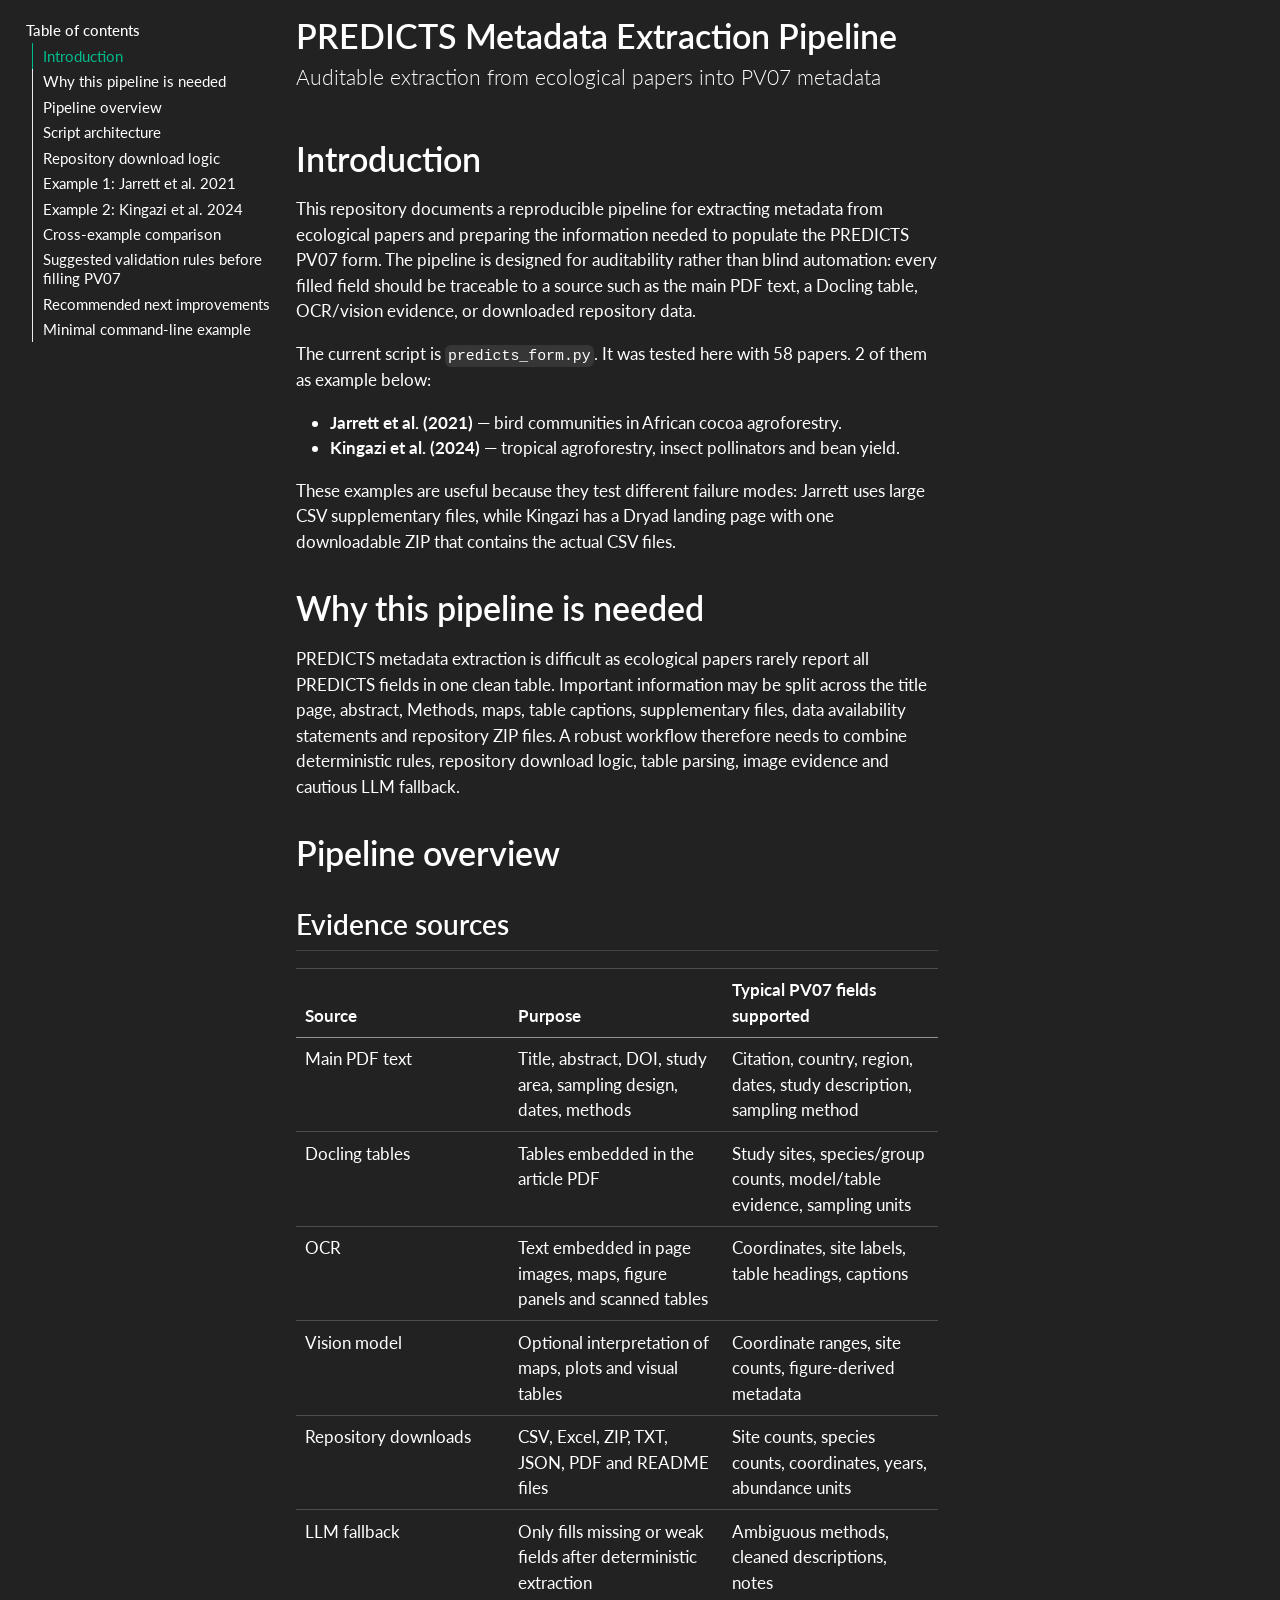
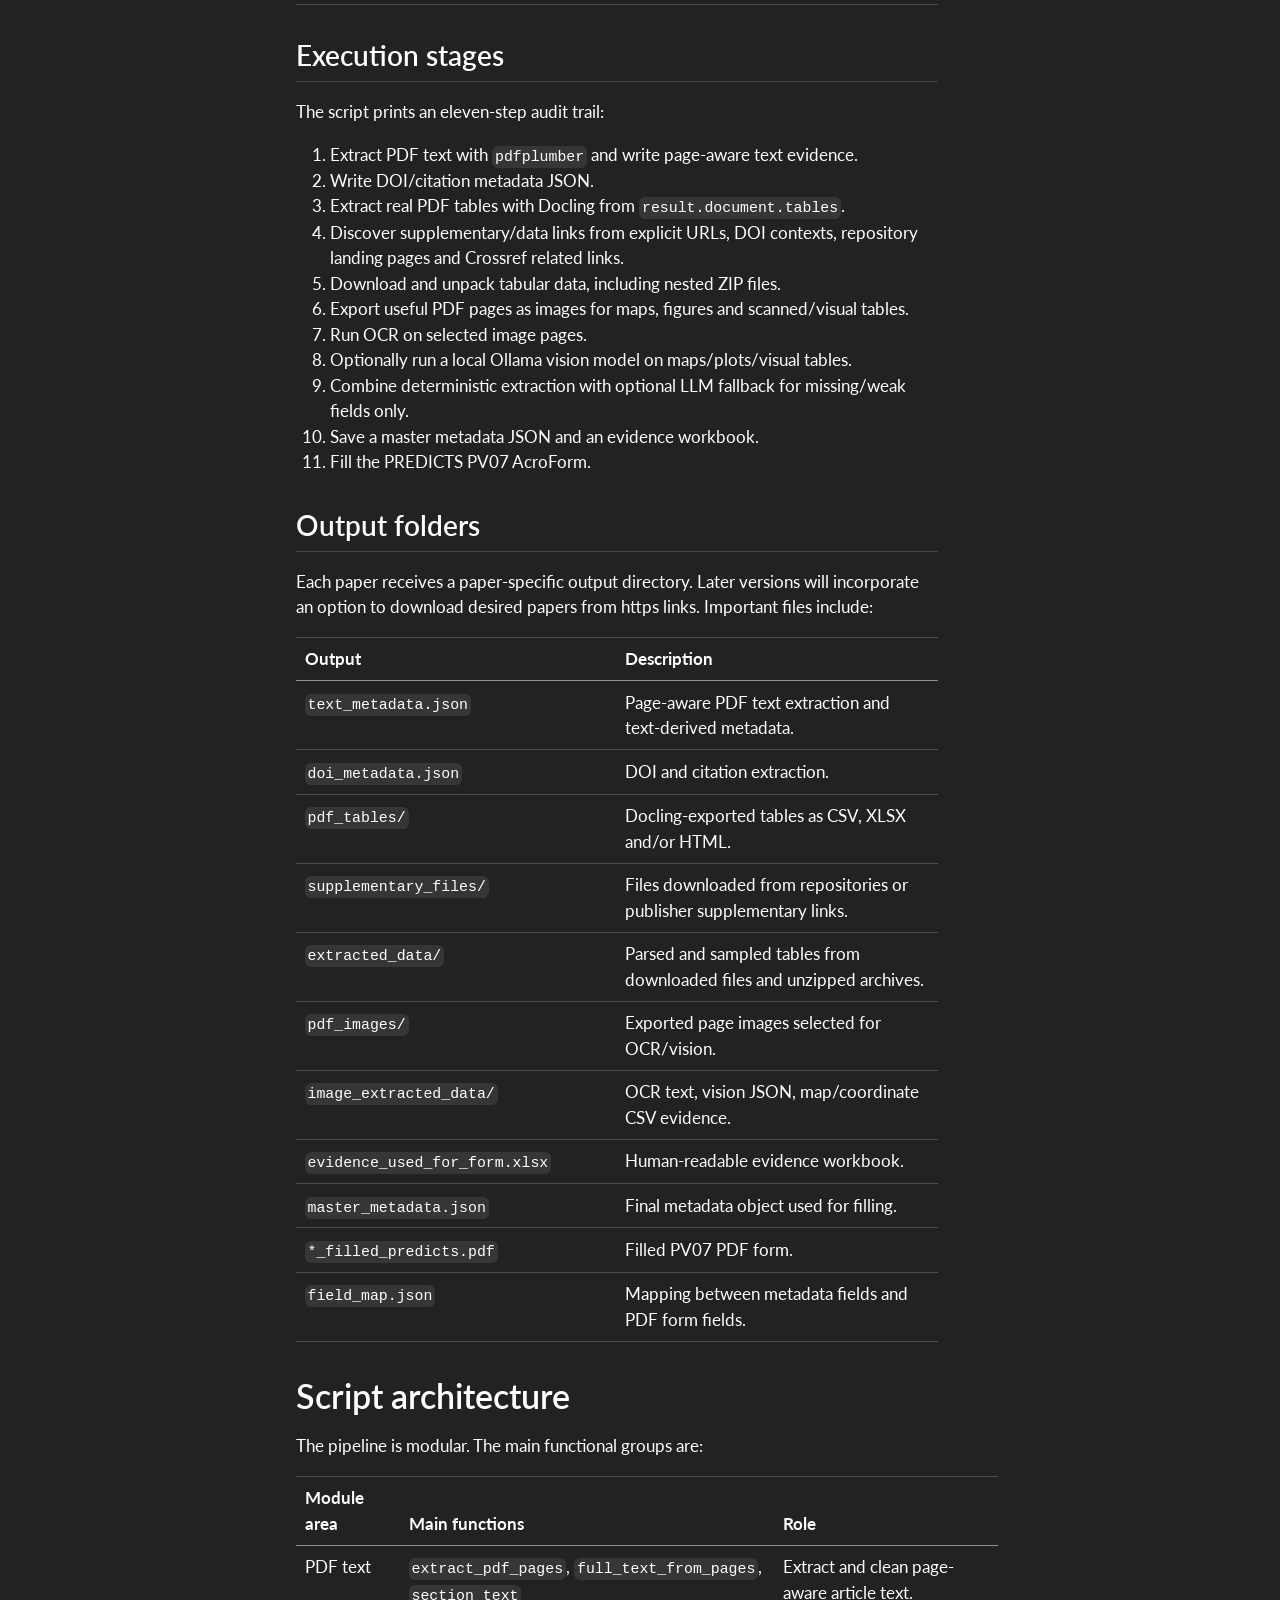
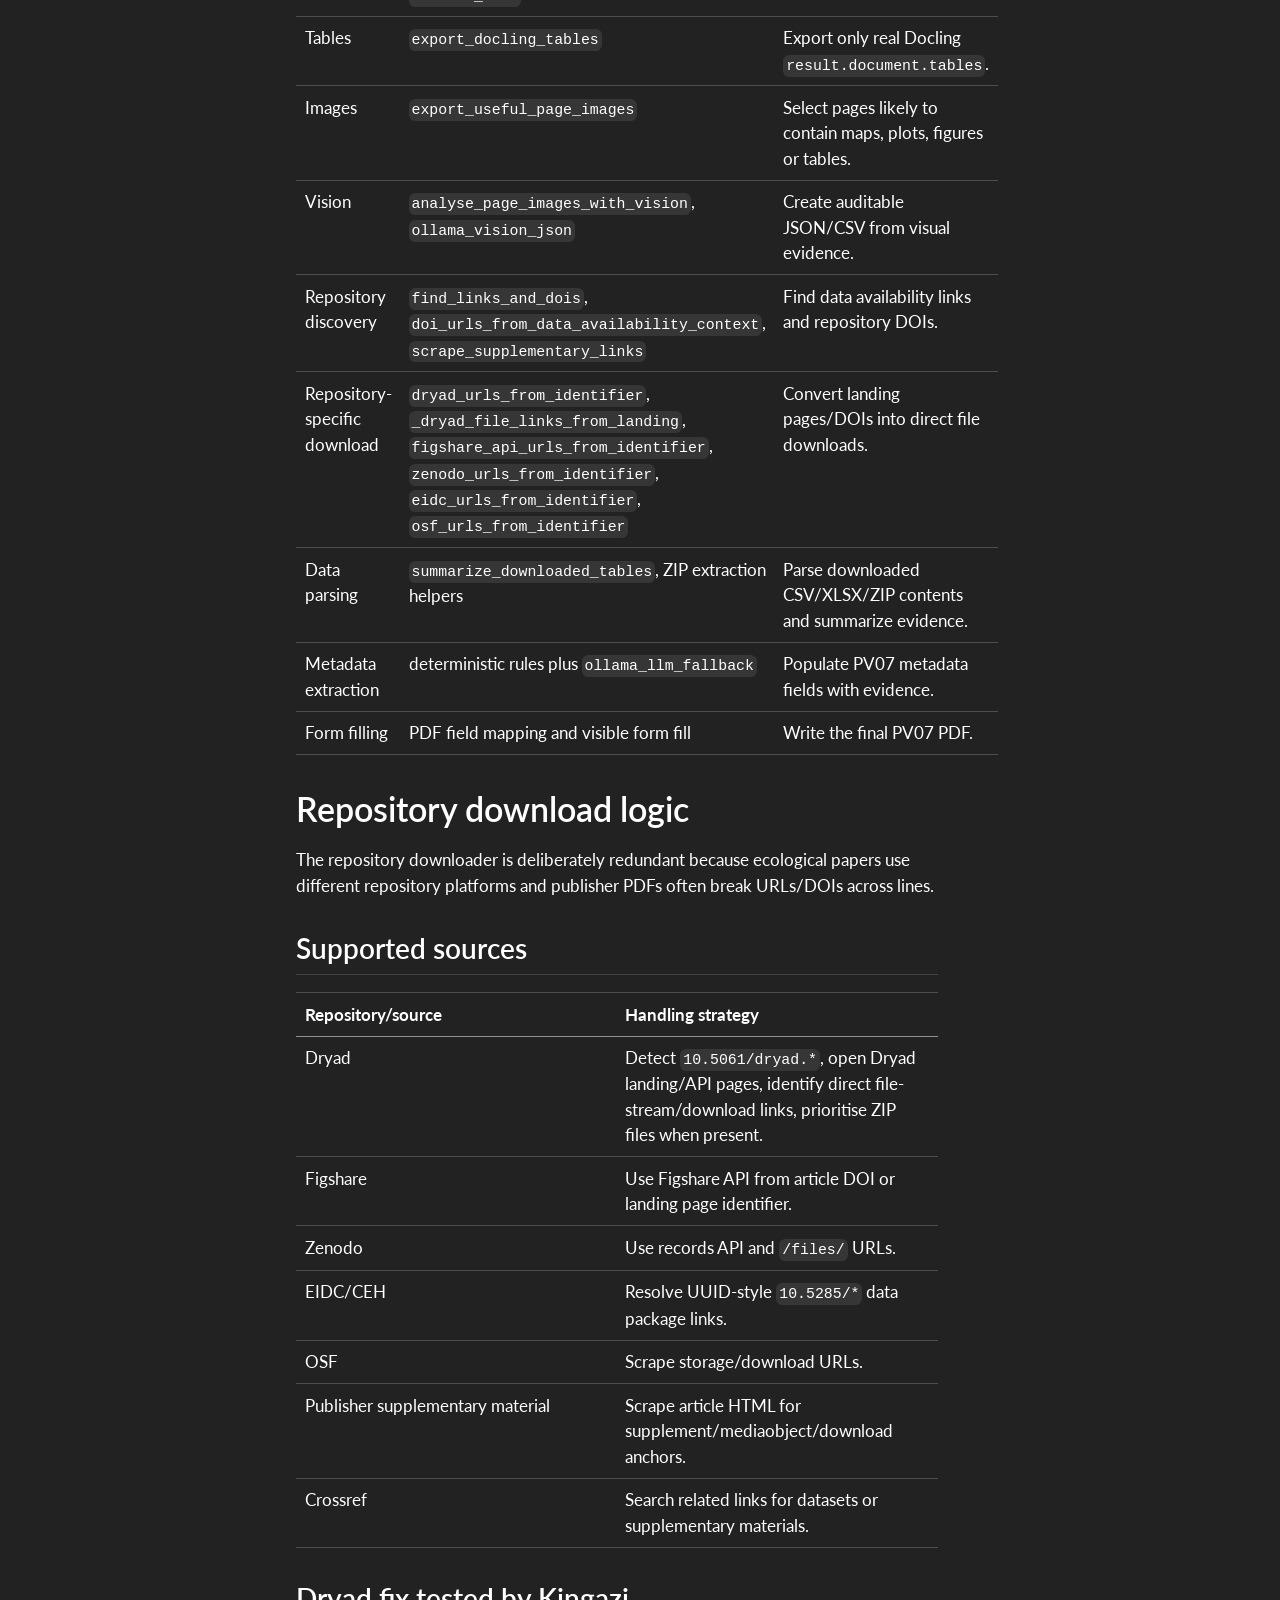
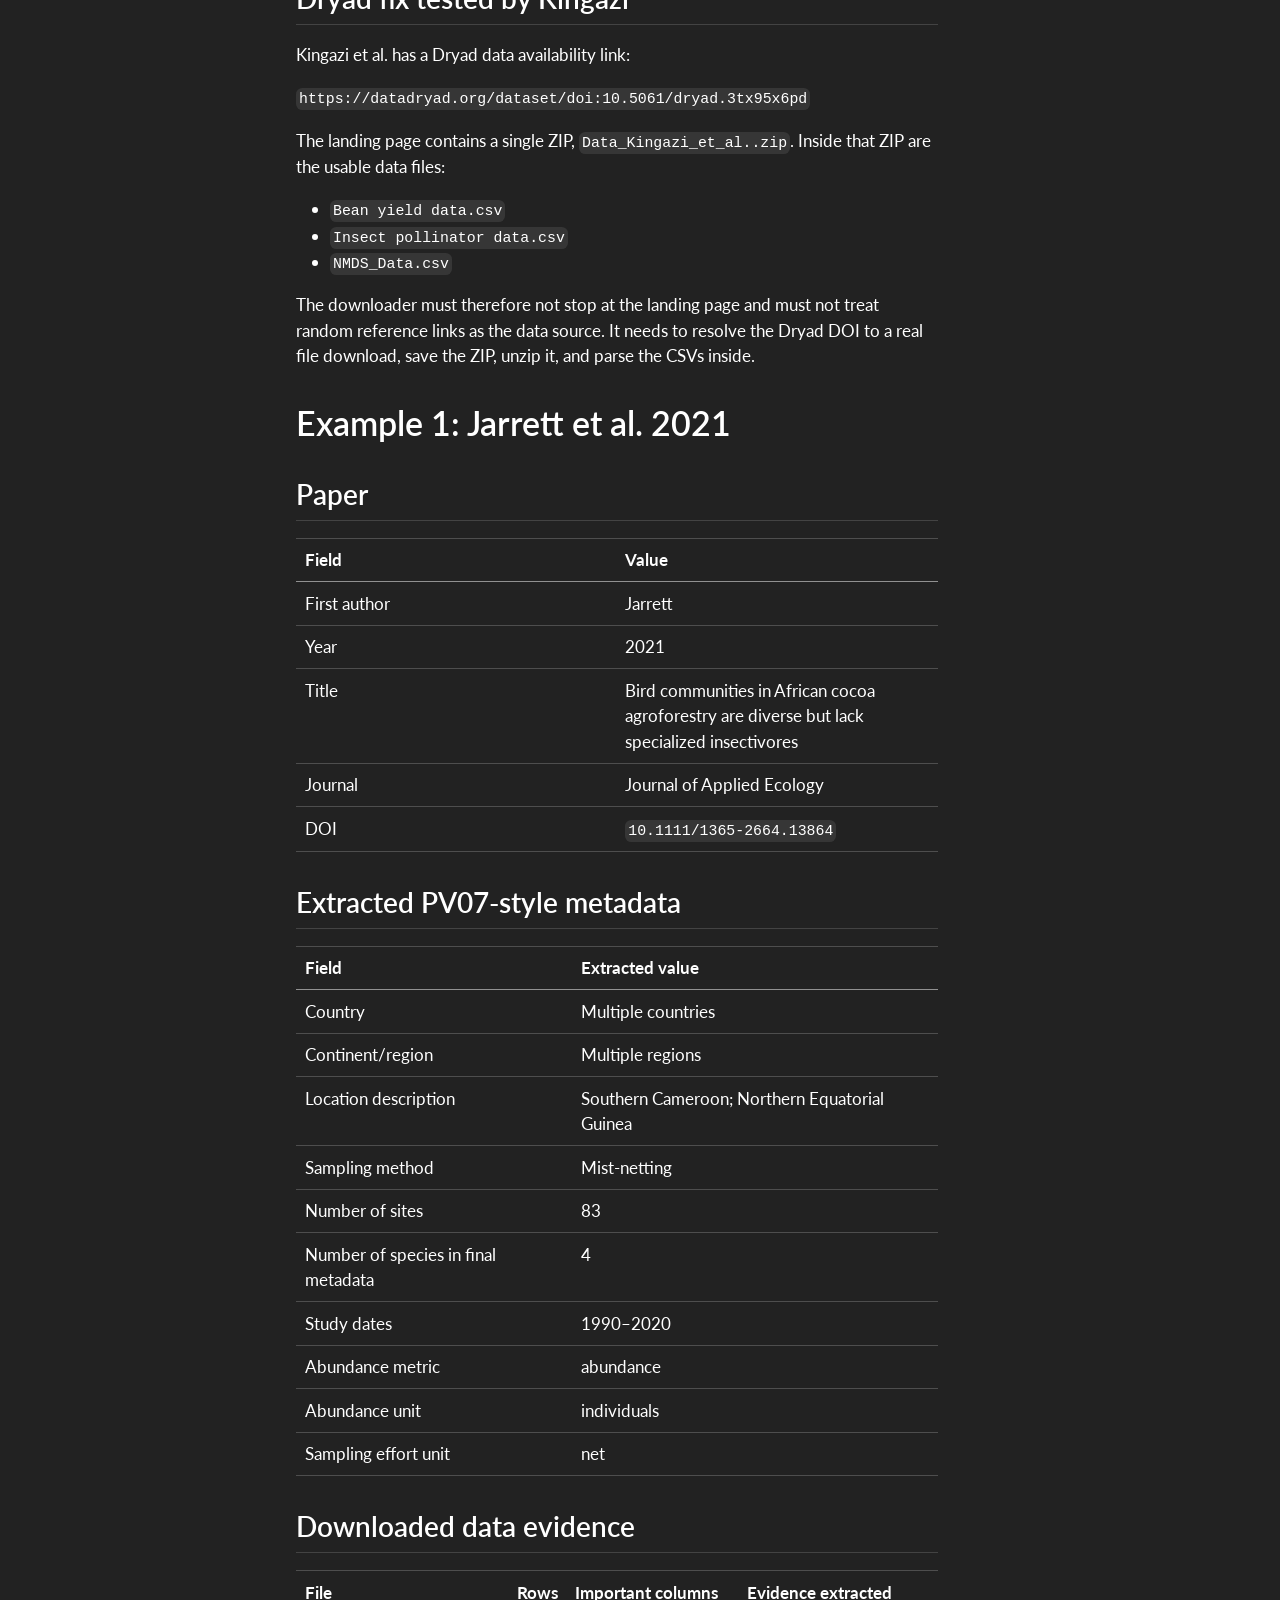
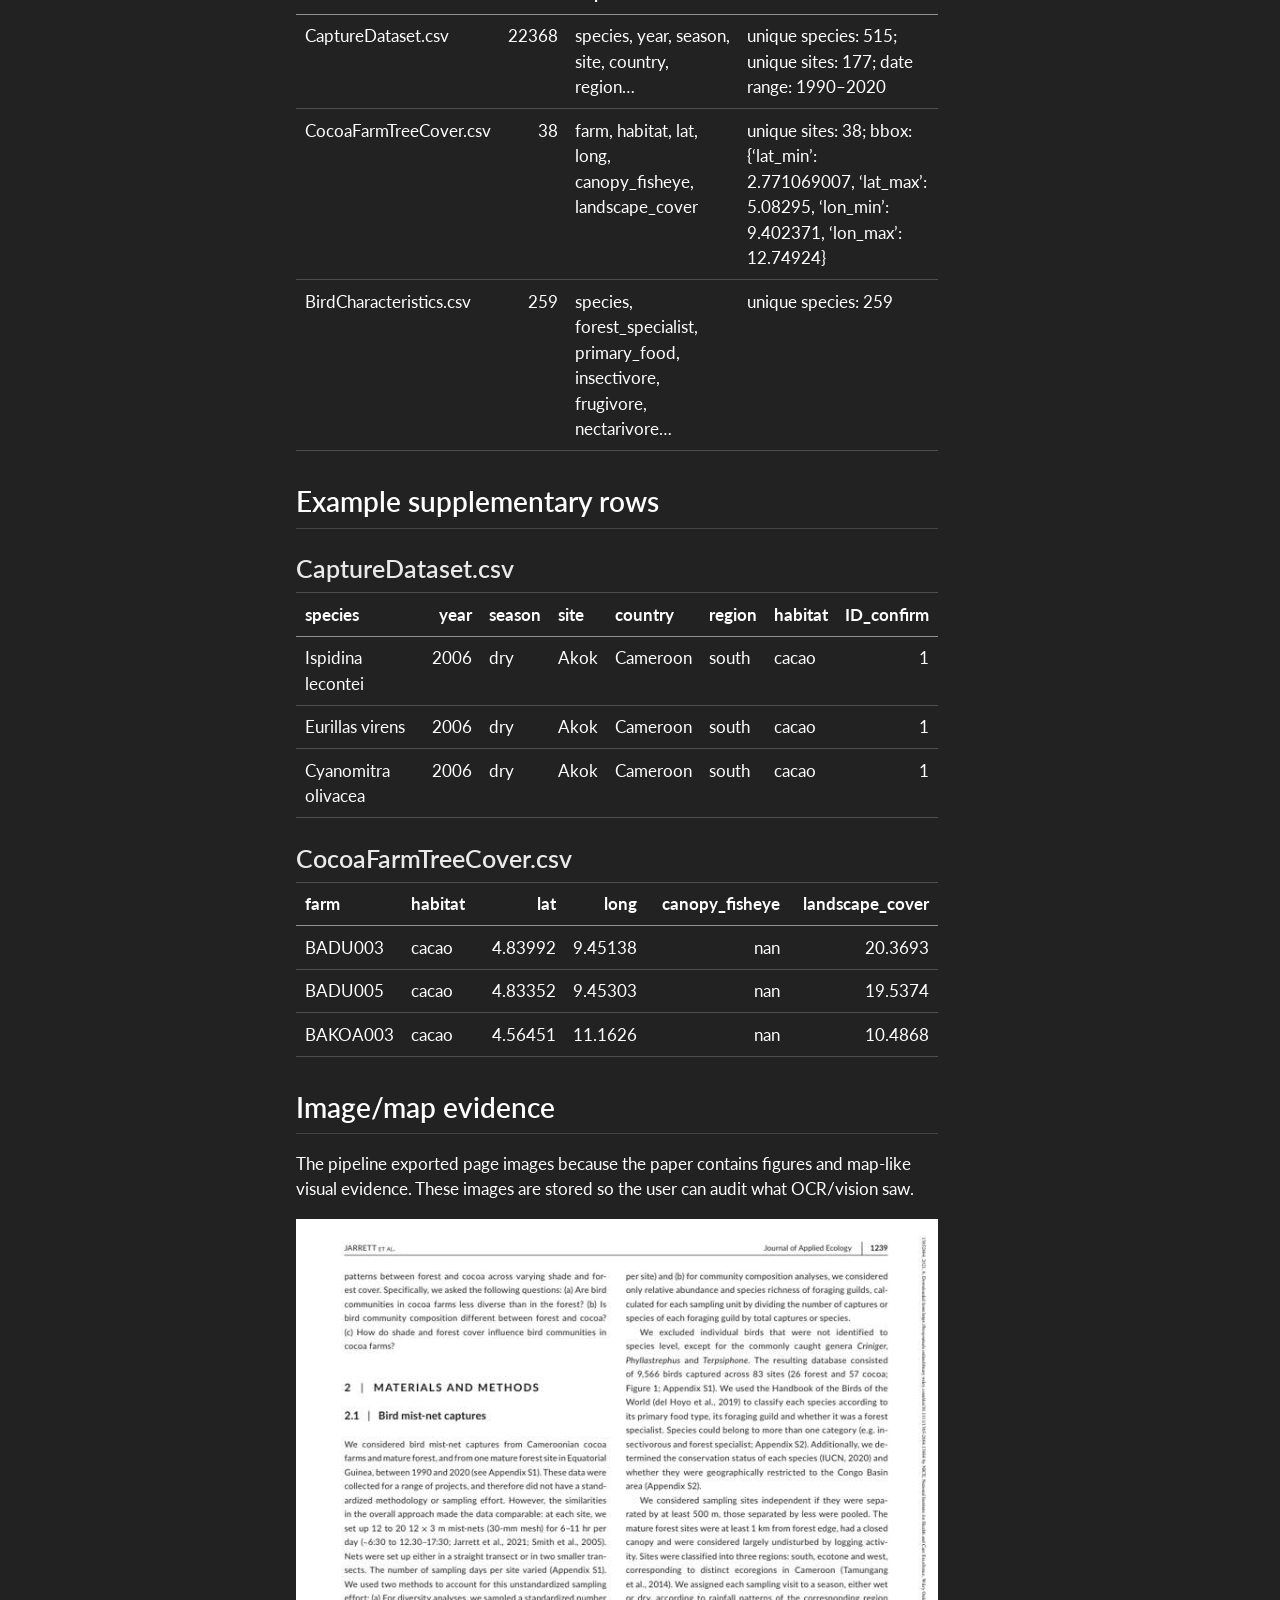
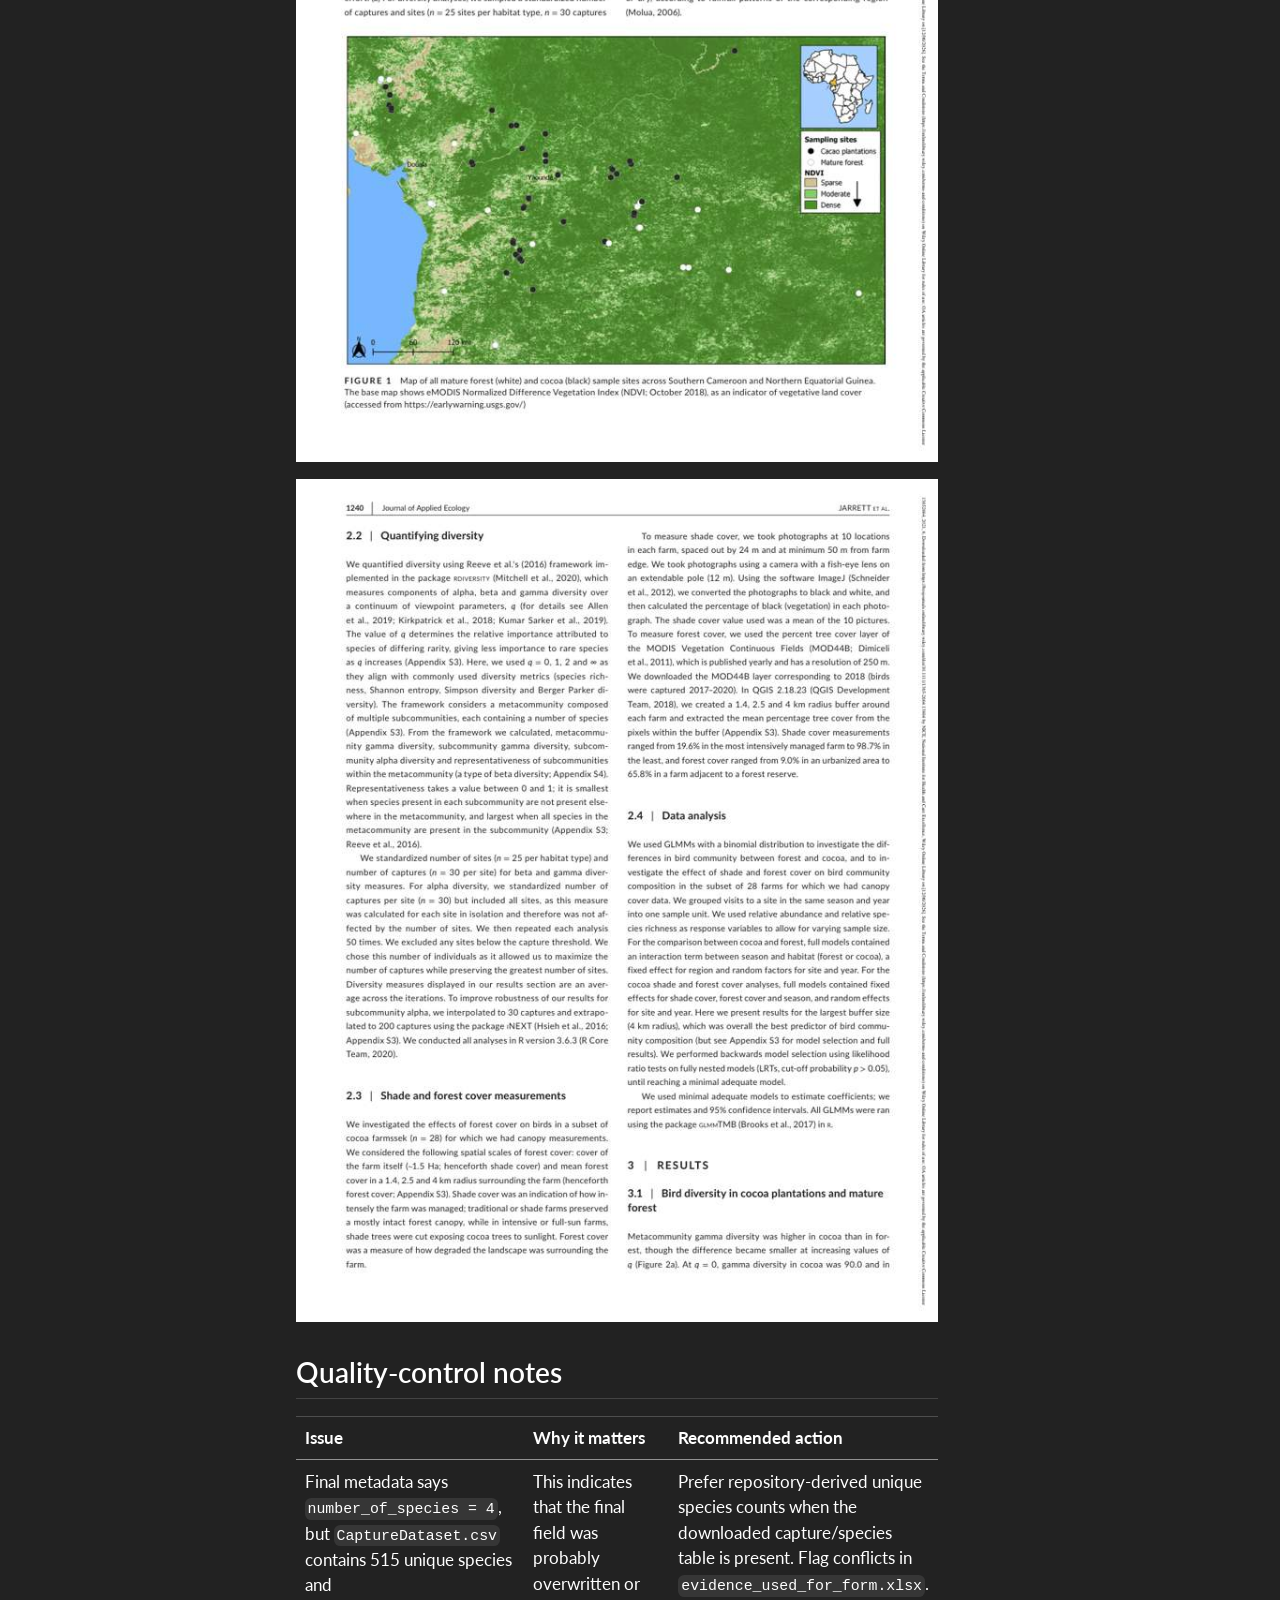
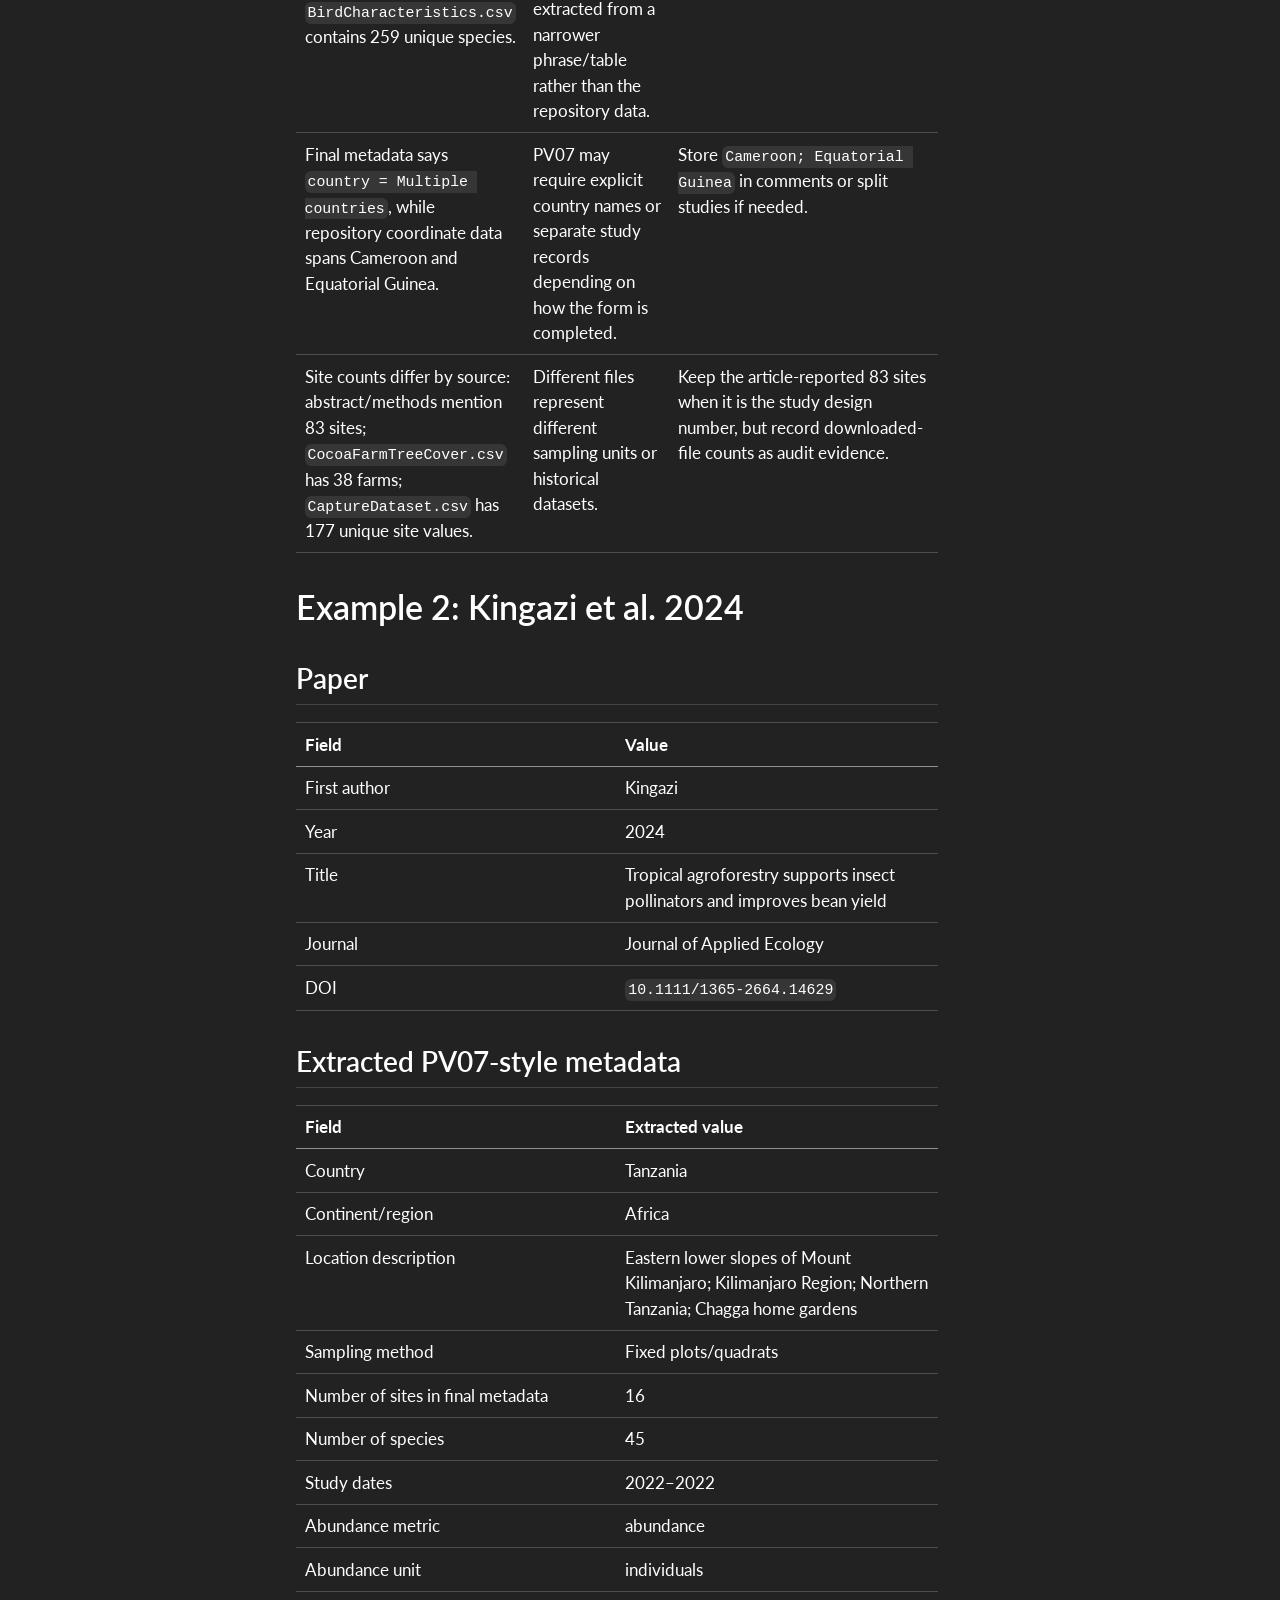
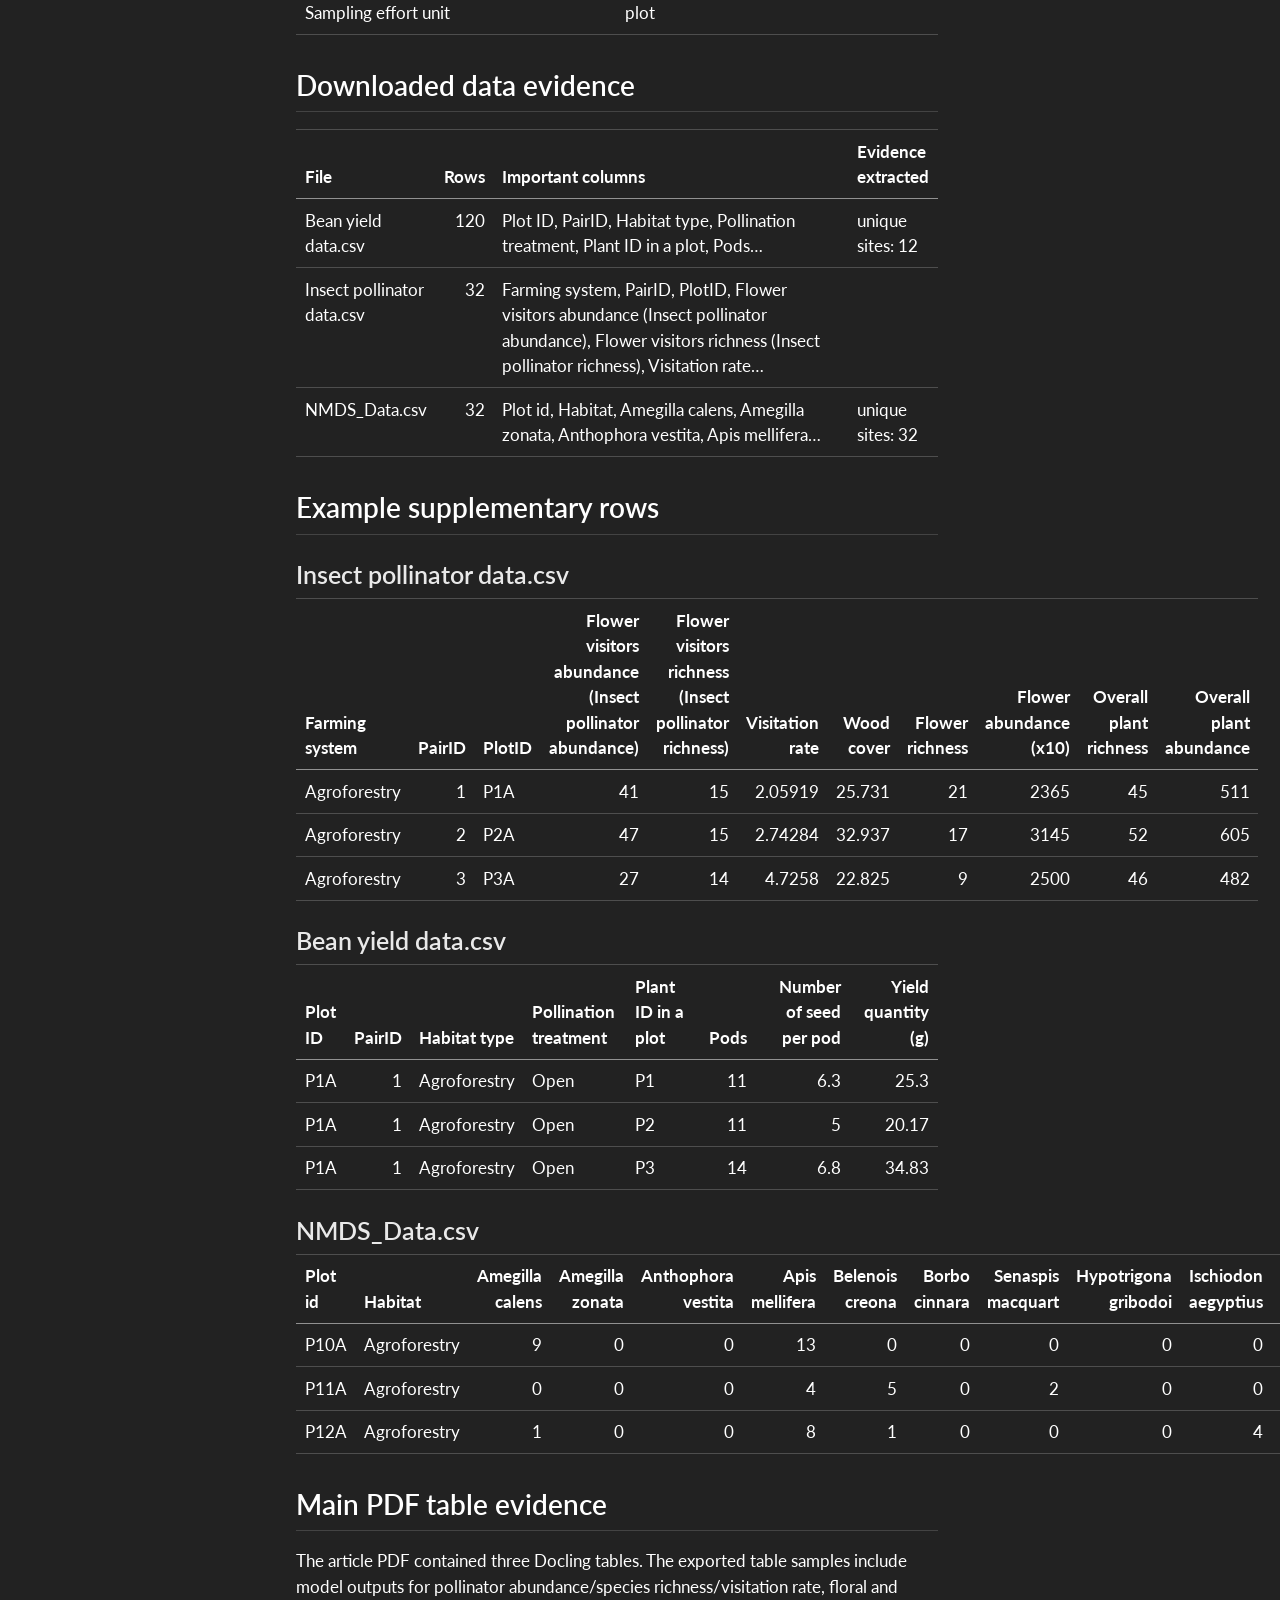
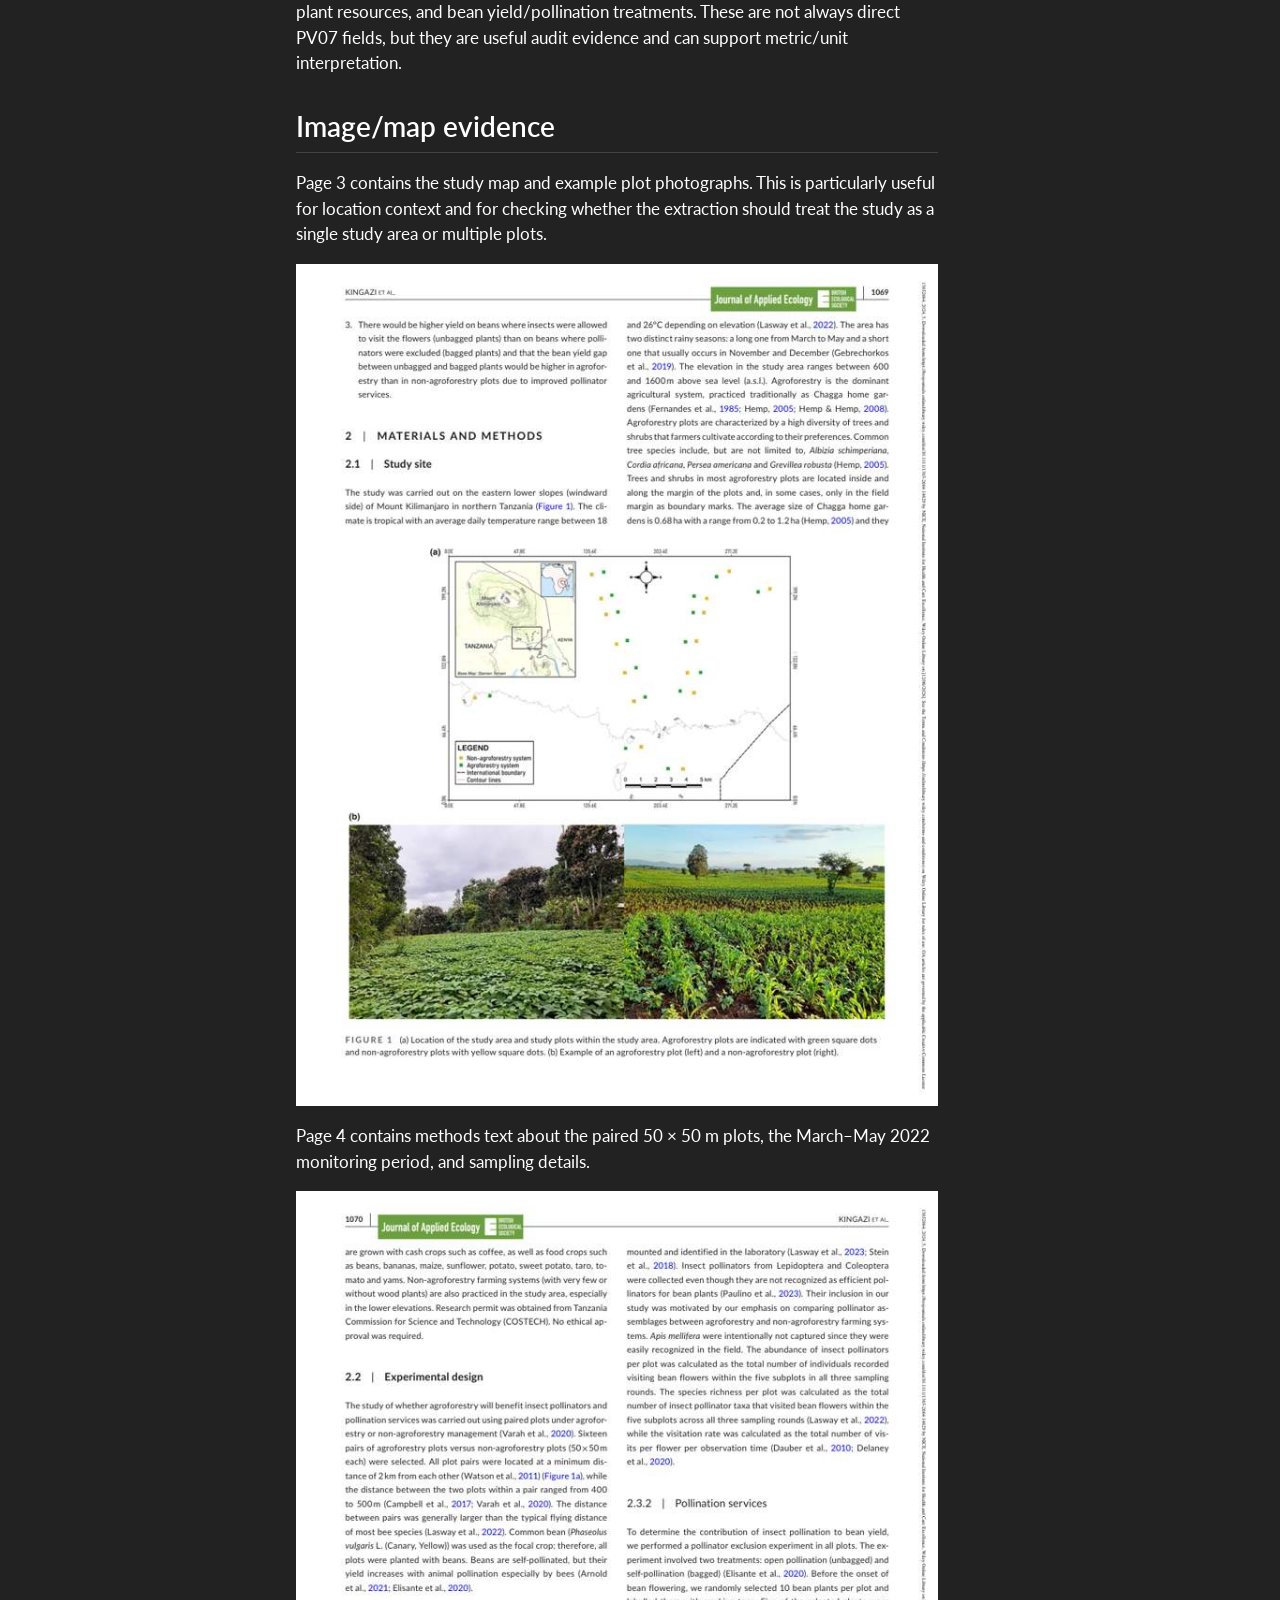
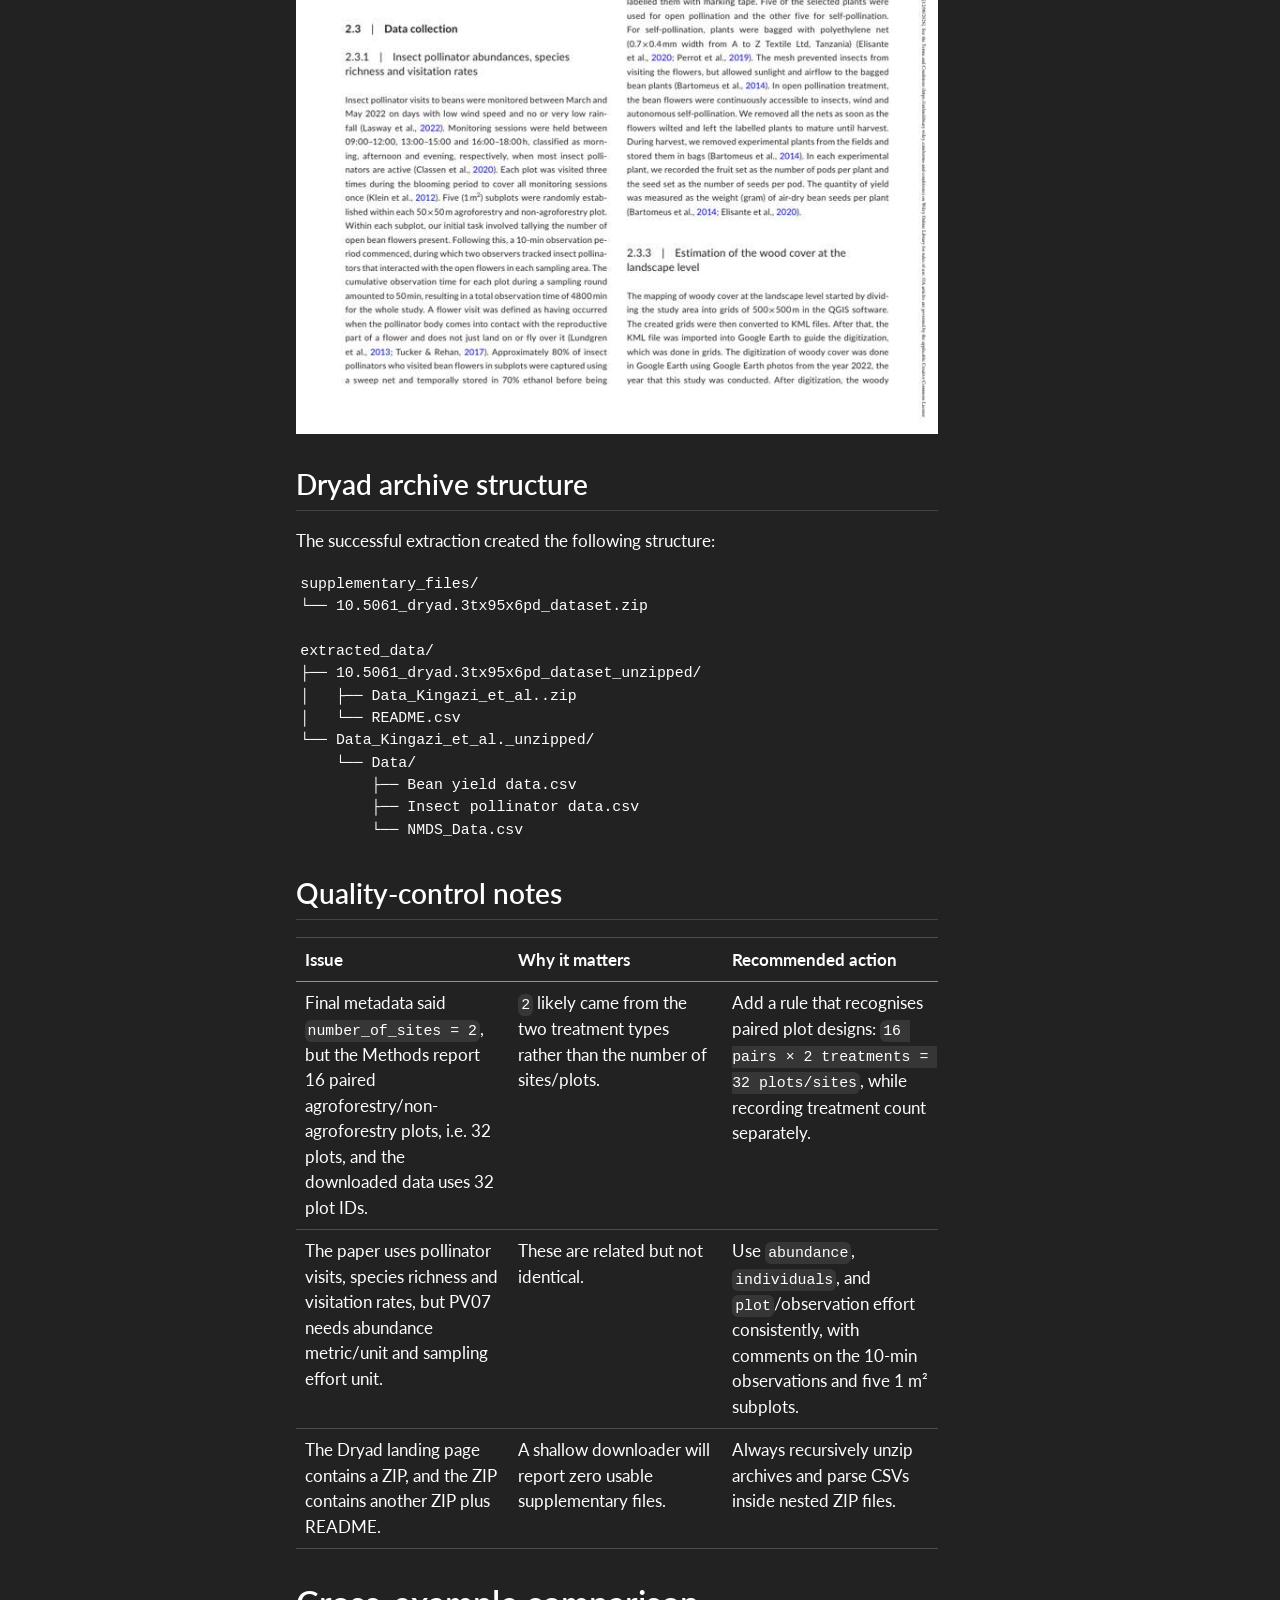
==== docs/index.html @ 6c3b9aca "Embed filled Kingazi PV07 form" ====
<!DOCTYPE html>
<html xmlns="http://www.w3.org/1999/xhtml" lang="en" xml:lang="en"><head>

<meta charset="utf-8">
<meta name="generator" content="quarto-1.9.38">

<meta name="viewport" content="width=device-width, initial-scale=1.0, user-scalable=yes">


<title>PREDICTS Metadata Extraction Pipeline</title>
<style>
/* Default styles provided by pandoc.
** See https://pandoc.org/MANUAL.html#variables-for-html for config info.
*/
code{white-space: pre-wrap;}
span.smallcaps{font-variant: small-caps;}
div.columns{display: flex; gap: min(4vw, 1.5em);}
div.column{flex: auto; overflow-x: auto;}
div.hanging-indent{margin-left: 1.5em; text-indent: -1.5em;}
ul.task-list{list-style: none;}
ul.task-list li input[type="checkbox"] {
  width: 0.8em;
  margin: 0 0.8em 0.2em -1em; /* quarto-specific, see https://github.com/quarto-dev/quarto-cli/issues/4556 */ 
  vertical-align: middle;
}
/* CSS for syntax highlighting */
html { -webkit-text-size-adjust: 100%; }
pre > code.sourceCode { white-space: pre; position: relative; }
pre > code.sourceCode > span { display: inline-block; line-height: 1.25; }
pre > code.sourceCode > span:empty { height: 1.2em; }
.sourceCode { overflow: visible; }
code.sourceCode > span { color: inherit; text-decoration: inherit; }
div.sourceCode { margin: 1em 0; }
pre.sourceCode { margin: 0; }
@media screen {
div.sourceCode { overflow: auto; }
}
@media print {
pre > code.sourceCode { white-space: pre-wrap; }
pre > code.sourceCode > span { text-indent: -5em; padding-left: 5em; }
}
pre.numberSource code
  { counter-reset: source-line 0; }
pre.numberSource code > span
  { position: relative; left: -4em; counter-increment: source-line; }
pre.numberSource code > span > a:first-child::before
  { content: counter(source-line);
    position: relative; left: -1em; text-align: right; vertical-align: baseline;
    border: none; display: inline-block;
    -webkit-touch-callout: none; -webkit-user-select: none;
    -khtml-user-select: none; -moz-user-select: none;
    -ms-user-select: none; user-select: none;
    padding: 0 4px; width: 4em;
  }
pre.numberSource { margin-left: 3em;  padding-left: 4px; }
div.sourceCode
  {   }
@media screen {
pre > code.sourceCode > span > a:first-child::before { text-decoration: underline; }
}
</style>


<script src="pipeline_files/libs/clipboard/clipboard.min.js"></script>
<script src="pipeline_files/libs/quarto-html/quarto.js" type="module"></script>
<script src="pipeline_files/libs/quarto-html/tabsets/tabsets.js" type="module"></script>
<script src="pipeline_files/libs/quarto-html/popper.min.js"></script>
<script src="pipeline_files/libs/quarto-html/tippy.umd.min.js"></script>
<script src="pipeline_files/libs/quarto-html/anchor.min.js"></script>
<link href="pipeline_files/libs/quarto-html/tippy.css" rel="stylesheet">
<link href="pipeline_files/libs/quarto-html/quarto-syntax-highlighting-dark-0a6b7249c26820e032cb0bd839ff02b1.css" rel="stylesheet" id="quarto-text-highlighting-styles">
<script src="pipeline_files/libs/bootstrap/bootstrap.min.js"></script>
<link href="pipeline_files/libs/bootstrap/bootstrap-icons.css" rel="stylesheet">
<link href="pipeline_files/libs/bootstrap/bootstrap-7520ffd05d4f72888efbdd741da2811d.min.css" rel="stylesheet" append-hash="true" id="quarto-bootstrap" data-mode="dark">
<style>html{ scroll-behavior: smooth; }</style>


</head>

<body class="quarto-light">

<div id="quarto-content" class="page-columns page-rows-contents page-layout-article toc-left">
<div id="quarto-sidebar-toc-left" class="sidebar toc-left">
  <nav id="TOC" role="doc-toc" class="toc-active">
    <h2 id="toc-title">Table of contents</h2>
   
  <ul>
  <li><a href="#introduction" id="toc-introduction" class="nav-link active" data-scroll-target="#introduction">Introduction</a></li>
  <li><a href="#why-this-pipeline-is-needed" id="toc-why-this-pipeline-is-needed" class="nav-link" data-scroll-target="#why-this-pipeline-is-needed">Why this pipeline is needed</a></li>
  <li><a href="#pipeline-overview" id="toc-pipeline-overview" class="nav-link" data-scroll-target="#pipeline-overview">Pipeline overview</a>
  <ul class="collapse">
  <li><a href="#evidence-sources" id="toc-evidence-sources" class="nav-link" data-scroll-target="#evidence-sources">Evidence sources</a></li>
  <li><a href="#execution-stages" id="toc-execution-stages" class="nav-link" data-scroll-target="#execution-stages">Execution stages</a></li>
  <li><a href="#output-folders" id="toc-output-folders" class="nav-link" data-scroll-target="#output-folders">Output folders</a></li>
  </ul></li>
  <li><a href="#script-architecture" id="toc-script-architecture" class="nav-link" data-scroll-target="#script-architecture">Script architecture</a></li>
  <li><a href="#repository-download-logic" id="toc-repository-download-logic" class="nav-link" data-scroll-target="#repository-download-logic">Repository download logic</a>
  <ul class="collapse">
  <li><a href="#supported-sources" id="toc-supported-sources" class="nav-link" data-scroll-target="#supported-sources">Supported sources</a></li>
  <li><a href="#dryad-fix-tested-by-kingazi" id="toc-dryad-fix-tested-by-kingazi" class="nav-link" data-scroll-target="#dryad-fix-tested-by-kingazi">Dryad fix tested by Kingazi</a></li>
  </ul></li>
  <li><a href="#example-1-jarrett-et-al.-2021" id="toc-example-1-jarrett-et-al.-2021" class="nav-link" data-scroll-target="#example-1-jarrett-et-al.-2021">Example 1: Jarrett et al.&nbsp;2021</a>
  <ul class="collapse">
  <li><a href="#paper" id="toc-paper" class="nav-link" data-scroll-target="#paper">Paper</a></li>
  <li><a href="#extracted-pv07-style-metadata" id="toc-extracted-pv07-style-metadata" class="nav-link" data-scroll-target="#extracted-pv07-style-metadata">Extracted PV07-style metadata</a></li>
  <li><a href="#downloaded-data-evidence" id="toc-downloaded-data-evidence" class="nav-link" data-scroll-target="#downloaded-data-evidence">Downloaded data evidence</a></li>
  <li><a href="#example-supplementary-rows" id="toc-example-supplementary-rows" class="nav-link" data-scroll-target="#example-supplementary-rows">Example supplementary rows</a>
  <ul class="collapse">
  <li><a href="#capturedataset.csv" id="toc-capturedataset.csv" class="nav-link" data-scroll-target="#capturedataset.csv">CaptureDataset.csv</a></li>
  <li><a href="#cocoafarmtreecover.csv" id="toc-cocoafarmtreecover.csv" class="nav-link" data-scroll-target="#cocoafarmtreecover.csv">CocoaFarmTreeCover.csv</a></li>
  </ul></li>
  <li><a href="#imagemap-evidence" id="toc-imagemap-evidence" class="nav-link" data-scroll-target="#imagemap-evidence">Image/map evidence</a></li>
  <li><a href="#quality-control-notes" id="toc-quality-control-notes" class="nav-link" data-scroll-target="#quality-control-notes">Quality-control notes</a></li>
  </ul></li>
  <li><a href="#example-2-kingazi-et-al.-2024" id="toc-example-2-kingazi-et-al.-2024" class="nav-link" data-scroll-target="#example-2-kingazi-et-al.-2024">Example 2: Kingazi et al.&nbsp;2024</a>
  <ul class="collapse">
  <li><a href="#paper-1" id="toc-paper-1" class="nav-link" data-scroll-target="#paper-1">Paper</a></li>
  <li><a href="#extracted-pv07-style-metadata-1" id="toc-extracted-pv07-style-metadata-1" class="nav-link" data-scroll-target="#extracted-pv07-style-metadata-1">Extracted PV07-style metadata</a></li>
  <li><a href="#downloaded-data-evidence-1" id="toc-downloaded-data-evidence-1" class="nav-link" data-scroll-target="#downloaded-data-evidence-1">Downloaded data evidence</a></li>
  <li><a href="#example-supplementary-rows-1" id="toc-example-supplementary-rows-1" class="nav-link" data-scroll-target="#example-supplementary-rows-1">Example supplementary rows</a>
  <ul class="collapse">
  <li><a href="#insect-pollinator-data.csv" id="toc-insect-pollinator-data.csv" class="nav-link" data-scroll-target="#insect-pollinator-data.csv">Insect pollinator data.csv</a></li>
  <li><a href="#bean-yield-data.csv" id="toc-bean-yield-data.csv" class="nav-link" data-scroll-target="#bean-yield-data.csv">Bean yield data.csv</a></li>
  <li><a href="#nmds_data.csv" id="toc-nmds_data.csv" class="nav-link" data-scroll-target="#nmds_data.csv">NMDS_Data.csv</a></li>
  </ul></li>
  <li><a href="#main-pdf-table-evidence" id="toc-main-pdf-table-evidence" class="nav-link" data-scroll-target="#main-pdf-table-evidence">Main PDF table evidence</a></li>
  <li><a href="#imagemap-evidence-1" id="toc-imagemap-evidence-1" class="nav-link" data-scroll-target="#imagemap-evidence-1">Image/map evidence</a></li>
  <li><a href="#dryad-archive-structure" id="toc-dryad-archive-structure" class="nav-link" data-scroll-target="#dryad-archive-structure">Dryad archive structure</a></li>
  <li><a href="#quality-control-notes-1" id="toc-quality-control-notes-1" class="nav-link" data-scroll-target="#quality-control-notes-1">Quality-control notes</a></li>
  </ul></li>
  <li><a href="#cross-example-comparison" id="toc-cross-example-comparison" class="nav-link" data-scroll-target="#cross-example-comparison">Cross-example comparison</a></li>
  <li><a href="#suggested-validation-rules-before-filling-pv07" id="toc-suggested-validation-rules-before-filling-pv07" class="nav-link" data-scroll-target="#suggested-validation-rules-before-filling-pv07">Suggested validation rules before filling PV07</a></li>
  <li><a href="#recommended-next-improvements" id="toc-recommended-next-improvements" class="nav-link" data-scroll-target="#recommended-next-improvements">Recommended next improvements</a></li>
  <li><a href="#minimal-command-line-example" id="toc-minimal-command-line-example" class="nav-link" data-scroll-target="#minimal-command-line-example">Minimal command-line example</a>
  <ul class="collapse">
  <li><a href="#filled-pv07-form-example" id="toc-filled-pv07-form-example" class="nav-link" data-scroll-target="#filled-pv07-form-example">Filled PV07 form example</a></li>
  </ul></li>
  </ul>
</nav>
</div>
<div id="quarto-margin-sidebar" class="sidebar margin-sidebar zindex-bottom">
</div>
<main class="content" id="quarto-document-content">

<header id="title-block-header" class="quarto-title-block default">
<div class="quarto-title">
<h1 class="title">PREDICTS Metadata Extraction Pipeline</h1>
<p class="subtitle lead">Auditable extraction from ecological papers into PV07 metadata</p>
</div>



<div class="quarto-title-meta">

    
  
    
  </div>
  


</header>


<section id="introduction" class="level1">
<h1>Introduction</h1>
<p>This repository documents a reproducible pipeline for extracting metadata from ecological papers and preparing the information needed to populate the PREDICTS PV07 form. The pipeline is designed for auditability rather than blind automation: every filled field should be traceable to a source such as the main PDF text, a Docling table, OCR/vision evidence, or downloaded repository data.</p>
<p>The current script is <code>predicts_form.py</code>. It was tested here with 58 papers. 2 of them as example below:</p>
<ul>
<li><strong>Jarrett et al.&nbsp;(2021)</strong> — bird communities in African cocoa agroforestry.</li>
<li><strong>Kingazi et al.&nbsp;(2024)</strong> — tropical agroforestry, insect pollinators and bean yield.</li>
</ul>
<p>These examples are useful because they test different failure modes: Jarrett uses large CSV supplementary files, while Kingazi has a Dryad landing page with one downloadable ZIP that contains the actual CSV files.</p>
</section>
<section id="why-this-pipeline-is-needed" class="level1">
<h1>Why this pipeline is needed</h1>
<p>PREDICTS metadata extraction is difficult as ecological papers rarely report all PREDICTS fields in one clean table. Important information may be split across the title page, abstract, Methods, maps, table captions, supplementary files, data availability statements and repository ZIP files. A robust workflow therefore needs to combine deterministic rules, repository download logic, table parsing, image evidence and cautious LLM fallback.</p>
</section>
<section id="pipeline-overview" class="level1">
<h1>Pipeline overview</h1>
<section id="evidence-sources" class="level2">
<h2 class="anchored" data-anchor-id="evidence-sources">Evidence sources</h2>
<table class="caption-top table">
<colgroup>
<col style="width: 33%">
<col style="width: 33%">
<col style="width: 33%">
</colgroup>
<thead>
<tr class="header">
<th>Source</th>
<th>Purpose</th>
<th>Typical PV07 fields supported</th>
</tr>
</thead>
<tbody>
<tr class="odd">
<td>Main PDF text</td>
<td>Title, abstract, DOI, study area, sampling design, dates, methods</td>
<td>Citation, country, region, dates, study description, sampling method</td>
</tr>
<tr class="even">
<td>Docling tables</td>
<td>Tables embedded in the article PDF</td>
<td>Study sites, species/group counts, model/table evidence, sampling units</td>
</tr>
<tr class="odd">
<td>OCR</td>
<td>Text embedded in page images, maps, figure panels and scanned tables</td>
<td>Coordinates, site labels, table headings, captions</td>
</tr>
<tr class="even">
<td>Vision model</td>
<td>Optional interpretation of maps, plots and visual tables</td>
<td>Coordinate ranges, site counts, figure-derived metadata</td>
</tr>
<tr class="odd">
<td>Repository downloads</td>
<td>CSV, Excel, ZIP, TXT, JSON, PDF and README files</td>
<td>Site counts, species counts, coordinates, years, abundance units</td>
</tr>
<tr class="even">
<td>LLM fallback</td>
<td>Only fills missing or weak fields after deterministic extraction</td>
<td>Ambiguous methods, cleaned descriptions, notes</td>
</tr>
</tbody>
</table>
</section>
<section id="execution-stages" class="level2">
<h2 class="anchored" data-anchor-id="execution-stages">Execution stages</h2>
<p>The script prints an eleven-step audit trail:</p>
<ol type="1">
<li>Extract PDF text with <code>pdfplumber</code> and write page-aware text evidence.</li>
<li>Write DOI/citation metadata JSON.</li>
<li>Extract real PDF tables with Docling from <code>result.document.tables</code>.</li>
<li>Discover supplementary/data links from explicit URLs, DOI contexts, repository landing pages and Crossref related links.</li>
<li>Download and unpack tabular data, including nested ZIP files.</li>
<li>Export useful PDF pages as images for maps, figures and scanned/visual tables.</li>
<li>Run OCR on selected image pages.</li>
<li>Optionally run a local Ollama vision model on maps/plots/visual tables.</li>
<li>Combine deterministic extraction with optional LLM fallback for missing/weak fields only.</li>
<li>Save a master metadata JSON and an evidence workbook.</li>
<li>Fill the PREDICTS PV07 AcroForm.</li>
</ol>
</section>
<section id="output-folders" class="level2">
<h2 class="anchored" data-anchor-id="output-folders">Output folders</h2>
<p>Each paper receives a paper-specific output directory. Later versions will incorporate an option to download desired papers from https links. Important files include:</p>
<table class="caption-top table">
<colgroup>
<col style="width: 50%">
<col style="width: 50%">
</colgroup>
<thead>
<tr class="header">
<th>Output</th>
<th>Description</th>
</tr>
</thead>
<tbody>
<tr class="odd">
<td><code>text_metadata.json</code></td>
<td>Page-aware PDF text extraction and text-derived metadata.</td>
</tr>
<tr class="even">
<td><code>doi_metadata.json</code></td>
<td>DOI and citation extraction.</td>
</tr>
<tr class="odd">
<td><code>pdf_tables/</code></td>
<td>Docling-exported tables as CSV, XLSX and/or HTML.</td>
</tr>
<tr class="even">
<td><code>supplementary_files/</code></td>
<td>Files downloaded from repositories or publisher supplementary links.</td>
</tr>
<tr class="odd">
<td><code>extracted_data/</code></td>
<td>Parsed and sampled tables from downloaded files and unzipped archives.</td>
</tr>
<tr class="even">
<td><code>pdf_images/</code></td>
<td>Exported page images selected for OCR/vision.</td>
</tr>
<tr class="odd">
<td><code>image_extracted_data/</code></td>
<td>OCR text, vision JSON, map/coordinate CSV evidence.</td>
</tr>
<tr class="even">
<td><code>evidence_used_for_form.xlsx</code></td>
<td>Human-readable evidence workbook.</td>
</tr>
<tr class="odd">
<td><code>master_metadata.json</code></td>
<td>Final metadata object used for filling.</td>
</tr>
<tr class="even">
<td><code>*_filled_predicts.pdf</code></td>
<td>Filled PV07 PDF form.</td>
</tr>
<tr class="odd">
<td><code>field_map.json</code></td>
<td>Mapping between metadata fields and PDF form fields.</td>
</tr>
</tbody>
</table>
</section>
</section>
<section id="script-architecture" class="level1">
<h1>Script architecture</h1>
<p>The pipeline is modular. The main functional groups are:</p>
<table class="caption-top table">
<colgroup>
<col style="width: 33%">
<col style="width: 33%">
<col style="width: 33%">
</colgroup>
<thead>
<tr class="header">
<th>Module area</th>
<th>Main functions</th>
<th>Role</th>
</tr>
</thead>
<tbody>
<tr class="odd">
<td>PDF text</td>
<td><code>extract_pdf_pages</code>, <code>full_text_from_pages</code>, <code>section_text</code></td>
<td>Extract and clean page-aware article text.</td>
</tr>
<tr class="even">
<td>Tables</td>
<td><code>export_docling_tables</code></td>
<td>Export only real Docling <code>result.document.tables</code>.</td>
</tr>
<tr class="odd">
<td>Images</td>
<td><code>export_useful_page_images</code></td>
<td>Select pages likely to contain maps, plots, figures or tables.</td>
</tr>
<tr class="even">
<td>Vision</td>
<td><code>analyse_page_images_with_vision</code>, <code>ollama_vision_json</code></td>
<td>Create auditable JSON/CSV from visual evidence.</td>
</tr>
<tr class="odd">
<td>Repository discovery</td>
<td><code>find_links_and_dois</code>, <code>doi_urls_from_data_availability_context</code>, <code>scrape_supplementary_links</code></td>
<td>Find data availability links and repository DOIs.</td>
</tr>
<tr class="even">
<td>Repository-specific download</td>
<td><code>dryad_urls_from_identifier</code>, <code>_dryad_file_links_from_landing</code>, <code>figshare_api_urls_from_identifier</code>, <code>zenodo_urls_from_identifier</code>, <code>eidc_urls_from_identifier</code>, <code>osf_urls_from_identifier</code></td>
<td>Convert landing pages/DOIs into direct file downloads.</td>
</tr>
<tr class="odd">
<td>Data parsing</td>
<td><code>summarize_downloaded_tables</code>, ZIP extraction helpers</td>
<td>Parse downloaded CSV/XLSX/ZIP contents and summarize evidence.</td>
</tr>
<tr class="even">
<td>Metadata extraction</td>
<td>deterministic rules plus <code>ollama_llm_fallback</code></td>
<td>Populate PV07 metadata fields with evidence.</td>
</tr>
<tr class="odd">
<td>Form filling</td>
<td>PDF field mapping and visible form fill</td>
<td>Write the final PV07 PDF.</td>
</tr>
</tbody>
</table>
</section>
<section id="repository-download-logic" class="level1">
<h1>Repository download logic</h1>
<p>The repository downloader is deliberately redundant because ecological papers use different repository platforms and publisher PDFs often break URLs/DOIs across lines.</p>
<section id="supported-sources" class="level2">
<h2 class="anchored" data-anchor-id="supported-sources">Supported sources</h2>
<table class="caption-top table">
<colgroup>
<col style="width: 50%">
<col style="width: 50%">
</colgroup>
<thead>
<tr class="header">
<th>Repository/source</th>
<th>Handling strategy</th>
</tr>
</thead>
<tbody>
<tr class="odd">
<td>Dryad</td>
<td>Detect <code>10.5061/dryad.*</code>, open Dryad landing/API pages, identify direct file-stream/download links, prioritise ZIP files when present.</td>
</tr>
<tr class="even">
<td>Figshare</td>
<td>Use Figshare API from article DOI or landing page identifier.</td>
</tr>
<tr class="odd">
<td>Zenodo</td>
<td>Use records API and <code>/files/</code> URLs.</td>
</tr>
<tr class="even">
<td>EIDC/CEH</td>
<td>Resolve UUID-style <code>10.5285/*</code> data package links.</td>
</tr>
<tr class="odd">
<td>OSF</td>
<td>Scrape storage/download URLs.</td>
</tr>
<tr class="even">
<td>Publisher supplementary material</td>
<td>Scrape article HTML for supplement/mediaobject/download anchors.</td>
</tr>
<tr class="odd">
<td>Crossref</td>
<td>Search related links for datasets or supplementary materials.</td>
</tr>
</tbody>
</table>
</section>
<section id="dryad-fix-tested-by-kingazi" class="level2">
<h2 class="anchored" data-anchor-id="dryad-fix-tested-by-kingazi">Dryad fix tested by Kingazi</h2>
<p>Kingazi et al.&nbsp;has a Dryad data availability link:</p>
<p><code>https://datadryad.org/dataset/doi:10.5061/dryad.3tx95x6pd</code></p>
<p>The landing page contains a single ZIP, <code>Data_Kingazi_et_al..zip</code>. Inside that ZIP are the usable data files:</p>
<ul>
<li><code>Bean yield data.csv</code></li>
<li><code>Insect pollinator data.csv</code></li>
<li><code>NMDS_Data.csv</code></li>
</ul>
<p>The downloader must therefore not stop at the landing page and must not treat random reference links as the data source. It needs to resolve the Dryad DOI to a real file download, save the ZIP, unzip it, and parse the CSVs inside.</p>
</section>
</section>
<section id="example-1-jarrett-et-al.-2021" class="level1">
<h1>Example 1: Jarrett et al.&nbsp;2021</h1>
<section id="paper" class="level2">
<h2 class="anchored" data-anchor-id="paper">Paper</h2>
<table class="caption-top table">
<colgroup>
<col style="width: 50%">
<col style="width: 50%">
</colgroup>
<thead>
<tr class="header">
<th>Field</th>
<th>Value</th>
</tr>
</thead>
<tbody>
<tr class="odd">
<td>First author</td>
<td>Jarrett</td>
</tr>
<tr class="even">
<td>Year</td>
<td>2021</td>
</tr>
<tr class="odd">
<td>Title</td>
<td>Bird communities in African cocoa agroforestry are diverse but lack specialized insectivores</td>
</tr>
<tr class="even">
<td>Journal</td>
<td>Journal of Applied Ecology</td>
</tr>
<tr class="odd">
<td>DOI</td>
<td><code>10.1111/1365-2664.13864</code></td>
</tr>
</tbody>
</table>
</section>
<section id="extracted-pv07-style-metadata" class="level2">
<h2 class="anchored" data-anchor-id="extracted-pv07-style-metadata">Extracted PV07-style metadata</h2>
<table class="caption-top table">
<thead>
<tr class="header">
<th>Field</th>
<th>Extracted value</th>
</tr>
</thead>
<tbody>
<tr class="odd">
<td>Country</td>
<td>Multiple countries</td>
</tr>
<tr class="even">
<td>Continent/region</td>
<td>Multiple regions</td>
</tr>
<tr class="odd">
<td>Location description</td>
<td>Southern Cameroon; Northern Equatorial Guinea</td>
</tr>
<tr class="even">
<td>Sampling method</td>
<td>Mist-netting</td>
</tr>
<tr class="odd">
<td>Number of sites</td>
<td>83</td>
</tr>
<tr class="even">
<td>Number of species in final metadata</td>
<td>4</td>
</tr>
<tr class="odd">
<td>Study dates</td>
<td>1990–2020</td>
</tr>
<tr class="even">
<td>Abundance metric</td>
<td>abundance</td>
</tr>
<tr class="odd">
<td>Abundance unit</td>
<td>individuals</td>
</tr>
<tr class="even">
<td>Sampling effort unit</td>
<td>net</td>
</tr>
</tbody>
</table>
</section>
<section id="downloaded-data-evidence" class="level2">
<h2 class="anchored" data-anchor-id="downloaded-data-evidence">Downloaded data evidence</h2>
<table class="caption-top table">
<colgroup>
<col style="width: 11%">
<col style="width: 3%">
<col style="width: 35%">
<col style="width: 49%">
</colgroup>
<thead>
<tr class="header">
<th style="text-align: left;">File</th>
<th style="text-align: right;">Rows</th>
<th style="text-align: left;">Important columns</th>
<th style="text-align: left;">Evidence extracted</th>
</tr>
</thead>
<tbody>
<tr class="odd">
<td style="text-align: left;">CaptureDataset.csv</td>
<td style="text-align: right;">22368</td>
<td style="text-align: left;">species, year, season, site, country, region…</td>
<td style="text-align: left;">unique species: 515; unique sites: 177; date range: 1990–2020</td>
</tr>
<tr class="even">
<td style="text-align: left;">CocoaFarmTreeCover.csv</td>
<td style="text-align: right;">38</td>
<td style="text-align: left;">farm, habitat, lat, long, canopy_fisheye, landscape_cover</td>
<td style="text-align: left;">unique sites: 38; bbox: {‘lat_min’: 2.771069007, ‘lat_max’: 5.08295, ‘lon_min’: 9.402371, ‘lon_max’: 12.74924}</td>
</tr>
<tr class="odd">
<td style="text-align: left;">BirdCharacteristics.csv</td>
<td style="text-align: right;">259</td>
<td style="text-align: left;">species, forest_specialist, primary_food, insectivore, frugivore, nectarivore…</td>
<td style="text-align: left;">unique species: 259</td>
</tr>
</tbody>
</table>
</section>
<section id="example-supplementary-rows" class="level2">
<h2 class="anchored" data-anchor-id="example-supplementary-rows">Example supplementary rows</h2>
<section id="capturedataset.csv" class="level3">
<h3 class="anchored" data-anchor-id="capturedataset.csv">CaptureDataset.csv</h3>
<table class="caption-top table">
<colgroup>
<col style="width: 22%">
<col style="width: 8%">
<col style="width: 10%">
<col style="width: 8%">
<col style="width: 11%">
<col style="width: 10%">
<col style="width: 11%">
<col style="width: 15%">
</colgroup>
<thead>
<tr class="header">
<th style="text-align: left;">species</th>
<th style="text-align: right;">year</th>
<th style="text-align: left;">season</th>
<th style="text-align: left;">site</th>
<th style="text-align: left;">country</th>
<th style="text-align: left;">region</th>
<th style="text-align: left;">habitat</th>
<th style="text-align: right;">ID_confirm</th>
</tr>
</thead>
<tbody>
<tr class="odd">
<td style="text-align: left;">Ispidina lecontei</td>
<td style="text-align: right;">2006</td>
<td style="text-align: left;">dry</td>
<td style="text-align: left;">Akok</td>
<td style="text-align: left;">Cameroon</td>
<td style="text-align: left;">south</td>
<td style="text-align: left;">cacao</td>
<td style="text-align: right;">1</td>
</tr>
<tr class="even">
<td style="text-align: left;">Eurillas virens</td>
<td style="text-align: right;">2006</td>
<td style="text-align: left;">dry</td>
<td style="text-align: left;">Akok</td>
<td style="text-align: left;">Cameroon</td>
<td style="text-align: left;">south</td>
<td style="text-align: left;">cacao</td>
<td style="text-align: right;">1</td>
</tr>
<tr class="odd">
<td style="text-align: left;">Cyanomitra olivacea</td>
<td style="text-align: right;">2006</td>
<td style="text-align: left;">dry</td>
<td style="text-align: left;">Akok</td>
<td style="text-align: left;">Cameroon</td>
<td style="text-align: left;">south</td>
<td style="text-align: left;">cacao</td>
<td style="text-align: right;">1</td>
</tr>
</tbody>
</table>
</section>
<section id="cocoafarmtreecover.csv" class="level3">
<h3 class="anchored" data-anchor-id="cocoafarmtreecover.csv">CocoaFarmTreeCover.csv</h3>
<table class="caption-top table">
<colgroup>
<col style="width: 12%">
<col style="width: 14%">
<col style="width: 11%">
<col style="width: 12%">
<col style="width: 23%">
<col style="width: 24%">
</colgroup>
<thead>
<tr class="header">
<th style="text-align: left;">farm</th>
<th style="text-align: left;">habitat</th>
<th style="text-align: right;">lat</th>
<th style="text-align: right;">long</th>
<th style="text-align: right;">canopy_fisheye</th>
<th style="text-align: right;">landscape_cover</th>
</tr>
</thead>
<tbody>
<tr class="odd">
<td style="text-align: left;">BADU003</td>
<td style="text-align: left;">cacao</td>
<td style="text-align: right;">4.83992</td>
<td style="text-align: right;">9.45138</td>
<td style="text-align: right;">nan</td>
<td style="text-align: right;">20.3693</td>
</tr>
<tr class="even">
<td style="text-align: left;">BADU005</td>
<td style="text-align: left;">cacao</td>
<td style="text-align: right;">4.83352</td>
<td style="text-align: right;">9.45303</td>
<td style="text-align: right;">nan</td>
<td style="text-align: right;">19.5374</td>
</tr>
<tr class="odd">
<td style="text-align: left;">BAKOA003</td>
<td style="text-align: left;">cacao</td>
<td style="text-align: right;">4.56451</td>
<td style="text-align: right;">11.1626</td>
<td style="text-align: right;">nan</td>
<td style="text-align: right;">10.4868</td>
</tr>
</tbody>
</table>
</section>
</section>
<section id="imagemap-evidence" class="level2">
<h2 class="anchored" data-anchor-id="imagemap-evidence">Image/map evidence</h2>
<p>The pipeline exported page images because the paper contains figures and map-like visual evidence. These images are stored so the user can audit what OCR/vision saw.</p>
<p><img src="assets/jarrett_page3.jpg" class="img-fluid" alt="Exported page image from Jarrett et al. showing the study context and figure evidence."></p>
<p><img src="assets/jarrett_page4.jpg" class="img-fluid" alt="Exported page image from Jarrett et al. used as visual/OCR evidence."></p>
</section>
<section id="quality-control-notes" class="level2">
<h2 class="anchored" data-anchor-id="quality-control-notes">Quality-control notes</h2>
<table class="caption-top table">
<colgroup>
<col style="width: 33%">
<col style="width: 33%">
<col style="width: 33%">
</colgroup>
<thead>
<tr class="header">
<th>Issue</th>
<th>Why it matters</th>
<th>Recommended action</th>
</tr>
</thead>
<tbody>
<tr class="odd">
<td>Final metadata says <code>number_of_species = 4</code>, but <code>CaptureDataset.csv</code> contains 515 unique species and <code>BirdCharacteristics.csv</code> contains 259 unique species.</td>
<td>This indicates that the final field was probably overwritten or extracted from a narrower phrase/table rather than the repository data.</td>
<td>Prefer repository-derived unique species counts when the downloaded capture/species table is present. Flag conflicts in <code>evidence_used_for_form.xlsx</code>.</td>
</tr>
<tr class="even">
<td>Final metadata says <code>country = Multiple countries</code>, while repository coordinate data spans Cameroon and Equatorial Guinea.</td>
<td>PV07 may require explicit country names or separate study records depending on how the form is completed.</td>
<td>Store <code>Cameroon; Equatorial Guinea</code> in comments or split studies if needed.</td>
</tr>
<tr class="odd">
<td>Site counts differ by source: abstract/methods mention 83 sites; <code>CocoaFarmTreeCover.csv</code> has 38 farms; <code>CaptureDataset.csv</code> has 177 unique site values.</td>
<td>Different files represent different sampling units or historical datasets.</td>
<td>Keep the article-reported 83 sites when it is the study design number, but record downloaded-file counts as audit evidence.</td>
</tr>
</tbody>
</table>
</section>
</section>
<section id="example-2-kingazi-et-al.-2024" class="level1">
<h1>Example 2: Kingazi et al.&nbsp;2024</h1>
<section id="paper-1" class="level2">
<h2 class="anchored" data-anchor-id="paper-1">Paper</h2>
<table class="caption-top table">
<colgroup>
<col style="width: 50%">
<col style="width: 50%">
</colgroup>
<thead>
<tr class="header">
<th>Field</th>
<th>Value</th>
</tr>
</thead>
<tbody>
<tr class="odd">
<td>First author</td>
<td>Kingazi</td>
</tr>
<tr class="even">
<td>Year</td>
<td>2024</td>
</tr>
<tr class="odd">
<td>Title</td>
<td>Tropical agroforestry supports insect pollinators and improves bean yield</td>
</tr>
<tr class="even">
<td>Journal</td>
<td>Journal of Applied Ecology</td>
</tr>
<tr class="odd">
<td>DOI</td>
<td><code>10.1111/1365-2664.14629</code></td>
</tr>
</tbody>
</table>
</section>
<section id="extracted-pv07-style-metadata-1" class="level2">
<h2 class="anchored" data-anchor-id="extracted-pv07-style-metadata-1">Extracted PV07-style metadata</h2>
<table class="caption-top table">
<colgroup>
<col style="width: 50%">
<col style="width: 50%">
</colgroup>
<thead>
<tr class="header">
<th>Field</th>
<th>Extracted value</th>
</tr>
</thead>
<tbody>
<tr class="odd">
<td>Country</td>
<td>Tanzania</td>
</tr>
<tr class="even">
<td>Continent/region</td>
<td>Africa</td>
</tr>
<tr class="odd">
<td>Location description</td>
<td>Eastern lower slopes of Mount Kilimanjaro; Kilimanjaro Region; Northern Tanzania; Chagga home gardens</td>
</tr>
<tr class="even">
<td>Sampling method</td>
<td>Fixed plots/quadrats</td>
</tr>
<tr class="odd">
<td>Number of sites in final metadata</td>
<td>16</td>
</tr>
<tr class="even">
<td>Number of species</td>
<td>45</td>
</tr>
<tr class="odd">
<td>Study dates</td>
<td>2022–2022</td>
</tr>
<tr class="even">
<td>Abundance metric</td>
<td>abundance</td>
</tr>
<tr class="odd">
<td>Abundance unit</td>
<td>individuals</td>
</tr>
<tr class="even">
<td>Sampling effort unit</td>
<td>plot</td>
</tr>
</tbody>
</table>
</section>
<section id="downloaded-data-evidence-1" class="level2">
<h2 class="anchored" data-anchor-id="downloaded-data-evidence-1">Downloaded data evidence</h2>
<table class="caption-top table">
<colgroup>
<col style="width: 12%">
<col style="width: 3%">
<col style="width: 73%">
<col style="width: 10%">
</colgroup>
<thead>
<tr class="header">
<th style="text-align: left;">File</th>
<th style="text-align: right;">Rows</th>
<th style="text-align: left;">Important columns</th>
<th style="text-align: left;">Evidence extracted</th>
</tr>
</thead>
<tbody>
<tr class="odd">
<td style="text-align: left;">Bean yield data.csv</td>
<td style="text-align: right;">120</td>
<td style="text-align: left;">Plot ID, PairID, Habitat type, Pollination treatment, Plant ID in a plot, Pods…</td>
<td style="text-align: left;">unique sites: 12</td>
</tr>
<tr class="even">
<td style="text-align: left;">Insect pollinator data.csv</td>
<td style="text-align: right;">32</td>
<td style="text-align: left;">Farming system, PairID, PlotID, Flower visitors abundance (Insect pollinator abundance), Flower visitors richness (Insect pollinator richness), Visitation rate…</td>
<td style="text-align: left;"></td>
</tr>
<tr class="odd">
<td style="text-align: left;">NMDS_Data.csv</td>
<td style="text-align: right;">32</td>
<td style="text-align: left;">Plot id, Habitat, Amegilla calens, Amegilla zonata, Anthophora vestita, Apis mellifera…</td>
<td style="text-align: left;">unique sites: 32</td>
</tr>
</tbody>
</table>
</section>
<section id="example-supplementary-rows-1" class="level2">
<h2 class="anchored" data-anchor-id="example-supplementary-rows-1">Example supplementary rows</h2>
<section id="insect-pollinator-data.csv" class="level3">
<h3 class="anchored" data-anchor-id="insect-pollinator-data.csv">Insect pollinator data.csv</h3>
<table class="caption-top table">
<colgroup>
<col style="width: 6%">
<col style="width: 3%">
<col style="width: 3%">
<col style="width: 20%">
<col style="width: 19%">
<col style="width: 6%">
<col style="width: 4%">
<col style="width: 6%">
<col style="width: 9%">
<col style="width: 9%">
<col style="width: 9%">
</colgroup>
<thead>
<tr class="header">
<th style="text-align: left;">Farming system</th>
<th style="text-align: right;">PairID</th>
<th style="text-align: left;">PlotID</th>
<th style="text-align: right;">Flower visitors abundance (Insect pollinator abundance)</th>
<th style="text-align: right;">Flower visitors richness (Insect pollinator richness)</th>
<th style="text-align: right;">Visitation rate</th>
<th style="text-align: right;">Wood cover</th>
<th style="text-align: right;">Flower richness</th>
<th style="text-align: right;">Flower abundance (x10)</th>
<th style="text-align: right;">Overall plant richness</th>
<th style="text-align: right;">Overall plant abundance</th>
</tr>
</thead>
<tbody>
<tr class="odd">
<td style="text-align: left;">Agroforestry</td>
<td style="text-align: right;">1</td>
<td style="text-align: left;">P1A</td>
<td style="text-align: right;">41</td>
<td style="text-align: right;">15</td>
<td style="text-align: right;">2.05919</td>
<td style="text-align: right;">25.731</td>
<td style="text-align: right;">21</td>
<td style="text-align: right;">2365</td>
<td style="text-align: right;">45</td>
<td style="text-align: right;">511</td>
</tr>
<tr class="even">
<td style="text-align: left;">Agroforestry</td>
<td style="text-align: right;">2</td>
<td style="text-align: left;">P2A</td>
<td style="text-align: right;">47</td>
<td style="text-align: right;">15</td>
<td style="text-align: right;">2.74284</td>
<td style="text-align: right;">32.937</td>
<td style="text-align: right;">17</td>
<td style="text-align: right;">3145</td>
<td style="text-align: right;">52</td>
<td style="text-align: right;">605</td>
</tr>
<tr class="odd">
<td style="text-align: left;">Agroforestry</td>
<td style="text-align: right;">3</td>
<td style="text-align: left;">P3A</td>
<td style="text-align: right;">27</td>
<td style="text-align: right;">14</td>
<td style="text-align: right;">4.7258</td>
<td style="text-align: right;">22.825</td>
<td style="text-align: right;">9</td>
<td style="text-align: right;">2500</td>
<td style="text-align: right;">46</td>
<td style="text-align: right;">482</td>
</tr>
</tbody>
</table>
</section>
<section id="bean-yield-data.csv" class="level3">
<h3 class="anchored" data-anchor-id="bean-yield-data.csv">Bean yield data.csv</h3>
<table class="caption-top table">
<colgroup>
<col style="width: 7%">
<col style="width: 7%">
<col style="width: 11%">
<col style="width: 17%">
<col style="width: 15%">
<col style="width: 5%">
<col style="width: 18%">
<col style="width: 15%">
</colgroup>
<thead>
<tr class="header">
<th style="text-align: left;">Plot ID</th>
<th style="text-align: right;">PairID</th>
<th style="text-align: left;">Habitat type</th>
<th style="text-align: left;">Pollination treatment</th>
<th style="text-align: left;">Plant ID in a plot</th>
<th style="text-align: right;">Pods</th>
<th style="text-align: right;">Number of seed per pod</th>
<th style="text-align: right;">Yield quantity (g)</th>
</tr>
</thead>
<tbody>
<tr class="odd">
<td style="text-align: left;">P1A</td>
<td style="text-align: right;">1</td>
<td style="text-align: left;">Agroforestry</td>
<td style="text-align: left;">Open</td>
<td style="text-align: left;">P1</td>
<td style="text-align: right;">11</td>
<td style="text-align: right;">6.3</td>
<td style="text-align: right;">25.3</td>
</tr>
<tr class="even">
<td style="text-align: left;">P1A</td>
<td style="text-align: right;">1</td>
<td style="text-align: left;">Agroforestry</td>
<td style="text-align: left;">Open</td>
<td style="text-align: left;">P2</td>
<td style="text-align: right;">11</td>
<td style="text-align: right;">5</td>
<td style="text-align: right;">20.17</td>
</tr>
<tr class="odd">
<td style="text-align: left;">P1A</td>
<td style="text-align: right;">1</td>
<td style="text-align: left;">Agroforestry</td>
<td style="text-align: left;">Open</td>
<td style="text-align: left;">P3</td>
<td style="text-align: right;">14</td>
<td style="text-align: right;">6.8</td>
<td style="text-align: right;">34.83</td>
</tr>
</tbody>
</table>
</section>
<section id="nmds_data.csv" class="level3">
<h3 class="anchored" data-anchor-id="nmds_data.csv">NMDS_Data.csv</h3>
<table class="caption-top table">
<colgroup>
<col style="width: 2%">
<col style="width: 3%">
<col style="width: 4%">
<col style="width: 4%">
<col style="width: 4%">
<col style="width: 3%">
<col style="width: 4%">
<col style="width: 3%">
<col style="width: 4%">
<col style="width: 5%">
<col style="width: 4%">
<col style="width: 4%">
<col style="width: 5%">
<col style="width: 4%">
<col style="width: 4%">
<col style="width: 4%">
<col style="width: 4%">
<col style="width: 4%">
<col style="width: 4%">
<col style="width: 4%">
<col style="width: 4%">
<col style="width: 4%">
<col style="width: 4%">
</colgroup>
<thead>
<tr class="header">
<th style="text-align: left;">Plot id</th>
<th style="text-align: left;">Habitat</th>
<th style="text-align: right;">Amegilla calens</th>
<th style="text-align: right;">Amegilla zonata</th>
<th style="text-align: right;">Anthophora vestita</th>
<th style="text-align: right;">Apis mellifera</th>
<th style="text-align: right;">Belenois creona</th>
<th style="text-align: right;">Borbo cinnara</th>
<th style="text-align: right;">Senaspis macquart</th>
<th style="text-align: right;">Hypotrigona gribodoi</th>
<th style="text-align: right;">Ischiodon aegyptius</th>
<th style="text-align: right;">Lithurgus pullatus</th>
<th style="text-align: right;">Meliponula ferruginea</th>
<th style="text-align: right;">Pachymelus festivus</th>
<th style="text-align: right;">Phytomia varians</th>
<th style="text-align: right;">Synagris analis</th>
<th style="text-align: right;">Xylocopa caffra</th>
<th style="text-align: right;">Xylocopa calens</th>
<th style="text-align: right;">Xylocopa erythrina</th>
<th style="text-align: right;">Xylocopa flavorufa</th>
<th style="text-align: right;">Xylocopa lugubris</th>
<th style="text-align: right;">Xylocopa nigrita</th>
<th style="text-align: right;">Xylocopa scioensis</th>
</tr>
</thead>
<tbody>
<tr class="odd">
<td style="text-align: left;">P10A</td>
<td style="text-align: left;">Agroforestry</td>
<td style="text-align: right;">9</td>
<td style="text-align: right;">0</td>
<td style="text-align: right;">0</td>
<td style="text-align: right;">13</td>
<td style="text-align: right;">0</td>
<td style="text-align: right;">0</td>
<td style="text-align: right;">0</td>
<td style="text-align: right;">0</td>
<td style="text-align: right;">0</td>
<td style="text-align: right;">0</td>
<td style="text-align: right;">1</td>
<td style="text-align: right;">0</td>
<td style="text-align: right;">0</td>
<td style="text-align: right;">2</td>
<td style="text-align: right;">4</td>
<td style="text-align: right;">2</td>
<td style="text-align: right;">0</td>
<td style="text-align: right;">1</td>
<td style="text-align: right;">0</td>
<td style="text-align: right;">1</td>
<td style="text-align: right;">0</td>
</tr>
<tr class="even">
<td style="text-align: left;">P11A</td>
<td style="text-align: left;">Agroforestry</td>
<td style="text-align: right;">0</td>
<td style="text-align: right;">0</td>
<td style="text-align: right;">0</td>
<td style="text-align: right;">4</td>
<td style="text-align: right;">5</td>
<td style="text-align: right;">0</td>
<td style="text-align: right;">2</td>
<td style="text-align: right;">0</td>
<td style="text-align: right;">0</td>
<td style="text-align: right;">0</td>
<td style="text-align: right;">0</td>
<td style="text-align: right;">0</td>
<td style="text-align: right;">0</td>
<td style="text-align: right;">0</td>
<td style="text-align: right;">8</td>
<td style="text-align: right;">0</td>
<td style="text-align: right;">0</td>
<td style="text-align: right;">6</td>
<td style="text-align: right;">0</td>
<td style="text-align: right;">1</td>
<td style="text-align: right;">0</td>
</tr>
<tr class="odd">
<td style="text-align: left;">P12A</td>
<td style="text-align: left;">Agroforestry</td>
<td style="text-align: right;">1</td>
<td style="text-align: right;">0</td>
<td style="text-align: right;">0</td>
<td style="text-align: right;">8</td>
<td style="text-align: right;">1</td>
<td style="text-align: right;">0</td>
<td style="text-align: right;">0</td>
<td style="text-align: right;">0</td>
<td style="text-align: right;">4</td>
<td style="text-align: right;">0</td>
<td style="text-align: right;">0</td>
<td style="text-align: right;">0</td>
<td style="text-align: right;">0</td>
<td style="text-align: right;">0</td>
<td style="text-align: right;">9</td>
<td style="text-align: right;">1</td>
<td style="text-align: right;">1</td>
<td style="text-align: right;">3</td>
<td style="text-align: right;">0</td>
<td style="text-align: right;">2</td>
<td style="text-align: right;">0</td>
</tr>
</tbody>
</table>
</section>
</section>
<section id="main-pdf-table-evidence" class="level2">
<h2 class="anchored" data-anchor-id="main-pdf-table-evidence">Main PDF table evidence</h2>
<p>The article PDF contained three Docling tables. The exported table samples include model outputs for pollinator abundance/species richness/visitation rate, floral and plant resources, and bean yield/pollination treatments. These are not always direct PV07 fields, but they are useful audit evidence and can support metric/unit interpretation.</p>
</section>
<section id="imagemap-evidence-1" class="level2">
<h2 class="anchored" data-anchor-id="imagemap-evidence-1">Image/map evidence</h2>
<p>Page 3 contains the study map and example plot photographs. This is particularly useful for location context and for checking whether the extraction should treat the study as a single study area or multiple plots.</p>
<p><img src="assets/kingazi_page3.jpg" class="img-fluid" alt="Kingazi et al. page 3 with study map and example agroforestry/non-agroforestry plots."></p>
<p>Page 4 contains methods text about the paired 50 × 50 m plots, the March–May 2022 monitoring period, and sampling details.</p>
<p><img src="assets/kingazi_page4.jpg" class="img-fluid" alt="Kingazi et al. page 4 with experimental design and pollinator sampling methods."></p>
</section>
<section id="dryad-archive-structure" class="level2">
<h2 class="anchored" data-anchor-id="dryad-archive-structure">Dryad archive structure</h2>
<p>The successful extraction created the following structure:</p>
<pre class="text"><code>supplementary_files/
└── 10.5061_dryad.3tx95x6pd_dataset.zip

extracted_data/
├── 10.5061_dryad.3tx95x6pd_dataset_unzipped/
│   ├── Data_Kingazi_et_al..zip
│   └── README.csv
└── Data_Kingazi_et_al._unzipped/
    └── Data/
        ├── Bean yield data.csv
        ├── Insect pollinator data.csv
        └── NMDS_Data.csv</code></pre>
</section>
<section id="quality-control-notes-1" class="level2">
<h2 class="anchored" data-anchor-id="quality-control-notes-1">Quality-control notes</h2>
<table class="caption-top table">
<colgroup>
<col style="width: 33%">
<col style="width: 33%">
<col style="width: 33%">
</colgroup>
<thead>
<tr class="header">
<th>Issue</th>
<th>Why it matters</th>
<th>Recommended action</th>
</tr>
</thead>
<tbody>
<tr class="odd">
<td>Final metadata said <code>number_of_sites = 2</code>, but the Methods report 16 paired agroforestry/non-agroforestry plots, i.e.&nbsp;32 plots, and the downloaded data uses 32 plot IDs.</td>
<td><code>2</code> likely came from the two treatment types rather than the number of sites/plots.</td>
<td>Add a rule that recognises paired plot designs: <code>16 pairs × 2 treatments = 32 plots/sites</code>, while recording treatment count separately.</td>
</tr>
<tr class="even">
<td>The paper uses pollinator visits, species richness and visitation rates, but PV07 needs abundance metric/unit and sampling effort unit.</td>
<td>These are related but not identical.</td>
<td>Use <code>abundance</code>, <code>individuals</code>, and <code>plot</code>/observation effort consistently, with comments on the 10-min observations and five 1 m² subplots.</td>
</tr>
<tr class="odd">
<td>The Dryad landing page contains a ZIP, and the ZIP contains another ZIP plus README.</td>
<td>A shallow downloader will report zero usable supplementary files.</td>
<td>Always recursively unzip archives and parse CSVs inside nested ZIP files.</td>
</tr>
</tbody>
</table>
</section>
</section>
<section id="cross-example-comparison" class="level1">
<h1>Cross-example comparison</h1>
<table class="caption-top table">
<colgroup>
<col style="width: 33%">
<col style="width: 33%">
<col style="width: 33%">
</colgroup>
<thead>
<tr class="header">
<th>Feature</th>
<th>Jarrett et al.&nbsp;2021</th>
<th>Kingazi et al.&nbsp;2024</th>
</tr>
</thead>
<tbody>
<tr class="odd">
<td>Taxon/group</td>
<td>Birds</td>
<td>Insect pollinators and bean yield</td>
</tr>
<tr class="even">
<td>Study system</td>
<td>Cocoa agroforestry</td>
<td>Chagga home gardens / bean plots</td>
</tr>
<tr class="odd">
<td>Countries</td>
<td>Cameroon; Equatorial Guinea</td>
<td>Tanzania</td>
</tr>
<tr class="even">
<td>Main repository/data challenge</td>
<td>Multiple large CSV files; counts differ by file purpose</td>
<td>Dryad DOI points to one ZIP; CSVs are inside nested archive</td>
</tr>
<tr class="odd">
<td>Strongest evidence for dates</td>
<td>Repository table year column: 1990–2020</td>
<td>Methods and data files: 2022</td>
</tr>
<tr class="even">
<td>Strongest evidence for sites</td>
<td>Article text: 83 sites, plus downloaded site columns</td>
<td>Methods: 16 paired plots = 32 plots; downloaded PlotID column</td>
</tr>
<tr class="odd">
<td>Strongest evidence for coordinates</td>
<td><code>CocoaFarmTreeCover.csv</code> latitude/longitude columns</td>
<td>Map/page evidence and plot-level data; no direct lat/lon columns in the parsed CSV samples</td>
</tr>
<tr class="even">
<td>Main QC risk</td>
<td>Species/site counts from different tables conflict</td>
<td>Treatment count mistaken for site count</td>
</tr>
</tbody>
</table>
</section>
<section id="suggested-validation-rules-before-filling-pv07" class="level1">
<h1>Suggested validation rules before filling PV07</h1>
<table class="caption-top table">
<colgroup>
<col style="width: 50%">
<col style="width: 50%">
</colgroup>
<thead>
<tr class="header">
<th>Rule</th>
<th>Rationale</th>
</tr>
</thead>
<tbody>
<tr class="odd">
<td>Prefer explicit Methods design counts over generic counts found in result tables.</td>
<td>Model tables often contain treatment levels, not sites.</td>
</tr>
<tr class="even">
<td>Prefer downloaded repository coordinates over map OCR when coordinate columns exist.</td>
<td>Repository CSV coordinates are usually more precise and machine-readable.</td>
</tr>
<tr class="odd">
<td>Do not overwrite article-reported site count with unique values from unrelated supplementary tables unless the table is clearly the sampling-unit table.</td>
<td>Unique site IDs can represent visits, farms, mist-net stations, species records, or historical datasets.</td>
</tr>
<tr class="even">
<td>Keep a conflict log when PDF text, Docling tables and repository data disagree.</td>
<td>Human review is essential for PREDICTS.</td>
</tr>
<tr class="odd">
<td>Recursively unzip archives and parse nested CSV/XLSX files.</td>
<td>Many repositories package data in nested folders or ZIPs.</td>
</tr>
<tr class="even">
<td>Treat LLM output as fallback only and validate against PV07 allowed options.</td>
<td>Prevents hallucinated fields and invalid dropdown values.</td>
</tr>
<tr class="odd">
<td>Store both the final field value and the evidence source used.</td>
<td>Makes the filled PDF auditable.</td>
</tr>
</tbody>
</table>
</section>
<section id="recommended-next-improvements" class="level1">
<h1>Recommended next improvements</h1>
<ol type="1">
<li>Add a <code>qc_flags</code> section to <code>master_metadata.json</code> for conflicts such as species count, site count and country naming.</li>
<li>Add a <code>site_count_source</code> field so the final number can be traced to Methods, repository data, or map evidence.</li>
<li>Add a <code>species_count_source</code> field and prioritise repository species columns when available.</li>
<li>Add treatment-aware logic for paired designs so that two treatments are not misread as two sites.</li>
<li>Add a small HTML summary page per paper with the final metadata table, downloaded files table, extracted evidence images and QC flags.</li>
<li>Add unit tests for repository download functions using known URLs: Dryad, Figshare, Zenodo, EIDC and OSF.</li>
</ol>
</section>
<section id="minimal-command-line-example" class="level1">
<h1>Minimal command-line example</h1>
<div class="code-copy-outer-scaffold"><div class="sourceCode" id="cb2"><pre class="sourceCode bash code-with-copy"><code class="sourceCode bash"><span id="cb2-1"><a href="#cb2-1" aria-hidden="true" tabindex="-1"></a><span class="fu">find</span> ../Papers2Test <span class="at">-iname</span> <span class="st">"*.pdf"</span> <span class="kw">|</span> <span class="cf">while</span> <span class="bu">read</span> <span class="va">paper</span><span class="kw">;</span> <span class="cf">do</span></span>
<span id="cb2-2"><a href="#cb2-2" aria-hidden="true" tabindex="-1"></a>  <span class="ex">python</span> predicts_form_fixed_dryad.py     <span class="at">--paper</span> <span class="st">"</span><span class="va">$paper</span><span class="st">"</span>     <span class="at">--form</span> PREDICTS_Form_v07.pdf     <span class="at">--compiler-first</span> Joana     <span class="at">--compiler-last</span> Medeiros     <span class="at">--compiler-id</span> JM1     <span class="at">--compiler-email</span> j.medeiros@pgr.reading.ac.uk     <span class="at">--download-dir</span> ./downloaded_data     <span class="at">--model</span> gemma3:4b     <span class="at">--vision-model</span> moondream     <span class="at">--vision-max-pages</span> 15     <span class="at">--max-ocr-pages</span> 15</span>
<span id="cb2-3"><a href="#cb2-3" aria-hidden="true" tabindex="-1"></a> <span class="cf">done</span></span></code></pre></div><button title="Copy to Clipboard" class="code-copy-button"><i class="bi"></i></button></div>
<section id="filled-pv07-form-example" class="level2">
<h2 class="anchored" data-anchor-id="filled-pv07-form-example">Filled PV07 form example</h2>
<p><a href="examples/JM1_2024__Kingazi/JM1_2024__Kingazi_filled_predicts.pdf">Open the filled Kingazi PV07 PDF</a></p>
<iframe src="examples/JM1_2024__Kingazi/JM1_2024__Kingazi_filled_predicts.pdf" width="100%" height="800px">
</iframe>
</section>
</section>

</main>
<!-- /main column -->
<script id="quarto-html-after-body" type="application/javascript">
  window.document.addEventListener("DOMContentLoaded", function (event) {
    const icon = "";
    const anchorJS = new window.AnchorJS();
    anchorJS.options = {
      placement: 'right',
      icon: icon
    };
    anchorJS.add('.anchored');
    const isCodeAnnotation = (el) => {
      for (const clz of el.classList) {
        if (clz.startsWith('code-annotation-')) {                     
          return true;
        }
      }
      return false;
    }
    const onCopySuccess = function(e) {
      // button target
      const button = e.trigger;
      // don't keep focus
      button.blur();
      // flash "checked"
      button.classList.add('code-copy-button-checked');
      var currentTitle = button.getAttribute("title");
      button.setAttribute("title", "Copied!");
      let tooltip;
      if (window.bootstrap) {
        button.setAttribute("data-bs-toggle", "tooltip");
        button.setAttribute("data-bs-placement", "left");
        button.setAttribute("data-bs-title", "Copied!");
        tooltip = new bootstrap.Tooltip(button, 
          { trigger: "manual", 
            customClass: "code-copy-button-tooltip",
            offset: [0, -8]});
        tooltip.show();    
      }
      setTimeout(function() {
        if (tooltip) {
          tooltip.hide();
          button.removeAttribute("data-bs-title");
          button.removeAttribute("data-bs-toggle");
          button.removeAttribute("data-bs-placement");
        }
        button.setAttribute("title", currentTitle);
        button.classList.remove('code-copy-button-checked');
      }, 1000);
      // clear code selection
      e.clearSelection();
    }
    const getTextToCopy = function(trigger) {
      const outerScaffold = trigger.parentElement.cloneNode(true);
      const codeEl = outerScaffold.querySelector('code');
      for (const childEl of codeEl.children) {
        if (isCodeAnnotation(childEl)) {
          childEl.remove();
        }
      }
      return codeEl.innerText;
    }
    const clipboard = new window.ClipboardJS('.code-copy-button:not([data-in-quarto-modal])', {
      text: getTextToCopy
    });
    clipboard.on('success', onCopySuccess);
    if (window.document.getElementById('quarto-embedded-source-code-modal')) {
      const clipboardModal = new window.ClipboardJS('.code-copy-button[data-in-quarto-modal]', {
        text: getTextToCopy,
        container: window.document.getElementById('quarto-embedded-source-code-modal')
      });
      clipboardModal.on('success', onCopySuccess);
    }
      var localhostRegex = new RegExp(/^(?:http|https):\/\/localhost\:?[0-9]*\//);
      var mailtoRegex = new RegExp(/^mailto:/);
        var filterRegex = new RegExp('/' + window.location.host + '/');
      var isInternal = (href) => {
          return filterRegex.test(href) || localhostRegex.test(href) || mailtoRegex.test(href);
      }
      // Inspect non-navigation links and adorn them if external
     var links = window.document.querySelectorAll('a[href]:not(.nav-link):not(.navbar-brand):not(.toc-action):not(.sidebar-link):not(.sidebar-item-toggle):not(.pagination-link):not(.no-external):not([aria-hidden]):not(.dropdown-item):not(.quarto-navigation-tool):not(.about-link)');
      for (var i=0; i<links.length; i++) {
        const link = links[i];
        if (!isInternal(link.href)) {
          // undo the damage that might have been done by quarto-nav.js in the case of
          // links that we want to consider external
          if (link.dataset.originalHref !== undefined) {
            link.href = link.dataset.originalHref;
          }
        }
      }
    function tippyHover(el, contentFn, onTriggerFn, onUntriggerFn) {
      const config = {
        allowHTML: true,
        maxWidth: 500,
        delay: 100,
        arrow: false,
        appendTo: function(el) {
            return el.parentElement;
        },
        interactive: true,
        interactiveBorder: 10,
        theme: 'quarto',
        placement: 'bottom-start',
      };
      if (contentFn) {
        config.content = contentFn;
      }
      if (onTriggerFn) {
        config.onTrigger = onTriggerFn;
      }
      if (onUntriggerFn) {
        config.onUntrigger = onUntriggerFn;
      }
      window.tippy(el, config); 
    }
    const noterefs = window.document.querySelectorAll('a[role="doc-noteref"]');
    for (var i=0; i<noterefs.length; i++) {
      const ref = noterefs[i];
      tippyHover(ref, function() {
        // use id or data attribute instead here
        let href = ref.getAttribute('data-footnote-href') || ref.getAttribute('href');
        try { href = new URL(href).hash; } catch {}
        const id = href.replace(/^#\/?/, "");
        const note = window.document.getElementById(id);
        if (note) {
          return note.innerHTML;
        } else {
          return "";
        }
      });
    }
    const xrefs = window.document.querySelectorAll('a.quarto-xref');
    const processXRef = (id, note) => {
      // Strip column container classes
      const stripColumnClz = (el) => {
        el.classList.remove("page-full", "page-columns");
        if (el.children) {
          for (const child of el.children) {
            stripColumnClz(child);
          }
        }
      }
      stripColumnClz(note)
      if (id === null || id.startsWith('sec-')) {
        // Special case sections, only their first couple elements
        const container = document.createElement("div");
        if (note.children && note.children.length > 2) {
          container.appendChild(note.children[0].cloneNode(true));
          for (let i = 1; i < note.children.length; i++) {
            const child = note.children[i];
            if (child.tagName === "P" && child.innerText === "") {
              continue;
            } else {
              container.appendChild(child.cloneNode(true));
              break;
            }
          }
          if (window.Quarto?.typesetMath) {
            window.Quarto.typesetMath(container);
          }
          return container.innerHTML
        } else {
          if (window.Quarto?.typesetMath) {
            window.Quarto.typesetMath(note);
          }
          return note.innerHTML;
        }
      } else {
        // Remove any anchor links if they are present
        const anchorLink = note.querySelector('a.anchorjs-link');
        if (anchorLink) {
          anchorLink.remove();
        }
        if (window.Quarto?.typesetMath) {
          window.Quarto.typesetMath(note);
        }
        if (note.classList.contains("callout")) {
          return note.outerHTML;
        } else {
          return note.innerHTML;
        }
      }
    }
    for (var i=0; i<xrefs.length; i++) {
      const xref = xrefs[i];
      tippyHover(xref, undefined, function(instance) {
        instance.disable();
        let url = xref.getAttribute('href');
        let hash = undefined; 
        if (url.startsWith('#')) {
          hash = url;
        } else {
          try { hash = new URL(url).hash; } catch {}
        }
        if (hash) {
          const id = hash.replace(/^#\/?/, "");
          const note = window.document.getElementById(id);
          if (note !== null) {
            try {
              const html = processXRef(id, note.cloneNode(true));
              instance.setContent(html);
            } finally {
              instance.enable();
              instance.show();
            }
          } else {
            // See if we can fetch this
            fetch(url.split('#')[0])
            .then(res => res.text())
            .then(html => {
              const parser = new DOMParser();
              const htmlDoc = parser.parseFromString(html, "text/html");
              const note = htmlDoc.getElementById(id);
              if (note !== null) {
                const html = processXRef(id, note);
                instance.setContent(html);
              } 
            }).finally(() => {
              instance.enable();
              instance.show();
            });
          }
        } else {
          // See if we can fetch a full url (with no hash to target)
          // This is a special case and we should probably do some content thinning / targeting
          fetch(url)
          .then(res => res.text())
          .then(html => {
            const parser = new DOMParser();
            const htmlDoc = parser.parseFromString(html, "text/html");
            const note = htmlDoc.querySelector('main.content');
            if (note !== null) {
              // This should only happen for chapter cross references
              // (since there is no id in the URL)
              // remove the first header
              if (note.children.length > 0 && note.children[0].tagName === "HEADER") {
                note.children[0].remove();
              }
              const html = processXRef(null, note);
              instance.setContent(html);
            } 
          }).finally(() => {
            instance.enable();
            instance.show();
          });
        }
      }, function(instance) {
      });
    }
        let selectedAnnoteEl;
        const selectorForAnnotation = ( cell, annotation) => {
          let cellAttr = 'data-code-cell="' + cell + '"';
          let lineAttr = 'data-code-annotation="' +  annotation + '"';
          const selector = 'span[' + cellAttr + '][' + lineAttr + ']';
          return selector;
        }
        const selectCodeLines = (annoteEl) => {
          const doc = window.document;
          const targetCell = annoteEl.getAttribute("data-target-cell");
          const targetAnnotation = annoteEl.getAttribute("data-target-annotation");
          const annoteSpan = window.document.querySelector(selectorForAnnotation(targetCell, targetAnnotation));
          const lines = annoteSpan.getAttribute("data-code-lines").split(",");
          const lineIds = lines.map((line) => {
            return targetCell + "-" + line;
          })
          let top = null;
          let height = null;
          let parent = null;
          if (lineIds.length > 0) {
              //compute the position of the single el (top and bottom and make a div)
              const el = window.document.getElementById(lineIds[0]);
              top = el.offsetTop;
              height = el.offsetHeight;
              parent = el.parentElement.parentElement;
            if (lineIds.length > 1) {
              const lastEl = window.document.getElementById(lineIds[lineIds.length - 1]);
              const bottom = lastEl.offsetTop + lastEl.offsetHeight;
              height = bottom - top;
            }
            if (top !== null && height !== null && parent !== null) {
              // cook up a div (if necessary) and position it 
              let div = window.document.getElementById("code-annotation-line-highlight");
              if (div === null) {
                div = window.document.createElement("div");
                div.setAttribute("id", "code-annotation-line-highlight");
                div.style.position = 'absolute';
                parent.appendChild(div);
              }
              div.style.top = top - 2 + "px";
              div.style.height = height + 4 + "px";
              div.style.left = 0;
              let gutterDiv = window.document.getElementById("code-annotation-line-highlight-gutter");
              if (gutterDiv === null) {
                gutterDiv = window.document.createElement("div");
                gutterDiv.setAttribute("id", "code-annotation-line-highlight-gutter");
                gutterDiv.style.position = 'absolute';
                const codeCell = window.document.getElementById(targetCell);
                const gutter = codeCell.querySelector('.code-annotation-gutter');
                gutter.appendChild(gutterDiv);
              }
              gutterDiv.style.top = top - 2 + "px";
              gutterDiv.style.height = height + 4 + "px";
            }
            selectedAnnoteEl = annoteEl;
          }
        };
        const unselectCodeLines = () => {
          const elementsIds = ["code-annotation-line-highlight", "code-annotation-line-highlight-gutter"];
          elementsIds.forEach((elId) => {
            const div = window.document.getElementById(elId);
            if (div) {
              div.remove();
            }
          });
          selectedAnnoteEl = undefined;
        };
          // Handle positioning of the toggle
      window.addEventListener(
        "resize",
        throttle(() => {
          elRect = undefined;
          if (selectedAnnoteEl) {
            selectCodeLines(selectedAnnoteEl);
          }
        }, 10)
      );
      function throttle(fn, ms) {
      let throttle = false;
      let timer;
        return (...args) => {
          if(!throttle) { // first call gets through
              fn.apply(this, args);
              throttle = true;
          } else { // all the others get throttled
              if(timer) clearTimeout(timer); // cancel #2
              timer = setTimeout(() => {
                fn.apply(this, args);
                timer = throttle = false;
              }, ms);
          }
        };
      }
        // Attach click handler to the DT
        const annoteDls = window.document.querySelectorAll('dt[data-target-cell]');
        for (const annoteDlNode of annoteDls) {
          annoteDlNode.addEventListener('click', (event) => {
            const clickedEl = event.target;
            if (clickedEl !== selectedAnnoteEl) {
              unselectCodeLines();
              const activeEl = window.document.querySelector('dt[data-target-cell].code-annotation-active');
              if (activeEl) {
                activeEl.classList.remove('code-annotation-active');
              }
              selectCodeLines(clickedEl);
              clickedEl.classList.add('code-annotation-active');
            } else {
              // Unselect the line
              unselectCodeLines();
              clickedEl.classList.remove('code-annotation-active');
            }
          });
        }
    const findCites = (el) => {
      const parentEl = el.parentElement;
      if (parentEl) {
        const cites = parentEl.dataset.cites;
        if (cites) {
          return {
            el,
            cites: cites.split(' ')
          };
        } else {
          return findCites(el.parentElement)
        }
      } else {
        return undefined;
      }
    };
    var bibliorefs = window.document.querySelectorAll('a[role="doc-biblioref"]');
    for (var i=0; i<bibliorefs.length; i++) {
      const ref = bibliorefs[i];
      const citeInfo = findCites(ref);
      if (citeInfo) {
        tippyHover(citeInfo.el, function() {
          var popup = window.document.createElement('div');
          citeInfo.cites.forEach(function(cite) {
            var citeDiv = window.document.createElement('div');
            citeDiv.classList.add('hanging-indent');
            citeDiv.classList.add('csl-entry');
            var biblioDiv = window.document.getElementById('ref-' + cite);
            if (biblioDiv) {
              citeDiv.innerHTML = biblioDiv.innerHTML;
            }
            popup.appendChild(citeDiv);
          });
          return popup.innerHTML;
        });
      }
    }
  });
  </script>
</div> <!-- /content -->




<script src="pipeline_files/libs/quarto-html/zenscroll-min.js"></script>
</body></html>
---- docs/pipeline_files/libs/quarto-html/tippy.css ----
.tippy-box[data-animation=fade][data-state=hidden]{opacity:0}[data-tippy-root]{max-width:calc(100vw - 10px)}.tippy-box{position:relative;background-color:#333;color:#fff;border-radius:4px;font-size:14px;line-height:1.4;white-space:normal;outline:0;transition-property:transform,visibility,opacity}.tippy-box[data-placement^=top]>.tippy-arrow{bottom:0}.tippy-box[data-placement^=top]>.tippy-arrow:before{bottom:-7px;left:0;border-width:8px 8px 0;border-top-color:initial;transform-origin:center top}.tippy-box[data-placement^=bottom]>.tippy-arrow{top:0}.tippy-box[data-placement^=bottom]>.tippy-arrow:before{top:-7px;left:0;border-width:0 8px 8px;border-bottom-color:initial;transform-origin:center bottom}.tippy-box[data-placement^=left]>.tippy-arrow{right:0}.tippy-box[data-placement^=left]>.tippy-arrow:before{border-width:8px 0 8px 8px;border-left-color:initial;right:-7px;transform-origin:center left}.tippy-box[data-placement^=right]>.tippy-arrow{left:0}.tippy-box[data-placement^=right]>.tippy-arrow:before{left:-7px;border-width:8px 8px 8px 0;border-right-color:initial;transform-origin:center right}.tippy-box[data-inertia][data-state=visible]{transition-timing-function:cubic-bezier(.54,1.5,.38,1.11)}.tippy-arrow{width:16px;height:16px;color:#333}.tippy-arrow:before{content:"";position:absolute;border-color:transparent;border-style:solid}.tippy-content{position:relative;padding:5px 9px;z-index:1}
---- docs/pipeline_files/libs/quarto-html/quarto-syntax-highlighting-dark-0a6b7249c26820e032cb0bd839ff02b1.css ----
/* quarto syntax highlight colors */
:root {
  --quarto-hl-al-color: #f07178;
  --quarto-hl-an-color: #d4d0ab;
  --quarto-hl-at-color: #00e0e0;
  --quarto-hl-bn-color: #d4d0ab;
  --quarto-hl-bu-color: #abe338;
  --quarto-hl-ch-color: #abe338;
  --quarto-hl-co-color: #f8f8f2;
  --quarto-hl-cv-color: #ffd700;
  --quarto-hl-cn-color: #ffd700;
  --quarto-hl-cf-color: #ffa07a;
  --quarto-hl-dt-color: #ffa07a;
  --quarto-hl-dv-color: #d4d0ab;
  --quarto-hl-do-color: #f8f8f2;
  --quarto-hl-er-color: #f07178;
  --quarto-hl-ex-color: #00e0e0;
  --quarto-hl-fl-color: #d4d0ab;
  --quarto-hl-fu-color: #ffa07a;
  --quarto-hl-im-color: #abe338;
  --quarto-hl-in-color: #d4d0ab;
  --quarto-hl-kw-color: #ffa07a;
  --quarto-hl-op-color: #ffa07a;
  --quarto-hl-ot-color: #00e0e0;
  --quarto-hl-pp-color: #dcc6e0;
  --quarto-hl-re-color: #00e0e0;
  --quarto-hl-sc-color: #abe338;
  --quarto-hl-ss-color: #abe338;
  --quarto-hl-st-color: #abe338;
  --quarto-hl-va-color: #00e0e0;
  --quarto-hl-vs-color: #abe338;
  --quarto-hl-wa-color: #dcc6e0;
}

/* other quarto variables */
:root {
  --quarto-font-monospace: SFMono-Regular, Menlo, Monaco, Consolas, "Liberation Mono", "Courier New", monospace;
}

/* syntax highlight based on Pandoc's rules */
pre > code.sourceCode > span {
  color: #f8f8f2;
}

code.sourceCode > span {
  color: #f8f8f2;
}

div.sourceCode,
div.sourceCode pre.sourceCode {
  color: #f8f8f2;
}

/* Normal */
code span {
  color: #f8f8f2;
}

/* Alert */
code span.al {
  color: #f07178;
}

/* Annotation */
code span.an {
  color: #d4d0ab;
}

/* Attribute */
code span.at {
  color: #00e0e0;
}

/* BaseN */
code span.bn {
  color: #d4d0ab;
}

/* BuiltIn */
code span.bu {
  color: #abe338;
}

/* ControlFlow */
code span.cf {
  font-weight: bold;
  color: #ffa07a;
}

/* Char */
code span.ch {
  color: #abe338;
}

/* Constant */
code span.cn {
  color: #ffd700;
}

/* Comment */
code span.co {
  font-style: italic;
  color: #f8f8f2;
}

/* CommentVar */
code span.cv {
  color: #ffd700;
}

/* Documentation */
code span.do {
  color: #f8f8f2;
}

/* DataType */
code span.dt {
  color: #ffa07a;
}

/* DecVal */
code span.dv {
  color: #d4d0ab;
}

/* Error */
code span.er {
  color: #f07178;
  text-decoration: underline;
}

/* Extension */
code span.ex {
  font-weight: bold;
  color: #00e0e0;
}

/* Float */
code span.fl {
  color: #d4d0ab;
}

/* Function */
code span.fu {
  color: #ffa07a;
}

/* Import */
code span.im {
  color: #abe338;
}

/* Information */
code span.in {
  color: #d4d0ab;
}

/* Keyword */
code span.kw {
  font-weight: bold;
  color: #ffa07a;
}

/* Operator */
code span.op {
  color: #ffa07a;
}

/* Other */
code span.ot {
  color: #00e0e0;
}

/* Preprocessor */
code span.pp {
  color: #dcc6e0;
}

/* RegionMarker */
code span.re {
  background-color: #f8f8f2;
  color: #00e0e0;
}

/* SpecialChar */
code span.sc {
  color: #abe338;
}

/* SpecialString */
code span.ss {
  color: #abe338;
}

/* String */
code span.st {
  color: #abe338;
}

/* Variable */
code span.va {
  color: #00e0e0;
}

/* VerbatimString */
code span.vs {
  color: #abe338;
}

/* Warning */
code span.wa {
  color: #dcc6e0;
}

.prevent-inlining {
  content: "</";
}

/*# sourceMappingURL=175367c052bafc98bd680af3479823f0.css.map */
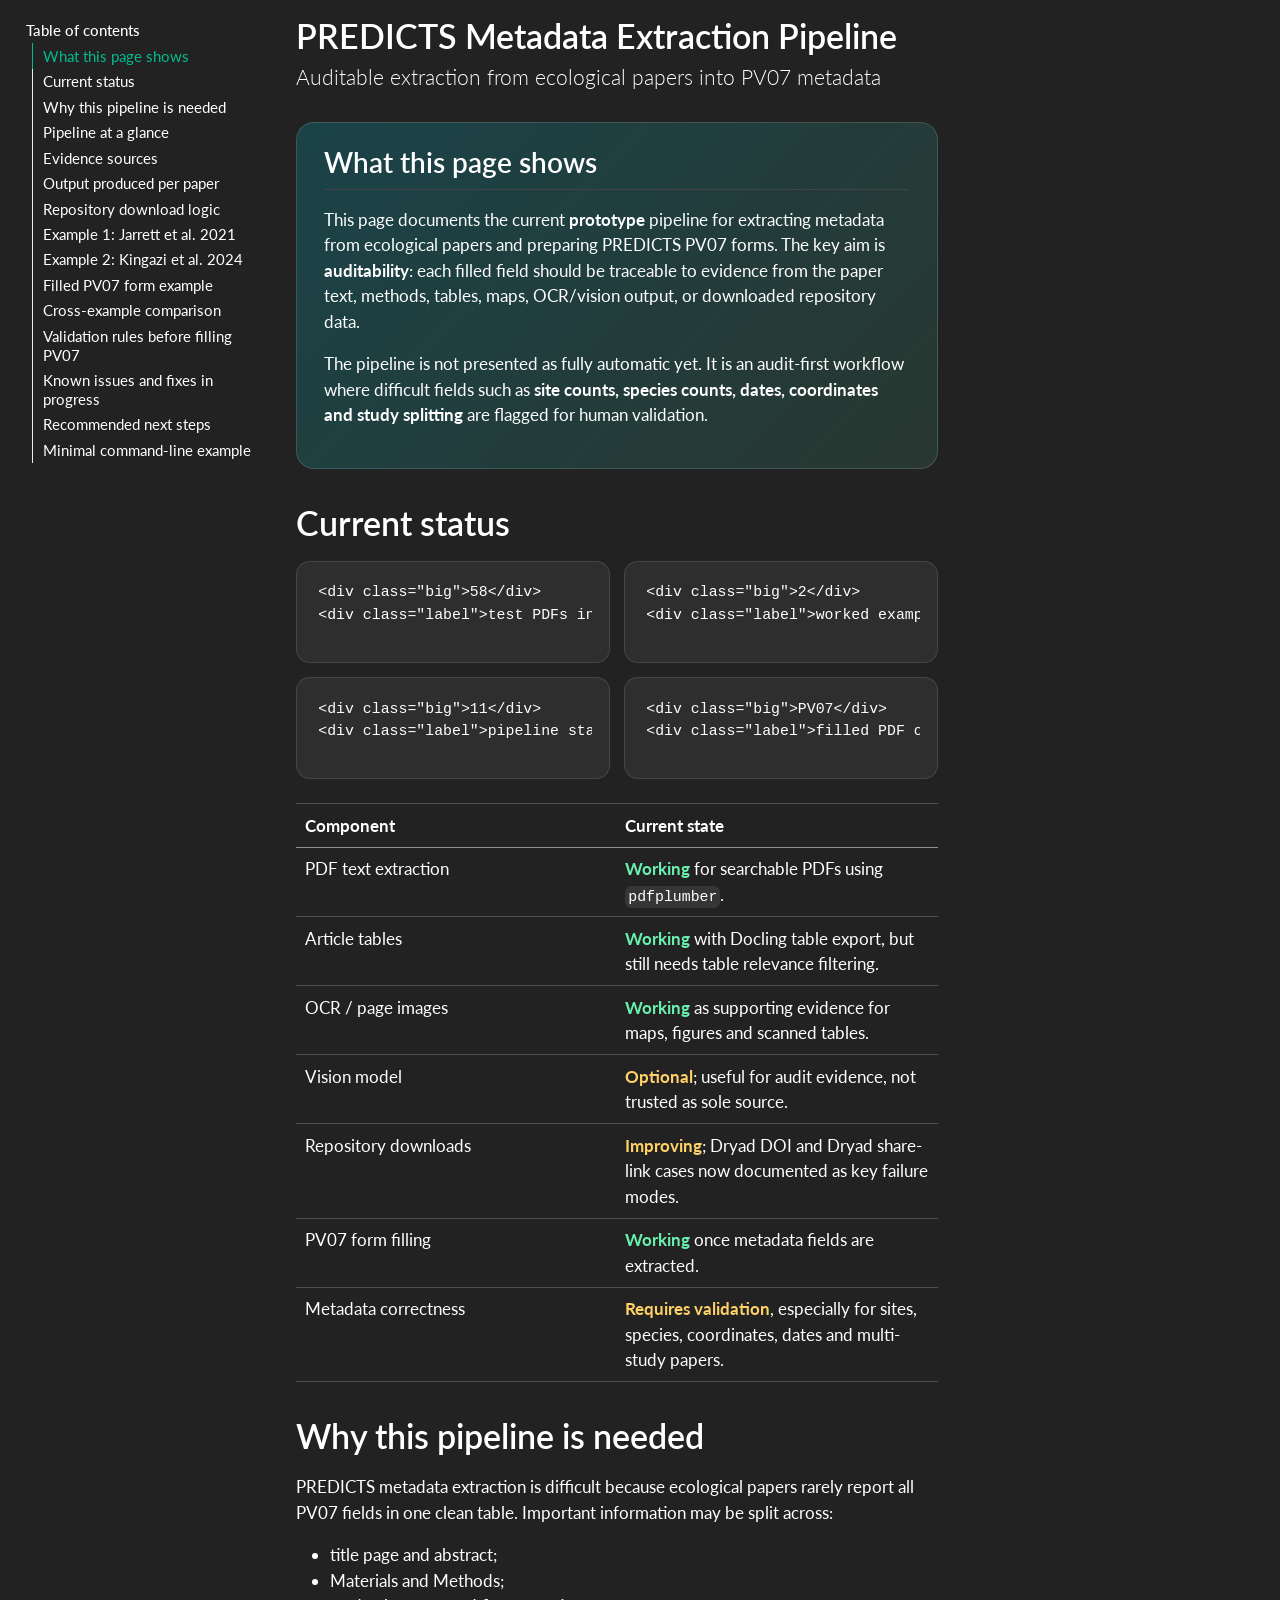
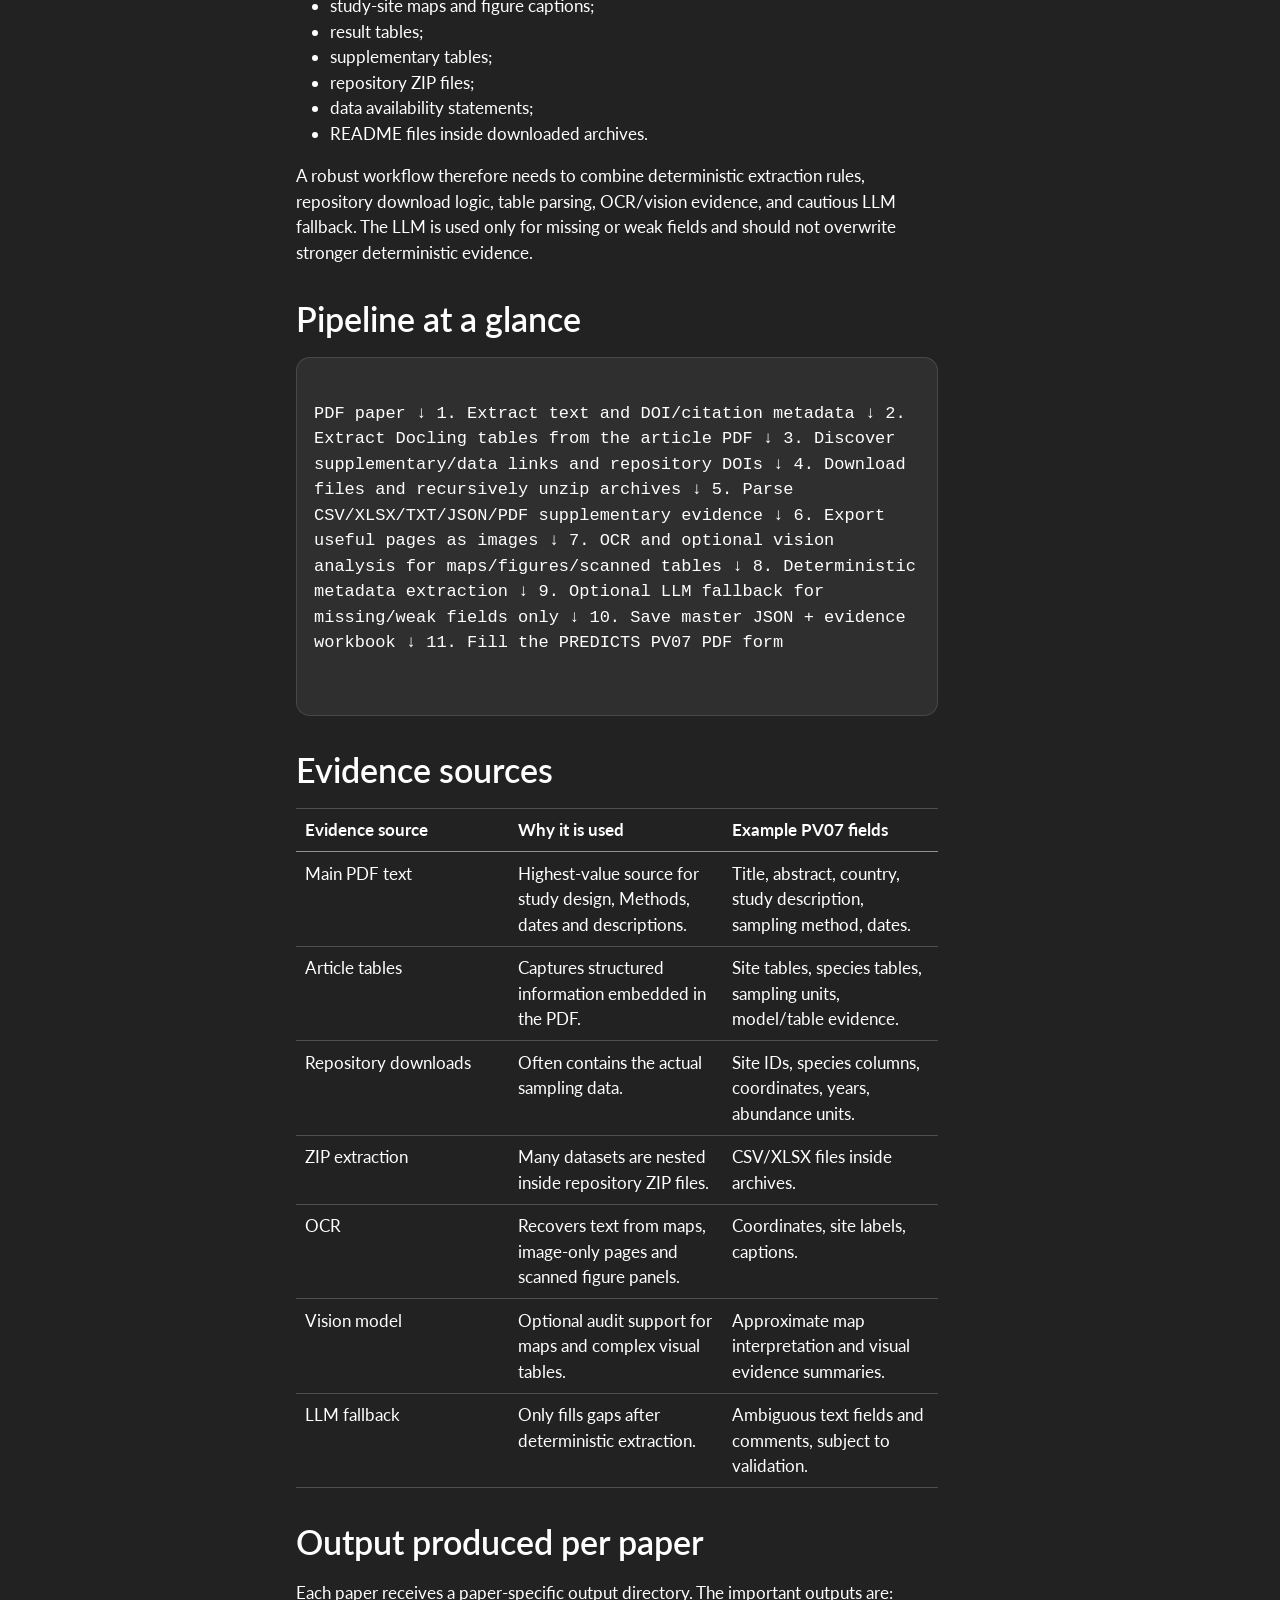
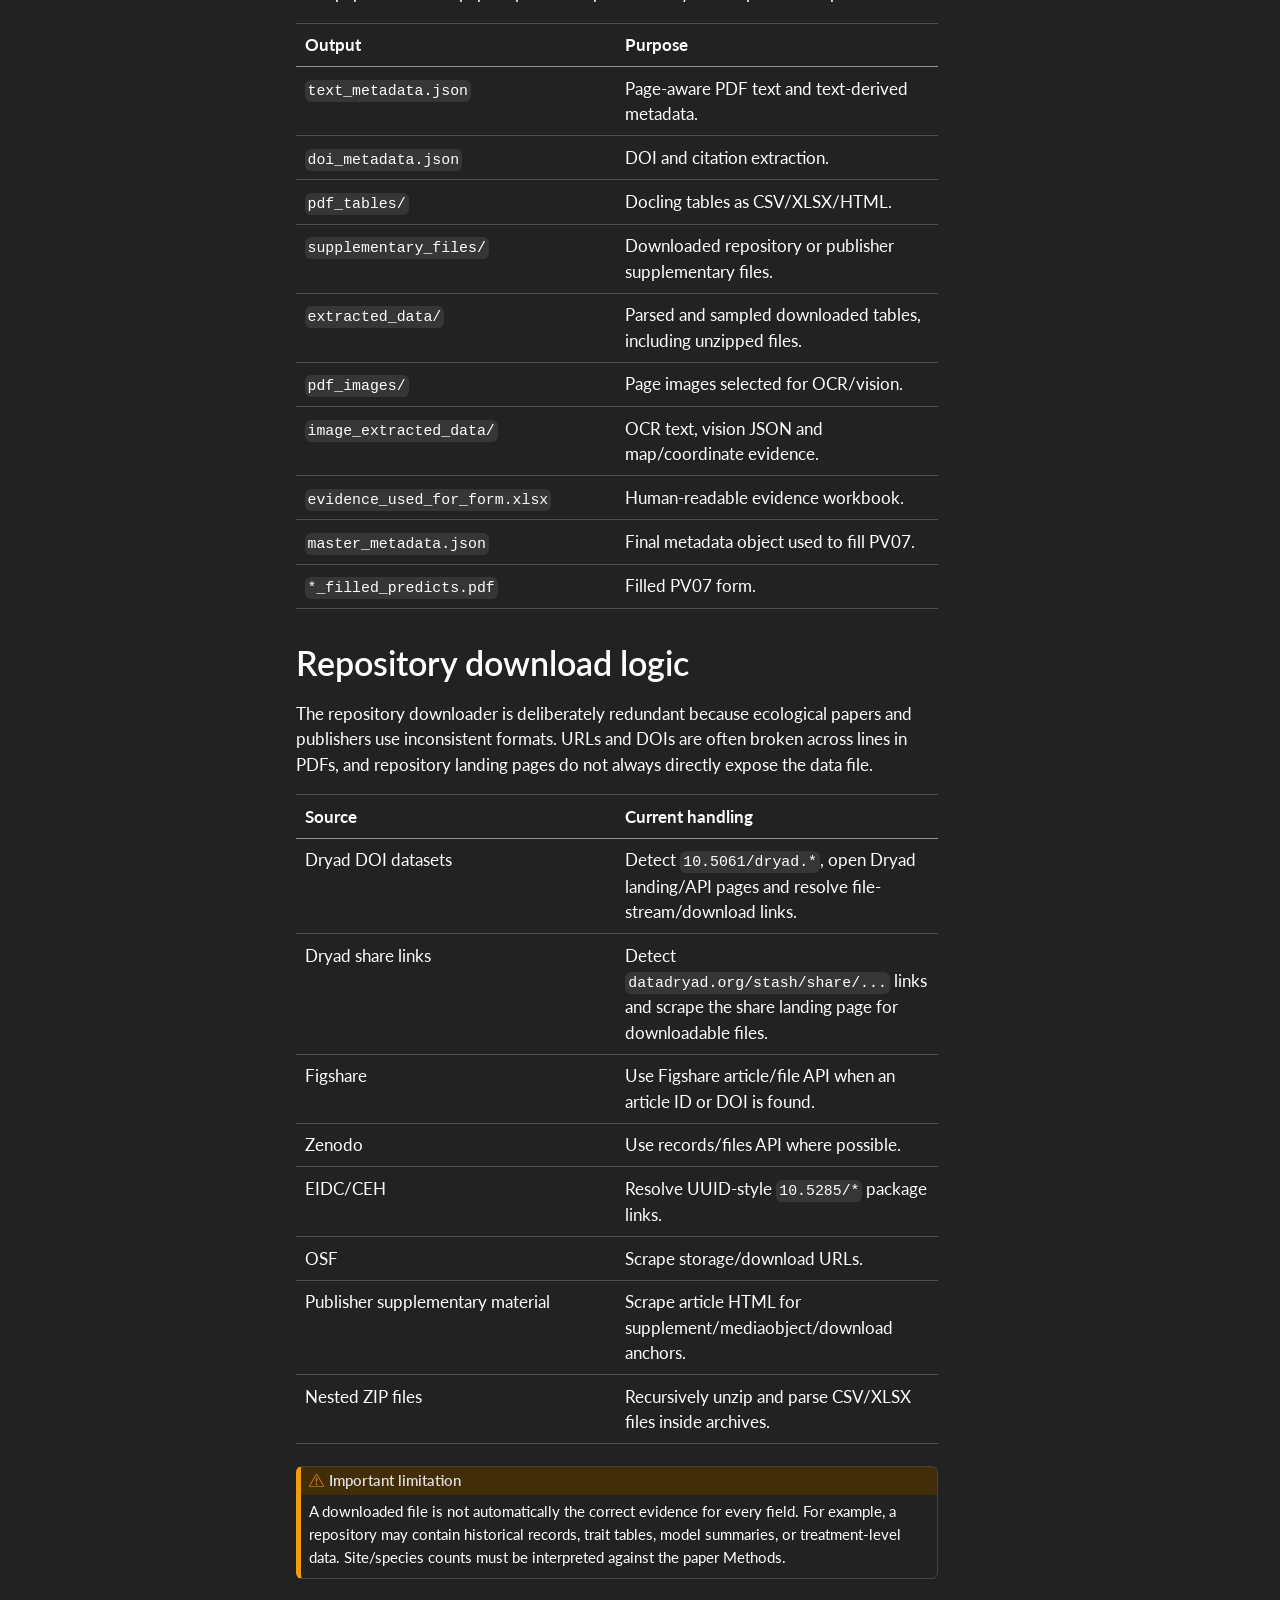
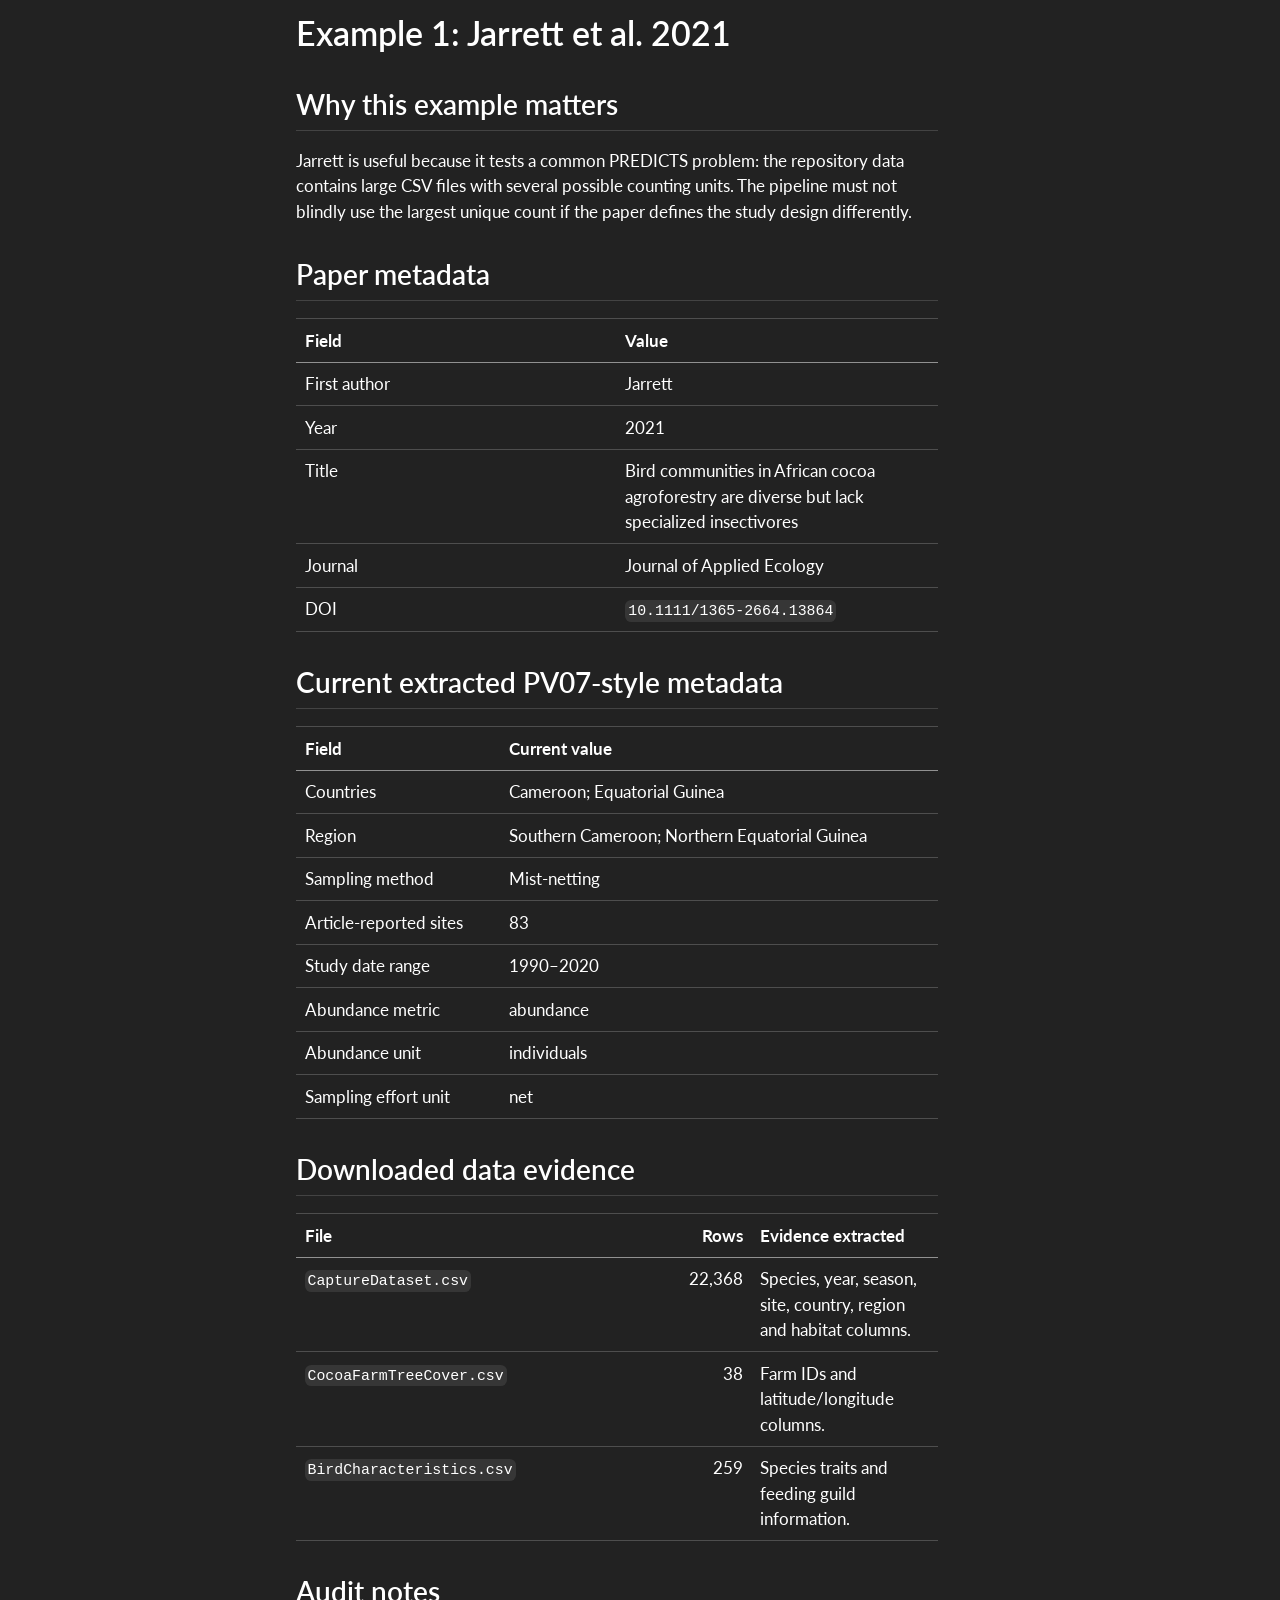
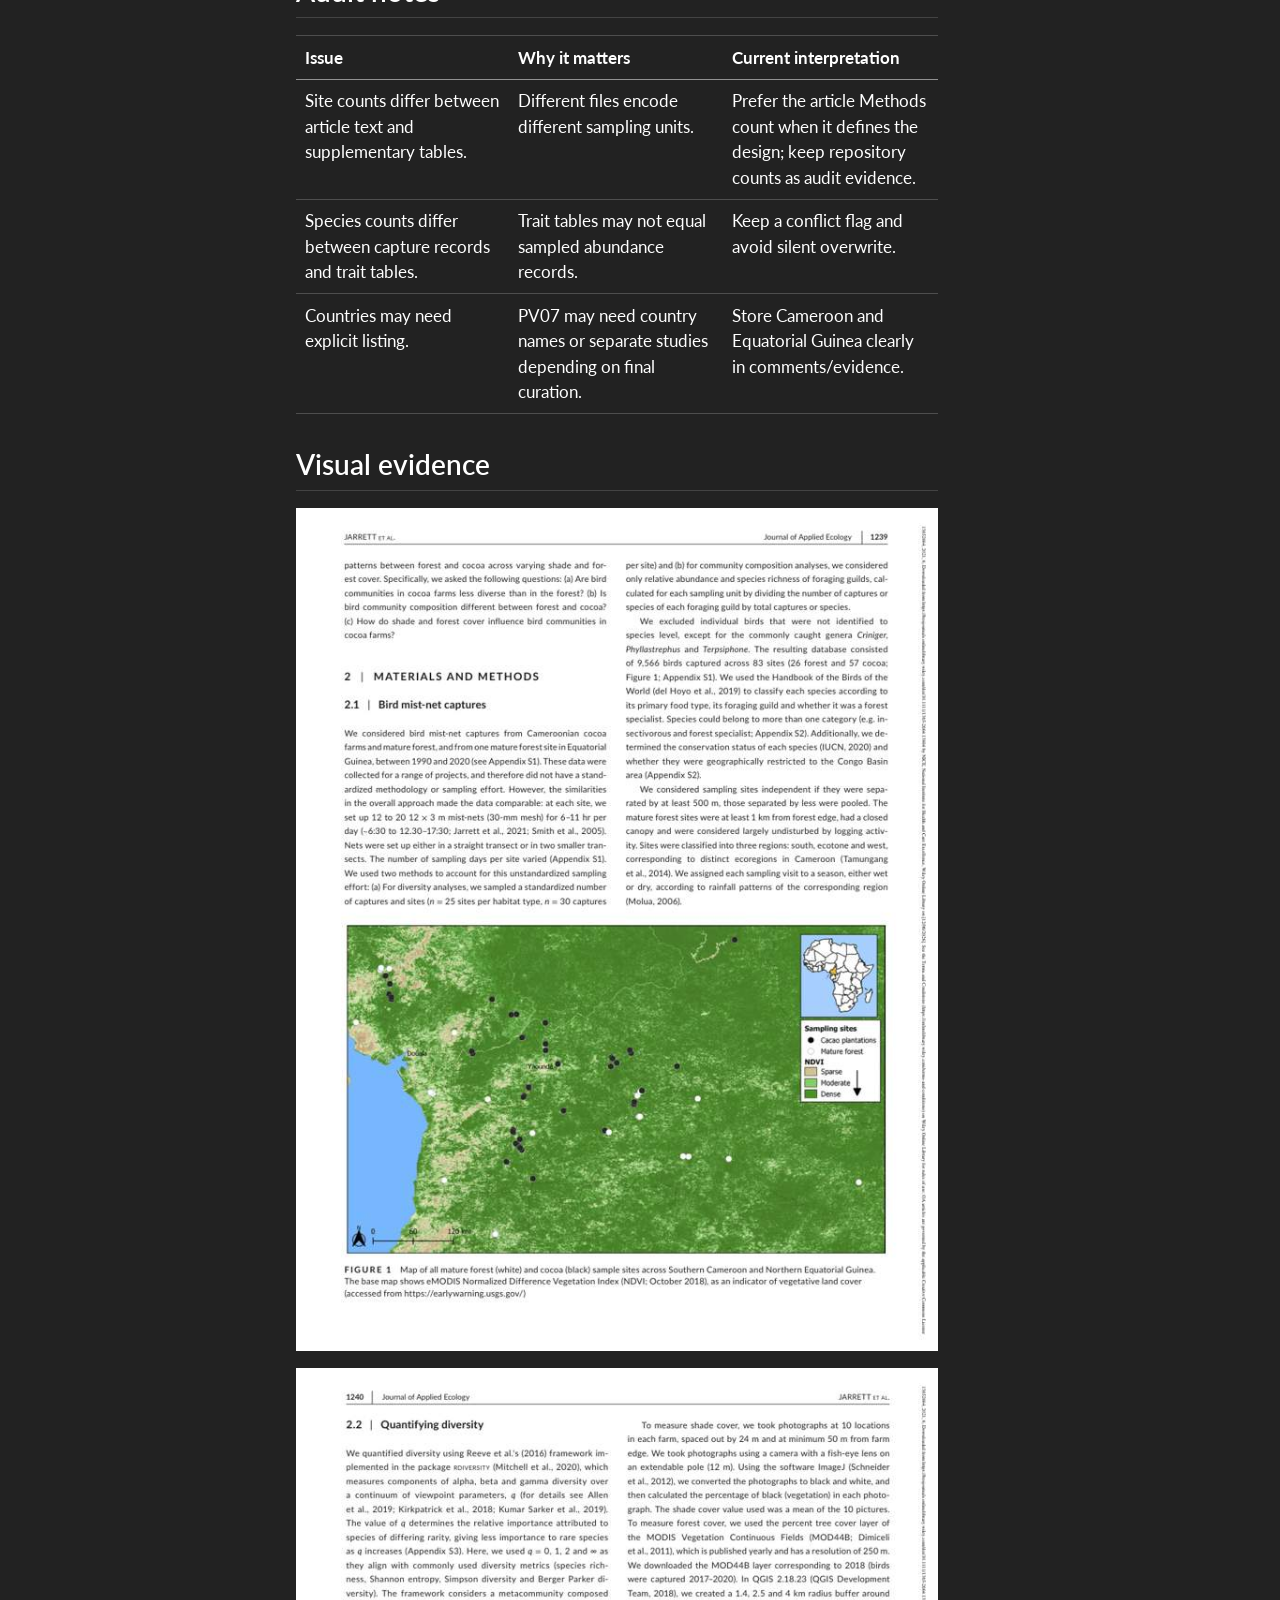
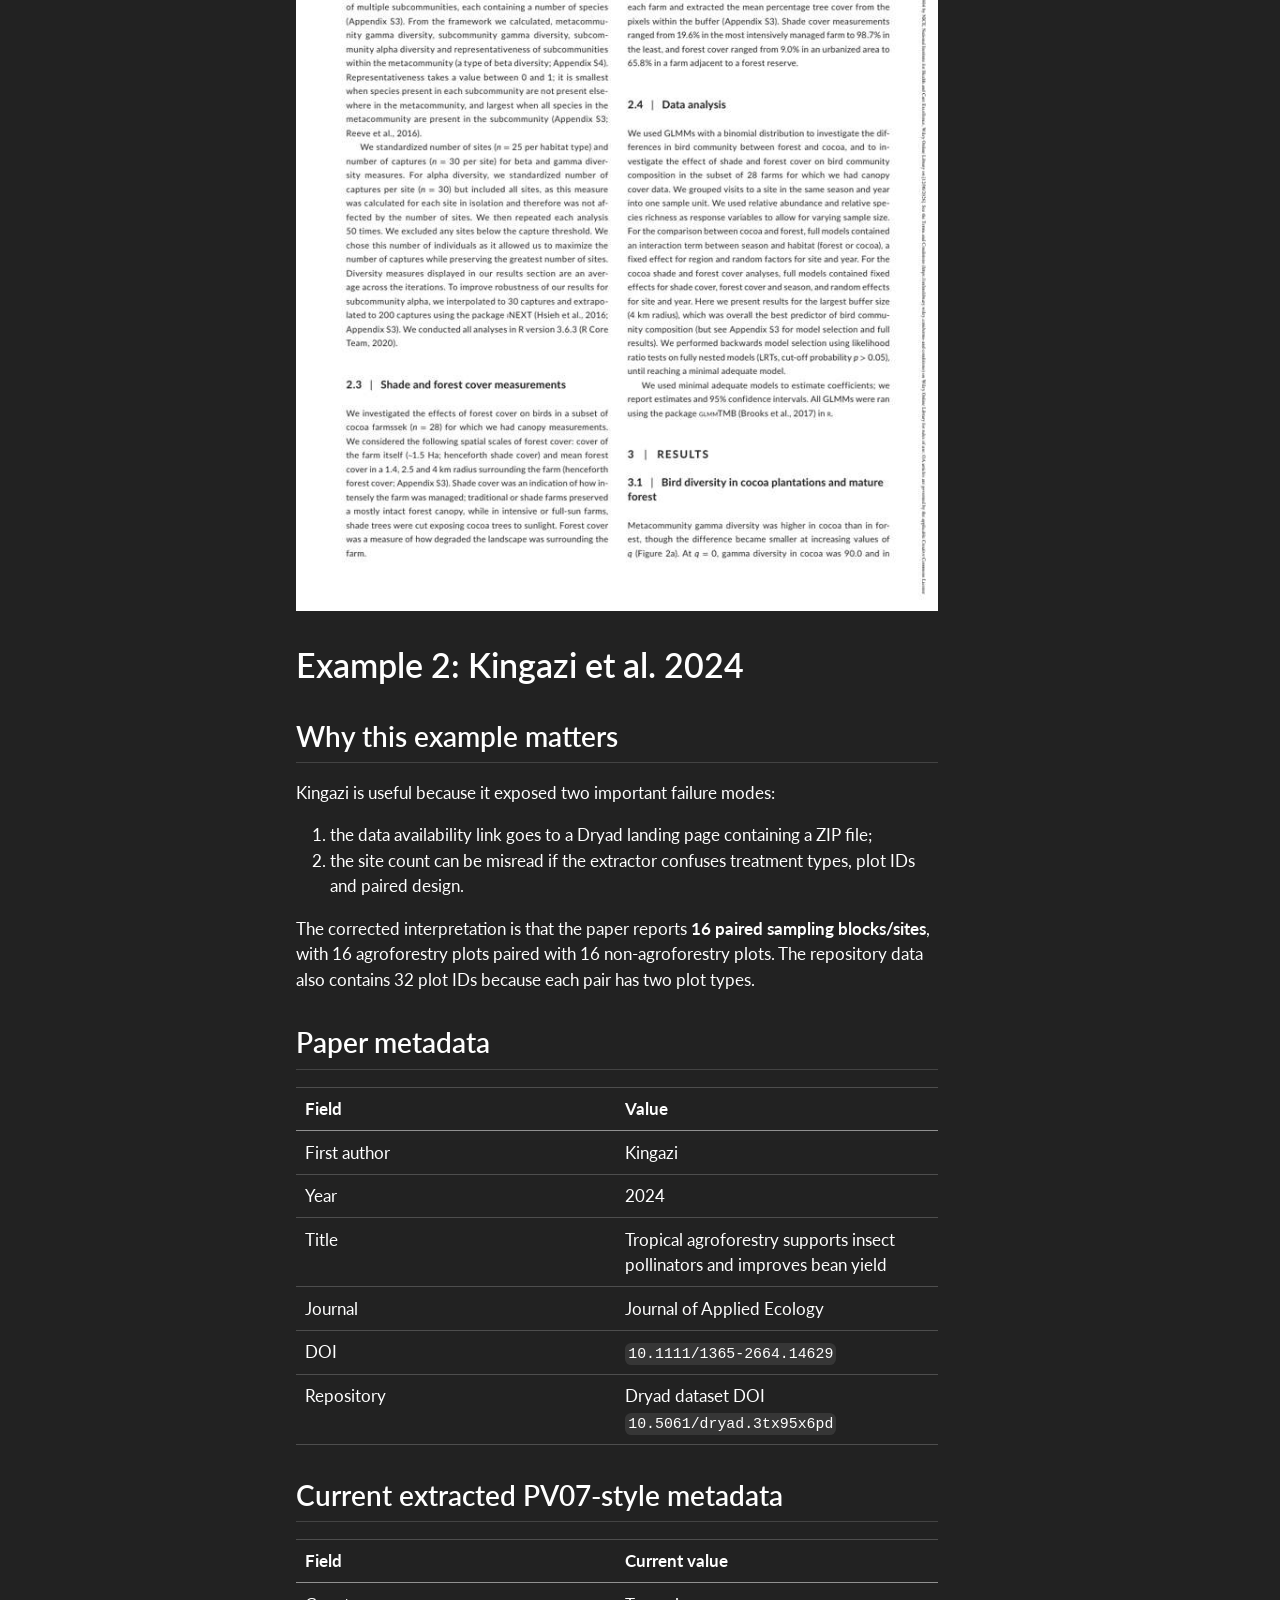
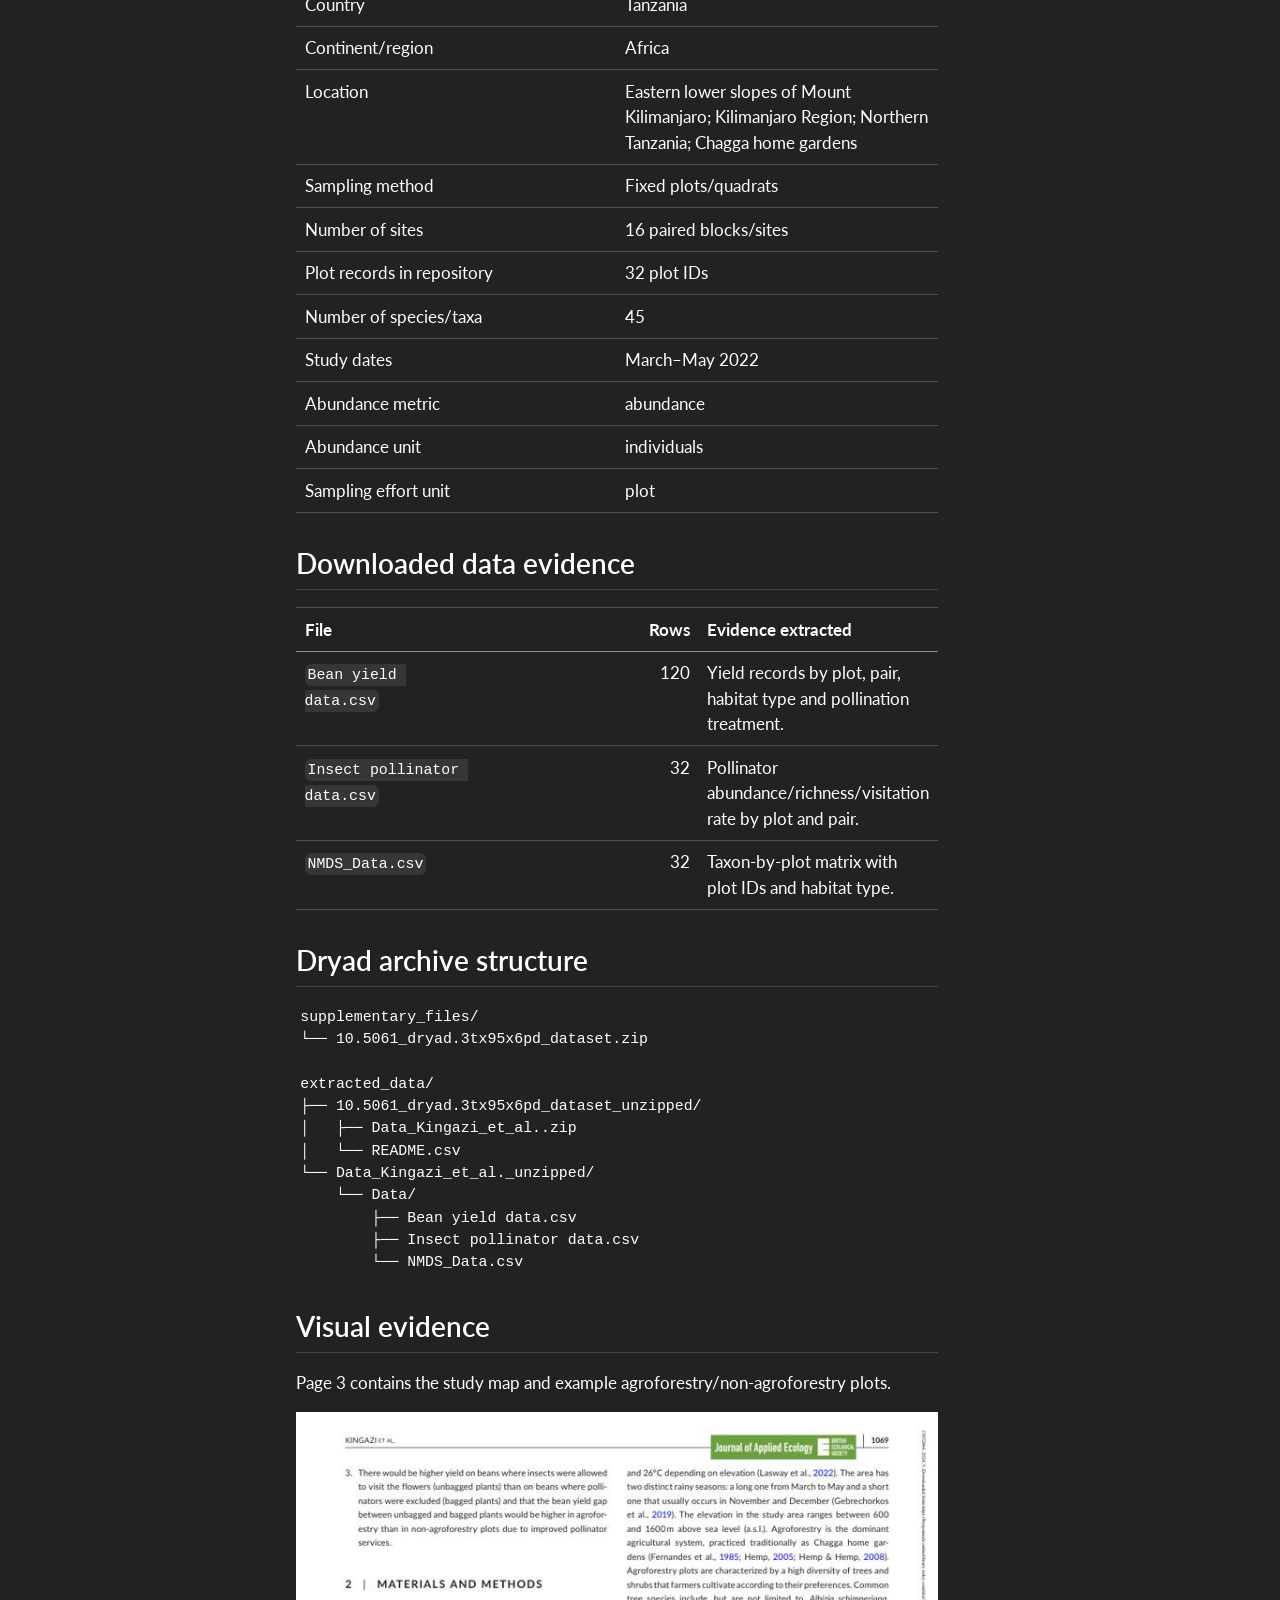
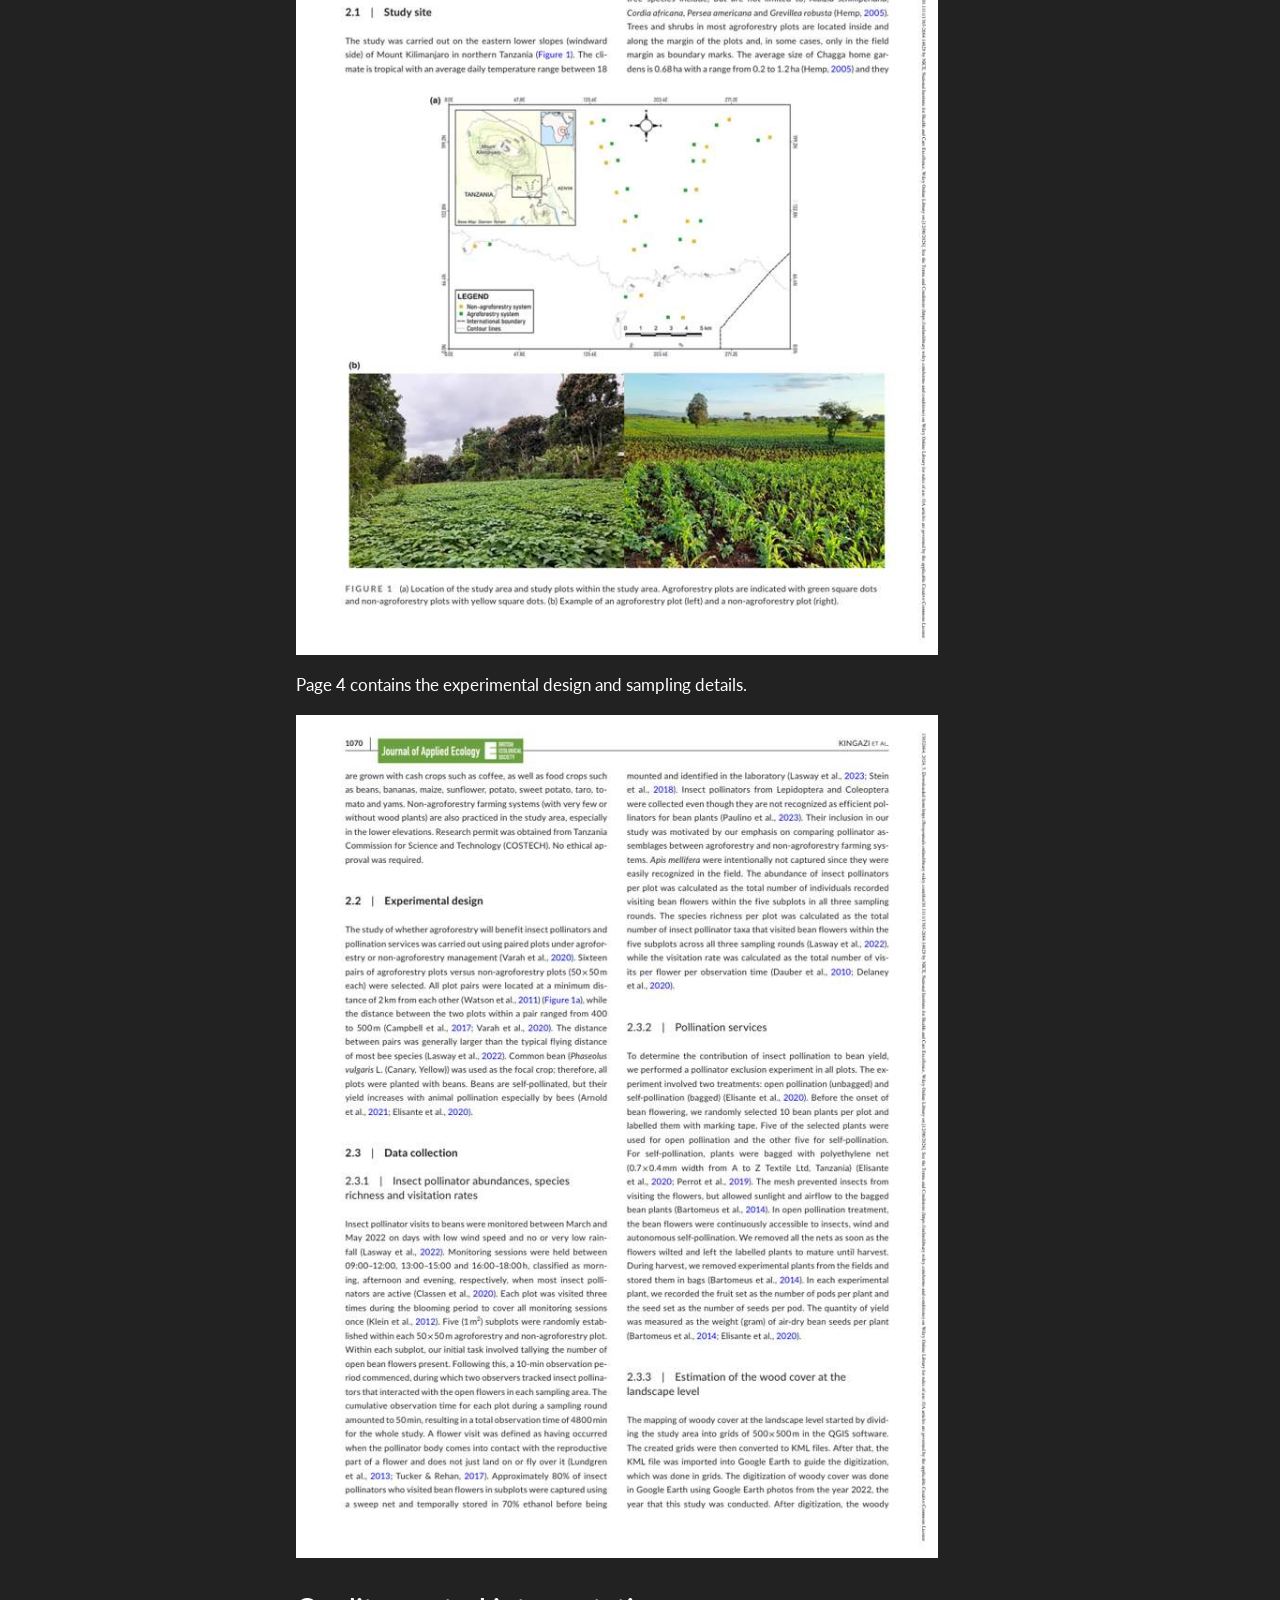
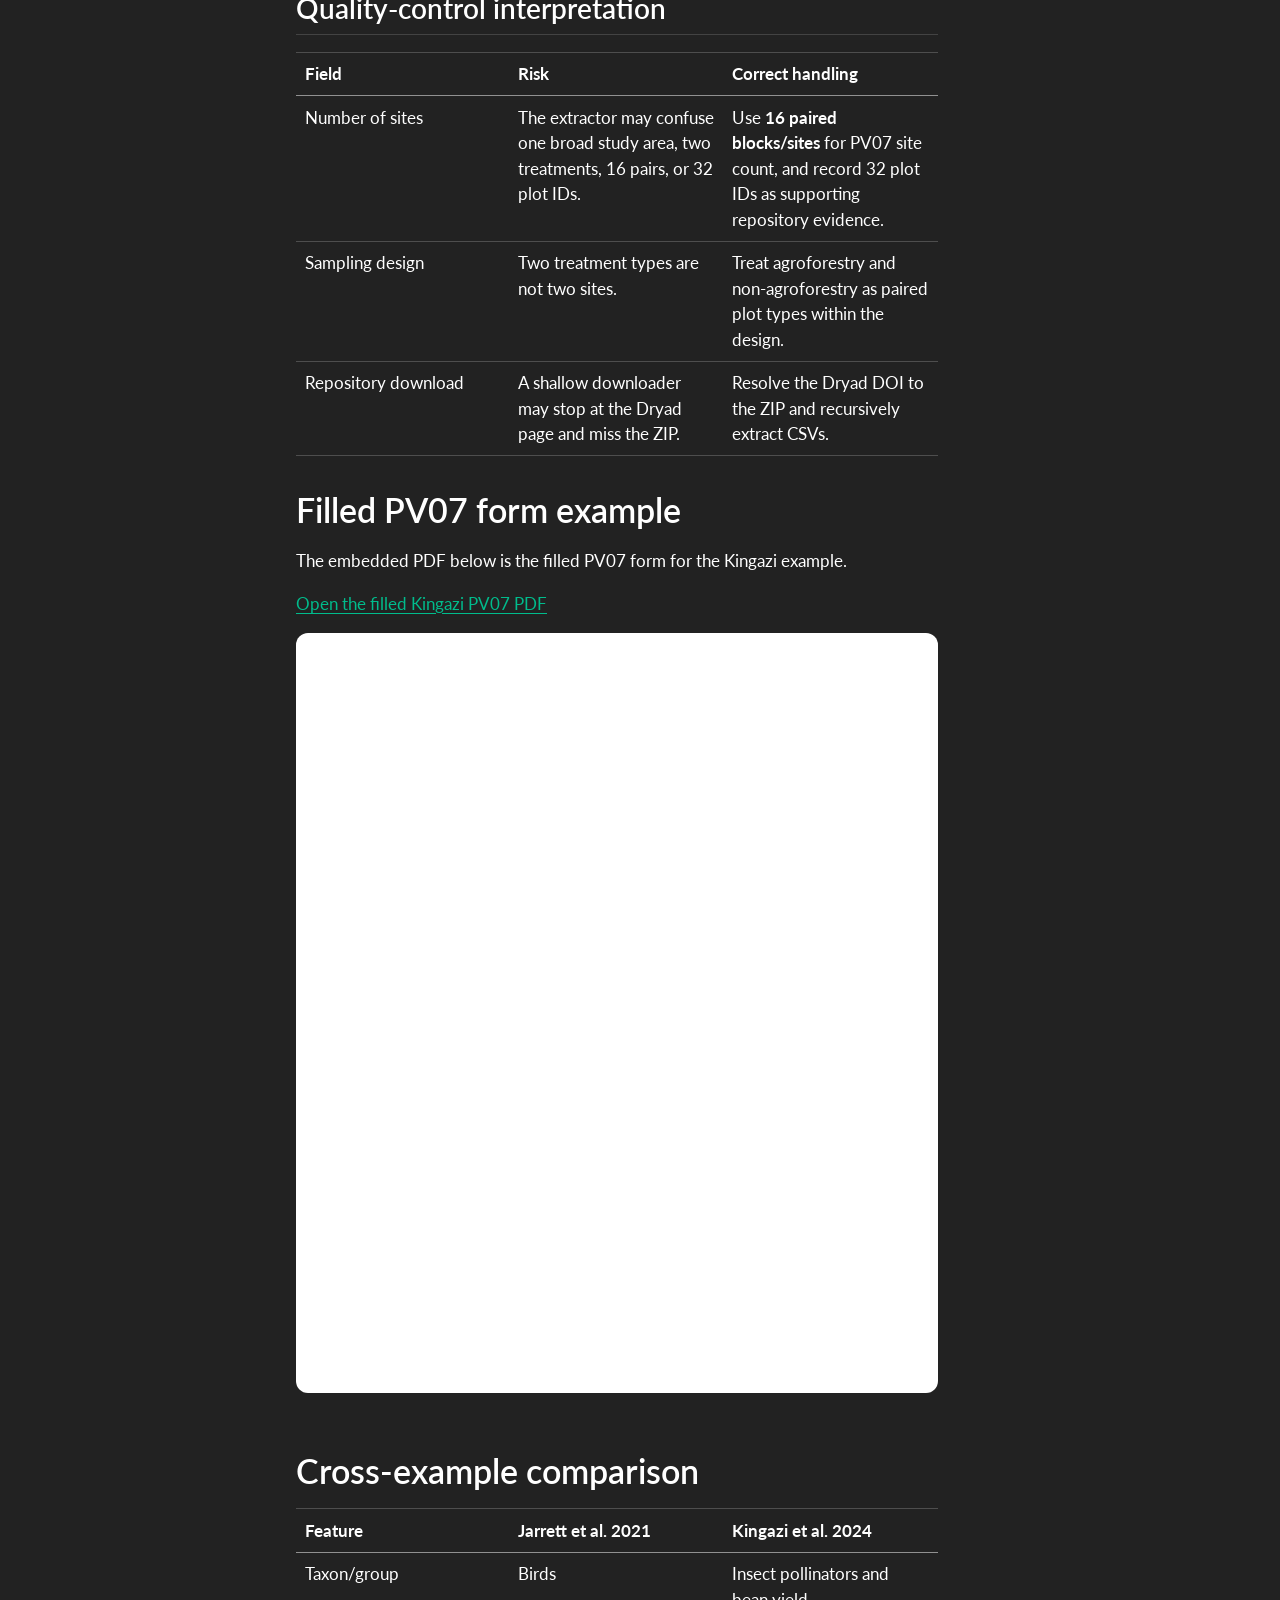
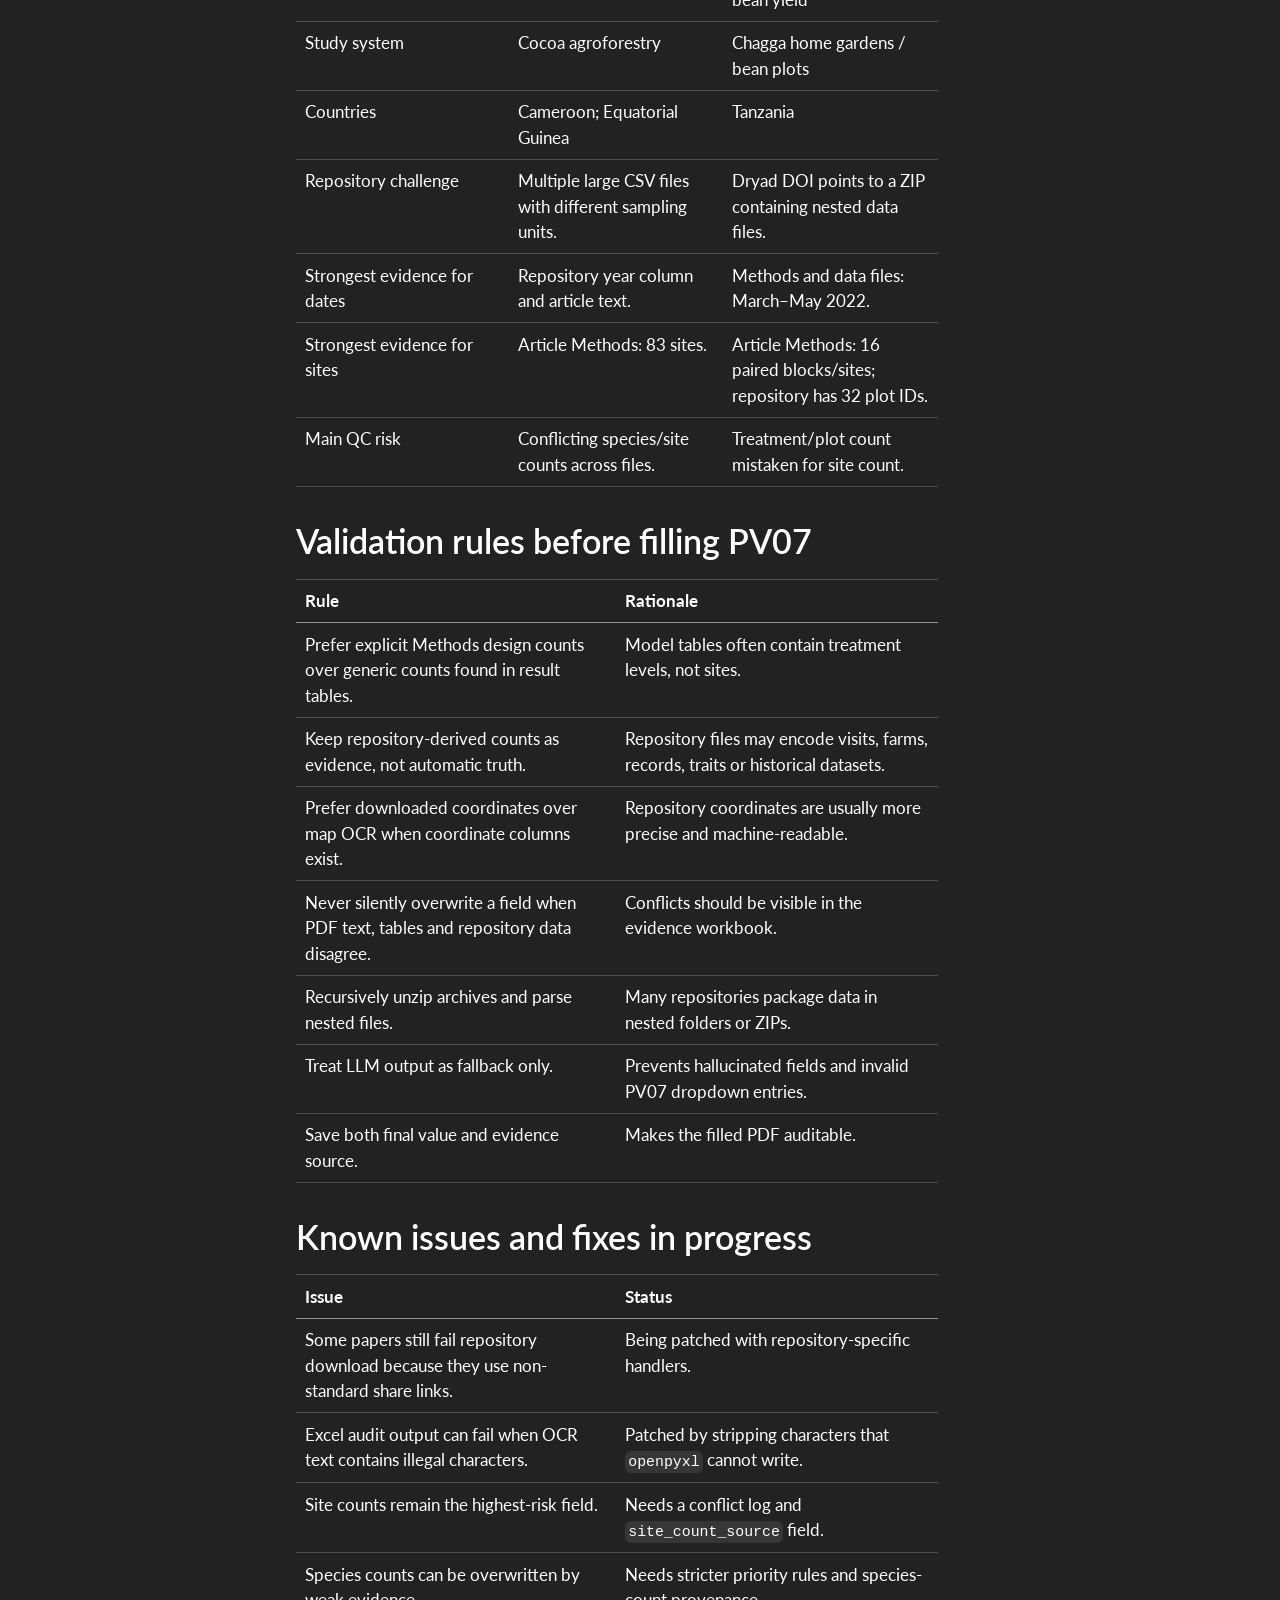
==== commit 29033ee2: "Polish PREDICTS pipeline page for NHM" ====
--- a/docs/index.html
+++ b/docs/index.html
@@ -85,56 +85,38 @@
     <h2 id="toc-title">Table of contents</h2>
    
   <ul>
-  <li><a href="#introduction" id="toc-introduction" class="nav-link active" data-scroll-target="#introduction">Introduction</a></li>
+  <li><a href="#what-this-page-shows" id="toc-what-this-page-shows" class="nav-link active" data-scroll-target="#what-this-page-shows">What this page shows</a></li>
+  <li><a href="#current-status" id="toc-current-status" class="nav-link" data-scroll-target="#current-status">Current status</a></li>
   <li><a href="#why-this-pipeline-is-needed" id="toc-why-this-pipeline-is-needed" class="nav-link" data-scroll-target="#why-this-pipeline-is-needed">Why this pipeline is needed</a></li>
-  <li><a href="#pipeline-overview" id="toc-pipeline-overview" class="nav-link" data-scroll-target="#pipeline-overview">Pipeline overview</a>
-  <ul class="collapse">
+  <li><a href="#pipeline-at-a-glance" id="toc-pipeline-at-a-glance" class="nav-link" data-scroll-target="#pipeline-at-a-glance">Pipeline at a glance</a></li>
   <li><a href="#evidence-sources" id="toc-evidence-sources" class="nav-link" data-scroll-target="#evidence-sources">Evidence sources</a></li>
-  <li><a href="#execution-stages" id="toc-execution-stages" class="nav-link" data-scroll-target="#execution-stages">Execution stages</a></li>
-  <li><a href="#output-folders" id="toc-output-folders" class="nav-link" data-scroll-target="#output-folders">Output folders</a></li>
-  </ul></li>
-  <li><a href="#script-architecture" id="toc-script-architecture" class="nav-link" data-scroll-target="#script-architecture">Script architecture</a></li>
-  <li><a href="#repository-download-logic" id="toc-repository-download-logic" class="nav-link" data-scroll-target="#repository-download-logic">Repository download logic</a>
-  <ul class="collapse">
-  <li><a href="#supported-sources" id="toc-supported-sources" class="nav-link" data-scroll-target="#supported-sources">Supported sources</a></li>
-  <li><a href="#dryad-fix-tested-by-kingazi" id="toc-dryad-fix-tested-by-kingazi" class="nav-link" data-scroll-target="#dryad-fix-tested-by-kingazi">Dryad fix tested by Kingazi</a></li>
-  </ul></li>
+  <li><a href="#output-produced-per-paper" id="toc-output-produced-per-paper" class="nav-link" data-scroll-target="#output-produced-per-paper">Output produced per paper</a></li>
+  <li><a href="#repository-download-logic" id="toc-repository-download-logic" class="nav-link" data-scroll-target="#repository-download-logic">Repository download logic</a></li>
   <li><a href="#example-1-jarrett-et-al.-2021" id="toc-example-1-jarrett-et-al.-2021" class="nav-link" data-scroll-target="#example-1-jarrett-et-al.-2021">Example 1: Jarrett et al.&nbsp;2021</a>
   <ul class="collapse">
-  <li><a href="#paper" id="toc-paper" class="nav-link" data-scroll-target="#paper">Paper</a></li>
-  <li><a href="#extracted-pv07-style-metadata" id="toc-extracted-pv07-style-metadata" class="nav-link" data-scroll-target="#extracted-pv07-style-metadata">Extracted PV07-style metadata</a></li>
+  <li><a href="#why-this-example-matters" id="toc-why-this-example-matters" class="nav-link" data-scroll-target="#why-this-example-matters">Why this example matters</a></li>
+  <li><a href="#paper-metadata" id="toc-paper-metadata" class="nav-link" data-scroll-target="#paper-metadata">Paper metadata</a></li>
+  <li><a href="#current-extracted-pv07-style-metadata" id="toc-current-extracted-pv07-style-metadata" class="nav-link" data-scroll-target="#current-extracted-pv07-style-metadata">Current extracted PV07-style metadata</a></li>
   <li><a href="#downloaded-data-evidence" id="toc-downloaded-data-evidence" class="nav-link" data-scroll-target="#downloaded-data-evidence">Downloaded data evidence</a></li>
-  <li><a href="#example-supplementary-rows" id="toc-example-supplementary-rows" class="nav-link" data-scroll-target="#example-supplementary-rows">Example supplementary rows</a>
-  <ul class="collapse">
-  <li><a href="#capturedataset.csv" id="toc-capturedataset.csv" class="nav-link" data-scroll-target="#capturedataset.csv">CaptureDataset.csv</a></li>
-  <li><a href="#cocoafarmtreecover.csv" id="toc-cocoafarmtreecover.csv" class="nav-link" data-scroll-target="#cocoafarmtreecover.csv">CocoaFarmTreeCover.csv</a></li>
-  </ul></li>
-  <li><a href="#imagemap-evidence" id="toc-imagemap-evidence" class="nav-link" data-scroll-target="#imagemap-evidence">Image/map evidence</a></li>
-  <li><a href="#quality-control-notes" id="toc-quality-control-notes" class="nav-link" data-scroll-target="#quality-control-notes">Quality-control notes</a></li>
+  <li><a href="#audit-notes" id="toc-audit-notes" class="nav-link" data-scroll-target="#audit-notes">Audit notes</a></li>
+  <li><a href="#visual-evidence" id="toc-visual-evidence" class="nav-link" data-scroll-target="#visual-evidence">Visual evidence</a></li>
   </ul></li>
   <li><a href="#example-2-kingazi-et-al.-2024" id="toc-example-2-kingazi-et-al.-2024" class="nav-link" data-scroll-target="#example-2-kingazi-et-al.-2024">Example 2: Kingazi et al.&nbsp;2024</a>
   <ul class="collapse">
-  <li><a href="#paper-1" id="toc-paper-1" class="nav-link" data-scroll-target="#paper-1">Paper</a></li>
-  <li><a href="#extracted-pv07-style-metadata-1" id="toc-extracted-pv07-style-metadata-1" class="nav-link" data-scroll-target="#extracted-pv07-style-metadata-1">Extracted PV07-style metadata</a></li>
+  <li><a href="#why-this-example-matters-1" id="toc-why-this-example-matters-1" class="nav-link" data-scroll-target="#why-this-example-matters-1">Why this example matters</a></li>
+  <li><a href="#paper-metadata-1" id="toc-paper-metadata-1" class="nav-link" data-scroll-target="#paper-metadata-1">Paper metadata</a></li>
+  <li><a href="#current-extracted-pv07-style-metadata-1" id="toc-current-extracted-pv07-style-metadata-1" class="nav-link" data-scroll-target="#current-extracted-pv07-style-metadata-1">Current extracted PV07-style metadata</a></li>
   <li><a href="#downloaded-data-evidence-1" id="toc-downloaded-data-evidence-1" class="nav-link" data-scroll-target="#downloaded-data-evidence-1">Downloaded data evidence</a></li>
-  <li><a href="#example-supplementary-rows-1" id="toc-example-supplementary-rows-1" class="nav-link" data-scroll-target="#example-supplementary-rows-1">Example supplementary rows</a>
-  <ul class="collapse">
-  <li><a href="#insect-pollinator-data.csv" id="toc-insect-pollinator-data.csv" class="nav-link" data-scroll-target="#insect-pollinator-data.csv">Insect pollinator data.csv</a></li>
-  <li><a href="#bean-yield-data.csv" id="toc-bean-yield-data.csv" class="nav-link" data-scroll-target="#bean-yield-data.csv">Bean yield data.csv</a></li>
-  <li><a href="#nmds_data.csv" id="toc-nmds_data.csv" class="nav-link" data-scroll-target="#nmds_data.csv">NMDS_Data.csv</a></li>
+  <li><a href="#dryad-archive-structure" id="toc-dryad-archive-structure" class="nav-link" data-scroll-target="#dryad-archive-structure">Dryad archive structure</a></li>
+  <li><a href="#visual-evidence-1" id="toc-visual-evidence-1" class="nav-link" data-scroll-target="#visual-evidence-1">Visual evidence</a></li>
+  <li><a href="#quality-control-interpretation" id="toc-quality-control-interpretation" class="nav-link" data-scroll-target="#quality-control-interpretation">Quality-control interpretation</a></li>
   </ul></li>
-  <li><a href="#main-pdf-table-evidence" id="toc-main-pdf-table-evidence" class="nav-link" data-scroll-target="#main-pdf-table-evidence">Main PDF table evidence</a></li>
-  <li><a href="#imagemap-evidence-1" id="toc-imagemap-evidence-1" class="nav-link" data-scroll-target="#imagemap-evidence-1">Image/map evidence</a></li>
-  <li><a href="#dryad-archive-structure" id="toc-dryad-archive-structure" class="nav-link" data-scroll-target="#dryad-archive-structure">Dryad archive structure</a></li>
-  <li><a href="#quality-control-notes-1" id="toc-quality-control-notes-1" class="nav-link" data-scroll-target="#quality-control-notes-1">Quality-control notes</a></li>
-  </ul></li>
+  <li><a href="#filled-pv07-form-example" id="toc-filled-pv07-form-example" class="nav-link" data-scroll-target="#filled-pv07-form-example">Filled PV07 form example</a></li>
   <li><a href="#cross-example-comparison" id="toc-cross-example-comparison" class="nav-link" data-scroll-target="#cross-example-comparison">Cross-example comparison</a></li>
-  <li><a href="#suggested-validation-rules-before-filling-pv07" id="toc-suggested-validation-rules-before-filling-pv07" class="nav-link" data-scroll-target="#suggested-validation-rules-before-filling-pv07">Suggested validation rules before filling PV07</a></li>
-  <li><a href="#recommended-next-improvements" id="toc-recommended-next-improvements" class="nav-link" data-scroll-target="#recommended-next-improvements">Recommended next improvements</a></li>
-  <li><a href="#minimal-command-line-example" id="toc-minimal-command-line-example" class="nav-link" data-scroll-target="#minimal-command-line-example">Minimal command-line example</a>
-  <ul class="collapse">
-  <li><a href="#filled-pv07-form-example" id="toc-filled-pv07-form-example" class="nav-link" data-scroll-target="#filled-pv07-form-example">Filled PV07 form example</a></li>
-  </ul></li>
+  <li><a href="#validation-rules-before-filling-pv07" id="toc-validation-rules-before-filling-pv07" class="nav-link" data-scroll-target="#validation-rules-before-filling-pv07">Validation rules before filling PV07</a></li>
+  <li><a href="#known-issues-and-fixes-in-progress" id="toc-known-issues-and-fixes-in-progress" class="nav-link" data-scroll-target="#known-issues-and-fixes-in-progress">Known issues and fixes in progress</a></li>
+  <li><a href="#recommended-next-steps" id="toc-recommended-next-steps" class="nav-link" data-scroll-target="#recommended-next-steps">Recommended next steps</a></li>
+  <li><a href="#minimal-command-line-example" id="toc-minimal-command-line-example" class="nav-link" data-scroll-target="#minimal-command-line-example">Minimal command-line example</a></li>
   </ul>
 </nav>
 </div>
@@ -162,24 +144,147 @@
 </header>
 
 
-<section id="introduction" class="level1">
-<h1>Introduction</h1>
-<p>This repository documents a reproducible pipeline for extracting metadata from ecological papers and preparing the information needed to populate the PREDICTS PV07 form. The pipeline is designed for auditability rather than blind automation: every filled field should be traceable to a source such as the main PDF text, a Docling table, OCR/vision evidence, or downloaded repository data.</p>
-<p>The current script is <code>predicts_form.py</code>. It was tested here with 58 papers. 2 of them as example below:</p>
-<ul>
-<li><strong>Jarrett et al.&nbsp;(2021)</strong> — bird communities in African cocoa agroforestry.</li>
-<li><strong>Kingazi et al.&nbsp;(2024)</strong> — tropical agroforestry, insect pollinators and bean yield.</li>
-</ul>
-<p>These examples are useful because they test different failure modes: Jarrett uses large CSV supplementary files, while Kingazi has a Dryad landing page with one downloadable ZIP that contains the actual CSV files.</p>
+<style>
+.hero {
+  padding: 1.4rem 1.6rem;
+  border-radius: 18px;
+  background: linear-gradient(135deg, rgba(0,188,212,.22), rgba(105,240,174,.10));
+  border: 1px solid rgba(255,255,255,.14);
+  margin-bottom: 1.6rem;
+}
+.hero h1, .hero h2, .hero h3 { margin-top: 0; }
+.grid-cards {
+  display: grid;
+  grid-template-columns: repeat(auto-fit, minmax(210px, 1fr));
+  gap: .85rem;
+  margin: 1rem 0 1.4rem 0;
+}
+.card {
+  padding: 1rem;
+  border-radius: 14px;
+  background: rgba(255,255,255,.055);
+  border: 1px solid rgba(255,255,255,.12);
+}
+.card .big {
+  font-size: 1.9rem;
+  font-weight: 750;
+  line-height: 1;
+}
+.card .label {
+  opacity: .82;
+  margin-top: .35rem;
+}
+.good { color: #69f0ae; font-weight: 700; }
+.warn { color: #ffd166; font-weight: 700; }
+.bad { color: #ff8a80; font-weight: 700; }
+.small { font-size: .92rem; opacity: .9; }
+.pdf-frame {
+  width: 100%;
+  height: 760px;
+  border: 1px solid rgba(255,255,255,.18);
+  border-radius: 12px;
+  background: white;
+}
+.workflow {
+  font-family: ui-monospace, SFMono-Regular, Menlo, Monaco, Consolas, "Liberation Mono", monospace;
+  background: rgba(255,255,255,.06);
+  border: 1px solid rgba(255,255,255,.12);
+  border-radius: 14px;
+  padding: 1rem;
+  white-space: pre-wrap;
+}
+</style>
+<section id="what-this-page-shows" class="level2 hero">
+<h2 class="anchored" data-anchor-id="what-this-page-shows">What this page shows</h2>
+<p>This page documents the current <strong>prototype</strong> pipeline for extracting metadata from ecological papers and preparing PREDICTS PV07 forms. The key aim is <strong>auditability</strong>: each filled field should be traceable to evidence from the paper text, methods, tables, maps, OCR/vision output, or downloaded repository data.</p>
+<p>The pipeline is not presented as fully automatic yet. It is an audit-first workflow where difficult fields such as <strong>site counts, species counts, dates, coordinates and study splitting</strong> are flagged for human validation.</p>
+</section>
+<section id="current-status" class="level1">
+<h1>Current status</h1>
+<div class="grid-cards">
+<div class="card">
+<pre><code>&lt;div class="big"&gt;58&lt;/div&gt;
+&lt;div class="label"&gt;test PDFs in the working batch&lt;/div&gt;</code></pre>
+</div>
+<div class="card">
+<pre><code>&lt;div class="big"&gt;2&lt;/div&gt;
+&lt;div class="label"&gt;worked examples documented here&lt;/div&gt;</code></pre>
+</div>
+<div class="card">
+<pre><code>&lt;div class="big"&gt;11&lt;/div&gt;
+&lt;div class="label"&gt;pipeline stages with saved evidence&lt;/div&gt;</code></pre>
+</div>
+<div class="card">
+<pre><code>&lt;div class="big"&gt;PV07&lt;/div&gt;
+&lt;div class="label"&gt;filled PDF output target&lt;/div&gt;</code></pre>
+</div>
+</div>
+<table class="caption-top table">
+<colgroup>
+<col style="width: 50%">
+<col style="width: 50%">
+</colgroup>
+<thead>
+<tr class="header">
+<th>Component</th>
+<th>Current state</th>
+</tr>
+</thead>
+<tbody>
+<tr class="odd">
+<td>PDF text extraction</td>
+<td><span class="good">Working</span> for searchable PDFs using <code>pdfplumber</code>.</td>
+</tr>
+<tr class="even">
+<td>Article tables</td>
+<td><span class="good">Working</span> with Docling table export, but still needs table relevance filtering.</td>
+</tr>
+<tr class="odd">
+<td>OCR / page images</td>
+<td><span class="good">Working</span> as supporting evidence for maps, figures and scanned tables.</td>
+</tr>
+<tr class="even">
+<td>Vision model</td>
+<td><span class="warn">Optional</span>; useful for audit evidence, not trusted as sole source.</td>
+</tr>
+<tr class="odd">
+<td>Repository downloads</td>
+<td><span class="warn">Improving</span>; Dryad DOI and Dryad share-link cases now documented as key failure modes.</td>
+</tr>
+<tr class="even">
+<td>PV07 form filling</td>
+<td><span class="good">Working</span> once metadata fields are extracted.</td>
+</tr>
+<tr class="odd">
+<td>Metadata correctness</td>
+<td><span class="warn">Requires validation</span>, especially for sites, species, coordinates, dates and multi-study papers.</td>
+</tr>
+</tbody>
+</table>
 </section>
 <section id="why-this-pipeline-is-needed" class="level1">
 <h1>Why this pipeline is needed</h1>
-<p>PREDICTS metadata extraction is difficult as ecological papers rarely report all PREDICTS fields in one clean table. Important information may be split across the title page, abstract, Methods, maps, table captions, supplementary files, data availability statements and repository ZIP files. A robust workflow therefore needs to combine deterministic rules, repository download logic, table parsing, image evidence and cautious LLM fallback.</p>
-</section>
-<section id="pipeline-overview" class="level1">
-<h1>Pipeline overview</h1>
-<section id="evidence-sources" class="level2">
-<h2 class="anchored" data-anchor-id="evidence-sources">Evidence sources</h2>
+<p>PREDICTS metadata extraction is difficult because ecological papers rarely report all PV07 fields in one clean table. Important information may be split across:</p>
+<ul>
+<li>title page and abstract;</li>
+<li>Materials and Methods;</li>
+<li>study-site maps and figure captions;</li>
+<li>result tables;</li>
+<li>supplementary tables;</li>
+<li>repository ZIP files;</li>
+<li>data availability statements;</li>
+<li>README files inside downloaded archives.</li>
+</ul>
+<p>A robust workflow therefore needs to combine deterministic extraction rules, repository download logic, table parsing, OCR/vision evidence, and cautious LLM fallback. The LLM is used only for missing or weak fields and should not overwrite stronger deterministic evidence.</p>
+</section>
+<section id="pipeline-at-a-glance" class="level1">
+<h1>Pipeline at a glance</h1>
+<div class="workflow">
+<p>PDF paper ↓ 1. Extract text and DOI/citation metadata ↓ 2. Extract Docling tables from the article PDF ↓ 3. Discover supplementary/data links and repository DOIs ↓ 4. Download files and recursively unzip archives ↓ 5. Parse CSV/XLSX/TXT/JSON/PDF supplementary evidence ↓ 6. Export useful pages as images ↓ 7. OCR and optional vision analysis for maps/figures/scanned tables ↓ 8. Deterministic metadata extraction ↓ 9. Optional LLM fallback for missing/weak fields only ↓ 10. Save master JSON + evidence workbook ↓ 11. Fill the PREDICTS PV07 PDF form</p>
+</div>
+</section>
+<section id="evidence-sources" class="level1">
+<h1>Evidence sources</h1>
 <table class="caption-top table">
 <colgroup>
 <col style="width: 33%">
@@ -188,65 +293,53 @@
 </colgroup>
 <thead>
 <tr class="header">
-<th>Source</th>
-<th>Purpose</th>
-<th>Typical PV07 fields supported</th>
+<th>Evidence source</th>
+<th>Why it is used</th>
+<th>Example PV07 fields</th>
 </tr>
 </thead>
 <tbody>
 <tr class="odd">
 <td>Main PDF text</td>
-<td>Title, abstract, DOI, study area, sampling design, dates, methods</td>
-<td>Citation, country, region, dates, study description, sampling method</td>
-</tr>
-<tr class="even">
-<td>Docling tables</td>
-<td>Tables embedded in the article PDF</td>
-<td>Study sites, species/group counts, model/table evidence, sampling units</td>
+<td>Highest-value source for study design, Methods, dates and descriptions.</td>
+<td>Title, abstract, country, study description, sampling method, dates.</td>
+</tr>
+<tr class="even">
+<td>Article tables</td>
+<td>Captures structured information embedded in the PDF.</td>
+<td>Site tables, species tables, sampling units, model/table evidence.</td>
+</tr>
+<tr class="odd">
+<td>Repository downloads</td>
+<td>Often contains the actual sampling data.</td>
+<td>Site IDs, species columns, coordinates, years, abundance units.</td>
+</tr>
+<tr class="even">
+<td>ZIP extraction</td>
+<td>Many datasets are nested inside repository ZIP files.</td>
+<td>CSV/XLSX files inside archives.</td>
 </tr>
 <tr class="odd">
 <td>OCR</td>
-<td>Text embedded in page images, maps, figure panels and scanned tables</td>
-<td>Coordinates, site labels, table headings, captions</td>
+<td>Recovers text from maps, image-only pages and scanned figure panels.</td>
+<td>Coordinates, site labels, captions.</td>
 </tr>
 <tr class="even">
 <td>Vision model</td>
-<td>Optional interpretation of maps, plots and visual tables</td>
-<td>Coordinate ranges, site counts, figure-derived metadata</td>
-</tr>
-<tr class="odd">
-<td>Repository downloads</td>
-<td>CSV, Excel, ZIP, TXT, JSON, PDF and README files</td>
-<td>Site counts, species counts, coordinates, years, abundance units</td>
-</tr>
-<tr class="even">
+<td>Optional audit support for maps and complex visual tables.</td>
+<td>Approximate map interpretation and visual evidence summaries.</td>
+</tr>
+<tr class="odd">
 <td>LLM fallback</td>
-<td>Only fills missing or weak fields after deterministic extraction</td>
-<td>Ambiguous methods, cleaned descriptions, notes</td>
+<td>Only fills gaps after deterministic extraction.</td>
+<td>Ambiguous text fields and comments, subject to validation.</td>
 </tr>
 </tbody>
 </table>
 </section>
-<section id="execution-stages" class="level2">
-<h2 class="anchored" data-anchor-id="execution-stages">Execution stages</h2>
-<p>The script prints an eleven-step audit trail:</p>
-<ol type="1">
-<li>Extract PDF text with <code>pdfplumber</code> and write page-aware text evidence.</li>
-<li>Write DOI/citation metadata JSON.</li>
-<li>Extract real PDF tables with Docling from <code>result.document.tables</code>.</li>
-<li>Discover supplementary/data links from explicit URLs, DOI contexts, repository landing pages and Crossref related links.</li>
-<li>Download and unpack tabular data, including nested ZIP files.</li>
-<li>Export useful PDF pages as images for maps, figures and scanned/visual tables.</li>
-<li>Run OCR on selected image pages.</li>
-<li>Optionally run a local Ollama vision model on maps/plots/visual tables.</li>
-<li>Combine deterministic extraction with optional LLM fallback for missing/weak fields only.</li>
-<li>Save a master metadata JSON and an evidence workbook.</li>
-<li>Fill the PREDICTS PV07 AcroForm.</li>
-</ol>
-</section>
-<section id="output-folders" class="level2">
-<h2 class="anchored" data-anchor-id="output-folders">Output folders</h2>
-<p>Each paper receives a paper-specific output directory. Later versions will incorporate an option to download desired papers from https links. Important files include:</p>
+<section id="output-produced-per-paper" class="level1">
+<h1>Output produced per paper</h1>
+<p>Each paper receives a paper-specific output directory. The important outputs are:</p>
 <table class="caption-top table">
 <colgroup>
 <col style="width: 50%">
@@ -255,13 +348,13 @@
 <thead>
 <tr class="header">
 <th>Output</th>
-<th>Description</th>
+<th>Purpose</th>
 </tr>
 </thead>
 <tbody>
 <tr class="odd">
 <td><code>text_metadata.json</code></td>
-<td>Page-aware PDF text extraction and text-derived metadata.</td>
+<td>Page-aware PDF text and text-derived metadata.</td>
 </tr>
 <tr class="even">
 <td><code>doi_metadata.json</code></td>
@@ -269,23 +362,23 @@
 </tr>
 <tr class="odd">
 <td><code>pdf_tables/</code></td>
-<td>Docling-exported tables as CSV, XLSX and/or HTML.</td>
+<td>Docling tables as CSV/XLSX/HTML.</td>
 </tr>
 <tr class="even">
 <td><code>supplementary_files/</code></td>
-<td>Files downloaded from repositories or publisher supplementary links.</td>
+<td>Downloaded repository or publisher supplementary files.</td>
 </tr>
 <tr class="odd">
 <td><code>extracted_data/</code></td>
-<td>Parsed and sampled tables from downloaded files and unzipped archives.</td>
+<td>Parsed and sampled downloaded tables, including unzipped files.</td>
 </tr>
 <tr class="even">
 <td><code>pdf_images/</code></td>
-<td>Exported page images selected for OCR/vision.</td>
+<td>Page images selected for OCR/vision.</td>
 </tr>
 <tr class="odd">
 <td><code>image_extracted_data/</code></td>
-<td>OCR text, vision JSON, map/coordinate CSV evidence.</td>
+<td>OCR text, vision JSON and map/coordinate evidence.</td>
 </tr>
 <tr class="even">
 <td><code>evidence_used_for_form.xlsx</code></td>
@@ -293,150 +386,86 @@
 </tr>
 <tr class="odd">
 <td><code>master_metadata.json</code></td>
-<td>Final metadata object used for filling.</td>
+<td>Final metadata object used to fill PV07.</td>
 </tr>
 <tr class="even">
 <td><code>*_filled_predicts.pdf</code></td>
-<td>Filled PV07 PDF form.</td>
-</tr>
-<tr class="odd">
-<td><code>field_map.json</code></td>
-<td>Mapping between metadata fields and PDF form fields.</td>
+<td>Filled PV07 form.</td>
 </tr>
 </tbody>
 </table>
 </section>
-</section>
-<section id="script-architecture" class="level1">
-<h1>Script architecture</h1>
-<p>The pipeline is modular. The main functional groups are:</p>
+<section id="repository-download-logic" class="level1">
+<h1>Repository download logic</h1>
+<p>The repository downloader is deliberately redundant because ecological papers and publishers use inconsistent formats. URLs and DOIs are often broken across lines in PDFs, and repository landing pages do not always directly expose the data file.</p>
 <table class="caption-top table">
 <colgroup>
-<col style="width: 33%">
-<col style="width: 33%">
-<col style="width: 33%">
+<col style="width: 50%">
+<col style="width: 50%">
 </colgroup>
 <thead>
 <tr class="header">
-<th>Module area</th>
-<th>Main functions</th>
-<th>Role</th>
+<th>Source</th>
+<th>Current handling</th>
 </tr>
 </thead>
 <tbody>
 <tr class="odd">
-<td>PDF text</td>
-<td><code>extract_pdf_pages</code>, <code>full_text_from_pages</code>, <code>section_text</code></td>
-<td>Extract and clean page-aware article text.</td>
-</tr>
-<tr class="even">
-<td>Tables</td>
-<td><code>export_docling_tables</code></td>
-<td>Export only real Docling <code>result.document.tables</code>.</td>
-</tr>
-<tr class="odd">
-<td>Images</td>
-<td><code>export_useful_page_images</code></td>
-<td>Select pages likely to contain maps, plots, figures or tables.</td>
-</tr>
-<tr class="even">
-<td>Vision</td>
-<td><code>analyse_page_images_with_vision</code>, <code>ollama_vision_json</code></td>
-<td>Create auditable JSON/CSV from visual evidence.</td>
-</tr>
-<tr class="odd">
-<td>Repository discovery</td>
-<td><code>find_links_and_dois</code>, <code>doi_urls_from_data_availability_context</code>, <code>scrape_supplementary_links</code></td>
-<td>Find data availability links and repository DOIs.</td>
-</tr>
-<tr class="even">
-<td>Repository-specific download</td>
-<td><code>dryad_urls_from_identifier</code>, <code>_dryad_file_links_from_landing</code>, <code>figshare_api_urls_from_identifier</code>, <code>zenodo_urls_from_identifier</code>, <code>eidc_urls_from_identifier</code>, <code>osf_urls_from_identifier</code></td>
-<td>Convert landing pages/DOIs into direct file downloads.</td>
-</tr>
-<tr class="odd">
-<td>Data parsing</td>
-<td><code>summarize_downloaded_tables</code>, ZIP extraction helpers</td>
-<td>Parse downloaded CSV/XLSX/ZIP contents and summarize evidence.</td>
-</tr>
-<tr class="even">
-<td>Metadata extraction</td>
-<td>deterministic rules plus <code>ollama_llm_fallback</code></td>
-<td>Populate PV07 metadata fields with evidence.</td>
-</tr>
-<tr class="odd">
-<td>Form filling</td>
-<td>PDF field mapping and visible form fill</td>
-<td>Write the final PV07 PDF.</td>
+<td>Dryad DOI datasets</td>
+<td>Detect <code>10.5061/dryad.*</code>, open Dryad landing/API pages and resolve file-stream/download links.</td>
+</tr>
+<tr class="even">
+<td>Dryad share links</td>
+<td>Detect <code>datadryad.org/stash/share/...</code> links and scrape the share landing page for downloadable files.</td>
+</tr>
+<tr class="odd">
+<td>Figshare</td>
+<td>Use Figshare article/file API when an article ID or DOI is found.</td>
+</tr>
+<tr class="even">
+<td>Zenodo</td>
+<td>Use records/files API where possible.</td>
+</tr>
+<tr class="odd">
+<td>EIDC/CEH</td>
+<td>Resolve UUID-style <code>10.5285/*</code> package links.</td>
+</tr>
+<tr class="even">
+<td>OSF</td>
+<td>Scrape storage/download URLs.</td>
+</tr>
+<tr class="odd">
+<td>Publisher supplementary material</td>
+<td>Scrape article HTML for supplement/mediaobject/download anchors.</td>
+</tr>
+<tr class="even">
+<td>Nested ZIP files</td>
+<td>Recursively unzip and parse CSV/XLSX files inside archives.</td>
 </tr>
 </tbody>
 </table>
-</section>
-<section id="repository-download-logic" class="level1">
-<h1>Repository download logic</h1>
-<p>The repository downloader is deliberately redundant because ecological papers use different repository platforms and publisher PDFs often break URLs/DOIs across lines.</p>
-<section id="supported-sources" class="level2">
-<h2 class="anchored" data-anchor-id="supported-sources">Supported sources</h2>
-<table class="caption-top table">
-<colgroup>
-<col style="width: 50%">
-<col style="width: 50%">
-</colgroup>
-<thead>
-<tr class="header">
-<th>Repository/source</th>
-<th>Handling strategy</th>
-</tr>
-</thead>
-<tbody>
-<tr class="odd">
-<td>Dryad</td>
-<td>Detect <code>10.5061/dryad.*</code>, open Dryad landing/API pages, identify direct file-stream/download links, prioritise ZIP files when present.</td>
-</tr>
-<tr class="even">
-<td>Figshare</td>
-<td>Use Figshare API from article DOI or landing page identifier.</td>
-</tr>
-<tr class="odd">
-<td>Zenodo</td>
-<td>Use records API and <code>/files/</code> URLs.</td>
-</tr>
-<tr class="even">
-<td>EIDC/CEH</td>
-<td>Resolve UUID-style <code>10.5285/*</code> data package links.</td>
-</tr>
-<tr class="odd">
-<td>OSF</td>
-<td>Scrape storage/download URLs.</td>
-</tr>
-<tr class="even">
-<td>Publisher supplementary material</td>
-<td>Scrape article HTML for supplement/mediaobject/download anchors.</td>
-</tr>
-<tr class="odd">
-<td>Crossref</td>
-<td>Search related links for datasets or supplementary materials.</td>
-</tr>
-</tbody>
-</table>
-</section>
-<section id="dryad-fix-tested-by-kingazi" class="level2">
-<h2 class="anchored" data-anchor-id="dryad-fix-tested-by-kingazi">Dryad fix tested by Kingazi</h2>
-<p>Kingazi et al.&nbsp;has a Dryad data availability link:</p>
-<p><code>https://datadryad.org/dataset/doi:10.5061/dryad.3tx95x6pd</code></p>
-<p>The landing page contains a single ZIP, <code>Data_Kingazi_et_al..zip</code>. Inside that ZIP are the usable data files:</p>
-<ul>
-<li><code>Bean yield data.csv</code></li>
-<li><code>Insect pollinator data.csv</code></li>
-<li><code>NMDS_Data.csv</code></li>
-</ul>
-<p>The downloader must therefore not stop at the landing page and must not treat random reference links as the data source. It needs to resolve the Dryad DOI to a real file download, save the ZIP, unzip it, and parse the CSVs inside.</p>
-</section>
+<div class="callout callout-style-default callout-warning callout-titled">
+<div class="callout-header d-flex align-content-center">
+<div class="callout-icon-container">
+<i class="callout-icon"></i>
+</div>
+<div class="callout-title-container flex-fill">
+<span class="screen-reader-only">Warning</span>Important limitation
+</div>
+</div>
+<div class="callout-body-container callout-body">
+<p>A downloaded file is not automatically the correct evidence for every field. For example, a repository may contain historical records, trait tables, model summaries, or treatment-level data. Site/species counts must be interpreted against the paper Methods.</p>
+</div>
+</div>
 </section>
 <section id="example-1-jarrett-et-al.-2021" class="level1">
 <h1>Example 1: Jarrett et al.&nbsp;2021</h1>
-<section id="paper" class="level2">
-<h2 class="anchored" data-anchor-id="paper">Paper</h2>
+<section id="why-this-example-matters" class="level2">
+<h2 class="anchored" data-anchor-id="why-this-example-matters">Why this example matters</h2>
+<p>Jarrett is useful because it tests a common PREDICTS problem: the repository data contains large CSV files with several possible counting units. The pipeline must not blindly use the largest unique count if the paper defines the study design differently.</p>
+</section>
+<section id="paper-metadata" class="level2">
+<h2 class="anchored" data-anchor-id="paper-metadata">Paper metadata</h2>
 <table class="caption-top table">
 <colgroup>
 <col style="width: 50%">
@@ -472,42 +501,34 @@
 </tbody>
 </table>
 </section>
-<section id="extracted-pv07-style-metadata" class="level2">
-<h2 class="anchored" data-anchor-id="extracted-pv07-style-metadata">Extracted PV07-style metadata</h2>
+<section id="current-extracted-pv07-style-metadata" class="level2">
+<h2 class="anchored" data-anchor-id="current-extracted-pv07-style-metadata">Current extracted PV07-style metadata</h2>
 <table class="caption-top table">
 <thead>
 <tr class="header">
 <th>Field</th>
-<th>Extracted value</th>
+<th>Current value</th>
 </tr>
 </thead>
 <tbody>
 <tr class="odd">
-<td>Country</td>
-<td>Multiple countries</td>
-</tr>
-<tr class="even">
-<td>Continent/region</td>
-<td>Multiple regions</td>
-</tr>
-<tr class="odd">
-<td>Location description</td>
+<td>Countries</td>
+<td>Cameroon; Equatorial Guinea</td>
+</tr>
+<tr class="even">
+<td>Region</td>
 <td>Southern Cameroon; Northern Equatorial Guinea</td>
 </tr>
-<tr class="even">
+<tr class="odd">
 <td>Sampling method</td>
 <td>Mist-netting</td>
 </tr>
-<tr class="odd">
-<td>Number of sites</td>
+<tr class="even">
+<td>Article-reported sites</td>
 <td>83</td>
 </tr>
-<tr class="even">
-<td>Number of species in final metadata</td>
-<td>4</td>
-</tr>
-<tr class="odd">
-<td>Study dates</td>
+<tr class="odd">
+<td>Study date range</td>
 <td>1990–2020</td>
 </tr>
 <tr class="even">
@@ -529,160 +550,38 @@
 <h2 class="anchored" data-anchor-id="downloaded-data-evidence">Downloaded data evidence</h2>
 <table class="caption-top table">
 <colgroup>
-<col style="width: 11%">
-<col style="width: 3%">
-<col style="width: 35%">
-<col style="width: 49%">
+<col style="width: 30%">
+<col style="width: 40%">
+<col style="width: 30%">
 </colgroup>
 <thead>
 <tr class="header">
-<th style="text-align: left;">File</th>
+<th>File</th>
 <th style="text-align: right;">Rows</th>
-<th style="text-align: left;">Important columns</th>
-<th style="text-align: left;">Evidence extracted</th>
+<th>Evidence extracted</th>
 </tr>
 </thead>
 <tbody>
 <tr class="odd">
-<td style="text-align: left;">CaptureDataset.csv</td>
-<td style="text-align: right;">22368</td>
-<td style="text-align: left;">species, year, season, site, country, region…</td>
-<td style="text-align: left;">unique species: 515; unique sites: 177; date range: 1990–2020</td>
-</tr>
-<tr class="even">
-<td style="text-align: left;">CocoaFarmTreeCover.csv</td>
+<td><code>CaptureDataset.csv</code></td>
+<td style="text-align: right;">22,368</td>
+<td>Species, year, season, site, country, region and habitat columns.</td>
+</tr>
+<tr class="even">
+<td><code>CocoaFarmTreeCover.csv</code></td>
 <td style="text-align: right;">38</td>
-<td style="text-align: left;">farm, habitat, lat, long, canopy_fisheye, landscape_cover</td>
-<td style="text-align: left;">unique sites: 38; bbox: {‘lat_min’: 2.771069007, ‘lat_max’: 5.08295, ‘lon_min’: 9.402371, ‘lon_max’: 12.74924}</td>
-</tr>
-<tr class="odd">
-<td style="text-align: left;">BirdCharacteristics.csv</td>
+<td>Farm IDs and latitude/longitude columns.</td>
+</tr>
+<tr class="odd">
+<td><code>BirdCharacteristics.csv</code></td>
 <td style="text-align: right;">259</td>
-<td style="text-align: left;">species, forest_specialist, primary_food, insectivore, frugivore, nectarivore…</td>
-<td style="text-align: left;">unique species: 259</td>
+<td>Species traits and feeding guild information.</td>
 </tr>
 </tbody>
 </table>
 </section>
-<section id="example-supplementary-rows" class="level2">
-<h2 class="anchored" data-anchor-id="example-supplementary-rows">Example supplementary rows</h2>
-<section id="capturedataset.csv" class="level3">
-<h3 class="anchored" data-anchor-id="capturedataset.csv">CaptureDataset.csv</h3>
-<table class="caption-top table">
-<colgroup>
-<col style="width: 22%">
-<col style="width: 8%">
-<col style="width: 10%">
-<col style="width: 8%">
-<col style="width: 11%">
-<col style="width: 10%">
-<col style="width: 11%">
-<col style="width: 15%">
-</colgroup>
-<thead>
-<tr class="header">
-<th style="text-align: left;">species</th>
-<th style="text-align: right;">year</th>
-<th style="text-align: left;">season</th>
-<th style="text-align: left;">site</th>
-<th style="text-align: left;">country</th>
-<th style="text-align: left;">region</th>
-<th style="text-align: left;">habitat</th>
-<th style="text-align: right;">ID_confirm</th>
-</tr>
-</thead>
-<tbody>
-<tr class="odd">
-<td style="text-align: left;">Ispidina lecontei</td>
-<td style="text-align: right;">2006</td>
-<td style="text-align: left;">dry</td>
-<td style="text-align: left;">Akok</td>
-<td style="text-align: left;">Cameroon</td>
-<td style="text-align: left;">south</td>
-<td style="text-align: left;">cacao</td>
-<td style="text-align: right;">1</td>
-</tr>
-<tr class="even">
-<td style="text-align: left;">Eurillas virens</td>
-<td style="text-align: right;">2006</td>
-<td style="text-align: left;">dry</td>
-<td style="text-align: left;">Akok</td>
-<td style="text-align: left;">Cameroon</td>
-<td style="text-align: left;">south</td>
-<td style="text-align: left;">cacao</td>
-<td style="text-align: right;">1</td>
-</tr>
-<tr class="odd">
-<td style="text-align: left;">Cyanomitra olivacea</td>
-<td style="text-align: right;">2006</td>
-<td style="text-align: left;">dry</td>
-<td style="text-align: left;">Akok</td>
-<td style="text-align: left;">Cameroon</td>
-<td style="text-align: left;">south</td>
-<td style="text-align: left;">cacao</td>
-<td style="text-align: right;">1</td>
-</tr>
-</tbody>
-</table>
-</section>
-<section id="cocoafarmtreecover.csv" class="level3">
-<h3 class="anchored" data-anchor-id="cocoafarmtreecover.csv">CocoaFarmTreeCover.csv</h3>
-<table class="caption-top table">
-<colgroup>
-<col style="width: 12%">
-<col style="width: 14%">
-<col style="width: 11%">
-<col style="width: 12%">
-<col style="width: 23%">
-<col style="width: 24%">
-</colgroup>
-<thead>
-<tr class="header">
-<th style="text-align: left;">farm</th>
-<th style="text-align: left;">habitat</th>
-<th style="text-align: right;">lat</th>
-<th style="text-align: right;">long</th>
-<th style="text-align: right;">canopy_fisheye</th>
-<th style="text-align: right;">landscape_cover</th>
-</tr>
-</thead>
-<tbody>
-<tr class="odd">
-<td style="text-align: left;">BADU003</td>
-<td style="text-align: left;">cacao</td>
-<td style="text-align: right;">4.83992</td>
-<td style="text-align: right;">9.45138</td>
-<td style="text-align: right;">nan</td>
-<td style="text-align: right;">20.3693</td>
-</tr>
-<tr class="even">
-<td style="text-align: left;">BADU005</td>
-<td style="text-align: left;">cacao</td>
-<td style="text-align: right;">4.83352</td>
-<td style="text-align: right;">9.45303</td>
-<td style="text-align: right;">nan</td>
-<td style="text-align: right;">19.5374</td>
-</tr>
-<tr class="odd">
-<td style="text-align: left;">BAKOA003</td>
-<td style="text-align: left;">cacao</td>
-<td style="text-align: right;">4.56451</td>
-<td style="text-align: right;">11.1626</td>
-<td style="text-align: right;">nan</td>
-<td style="text-align: right;">10.4868</td>
-</tr>
-</tbody>
-</table>
-</section>
-</section>
-<section id="imagemap-evidence" class="level2">
-<h2 class="anchored" data-anchor-id="imagemap-evidence">Image/map evidence</h2>
-<p>The pipeline exported page images because the paper contains figures and map-like visual evidence. These images are stored so the user can audit what OCR/vision saw.</p>
-<p><img src="assets/jarrett_page3.jpg" class="img-fluid" alt="Exported page image from Jarrett et al. showing the study context and figure evidence."></p>
-<p><img src="assets/jarrett_page4.jpg" class="img-fluid" alt="Exported page image from Jarrett et al. used as visual/OCR evidence."></p>
-</section>
-<section id="quality-control-notes" class="level2">
-<h2 class="anchored" data-anchor-id="quality-control-notes">Quality-control notes</h2>
+<section id="audit-notes" class="level2">
+<h2 class="anchored" data-anchor-id="audit-notes">Audit notes</h2>
 <table class="caption-top table">
 <colgroup>
 <col style="width: 33%">
@@ -693,33 +592,47 @@
 <tr class="header">
 <th>Issue</th>
 <th>Why it matters</th>
-<th>Recommended action</th>
+<th>Current interpretation</th>
 </tr>
 </thead>
 <tbody>
 <tr class="odd">
-<td>Final metadata says <code>number_of_species = 4</code>, but <code>CaptureDataset.csv</code> contains 515 unique species and <code>BirdCharacteristics.csv</code> contains 259 unique species.</td>
-<td>This indicates that the final field was probably overwritten or extracted from a narrower phrase/table rather than the repository data.</td>
-<td>Prefer repository-derived unique species counts when the downloaded capture/species table is present. Flag conflicts in <code>evidence_used_for_form.xlsx</code>.</td>
-</tr>
-<tr class="even">
-<td>Final metadata says <code>country = Multiple countries</code>, while repository coordinate data spans Cameroon and Equatorial Guinea.</td>
-<td>PV07 may require explicit country names or separate study records depending on how the form is completed.</td>
-<td>Store <code>Cameroon; Equatorial Guinea</code> in comments or split studies if needed.</td>
-</tr>
-<tr class="odd">
-<td>Site counts differ by source: abstract/methods mention 83 sites; <code>CocoaFarmTreeCover.csv</code> has 38 farms; <code>CaptureDataset.csv</code> has 177 unique site values.</td>
-<td>Different files represent different sampling units or historical datasets.</td>
-<td>Keep the article-reported 83 sites when it is the study design number, but record downloaded-file counts as audit evidence.</td>
+<td>Site counts differ between article text and supplementary tables.</td>
+<td>Different files encode different sampling units.</td>
+<td>Prefer the article Methods count when it defines the design; keep repository counts as audit evidence.</td>
+</tr>
+<tr class="even">
+<td>Species counts differ between capture records and trait tables.</td>
+<td>Trait tables may not equal sampled abundance records.</td>
+<td>Keep a conflict flag and avoid silent overwrite.</td>
+</tr>
+<tr class="odd">
+<td>Countries may need explicit listing.</td>
+<td>PV07 may need country names or separate studies depending on final curation.</td>
+<td>Store Cameroon and Equatorial Guinea clearly in comments/evidence.</td>
 </tr>
 </tbody>
 </table>
 </section>
+<section id="visual-evidence" class="level2">
+<h2 class="anchored" data-anchor-id="visual-evidence">Visual evidence</h2>
+<p><img src="assets/jarrett_page3.jpg" class="img-fluid" alt="Exported page image from Jarrett et al. used as audit evidence."></p>
+<p><img src="assets/jarrett_page4.jpg" class="img-fluid" alt="Exported page image from Jarrett et al. used as OCR or visual evidence."></p>
+</section>
 </section>
 <section id="example-2-kingazi-et-al.-2024" class="level1">
 <h1>Example 2: Kingazi et al.&nbsp;2024</h1>
-<section id="paper-1" class="level2">
-<h2 class="anchored" data-anchor-id="paper-1">Paper</h2>
+<section id="why-this-example-matters-1" class="level2">
+<h2 class="anchored" data-anchor-id="why-this-example-matters-1">Why this example matters</h2>
+<p>Kingazi is useful because it exposed two important failure modes:</p>
+<ol type="1">
+<li>the data availability link goes to a Dryad landing page containing a ZIP file;</li>
+<li>the site count can be misread if the extractor confuses treatment types, plot IDs and paired design.</li>
+</ol>
+<p>The corrected interpretation is that the paper reports <strong>16 paired sampling blocks/sites</strong>, with 16 agroforestry plots paired with 16 non-agroforestry plots. The repository data also contains 32 plot IDs because each pair has two plot types.</p>
+</section>
+<section id="paper-metadata-1" class="level2">
+<h2 class="anchored" data-anchor-id="paper-metadata-1">Paper metadata</h2>
 <table class="caption-top table">
 <colgroup>
 <col style="width: 50%">
@@ -752,11 +665,15 @@
 <td>DOI</td>
 <td><code>10.1111/1365-2664.14629</code></td>
 </tr>
+<tr class="even">
+<td>Repository</td>
+<td>Dryad dataset DOI <code>10.5061/dryad.3tx95x6pd</code></td>
+</tr>
 </tbody>
 </table>
 </section>
-<section id="extracted-pv07-style-metadata-1" class="level2">
-<h2 class="anchored" data-anchor-id="extracted-pv07-style-metadata-1">Extracted PV07-style metadata</h2>
+<section id="current-extracted-pv07-style-metadata-1" class="level2">
+<h2 class="anchored" data-anchor-id="current-extracted-pv07-style-metadata-1">Current extracted PV07-style metadata</h2>
 <table class="caption-top table">
 <colgroup>
 <col style="width: 50%">
@@ -765,7 +682,7 @@
 <thead>
 <tr class="header">
 <th>Field</th>
-<th>Extracted value</th>
+<th>Current value</th>
 </tr>
 </thead>
 <tbody>
@@ -778,7 +695,7 @@
 <td>Africa</td>
 </tr>
 <tr class="odd">
-<td>Location description</td>
+<td>Location</td>
 <td>Eastern lower slopes of Mount Kilimanjaro; Kilimanjaro Region; Northern Tanzania; Chagga home gardens</td>
 </tr>
 <tr class="even">
@@ -786,26 +703,30 @@
 <td>Fixed plots/quadrats</td>
 </tr>
 <tr class="odd">
-<td>Number of sites in final metadata</td>
-<td>16</td>
-</tr>
-<tr class="even">
-<td>Number of species</td>
+<td>Number of sites</td>
+<td>16 paired blocks/sites</td>
+</tr>
+<tr class="even">
+<td>Plot records in repository</td>
+<td>32 plot IDs</td>
+</tr>
+<tr class="odd">
+<td>Number of species/taxa</td>
 <td>45</td>
 </tr>
-<tr class="odd">
+<tr class="even">
 <td>Study dates</td>
-<td>2022–2022</td>
-</tr>
-<tr class="even">
+<td>March–May 2022</td>
+</tr>
+<tr class="odd">
 <td>Abundance metric</td>
 <td>abundance</td>
 </tr>
-<tr class="odd">
+<tr class="even">
 <td>Abundance unit</td>
 <td>individuals</td>
 </tr>
-<tr class="even">
+<tr class="odd">
 <td>Sampling effort unit</td>
 <td>plot</td>
 </tr>
@@ -816,325 +737,38 @@
 <h2 class="anchored" data-anchor-id="downloaded-data-evidence-1">Downloaded data evidence</h2>
 <table class="caption-top table">
 <colgroup>
-<col style="width: 12%">
-<col style="width: 3%">
-<col style="width: 73%">
-<col style="width: 10%">
+<col style="width: 30%">
+<col style="width: 40%">
+<col style="width: 30%">
 </colgroup>
 <thead>
 <tr class="header">
-<th style="text-align: left;">File</th>
+<th>File</th>
 <th style="text-align: right;">Rows</th>
-<th style="text-align: left;">Important columns</th>
-<th style="text-align: left;">Evidence extracted</th>
+<th>Evidence extracted</th>
 </tr>
 </thead>
 <tbody>
 <tr class="odd">
-<td style="text-align: left;">Bean yield data.csv</td>
+<td><code>Bean yield data.csv</code></td>
 <td style="text-align: right;">120</td>
-<td style="text-align: left;">Plot ID, PairID, Habitat type, Pollination treatment, Plant ID in a plot, Pods…</td>
-<td style="text-align: left;">unique sites: 12</td>
-</tr>
-<tr class="even">
-<td style="text-align: left;">Insect pollinator data.csv</td>
+<td>Yield records by plot, pair, habitat type and pollination treatment.</td>
+</tr>
+<tr class="even">
+<td><code>Insect pollinator data.csv</code></td>
 <td style="text-align: right;">32</td>
-<td style="text-align: left;">Farming system, PairID, PlotID, Flower visitors abundance (Insect pollinator abundance), Flower visitors richness (Insect pollinator richness), Visitation rate…</td>
-<td style="text-align: left;"></td>
-</tr>
-<tr class="odd">
-<td style="text-align: left;">NMDS_Data.csv</td>
+<td>Pollinator abundance/richness/visitation rate by plot and pair.</td>
+</tr>
+<tr class="odd">
+<td><code>NMDS_Data.csv</code></td>
 <td style="text-align: right;">32</td>
-<td style="text-align: left;">Plot id, Habitat, Amegilla calens, Amegilla zonata, Anthophora vestita, Apis mellifera…</td>
-<td style="text-align: left;">unique sites: 32</td>
+<td>Taxon-by-plot matrix with plot IDs and habitat type.</td>
 </tr>
 </tbody>
 </table>
 </section>
-<section id="example-supplementary-rows-1" class="level2">
-<h2 class="anchored" data-anchor-id="example-supplementary-rows-1">Example supplementary rows</h2>
-<section id="insect-pollinator-data.csv" class="level3">
-<h3 class="anchored" data-anchor-id="insect-pollinator-data.csv">Insect pollinator data.csv</h3>
-<table class="caption-top table">
-<colgroup>
-<col style="width: 6%">
-<col style="width: 3%">
-<col style="width: 3%">
-<col style="width: 20%">
-<col style="width: 19%">
-<col style="width: 6%">
-<col style="width: 4%">
-<col style="width: 6%">
-<col style="width: 9%">
-<col style="width: 9%">
-<col style="width: 9%">
-</colgroup>
-<thead>
-<tr class="header">
-<th style="text-align: left;">Farming system</th>
-<th style="text-align: right;">PairID</th>
-<th style="text-align: left;">PlotID</th>
-<th style="text-align: right;">Flower visitors abundance (Insect pollinator abundance)</th>
-<th style="text-align: right;">Flower visitors richness (Insect pollinator richness)</th>
-<th style="text-align: right;">Visitation rate</th>
-<th style="text-align: right;">Wood cover</th>
-<th style="text-align: right;">Flower richness</th>
-<th style="text-align: right;">Flower abundance (x10)</th>
-<th style="text-align: right;">Overall plant richness</th>
-<th style="text-align: right;">Overall plant abundance</th>
-</tr>
-</thead>
-<tbody>
-<tr class="odd">
-<td style="text-align: left;">Agroforestry</td>
-<td style="text-align: right;">1</td>
-<td style="text-align: left;">P1A</td>
-<td style="text-align: right;">41</td>
-<td style="text-align: right;">15</td>
-<td style="text-align: right;">2.05919</td>
-<td style="text-align: right;">25.731</td>
-<td style="text-align: right;">21</td>
-<td style="text-align: right;">2365</td>
-<td style="text-align: right;">45</td>
-<td style="text-align: right;">511</td>
-</tr>
-<tr class="even">
-<td style="text-align: left;">Agroforestry</td>
-<td style="text-align: right;">2</td>
-<td style="text-align: left;">P2A</td>
-<td style="text-align: right;">47</td>
-<td style="text-align: right;">15</td>
-<td style="text-align: right;">2.74284</td>
-<td style="text-align: right;">32.937</td>
-<td style="text-align: right;">17</td>
-<td style="text-align: right;">3145</td>
-<td style="text-align: right;">52</td>
-<td style="text-align: right;">605</td>
-</tr>
-<tr class="odd">
-<td style="text-align: left;">Agroforestry</td>
-<td style="text-align: right;">3</td>
-<td style="text-align: left;">P3A</td>
-<td style="text-align: right;">27</td>
-<td style="text-align: right;">14</td>
-<td style="text-align: right;">4.7258</td>
-<td style="text-align: right;">22.825</td>
-<td style="text-align: right;">9</td>
-<td style="text-align: right;">2500</td>
-<td style="text-align: right;">46</td>
-<td style="text-align: right;">482</td>
-</tr>
-</tbody>
-</table>
-</section>
-<section id="bean-yield-data.csv" class="level3">
-<h3 class="anchored" data-anchor-id="bean-yield-data.csv">Bean yield data.csv</h3>
-<table class="caption-top table">
-<colgroup>
-<col style="width: 7%">
-<col style="width: 7%">
-<col style="width: 11%">
-<col style="width: 17%">
-<col style="width: 15%">
-<col style="width: 5%">
-<col style="width: 18%">
-<col style="width: 15%">
-</colgroup>
-<thead>
-<tr class="header">
-<th style="text-align: left;">Plot ID</th>
-<th style="text-align: right;">PairID</th>
-<th style="text-align: left;">Habitat type</th>
-<th style="text-align: left;">Pollination treatment</th>
-<th style="text-align: left;">Plant ID in a plot</th>
-<th style="text-align: right;">Pods</th>
-<th style="text-align: right;">Number of seed per pod</th>
-<th style="text-align: right;">Yield quantity (g)</th>
-</tr>
-</thead>
-<tbody>
-<tr class="odd">
-<td style="text-align: left;">P1A</td>
-<td style="text-align: right;">1</td>
-<td style="text-align: left;">Agroforestry</td>
-<td style="text-align: left;">Open</td>
-<td style="text-align: left;">P1</td>
-<td style="text-align: right;">11</td>
-<td style="text-align: right;">6.3</td>
-<td style="text-align: right;">25.3</td>
-</tr>
-<tr class="even">
-<td style="text-align: left;">P1A</td>
-<td style="text-align: right;">1</td>
-<td style="text-align: left;">Agroforestry</td>
-<td style="text-align: left;">Open</td>
-<td style="text-align: left;">P2</td>
-<td style="text-align: right;">11</td>
-<td style="text-align: right;">5</td>
-<td style="text-align: right;">20.17</td>
-</tr>
-<tr class="odd">
-<td style="text-align: left;">P1A</td>
-<td style="text-align: right;">1</td>
-<td style="text-align: left;">Agroforestry</td>
-<td style="text-align: left;">Open</td>
-<td style="text-align: left;">P3</td>
-<td style="text-align: right;">14</td>
-<td style="text-align: right;">6.8</td>
-<td style="text-align: right;">34.83</td>
-</tr>
-</tbody>
-</table>
-</section>
-<section id="nmds_data.csv" class="level3">
-<h3 class="anchored" data-anchor-id="nmds_data.csv">NMDS_Data.csv</h3>
-<table class="caption-top table">
-<colgroup>
-<col style="width: 2%">
-<col style="width: 3%">
-<col style="width: 4%">
-<col style="width: 4%">
-<col style="width: 4%">
-<col style="width: 3%">
-<col style="width: 4%">
-<col style="width: 3%">
-<col style="width: 4%">
-<col style="width: 5%">
-<col style="width: 4%">
-<col style="width: 4%">
-<col style="width: 5%">
-<col style="width: 4%">
-<col style="width: 4%">
-<col style="width: 4%">
-<col style="width: 4%">
-<col style="width: 4%">
-<col style="width: 4%">
-<col style="width: 4%">
-<col style="width: 4%">
-<col style="width: 4%">
-<col style="width: 4%">
-</colgroup>
-<thead>
-<tr class="header">
-<th style="text-align: left;">Plot id</th>
-<th style="text-align: left;">Habitat</th>
-<th style="text-align: right;">Amegilla calens</th>
-<th style="text-align: right;">Amegilla zonata</th>
-<th style="text-align: right;">Anthophora vestita</th>
-<th style="text-align: right;">Apis mellifera</th>
-<th style="text-align: right;">Belenois creona</th>
-<th style="text-align: right;">Borbo cinnara</th>
-<th style="text-align: right;">Senaspis macquart</th>
-<th style="text-align: right;">Hypotrigona gribodoi</th>
-<th style="text-align: right;">Ischiodon aegyptius</th>
-<th style="text-align: right;">Lithurgus pullatus</th>
-<th style="text-align: right;">Meliponula ferruginea</th>
-<th style="text-align: right;">Pachymelus festivus</th>
-<th style="text-align: right;">Phytomia varians</th>
-<th style="text-align: right;">Synagris analis</th>
-<th style="text-align: right;">Xylocopa caffra</th>
-<th style="text-align: right;">Xylocopa calens</th>
-<th style="text-align: right;">Xylocopa erythrina</th>
-<th style="text-align: right;">Xylocopa flavorufa</th>
-<th style="text-align: right;">Xylocopa lugubris</th>
-<th style="text-align: right;">Xylocopa nigrita</th>
-<th style="text-align: right;">Xylocopa scioensis</th>
-</tr>
-</thead>
-<tbody>
-<tr class="odd">
-<td style="text-align: left;">P10A</td>
-<td style="text-align: left;">Agroforestry</td>
-<td style="text-align: right;">9</td>
-<td style="text-align: right;">0</td>
-<td style="text-align: right;">0</td>
-<td style="text-align: right;">13</td>
-<td style="text-align: right;">0</td>
-<td style="text-align: right;">0</td>
-<td style="text-align: right;">0</td>
-<td style="text-align: right;">0</td>
-<td style="text-align: right;">0</td>
-<td style="text-align: right;">0</td>
-<td style="text-align: right;">1</td>
-<td style="text-align: right;">0</td>
-<td style="text-align: right;">0</td>
-<td style="text-align: right;">2</td>
-<td style="text-align: right;">4</td>
-<td style="text-align: right;">2</td>
-<td style="text-align: right;">0</td>
-<td style="text-align: right;">1</td>
-<td style="text-align: right;">0</td>
-<td style="text-align: right;">1</td>
-<td style="text-align: right;">0</td>
-</tr>
-<tr class="even">
-<td style="text-align: left;">P11A</td>
-<td style="text-align: left;">Agroforestry</td>
-<td style="text-align: right;">0</td>
-<td style="text-align: right;">0</td>
-<td style="text-align: right;">0</td>
-<td style="text-align: right;">4</td>
-<td style="text-align: right;">5</td>
-<td style="text-align: right;">0</td>
-<td style="text-align: right;">2</td>
-<td style="text-align: right;">0</td>
-<td style="text-align: right;">0</td>
-<td style="text-align: right;">0</td>
-<td style="text-align: right;">0</td>
-<td style="text-align: right;">0</td>
-<td style="text-align: right;">0</td>
-<td style="text-align: right;">0</td>
-<td style="text-align: right;">8</td>
-<td style="text-align: right;">0</td>
-<td style="text-align: right;">0</td>
-<td style="text-align: right;">6</td>
-<td style="text-align: right;">0</td>
-<td style="text-align: right;">1</td>
-<td style="text-align: right;">0</td>
-</tr>
-<tr class="odd">
-<td style="text-align: left;">P12A</td>
-<td style="text-align: left;">Agroforestry</td>
-<td style="text-align: right;">1</td>
-<td style="text-align: right;">0</td>
-<td style="text-align: right;">0</td>
-<td style="text-align: right;">8</td>
-<td style="text-align: right;">1</td>
-<td style="text-align: right;">0</td>
-<td style="text-align: right;">0</td>
-<td style="text-align: right;">0</td>
-<td style="text-align: right;">4</td>
-<td style="text-align: right;">0</td>
-<td style="text-align: right;">0</td>
-<td style="text-align: right;">0</td>
-<td style="text-align: right;">0</td>
-<td style="text-align: right;">0</td>
-<td style="text-align: right;">9</td>
-<td style="text-align: right;">1</td>
-<td style="text-align: right;">1</td>
-<td style="text-align: right;">3</td>
-<td style="text-align: right;">0</td>
-<td style="text-align: right;">2</td>
-<td style="text-align: right;">0</td>
-</tr>
-</tbody>
-</table>
-</section>
-</section>
-<section id="main-pdf-table-evidence" class="level2">
-<h2 class="anchored" data-anchor-id="main-pdf-table-evidence">Main PDF table evidence</h2>
-<p>The article PDF contained three Docling tables. The exported table samples include model outputs for pollinator abundance/species richness/visitation rate, floral and plant resources, and bean yield/pollination treatments. These are not always direct PV07 fields, but they are useful audit evidence and can support metric/unit interpretation.</p>
-</section>
-<section id="imagemap-evidence-1" class="level2">
-<h2 class="anchored" data-anchor-id="imagemap-evidence-1">Image/map evidence</h2>
-<p>Page 3 contains the study map and example plot photographs. This is particularly useful for location context and for checking whether the extraction should treat the study as a single study area or multiple plots.</p>
-<p><img src="assets/kingazi_page3.jpg" class="img-fluid" alt="Kingazi et al. page 3 with study map and example agroforestry/non-agroforestry plots."></p>
-<p>Page 4 contains methods text about the paired 50 × 50 m plots, the March–May 2022 monitoring period, and sampling details.</p>
-<p><img src="assets/kingazi_page4.jpg" class="img-fluid" alt="Kingazi et al. page 4 with experimental design and pollinator sampling methods."></p>
-</section>
 <section id="dryad-archive-structure" class="level2">
 <h2 class="anchored" data-anchor-id="dryad-archive-structure">Dryad archive structure</h2>
-<p>The successful extraction created the following structure:</p>
 <pre class="text"><code>supplementary_files/
 └── 10.5061_dryad.3tx95x6pd_dataset.zip
 
@@ -1148,8 +782,15 @@
         ├── Insect pollinator data.csv
         └── NMDS_Data.csv</code></pre>
 </section>
-<section id="quality-control-notes-1" class="level2">
-<h2 class="anchored" data-anchor-id="quality-control-notes-1">Quality-control notes</h2>
+<section id="visual-evidence-1" class="level2">
+<h2 class="anchored" data-anchor-id="visual-evidence-1">Visual evidence</h2>
+<p>Page 3 contains the study map and example agroforestry/non-agroforestry plots.</p>
+<p><img src="assets/kingazi_page3.jpg" class="img-fluid" alt="Kingazi et al. page 3 with study map and example agroforestry/non-agroforestry plots."></p>
+<p>Page 4 contains the experimental design and sampling details.</p>
+<p><img src="assets/kingazi_page4.jpg" class="img-fluid" alt="Kingazi et al. page 4 with experimental design and pollinator sampling methods."></p>
+</section>
+<section id="quality-control-interpretation" class="level2">
+<h2 class="anchored" data-anchor-id="quality-control-interpretation">Quality-control interpretation</h2>
 <table class="caption-top table">
 <colgroup>
 <col style="width: 33%">
@@ -1158,30 +799,37 @@
 </colgroup>
 <thead>
 <tr class="header">
-<th>Issue</th>
-<th>Why it matters</th>
-<th>Recommended action</th>
+<th>Field</th>
+<th>Risk</th>
+<th>Correct handling</th>
 </tr>
 </thead>
 <tbody>
 <tr class="odd">
-<td>Final metadata said <code>number_of_sites = 2</code>, but the Methods report 16 paired agroforestry/non-agroforestry plots, i.e.&nbsp;32 plots, and the downloaded data uses 32 plot IDs.</td>
-<td><code>2</code> likely came from the two treatment types rather than the number of sites/plots.</td>
-<td>Add a rule that recognises paired plot designs: <code>16 pairs × 2 treatments = 32 plots/sites</code>, while recording treatment count separately.</td>
-</tr>
-<tr class="even">
-<td>The paper uses pollinator visits, species richness and visitation rates, but PV07 needs abundance metric/unit and sampling effort unit.</td>
-<td>These are related but not identical.</td>
-<td>Use <code>abundance</code>, <code>individuals</code>, and <code>plot</code>/observation effort consistently, with comments on the 10-min observations and five 1 m² subplots.</td>
-</tr>
-<tr class="odd">
-<td>The Dryad landing page contains a ZIP, and the ZIP contains another ZIP plus README.</td>
-<td>A shallow downloader will report zero usable supplementary files.</td>
-<td>Always recursively unzip archives and parse CSVs inside nested ZIP files.</td>
+<td>Number of sites</td>
+<td>The extractor may confuse one broad study area, two treatments, 16 pairs, or 32 plot IDs.</td>
+<td>Use <strong>16 paired blocks/sites</strong> for PV07 site count, and record 32 plot IDs as supporting repository evidence.</td>
+</tr>
+<tr class="even">
+<td>Sampling design</td>
+<td>Two treatment types are not two sites.</td>
+<td>Treat agroforestry and non-agroforestry as paired plot types within the design.</td>
+</tr>
+<tr class="odd">
+<td>Repository download</td>
+<td>A shallow downloader may stop at the Dryad page and miss the ZIP.</td>
+<td>Resolve the Dryad DOI to the ZIP and recursively extract CSVs.</td>
 </tr>
 </tbody>
 </table>
 </section>
+</section>
+<section id="filled-pv07-form-example" class="level1">
+<h1>Filled PV07 form example</h1>
+<p>The embedded PDF below is the filled PV07 form for the Kingazi example.</p>
+<p><a href="examples/JM1_2024__Kingazi/JM1_2024__Kingazi_filled_predicts.pdf">Open the filled Kingazi PV07 PDF</a></p>
+<iframe class="pdf-frame" src="examples/JM1_2024__Kingazi/JM1_2024__Kingazi_filled_predicts.pdf">
+</iframe>
 </section>
 <section id="cross-example-comparison" class="level1">
 <h1>Cross-example comparison</h1>
@@ -1215,35 +863,30 @@
 <td>Tanzania</td>
 </tr>
 <tr class="even">
-<td>Main repository/data challenge</td>
-<td>Multiple large CSV files; counts differ by file purpose</td>
-<td>Dryad DOI points to one ZIP; CSVs are inside nested archive</td>
+<td>Repository challenge</td>
+<td>Multiple large CSV files with different sampling units.</td>
+<td>Dryad DOI points to a ZIP containing nested data files.</td>
 </tr>
 <tr class="odd">
 <td>Strongest evidence for dates</td>
-<td>Repository table year column: 1990–2020</td>
-<td>Methods and data files: 2022</td>
+<td>Repository year column and article text.</td>
+<td>Methods and data files: March–May 2022.</td>
 </tr>
 <tr class="even">
 <td>Strongest evidence for sites</td>
-<td>Article text: 83 sites, plus downloaded site columns</td>
-<td>Methods: 16 paired plots = 32 plots; downloaded PlotID column</td>
-</tr>
-<tr class="odd">
-<td>Strongest evidence for coordinates</td>
-<td><code>CocoaFarmTreeCover.csv</code> latitude/longitude columns</td>
-<td>Map/page evidence and plot-level data; no direct lat/lon columns in the parsed CSV samples</td>
-</tr>
-<tr class="even">
+<td>Article Methods: 83 sites.</td>
+<td>Article Methods: 16 paired blocks/sites; repository has 32 plot IDs.</td>
+</tr>
+<tr class="odd">
 <td>Main QC risk</td>
-<td>Species/site counts from different tables conflict</td>
-<td>Treatment count mistaken for site count</td>
+<td>Conflicting species/site counts across files.</td>
+<td>Treatment/plot count mistaken for site count.</td>
 </tr>
 </tbody>
 </table>
 </section>
-<section id="suggested-validation-rules-before-filling-pv07" class="level1">
-<h1>Suggested validation rules before filling PV07</h1>
+<section id="validation-rules-before-filling-pv07" class="level1">
+<h1>Validation rules before filling PV07</h1>
 <table class="caption-top table">
 <colgroup>
 <col style="width: 50%">
@@ -1261,54 +904,111 @@
 <td>Model tables often contain treatment levels, not sites.</td>
 </tr>
 <tr class="even">
-<td>Prefer downloaded repository coordinates over map OCR when coordinate columns exist.</td>
-<td>Repository CSV coordinates are usually more precise and machine-readable.</td>
-</tr>
-<tr class="odd">
-<td>Do not overwrite article-reported site count with unique values from unrelated supplementary tables unless the table is clearly the sampling-unit table.</td>
-<td>Unique site IDs can represent visits, farms, mist-net stations, species records, or historical datasets.</td>
-</tr>
-<tr class="even">
-<td>Keep a conflict log when PDF text, Docling tables and repository data disagree.</td>
-<td>Human review is essential for PREDICTS.</td>
-</tr>
-<tr class="odd">
-<td>Recursively unzip archives and parse nested CSV/XLSX files.</td>
+<td>Keep repository-derived counts as evidence, not automatic truth.</td>
+<td>Repository files may encode visits, farms, records, traits or historical datasets.</td>
+</tr>
+<tr class="odd">
+<td>Prefer downloaded coordinates over map OCR when coordinate columns exist.</td>
+<td>Repository coordinates are usually more precise and machine-readable.</td>
+</tr>
+<tr class="even">
+<td>Never silently overwrite a field when PDF text, tables and repository data disagree.</td>
+<td>Conflicts should be visible in the evidence workbook.</td>
+</tr>
+<tr class="odd">
+<td>Recursively unzip archives and parse nested files.</td>
 <td>Many repositories package data in nested folders or ZIPs.</td>
 </tr>
 <tr class="even">
-<td>Treat LLM output as fallback only and validate against PV07 allowed options.</td>
-<td>Prevents hallucinated fields and invalid dropdown values.</td>
-</tr>
-<tr class="odd">
-<td>Store both the final field value and the evidence source used.</td>
+<td>Treat LLM output as fallback only.</td>
+<td>Prevents hallucinated fields and invalid PV07 dropdown entries.</td>
+</tr>
+<tr class="odd">
+<td>Save both final value and evidence source.</td>
 <td>Makes the filled PDF auditable.</td>
 </tr>
 </tbody>
 </table>
 </section>
-<section id="recommended-next-improvements" class="level1">
-<h1>Recommended next improvements</h1>
+<section id="known-issues-and-fixes-in-progress" class="level1">
+<h1>Known issues and fixes in progress</h1>
+<table class="caption-top table">
+<colgroup>
+<col style="width: 50%">
+<col style="width: 50%">
+</colgroup>
+<thead>
+<tr class="header">
+<th>Issue</th>
+<th>Status</th>
+</tr>
+</thead>
+<tbody>
+<tr class="odd">
+<td>Some papers still fail repository download because they use non-standard share links.</td>
+<td>Being patched with repository-specific handlers.</td>
+</tr>
+<tr class="even">
+<td>Excel audit output can fail when OCR text contains illegal characters.</td>
+<td>Patched by stripping characters that <code>openpyxl</code> cannot write.</td>
+</tr>
+<tr class="odd">
+<td>Site counts remain the highest-risk field.</td>
+<td>Needs a conflict log and <code>site_count_source</code> field.</td>
+</tr>
+<tr class="even">
+<td>Species counts can be overwritten by weak evidence.</td>
+<td>Needs stricter priority rules and species-count provenance.</td>
+</tr>
+<tr class="odd">
+<td>Some visual/OCR evidence is noisy.</td>
+<td>Keep it as supporting evidence, not as primary evidence when text/repository data are stronger.</td>
+</tr>
+</tbody>
+</table>
+</section>
+<section id="recommended-next-steps" class="level1">
+<h1>Recommended next steps</h1>
 <ol type="1">
-<li>Add a <code>qc_flags</code> section to <code>master_metadata.json</code> for conflicts such as species count, site count and country naming.</li>
-<li>Add a <code>site_count_source</code> field so the final number can be traced to Methods, repository data, or map evidence.</li>
-<li>Add a <code>species_count_source</code> field and prioritise repository species columns when available.</li>
-<li>Add treatment-aware logic for paired designs so that two treatments are not misread as two sites.</li>
-<li>Add a small HTML summary page per paper with the final metadata table, downloaded files table, extracted evidence images and QC flags.</li>
-<li>Add unit tests for repository download functions using known URLs: Dryad, Figshare, Zenodo, EIDC and OSF.</li>
+<li>Add <code>qc_flags</code> to <code>master_metadata.json</code>.</li>
+<li>Add <code>site_count_source</code>, <code>species_count_source</code>, <code>date_source</code> and <code>coordinate_source</code>.</li>
+<li>Produce a one-page HTML audit summary per paper.</li>
+<li>Add regression tests for known examples: Kingazi, Jarrett, Klinkovská, Guenat, Geldenhuys and Betemariyam.</li>
+<li>Add unit tests for Dryad DOI, Dryad share-link, Figshare, Zenodo, EIDC and OSF download functions.</li>
+<li>Decide with the PREDICTS team how paired designs should be represented consistently in PV07.</li>
 </ol>
 </section>
 <section id="minimal-command-line-example" class="level1">
 <h1>Minimal command-line example</h1>
-<div class="code-copy-outer-scaffold"><div class="sourceCode" id="cb2"><pre class="sourceCode bash code-with-copy"><code class="sourceCode bash"><span id="cb2-1"><a href="#cb2-1" aria-hidden="true" tabindex="-1"></a><span class="fu">find</span> ../Papers2Test <span class="at">-iname</span> <span class="st">"*.pdf"</span> <span class="kw">|</span> <span class="cf">while</span> <span class="bu">read</span> <span class="va">paper</span><span class="kw">;</span> <span class="cf">do</span></span>
-<span id="cb2-2"><a href="#cb2-2" aria-hidden="true" tabindex="-1"></a>  <span class="ex">python</span> predicts_form_fixed_dryad.py     <span class="at">--paper</span> <span class="st">"</span><span class="va">$paper</span><span class="st">"</span>     <span class="at">--form</span> PREDICTS_Form_v07.pdf     <span class="at">--compiler-first</span> Joana     <span class="at">--compiler-last</span> Medeiros     <span class="at">--compiler-id</span> JM1     <span class="at">--compiler-email</span> j.medeiros@pgr.reading.ac.uk     <span class="at">--download-dir</span> ./downloaded_data     <span class="at">--model</span> gemma3:4b     <span class="at">--vision-model</span> moondream     <span class="at">--vision-max-pages</span> 15     <span class="at">--max-ocr-pages</span> 15</span>
-<span id="cb2-3"><a href="#cb2-3" aria-hidden="true" tabindex="-1"></a> <span class="cf">done</span></span></code></pre></div><button title="Copy to Clipboard" class="code-copy-button"><i class="bi"></i></button></div>
-<section id="filled-pv07-form-example" class="level2">
-<h2 class="anchored" data-anchor-id="filled-pv07-form-example">Filled PV07 form example</h2>
-<p><a href="examples/JM1_2024__Kingazi/JM1_2024__Kingazi_filled_predicts.pdf">Open the filled Kingazi PV07 PDF</a></p>
-<iframe src="examples/JM1_2024__Kingazi/JM1_2024__Kingazi_filled_predicts.pdf" width="100%" height="800px">
-</iframe>
-</section>
+<div class="callout callout-style-default callout-note callout-titled">
+<div class="callout-header d-flex align-content-center collapsed" data-bs-toggle="collapse" data-bs-target=".callout-2-contents" aria-controls="callout-2" aria-expanded="false" aria-label="Toggle callout">
+<div class="callout-icon-container">
+<i class="callout-icon"></i>
+</div>
+<div class="callout-title-container flex-fill">
+<span class="screen-reader-only">Note</span>Batch command used for the test set
+</div>
+<div class="callout-btn-toggle d-inline-block border-0 py-1 ps-1 pe-0 float-end"><i class="callout-toggle"></i></div>
+</div>
+<div id="callout-2" class="callout-2-contents callout-collapse collapse">
+<div class="callout-body-container callout-body">
+<div class="code-copy-outer-scaffold"><div class="sourceCode" id="cb6"><pre class="sourceCode bash code-with-copy"><code class="sourceCode bash"><span id="cb6-1"><a href="#cb6-1" aria-hidden="true" tabindex="-1"></a><span class="fu">find</span> ../Papers2Test <span class="at">-iname</span> <span class="st">"*.pdf"</span> <span class="kw">|</span> <span class="cf">while</span> <span class="bu">read</span> <span class="va">paper</span><span class="kw">;</span> <span class="cf">do</span></span>
+<span id="cb6-2"><a href="#cb6-2" aria-hidden="true" tabindex="-1"></a>  <span class="ex">python</span> predicts_form.py <span class="dt">\</span></span>
+<span id="cb6-3"><a href="#cb6-3" aria-hidden="true" tabindex="-1"></a>    <span class="at">--paper</span> <span class="st">"</span><span class="va">$paper</span><span class="st">"</span> <span class="dt">\</span></span>
+<span id="cb6-4"><a href="#cb6-4" aria-hidden="true" tabindex="-1"></a>    <span class="at">--form</span> PREDICTS_Form_v07.pdf <span class="dt">\</span></span>
+<span id="cb6-5"><a href="#cb6-5" aria-hidden="true" tabindex="-1"></a>    <span class="at">--compiler-first</span> Joana <span class="dt">\</span></span>
+<span id="cb6-6"><a href="#cb6-6" aria-hidden="true" tabindex="-1"></a>    <span class="at">--compiler-last</span> Medeiros <span class="dt">\</span></span>
+<span id="cb6-7"><a href="#cb6-7" aria-hidden="true" tabindex="-1"></a>    <span class="at">--compiler-id</span> JM1 <span class="dt">\</span></span>
+<span id="cb6-8"><a href="#cb6-8" aria-hidden="true" tabindex="-1"></a>    <span class="at">--compiler-email</span> j.medeiros@pgr.reading.ac.uk <span class="dt">\</span></span>
+<span id="cb6-9"><a href="#cb6-9" aria-hidden="true" tabindex="-1"></a>    <span class="at">--download-dir</span> ./downloaded_data <span class="dt">\</span></span>
+<span id="cb6-10"><a href="#cb6-10" aria-hidden="true" tabindex="-1"></a>    <span class="at">--model</span> gemma3:4b <span class="dt">\</span></span>
+<span id="cb6-11"><a href="#cb6-11" aria-hidden="true" tabindex="-1"></a>    <span class="at">--vision-model</span> moondream <span class="dt">\</span></span>
+<span id="cb6-12"><a href="#cb6-12" aria-hidden="true" tabindex="-1"></a>    <span class="at">--vision-max-pages</span> 15 <span class="dt">\</span></span>
+<span id="cb6-13"><a href="#cb6-13" aria-hidden="true" tabindex="-1"></a>    <span class="at">--max-ocr-pages</span> 15</span>
+<span id="cb6-14"><a href="#cb6-14" aria-hidden="true" tabindex="-1"></a><span class="cf">done</span></span></code></pre></div><button title="Copy to Clipboard" class="code-copy-button"><i class="bi"></i></button></div>
+</div>
+</div>
+</div>
 </section>
 
 </main>
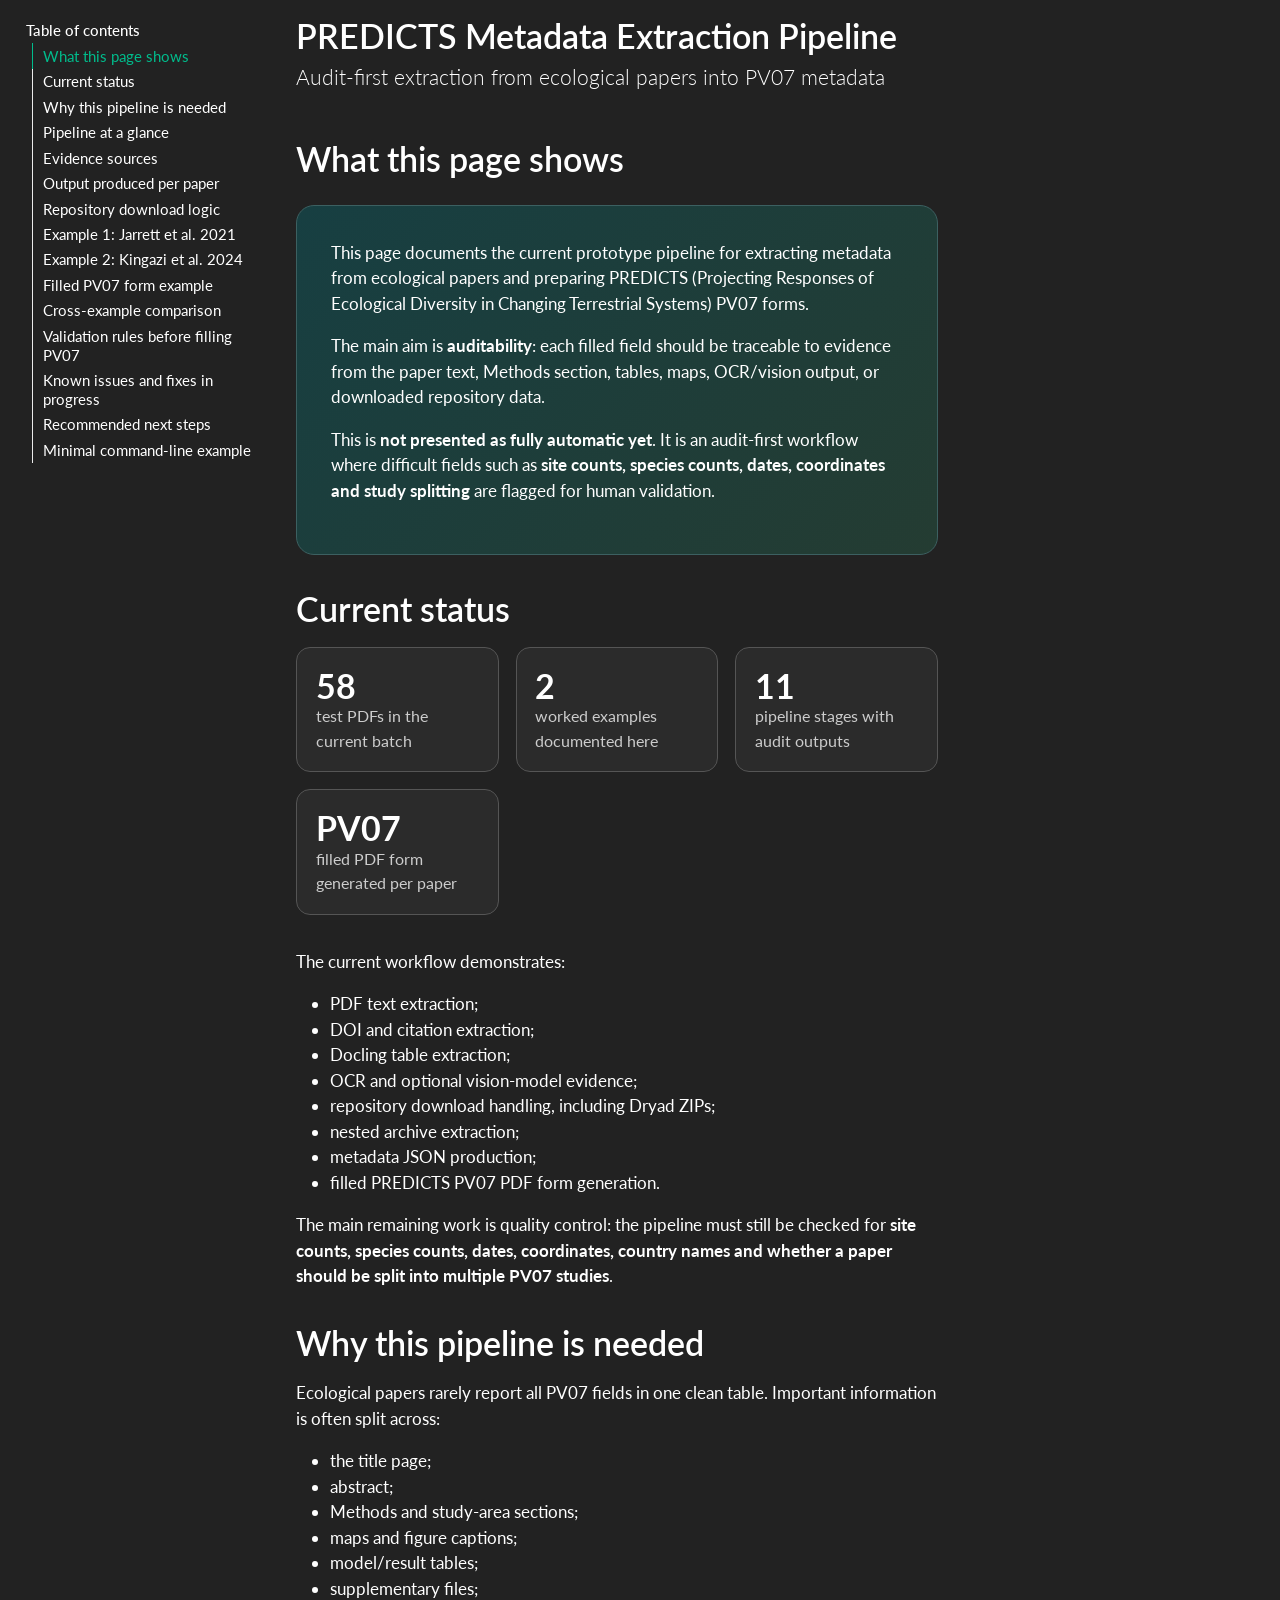
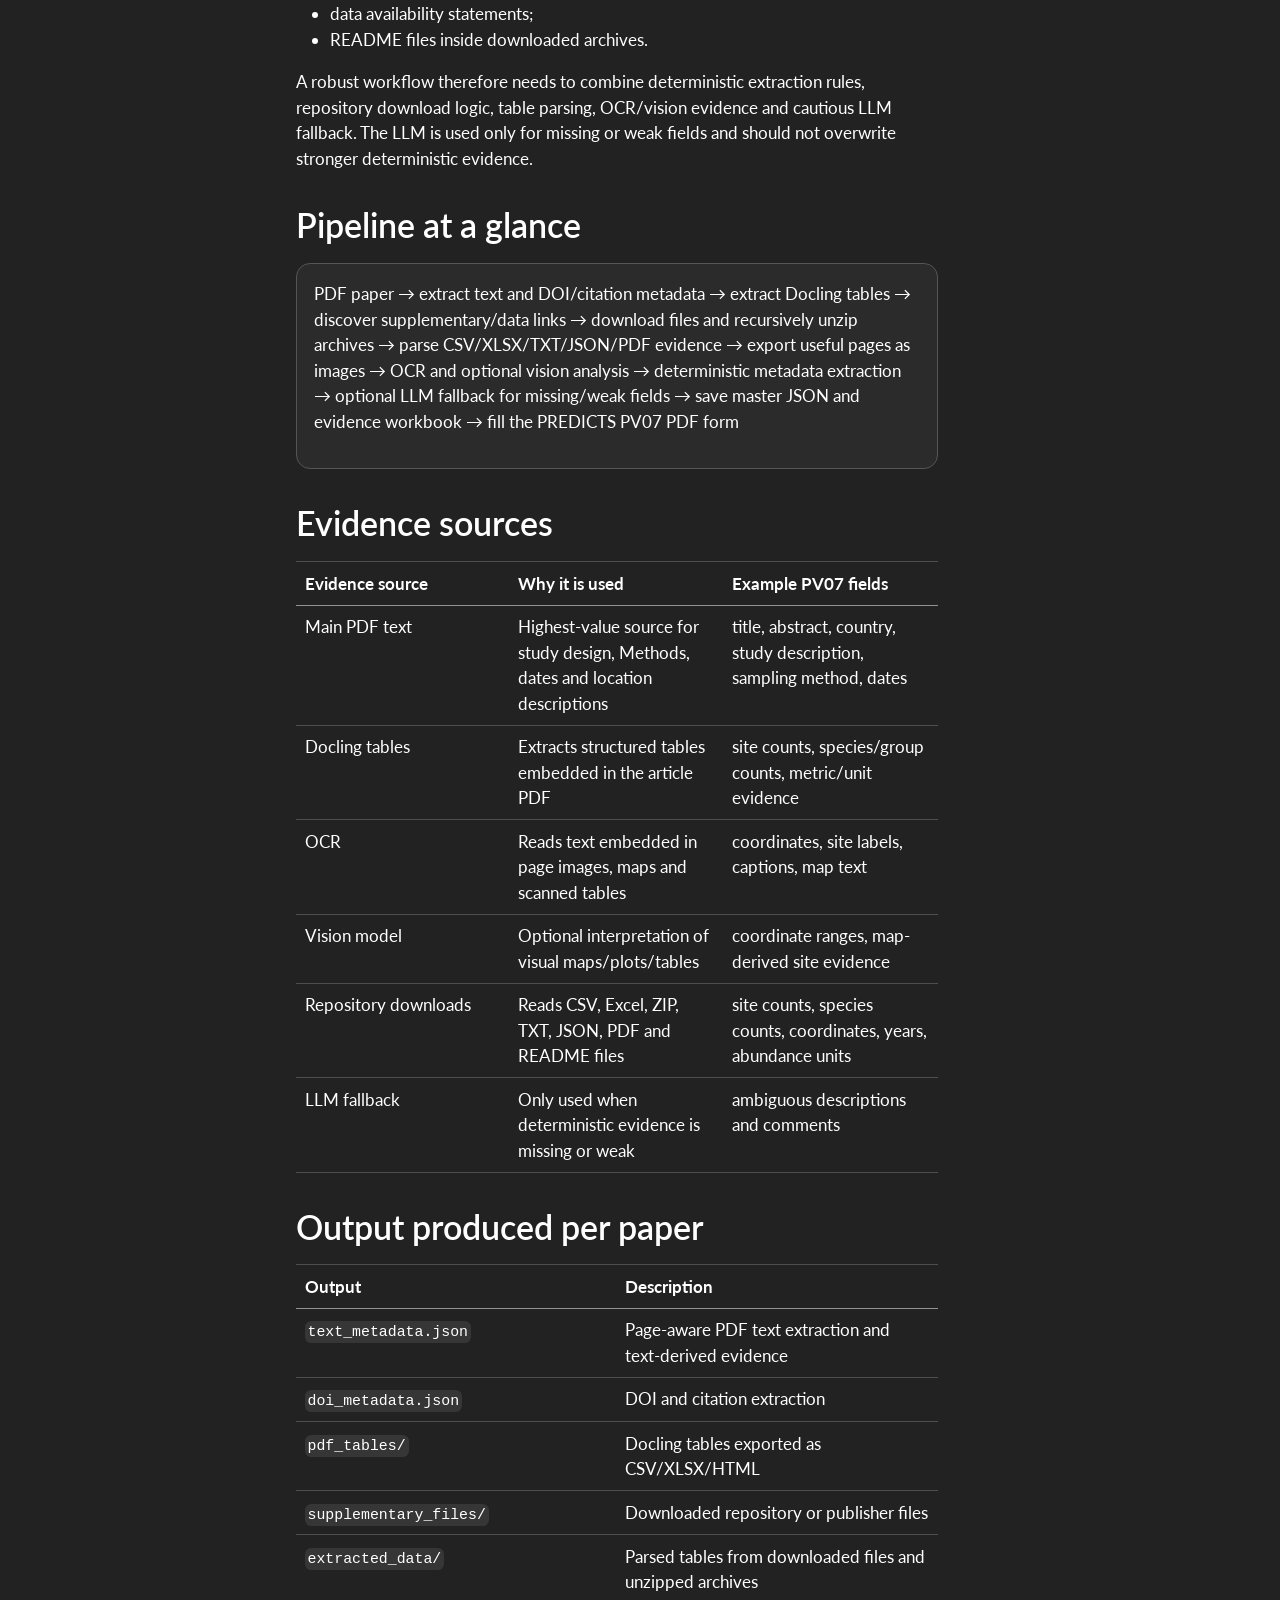
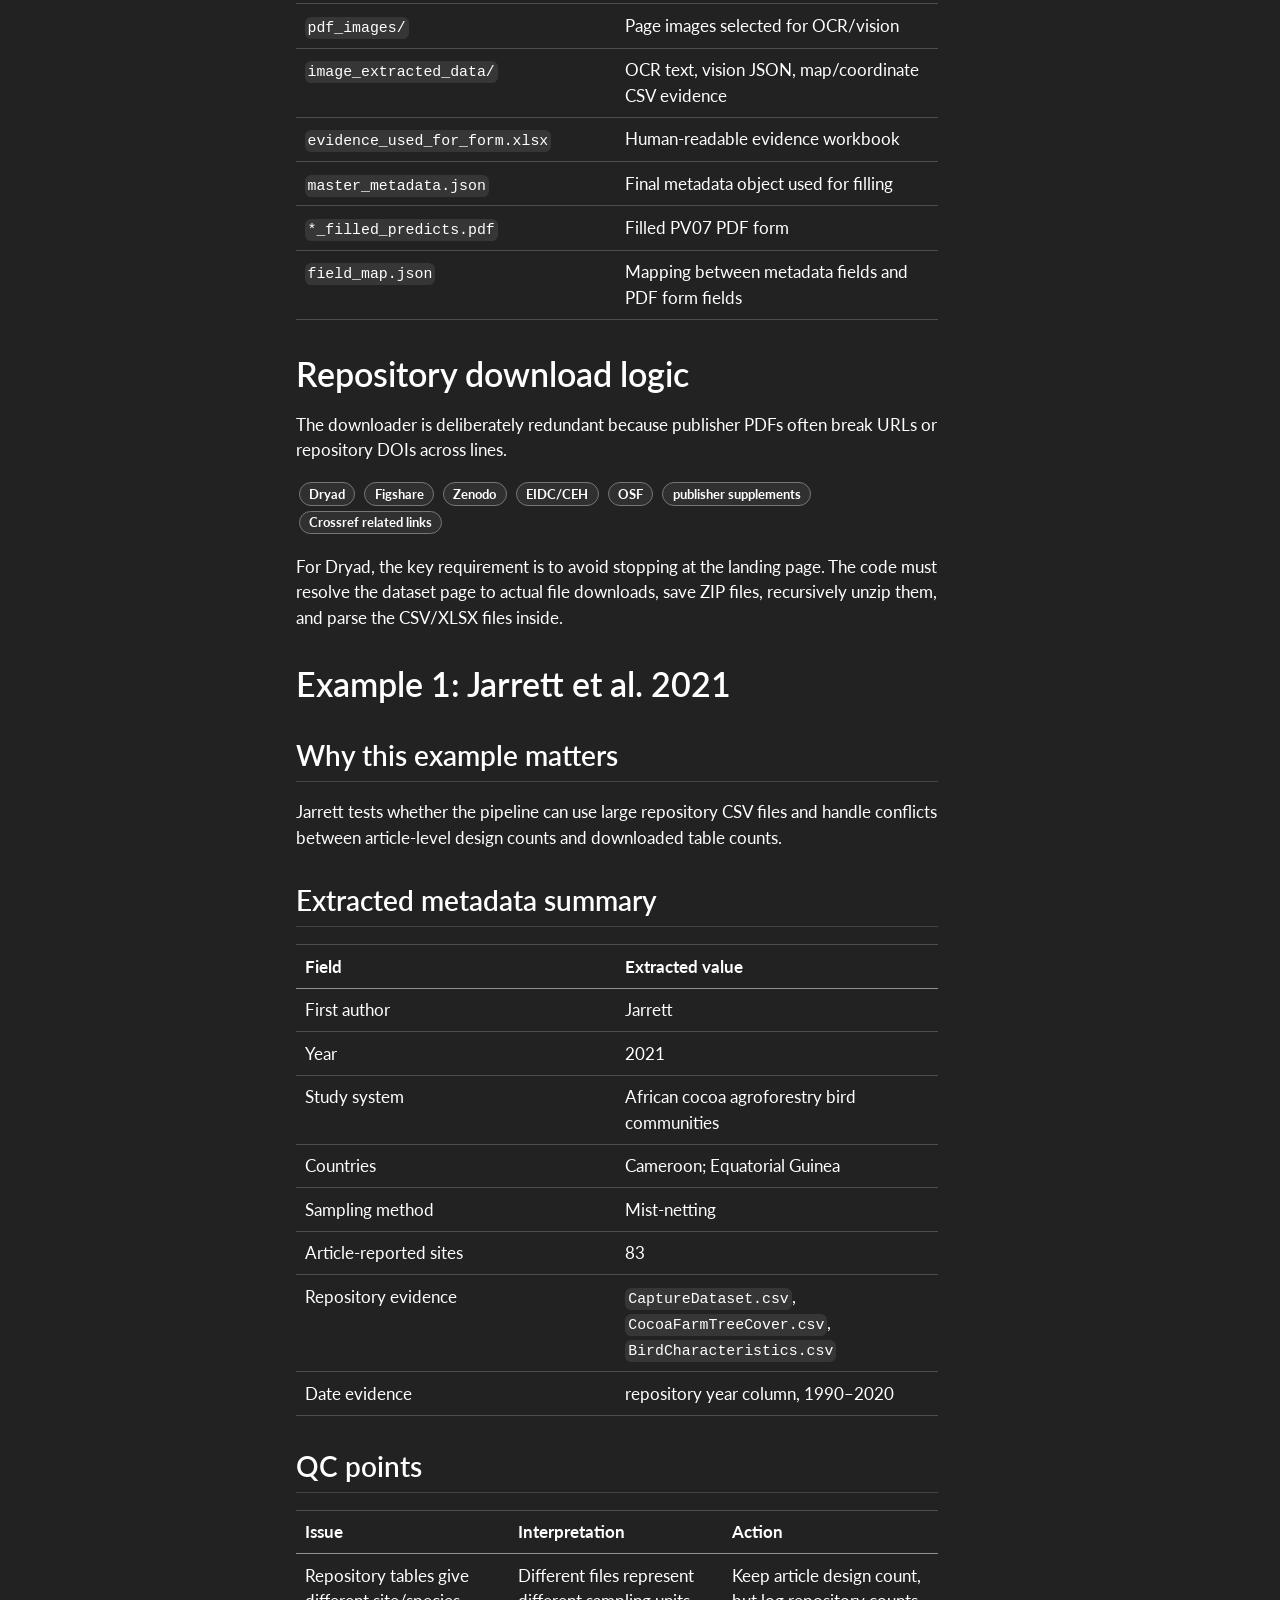
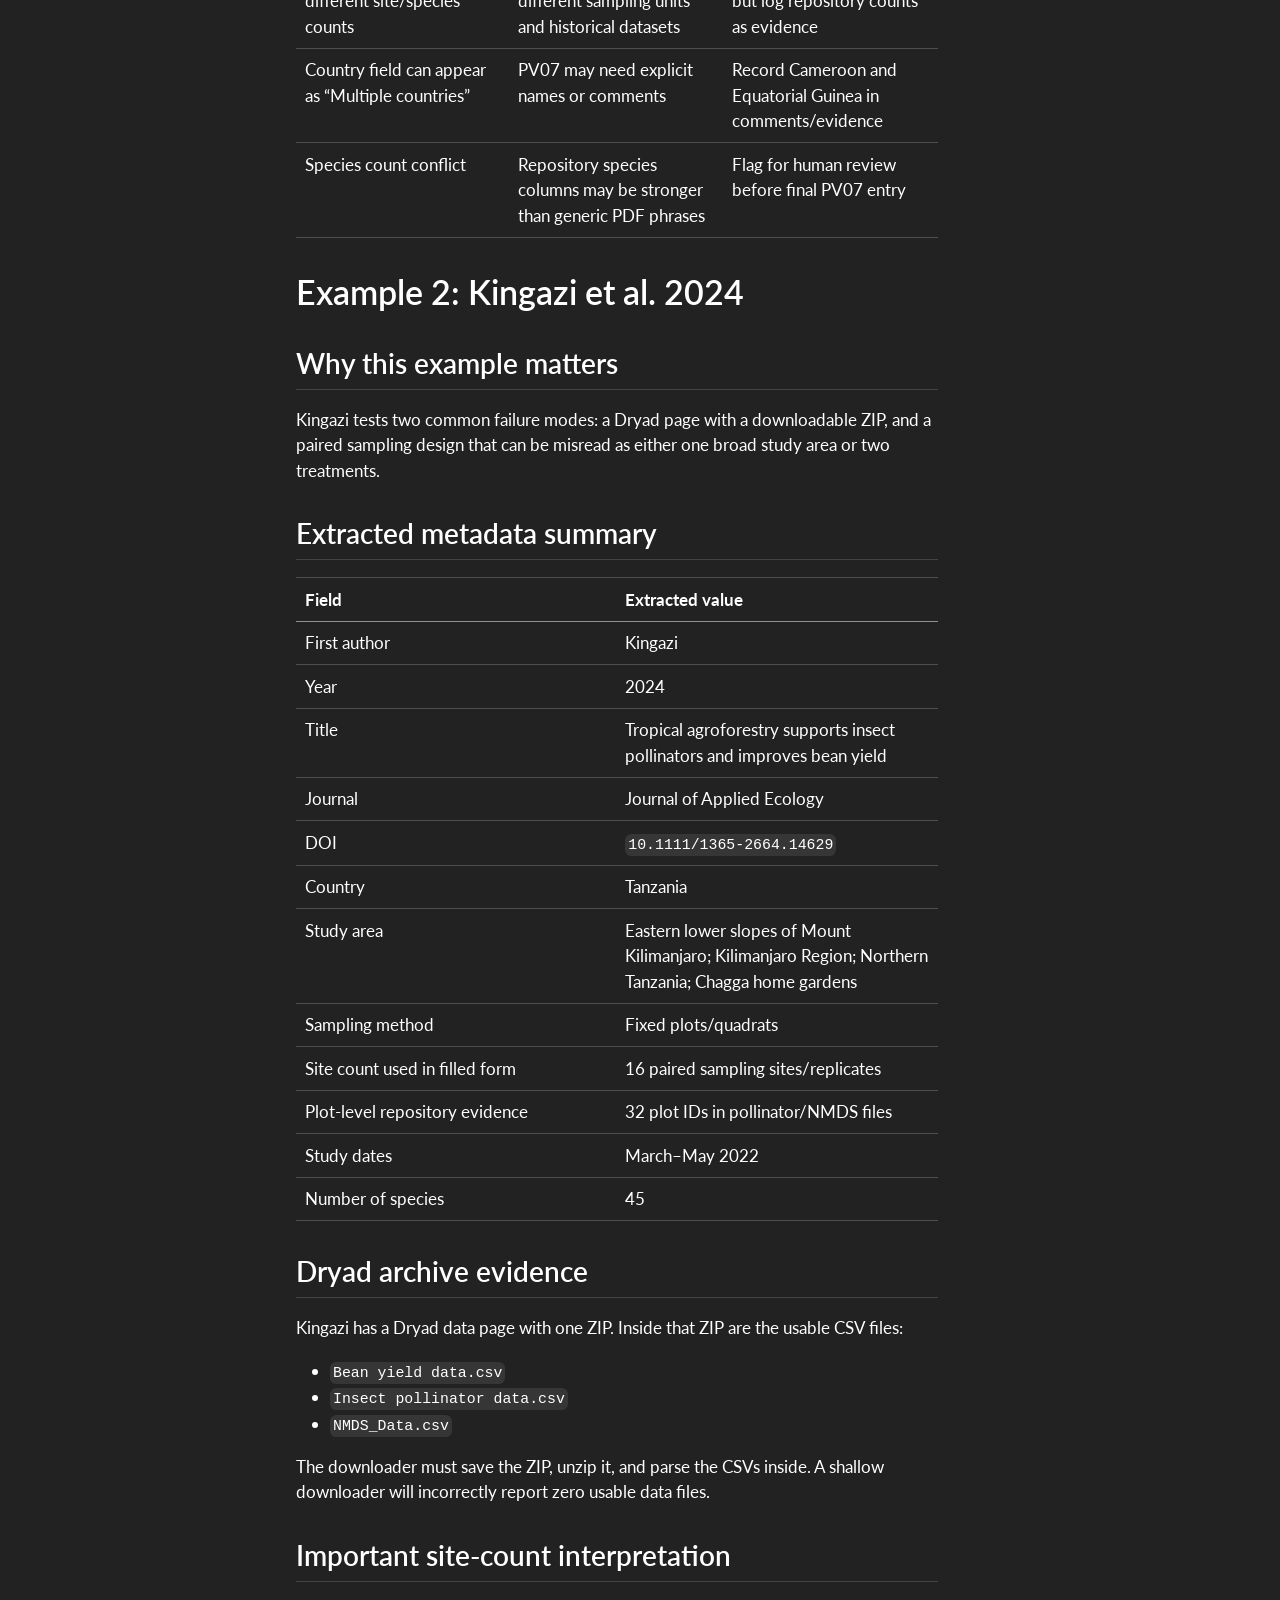
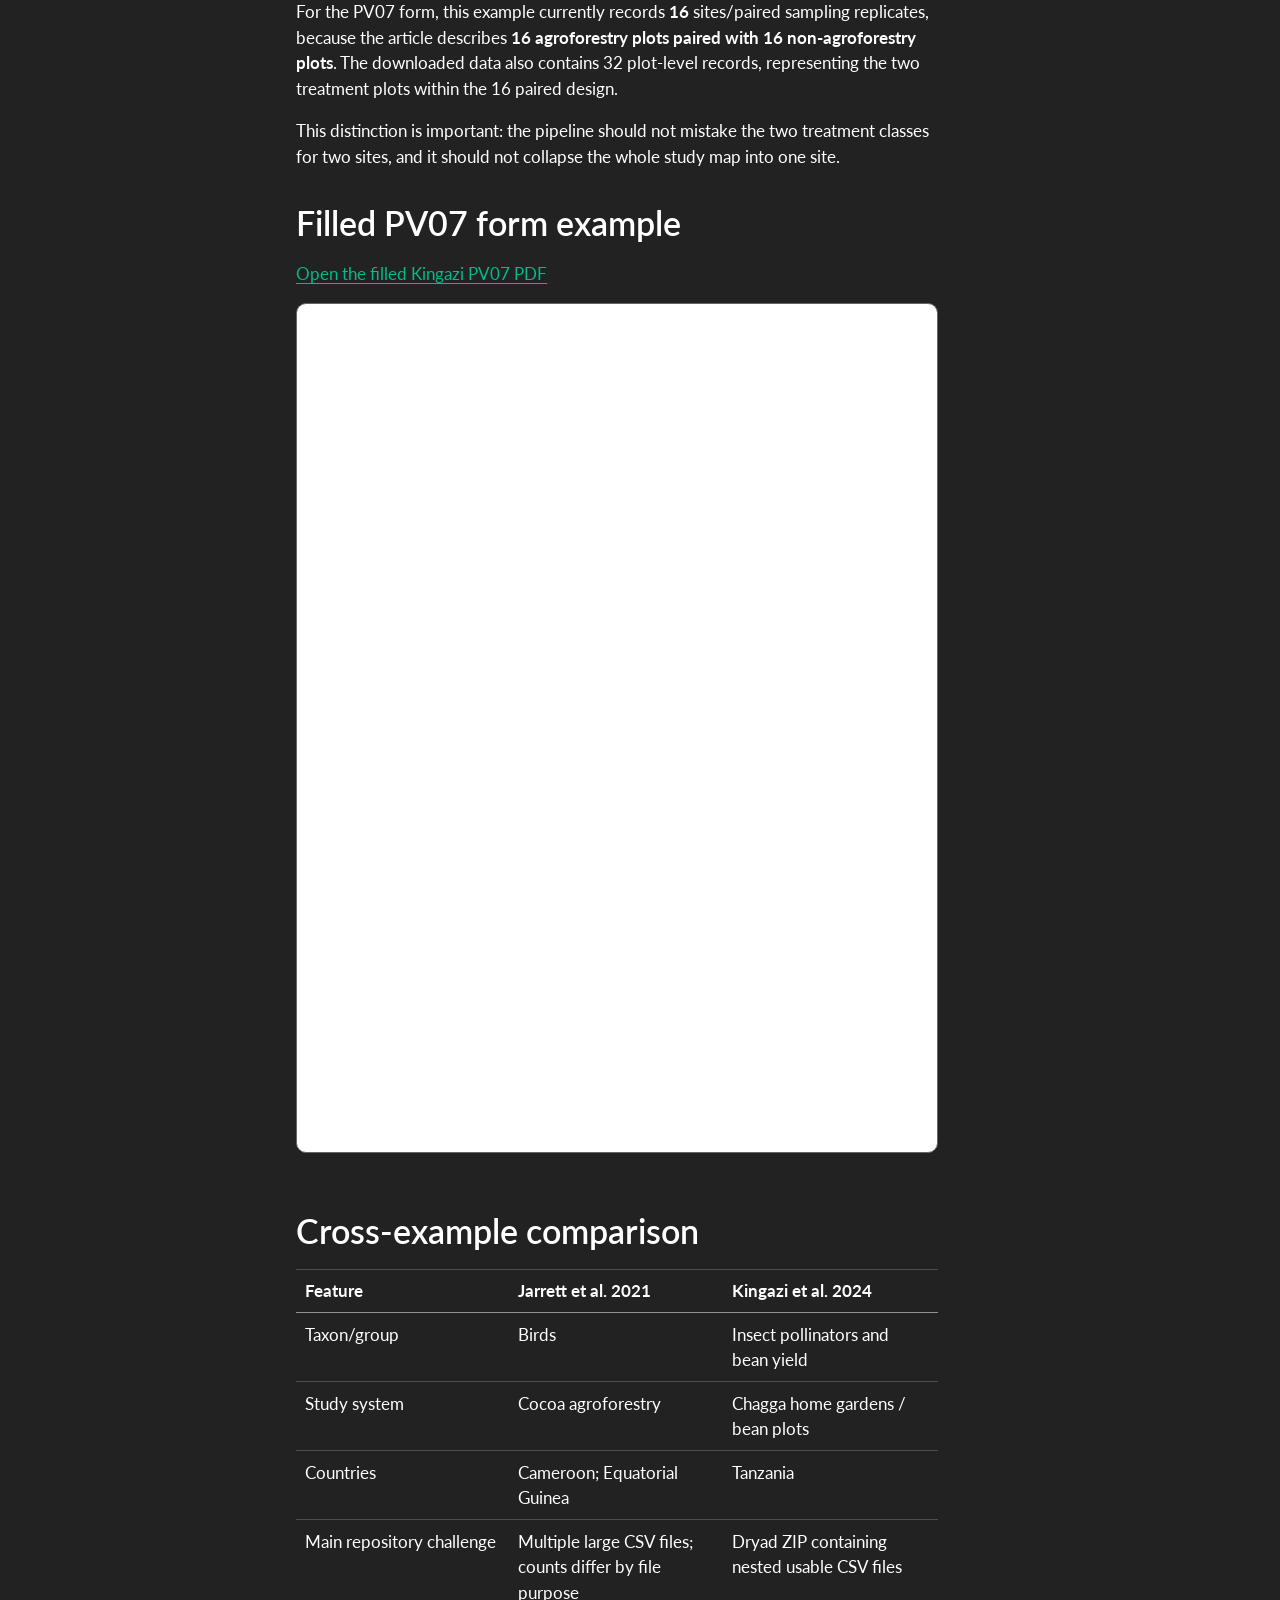
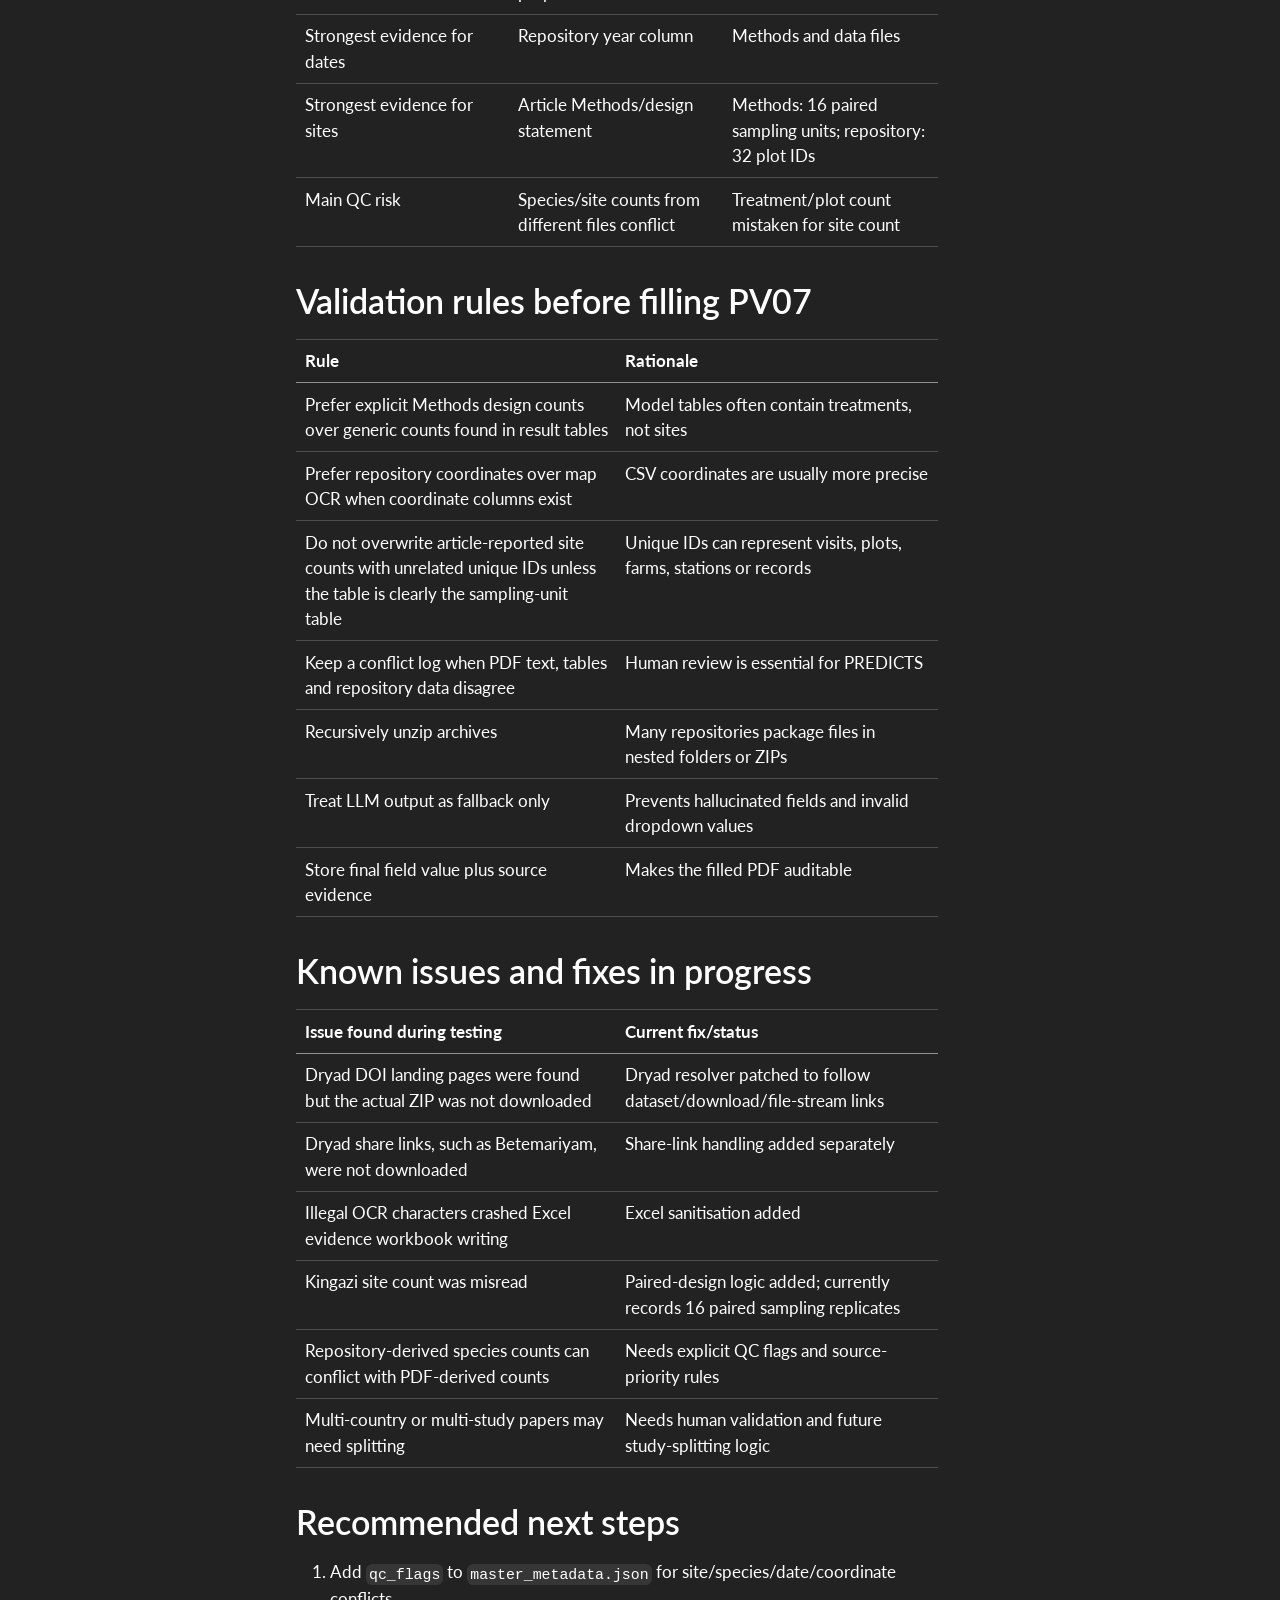
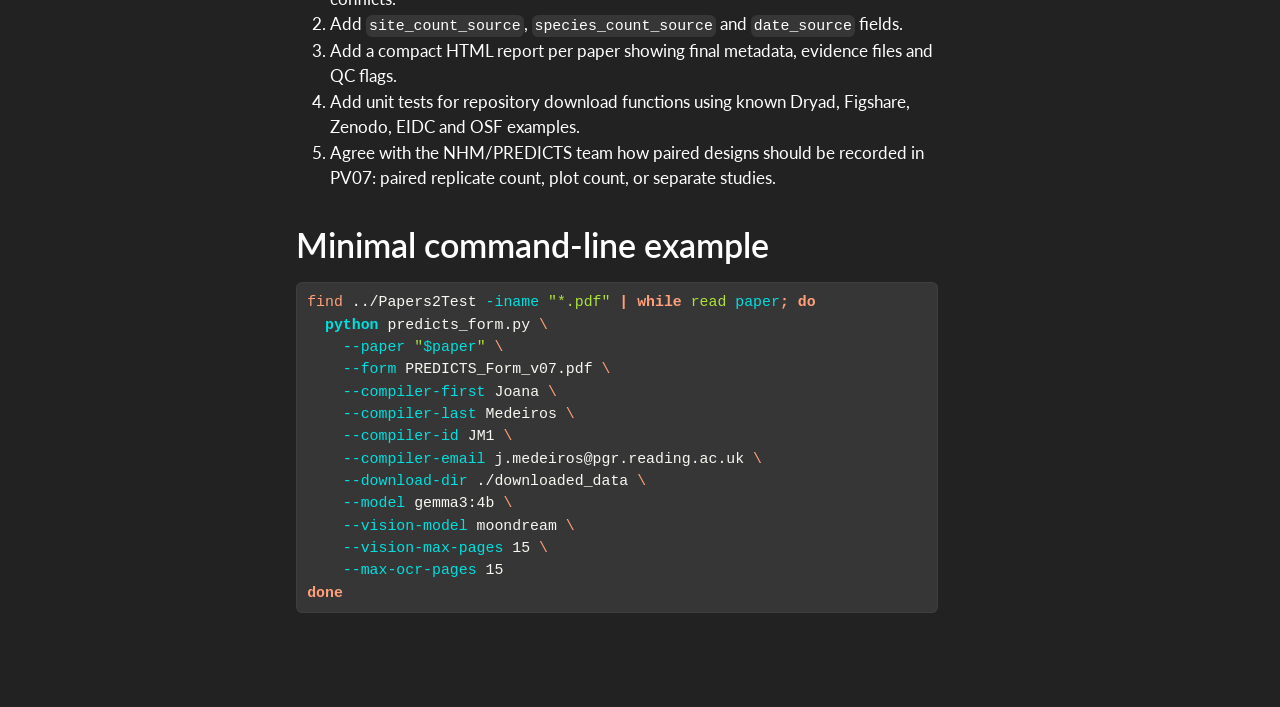
==== commit d08e6680: "Fix polished pipeline page rendering" ====
--- a/docs/index.html
+++ b/docs/index.html
@@ -95,21 +95,15 @@
   <li><a href="#example-1-jarrett-et-al.-2021" id="toc-example-1-jarrett-et-al.-2021" class="nav-link" data-scroll-target="#example-1-jarrett-et-al.-2021">Example 1: Jarrett et al.&nbsp;2021</a>
   <ul class="collapse">
   <li><a href="#why-this-example-matters" id="toc-why-this-example-matters" class="nav-link" data-scroll-target="#why-this-example-matters">Why this example matters</a></li>
-  <li><a href="#paper-metadata" id="toc-paper-metadata" class="nav-link" data-scroll-target="#paper-metadata">Paper metadata</a></li>
-  <li><a href="#current-extracted-pv07-style-metadata" id="toc-current-extracted-pv07-style-metadata" class="nav-link" data-scroll-target="#current-extracted-pv07-style-metadata">Current extracted PV07-style metadata</a></li>
-  <li><a href="#downloaded-data-evidence" id="toc-downloaded-data-evidence" class="nav-link" data-scroll-target="#downloaded-data-evidence">Downloaded data evidence</a></li>
-  <li><a href="#audit-notes" id="toc-audit-notes" class="nav-link" data-scroll-target="#audit-notes">Audit notes</a></li>
-  <li><a href="#visual-evidence" id="toc-visual-evidence" class="nav-link" data-scroll-target="#visual-evidence">Visual evidence</a></li>
+  <li><a href="#extracted-metadata-summary" id="toc-extracted-metadata-summary" class="nav-link" data-scroll-target="#extracted-metadata-summary">Extracted metadata summary</a></li>
+  <li><a href="#qc-points" id="toc-qc-points" class="nav-link" data-scroll-target="#qc-points">QC points</a></li>
   </ul></li>
   <li><a href="#example-2-kingazi-et-al.-2024" id="toc-example-2-kingazi-et-al.-2024" class="nav-link" data-scroll-target="#example-2-kingazi-et-al.-2024">Example 2: Kingazi et al.&nbsp;2024</a>
   <ul class="collapse">
   <li><a href="#why-this-example-matters-1" id="toc-why-this-example-matters-1" class="nav-link" data-scroll-target="#why-this-example-matters-1">Why this example matters</a></li>
-  <li><a href="#paper-metadata-1" id="toc-paper-metadata-1" class="nav-link" data-scroll-target="#paper-metadata-1">Paper metadata</a></li>
-  <li><a href="#current-extracted-pv07-style-metadata-1" id="toc-current-extracted-pv07-style-metadata-1" class="nav-link" data-scroll-target="#current-extracted-pv07-style-metadata-1">Current extracted PV07-style metadata</a></li>
-  <li><a href="#downloaded-data-evidence-1" id="toc-downloaded-data-evidence-1" class="nav-link" data-scroll-target="#downloaded-data-evidence-1">Downloaded data evidence</a></li>
-  <li><a href="#dryad-archive-structure" id="toc-dryad-archive-structure" class="nav-link" data-scroll-target="#dryad-archive-structure">Dryad archive structure</a></li>
-  <li><a href="#visual-evidence-1" id="toc-visual-evidence-1" class="nav-link" data-scroll-target="#visual-evidence-1">Visual evidence</a></li>
-  <li><a href="#quality-control-interpretation" id="toc-quality-control-interpretation" class="nav-link" data-scroll-target="#quality-control-interpretation">Quality-control interpretation</a></li>
+  <li><a href="#extracted-metadata-summary-1" id="toc-extracted-metadata-summary-1" class="nav-link" data-scroll-target="#extracted-metadata-summary-1">Extracted metadata summary</a></li>
+  <li><a href="#dryad-archive-evidence" id="toc-dryad-archive-evidence" class="nav-link" data-scroll-target="#dryad-archive-evidence">Dryad archive evidence</a></li>
+  <li><a href="#important-site-count-interpretation" id="toc-important-site-count-interpretation" class="nav-link" data-scroll-target="#important-site-count-interpretation">Important site-count interpretation</a></li>
   </ul></li>
   <li><a href="#filled-pv07-form-example" id="toc-filled-pv07-form-example" class="nav-link" data-scroll-target="#filled-pv07-form-example">Filled PV07 form example</a></li>
   <li><a href="#cross-example-comparison" id="toc-cross-example-comparison" class="nav-link" data-scroll-target="#cross-example-comparison">Cross-example comparison</a></li>
@@ -127,7 +121,7 @@
 <header id="title-block-header" class="quarto-title-block default">
 <div class="quarto-title">
 <h1 class="title">PREDICTS Metadata Extraction Pipeline</h1>
-<p class="subtitle lead">Auditable extraction from ecological papers into PV07 metadata</p>
+<p class="subtitle lead">Audit-first extraction from ecological papers into PV07 metadata</p>
 </div>
 
 
@@ -146,141 +140,133 @@
 
 <style>
 .hero {
-  padding: 1.4rem 1.6rem;
+  background: linear-gradient(135deg, #173f42, #243c32);
+  border: 1px solid #3c6061;
   border-radius: 18px;
-  background: linear-gradient(135deg, rgba(0,188,212,.22), rgba(105,240,174,.10));
-  border: 1px solid rgba(255,255,255,.14);
-  margin-bottom: 1.6rem;
+  padding: 2rem;
+  margin: 1.5rem 0 2rem 0;
 }
 .hero h1, .hero h2, .hero h3 { margin-top: 0; }
-.grid-cards {
+.status-grid {
   display: grid;
-  grid-template-columns: repeat(auto-fit, minmax(210px, 1fr));
-  gap: .85rem;
-  margin: 1rem 0 1.4rem 0;
+  grid-template-columns: repeat(auto-fit, minmax(180px, 1fr));
+  gap: 1rem;
+  margin: 1rem 0 2rem 0;
 }
-.card {
+.status-card {
+  border: 1px solid #555;
+  border-radius: 14px;
+  padding: 1.1rem;
+  background: #2b2b2b;
+}
+.status-card .big {
+  font-size: 2rem;
+  font-weight: 700;
+  line-height: 1.1;
+}
+.status-card .label {
+  color: #ccc;
+  font-size: 0.95rem;
+}
+.flow {
+  border: 1px solid #555;
+  border-radius: 14px;
   padding: 1rem;
-  border-radius: 14px;
-  background: rgba(255,255,255,.055);
-  border: 1px solid rgba(255,255,255,.12);
+  background: #2b2b2b;
+  font-size: 1rem;
 }
-.card .big {
-  font-size: 1.9rem;
-  font-weight: 750;
-  line-height: 1;
+.badge {
+  display: inline-block;
+  padding: 0.25rem 0.55rem;
+  border-radius: 999px;
+  border: 1px solid #777;
+  margin: 0.15rem;
+  background: #303030;
 }
-.card .label {
-  opacity: .82;
-  margin-top: .35rem;
-}
-.good { color: #69f0ae; font-weight: 700; }
-.warn { color: #ffd166; font-weight: 700; }
-.bad { color: #ff8a80; font-weight: 700; }
-.small { font-size: .92rem; opacity: .9; }
-.pdf-frame {
+iframe.pdf-preview {
   width: 100%;
-  height: 760px;
-  border: 1px solid rgba(255,255,255,.18);
-  border-radius: 12px;
+  height: 850px;
+  border: 1px solid #666;
+  border-radius: 10px;
   background: white;
 }
-.workflow {
-  font-family: ui-monospace, SFMono-Regular, Menlo, Monaco, Consolas, "Liberation Mono", monospace;
-  background: rgba(255,255,255,.06);
-  border: 1px solid rgba(255,255,255,.12);
-  border-radius: 14px;
-  padding: 1rem;
-  white-space: pre-wrap;
-}
 </style>
-<section id="what-this-page-shows" class="level2 hero">
-<h2 class="anchored" data-anchor-id="what-this-page-shows">What this page shows</h2>
-<p>This page documents the current <strong>prototype</strong> pipeline for extracting metadata from ecological papers and preparing PREDICTS PV07 forms. The key aim is <strong>auditability</strong>: each filled field should be traceable to evidence from the paper text, methods, tables, maps, OCR/vision output, or downloaded repository data.</p>
-<p>The pipeline is not presented as fully automatic yet. It is an audit-first workflow where difficult fields such as <strong>site counts, species counts, dates, coordinates and study splitting</strong> are flagged for human validation.</p>
+<section id="what-this-page-shows" class="level1">
+<h1>What this page shows</h1>
+<div class="hero">
+<p>This page documents the current prototype pipeline for extracting metadata from ecological papers and preparing PREDICTS (Projecting Responses of Ecological Diversity in Changing Terrestrial Systems) PV07 forms.</p>
+<p>The main aim is <strong>auditability</strong>: each filled field should be traceable to evidence from the paper text, Methods section, tables, maps, OCR/vision output, or downloaded repository data.</p>
+<p>This is <strong>not presented as fully automatic yet</strong>. It is an audit-first workflow where difficult fields such as <strong>site counts, species counts, dates, coordinates and study splitting</strong> are flagged for human validation.</p>
+</div>
 </section>
 <section id="current-status" class="level1">
 <h1>Current status</h1>
-<div class="grid-cards">
-<div class="card">
-<pre><code>&lt;div class="big"&gt;58&lt;/div&gt;
-&lt;div class="label"&gt;test PDFs in the working batch&lt;/div&gt;</code></pre>
-</div>
-<div class="card">
-<pre><code>&lt;div class="big"&gt;2&lt;/div&gt;
-&lt;div class="label"&gt;worked examples documented here&lt;/div&gt;</code></pre>
-</div>
-<div class="card">
-<pre><code>&lt;div class="big"&gt;11&lt;/div&gt;
-&lt;div class="label"&gt;pipeline stages with saved evidence&lt;/div&gt;</code></pre>
-</div>
-<div class="card">
-<pre><code>&lt;div class="big"&gt;PV07&lt;/div&gt;
-&lt;div class="label"&gt;filled PDF output target&lt;/div&gt;</code></pre>
-</div>
-</div>
-<table class="caption-top table">
-<colgroup>
-<col style="width: 50%">
-<col style="width: 50%">
-</colgroup>
-<thead>
-<tr class="header">
-<th>Component</th>
-<th>Current state</th>
-</tr>
-</thead>
-<tbody>
-<tr class="odd">
-<td>PDF text extraction</td>
-<td><span class="good">Working</span> for searchable PDFs using <code>pdfplumber</code>.</td>
-</tr>
-<tr class="even">
-<td>Article tables</td>
-<td><span class="good">Working</span> with Docling table export, but still needs table relevance filtering.</td>
-</tr>
-<tr class="odd">
-<td>OCR / page images</td>
-<td><span class="good">Working</span> as supporting evidence for maps, figures and scanned tables.</td>
-</tr>
-<tr class="even">
-<td>Vision model</td>
-<td><span class="warn">Optional</span>; useful for audit evidence, not trusted as sole source.</td>
-</tr>
-<tr class="odd">
-<td>Repository downloads</td>
-<td><span class="warn">Improving</span>; Dryad DOI and Dryad share-link cases now documented as key failure modes.</td>
-</tr>
-<tr class="even">
-<td>PV07 form filling</td>
-<td><span class="good">Working</span> once metadata fields are extracted.</td>
-</tr>
-<tr class="odd">
-<td>Metadata correctness</td>
-<td><span class="warn">Requires validation</span>, especially for sites, species, coordinates, dates and multi-study papers.</td>
-</tr>
-</tbody>
-</table>
+<div class="status-grid">
+<div class="status-card">
+<div class="big">
+58
+</div>
+<div class="label">
+test PDFs in the current batch
+</div>
+</div>
+<div class="status-card">
+<div class="big">
+2
+</div>
+<div class="label">
+worked examples documented here
+</div>
+</div>
+<div class="status-card">
+<div class="big">
+11
+</div>
+<div class="label">
+pipeline stages with audit outputs
+</div>
+</div>
+<div class="status-card">
+<div class="big">
+PV07
+</div>
+<div class="label">
+filled PDF form generated per paper
+</div>
+</div>
+</div>
+<p>The current workflow demonstrates:</p>
+<ul>
+<li>PDF text extraction;</li>
+<li>DOI and citation extraction;</li>
+<li>Docling table extraction;</li>
+<li>OCR and optional vision-model evidence;</li>
+<li>repository download handling, including Dryad ZIPs;</li>
+<li>nested archive extraction;</li>
+<li>metadata JSON production;</li>
+<li>filled PREDICTS PV07 PDF form generation.</li>
+</ul>
+<p>The main remaining work is quality control: the pipeline must still be checked for <strong>site counts, species counts, dates, coordinates, country names and whether a paper should be split into multiple PV07 studies</strong>.</p>
 </section>
 <section id="why-this-pipeline-is-needed" class="level1">
 <h1>Why this pipeline is needed</h1>
-<p>PREDICTS metadata extraction is difficult because ecological papers rarely report all PV07 fields in one clean table. Important information may be split across:</p>
+<p>Ecological papers rarely report all PV07 fields in one clean table. Important information is often split across:</p>
 <ul>
-<li>title page and abstract;</li>
-<li>Materials and Methods;</li>
-<li>study-site maps and figure captions;</li>
-<li>result tables;</li>
-<li>supplementary tables;</li>
-<li>repository ZIP files;</li>
+<li>the title page;</li>
+<li>abstract;</li>
+<li>Methods and study-area sections;</li>
+<li>maps and figure captions;</li>
+<li>model/result tables;</li>
+<li>supplementary files;</li>
 <li>data availability statements;</li>
 <li>README files inside downloaded archives.</li>
 </ul>
-<p>A robust workflow therefore needs to combine deterministic extraction rules, repository download logic, table parsing, OCR/vision evidence, and cautious LLM fallback. The LLM is used only for missing or weak fields and should not overwrite stronger deterministic evidence.</p>
+<p>A robust workflow therefore needs to combine deterministic extraction rules, repository download logic, table parsing, OCR/vision evidence and cautious LLM fallback. The LLM is used only for missing or weak fields and should not overwrite stronger deterministic evidence.</p>
 </section>
 <section id="pipeline-at-a-glance" class="level1">
 <h1>Pipeline at a glance</h1>
-<div class="workflow">
-<p>PDF paper ↓ 1. Extract text and DOI/citation metadata ↓ 2. Extract Docling tables from the article PDF ↓ 3. Discover supplementary/data links and repository DOIs ↓ 4. Download files and recursively unzip archives ↓ 5. Parse CSV/XLSX/TXT/JSON/PDF supplementary evidence ↓ 6. Export useful pages as images ↓ 7. OCR and optional vision analysis for maps/figures/scanned tables ↓ 8. Deterministic metadata extraction ↓ 9. Optional LLM fallback for missing/weak fields only ↓ 10. Save master JSON + evidence workbook ↓ 11. Fill the PREDICTS PV07 PDF form</p>
+<div class="flow">
+<p>PDF paper → extract text and DOI/citation metadata → extract Docling tables → discover supplementary/data links → download files and recursively unzip archives → parse CSV/XLSX/TXT/JSON/PDF evidence → export useful pages as images → OCR and optional vision analysis → deterministic metadata extraction → optional LLM fallback for missing/weak fields → save master JSON and evidence workbook → fill the PREDICTS PV07 PDF form</p>
 </div>
 </section>
 <section id="evidence-sources" class="level1">
@@ -301,45 +287,39 @@
 <tbody>
 <tr class="odd">
 <td>Main PDF text</td>
-<td>Highest-value source for study design, Methods, dates and descriptions.</td>
-<td>Title, abstract, country, study description, sampling method, dates.</td>
-</tr>
-<tr class="even">
-<td>Article tables</td>
-<td>Captures structured information embedded in the PDF.</td>
-<td>Site tables, species tables, sampling units, model/table evidence.</td>
+<td>Highest-value source for study design, Methods, dates and location descriptions</td>
+<td>title, abstract, country, study description, sampling method, dates</td>
+</tr>
+<tr class="even">
+<td>Docling tables</td>
+<td>Extracts structured tables embedded in the article PDF</td>
+<td>site counts, species/group counts, metric/unit evidence</td>
+</tr>
+<tr class="odd">
+<td>OCR</td>
+<td>Reads text embedded in page images, maps and scanned tables</td>
+<td>coordinates, site labels, captions, map text</td>
+</tr>
+<tr class="even">
+<td>Vision model</td>
+<td>Optional interpretation of visual maps/plots/tables</td>
+<td>coordinate ranges, map-derived site evidence</td>
 </tr>
 <tr class="odd">
 <td>Repository downloads</td>
-<td>Often contains the actual sampling data.</td>
-<td>Site IDs, species columns, coordinates, years, abundance units.</td>
-</tr>
-<tr class="even">
-<td>ZIP extraction</td>
-<td>Many datasets are nested inside repository ZIP files.</td>
-<td>CSV/XLSX files inside archives.</td>
-</tr>
-<tr class="odd">
-<td>OCR</td>
-<td>Recovers text from maps, image-only pages and scanned figure panels.</td>
-<td>Coordinates, site labels, captions.</td>
-</tr>
-<tr class="even">
-<td>Vision model</td>
-<td>Optional audit support for maps and complex visual tables.</td>
-<td>Approximate map interpretation and visual evidence summaries.</td>
-</tr>
-<tr class="odd">
+<td>Reads CSV, Excel, ZIP, TXT, JSON, PDF and README files</td>
+<td>site counts, species counts, coordinates, years, abundance units</td>
+</tr>
+<tr class="even">
 <td>LLM fallback</td>
-<td>Only fills gaps after deterministic extraction.</td>
-<td>Ambiguous text fields and comments, subject to validation.</td>
+<td>Only used when deterministic evidence is missing or weak</td>
+<td>ambiguous descriptions and comments</td>
 </tr>
 </tbody>
 </table>
 </section>
 <section id="output-produced-per-paper" class="level1">
 <h1>Output produced per paper</h1>
-<p>Each paper receives a paper-specific output directory. The important outputs are:</p>
 <table class="caption-top table">
 <colgroup>
 <col style="width: 50%">
@@ -348,124 +328,71 @@
 <thead>
 <tr class="header">
 <th>Output</th>
-<th>Purpose</th>
+<th>Description</th>
 </tr>
 </thead>
 <tbody>
 <tr class="odd">
 <td><code>text_metadata.json</code></td>
-<td>Page-aware PDF text and text-derived metadata.</td>
+<td>Page-aware PDF text extraction and text-derived evidence</td>
 </tr>
 <tr class="even">
 <td><code>doi_metadata.json</code></td>
-<td>DOI and citation extraction.</td>
+<td>DOI and citation extraction</td>
 </tr>
 <tr class="odd">
 <td><code>pdf_tables/</code></td>
-<td>Docling tables as CSV/XLSX/HTML.</td>
+<td>Docling tables exported as CSV/XLSX/HTML</td>
 </tr>
 <tr class="even">
 <td><code>supplementary_files/</code></td>
-<td>Downloaded repository or publisher supplementary files.</td>
+<td>Downloaded repository or publisher files</td>
 </tr>
 <tr class="odd">
 <td><code>extracted_data/</code></td>
-<td>Parsed and sampled downloaded tables, including unzipped files.</td>
+<td>Parsed tables from downloaded files and unzipped archives</td>
 </tr>
 <tr class="even">
 <td><code>pdf_images/</code></td>
-<td>Page images selected for OCR/vision.</td>
+<td>Page images selected for OCR/vision</td>
 </tr>
 <tr class="odd">
 <td><code>image_extracted_data/</code></td>
-<td>OCR text, vision JSON and map/coordinate evidence.</td>
+<td>OCR text, vision JSON, map/coordinate CSV evidence</td>
 </tr>
 <tr class="even">
 <td><code>evidence_used_for_form.xlsx</code></td>
-<td>Human-readable evidence workbook.</td>
+<td>Human-readable evidence workbook</td>
 </tr>
 <tr class="odd">
 <td><code>master_metadata.json</code></td>
-<td>Final metadata object used to fill PV07.</td>
+<td>Final metadata object used for filling</td>
 </tr>
 <tr class="even">
 <td><code>*_filled_predicts.pdf</code></td>
-<td>Filled PV07 form.</td>
+<td>Filled PV07 PDF form</td>
+</tr>
+<tr class="odd">
+<td><code>field_map.json</code></td>
+<td>Mapping between metadata fields and PDF form fields</td>
 </tr>
 </tbody>
 </table>
 </section>
 <section id="repository-download-logic" class="level1">
 <h1>Repository download logic</h1>
-<p>The repository downloader is deliberately redundant because ecological papers and publishers use inconsistent formats. URLs and DOIs are often broken across lines in PDFs, and repository landing pages do not always directly expose the data file.</p>
-<table class="caption-top table">
-<colgroup>
-<col style="width: 50%">
-<col style="width: 50%">
-</colgroup>
-<thead>
-<tr class="header">
-<th>Source</th>
-<th>Current handling</th>
-</tr>
-</thead>
-<tbody>
-<tr class="odd">
-<td>Dryad DOI datasets</td>
-<td>Detect <code>10.5061/dryad.*</code>, open Dryad landing/API pages and resolve file-stream/download links.</td>
-</tr>
-<tr class="even">
-<td>Dryad share links</td>
-<td>Detect <code>datadryad.org/stash/share/...</code> links and scrape the share landing page for downloadable files.</td>
-</tr>
-<tr class="odd">
-<td>Figshare</td>
-<td>Use Figshare article/file API when an article ID or DOI is found.</td>
-</tr>
-<tr class="even">
-<td>Zenodo</td>
-<td>Use records/files API where possible.</td>
-</tr>
-<tr class="odd">
-<td>EIDC/CEH</td>
-<td>Resolve UUID-style <code>10.5285/*</code> package links.</td>
-</tr>
-<tr class="even">
-<td>OSF</td>
-<td>Scrape storage/download URLs.</td>
-</tr>
-<tr class="odd">
-<td>Publisher supplementary material</td>
-<td>Scrape article HTML for supplement/mediaobject/download anchors.</td>
-</tr>
-<tr class="even">
-<td>Nested ZIP files</td>
-<td>Recursively unzip and parse CSV/XLSX files inside archives.</td>
-</tr>
-</tbody>
-</table>
-<div class="callout callout-style-default callout-warning callout-titled">
-<div class="callout-header d-flex align-content-center">
-<div class="callout-icon-container">
-<i class="callout-icon"></i>
-</div>
-<div class="callout-title-container flex-fill">
-<span class="screen-reader-only">Warning</span>Important limitation
-</div>
-</div>
-<div class="callout-body-container callout-body">
-<p>A downloaded file is not automatically the correct evidence for every field. For example, a repository may contain historical records, trait tables, model summaries, or treatment-level data. Site/species counts must be interpreted against the paper Methods.</p>
-</div>
-</div>
+<p>The downloader is deliberately redundant because publisher PDFs often break URLs or repository DOIs across lines.</p>
+<p><span class="badge">Dryad</span> <span class="badge">Figshare</span> <span class="badge">Zenodo</span> <span class="badge">EIDC/CEH</span> <span class="badge">OSF</span> <span class="badge">publisher supplements</span> <span class="badge">Crossref related links</span></p>
+<p>For Dryad, the key requirement is to avoid stopping at the landing page. The code must resolve the dataset page to actual file downloads, save ZIP files, recursively unzip them, and parse the CSV/XLSX files inside.</p>
 </section>
 <section id="example-1-jarrett-et-al.-2021" class="level1">
 <h1>Example 1: Jarrett et al.&nbsp;2021</h1>
 <section id="why-this-example-matters" class="level2">
 <h2 class="anchored" data-anchor-id="why-this-example-matters">Why this example matters</h2>
-<p>Jarrett is useful because it tests a common PREDICTS problem: the repository data contains large CSV files with several possible counting units. The pipeline must not blindly use the largest unique count if the paper defines the study design differently.</p>
-</section>
-<section id="paper-metadata" class="level2">
-<h2 class="anchored" data-anchor-id="paper-metadata">Paper metadata</h2>
+<p>Jarrett tests whether the pipeline can use large repository CSV files and handle conflicts between article-level design counts and downloaded table counts.</p>
+</section>
+<section id="extracted-metadata-summary" class="level2">
+<h2 class="anchored" data-anchor-id="extracted-metadata-summary">Extracted metadata summary</h2>
 <table class="caption-top table">
 <colgroup>
 <col style="width: 50%">
@@ -474,7 +401,7 @@
 <thead>
 <tr class="header">
 <th>Field</th>
-<th>Value</th>
+<th>Extracted value</th>
 </tr>
 </thead>
 <tbody>
@@ -487,101 +414,34 @@
 <td>2021</td>
 </tr>
 <tr class="odd">
-<td>Title</td>
-<td>Bird communities in African cocoa agroforestry are diverse but lack specialized insectivores</td>
-</tr>
-<tr class="even">
-<td>Journal</td>
-<td>Journal of Applied Ecology</td>
-</tr>
-<tr class="odd">
-<td>DOI</td>
-<td><code>10.1111/1365-2664.13864</code></td>
+<td>Study system</td>
+<td>African cocoa agroforestry bird communities</td>
+</tr>
+<tr class="even">
+<td>Countries</td>
+<td>Cameroon; Equatorial Guinea</td>
+</tr>
+<tr class="odd">
+<td>Sampling method</td>
+<td>Mist-netting</td>
+</tr>
+<tr class="even">
+<td>Article-reported sites</td>
+<td>83</td>
+</tr>
+<tr class="odd">
+<td>Repository evidence</td>
+<td><code>CaptureDataset.csv</code>, <code>CocoaFarmTreeCover.csv</code>, <code>BirdCharacteristics.csv</code></td>
+</tr>
+<tr class="even">
+<td>Date evidence</td>
+<td>repository year column, 1990–2020</td>
 </tr>
 </tbody>
 </table>
 </section>
-<section id="current-extracted-pv07-style-metadata" class="level2">
-<h2 class="anchored" data-anchor-id="current-extracted-pv07-style-metadata">Current extracted PV07-style metadata</h2>
-<table class="caption-top table">
-<thead>
-<tr class="header">
-<th>Field</th>
-<th>Current value</th>
-</tr>
-</thead>
-<tbody>
-<tr class="odd">
-<td>Countries</td>
-<td>Cameroon; Equatorial Guinea</td>
-</tr>
-<tr class="even">
-<td>Region</td>
-<td>Southern Cameroon; Northern Equatorial Guinea</td>
-</tr>
-<tr class="odd">
-<td>Sampling method</td>
-<td>Mist-netting</td>
-</tr>
-<tr class="even">
-<td>Article-reported sites</td>
-<td>83</td>
-</tr>
-<tr class="odd">
-<td>Study date range</td>
-<td>1990–2020</td>
-</tr>
-<tr class="even">
-<td>Abundance metric</td>
-<td>abundance</td>
-</tr>
-<tr class="odd">
-<td>Abundance unit</td>
-<td>individuals</td>
-</tr>
-<tr class="even">
-<td>Sampling effort unit</td>
-<td>net</td>
-</tr>
-</tbody>
-</table>
-</section>
-<section id="downloaded-data-evidence" class="level2">
-<h2 class="anchored" data-anchor-id="downloaded-data-evidence">Downloaded data evidence</h2>
-<table class="caption-top table">
-<colgroup>
-<col style="width: 30%">
-<col style="width: 40%">
-<col style="width: 30%">
-</colgroup>
-<thead>
-<tr class="header">
-<th>File</th>
-<th style="text-align: right;">Rows</th>
-<th>Evidence extracted</th>
-</tr>
-</thead>
-<tbody>
-<tr class="odd">
-<td><code>CaptureDataset.csv</code></td>
-<td style="text-align: right;">22,368</td>
-<td>Species, year, season, site, country, region and habitat columns.</td>
-</tr>
-<tr class="even">
-<td><code>CocoaFarmTreeCover.csv</code></td>
-<td style="text-align: right;">38</td>
-<td>Farm IDs and latitude/longitude columns.</td>
-</tr>
-<tr class="odd">
-<td><code>BirdCharacteristics.csv</code></td>
-<td style="text-align: right;">259</td>
-<td>Species traits and feeding guild information.</td>
-</tr>
-</tbody>
-</table>
-</section>
-<section id="audit-notes" class="level2">
-<h2 class="anchored" data-anchor-id="audit-notes">Audit notes</h2>
+<section id="qc-points" class="level2">
+<h2 class="anchored" data-anchor-id="qc-points">QC points</h2>
 <table class="caption-top table">
 <colgroup>
 <col style="width: 33%">
@@ -591,48 +451,38 @@
 <thead>
 <tr class="header">
 <th>Issue</th>
-<th>Why it matters</th>
-<th>Current interpretation</th>
+<th>Interpretation</th>
+<th>Action</th>
 </tr>
 </thead>
 <tbody>
 <tr class="odd">
-<td>Site counts differ between article text and supplementary tables.</td>
-<td>Different files encode different sampling units.</td>
-<td>Prefer the article Methods count when it defines the design; keep repository counts as audit evidence.</td>
-</tr>
-<tr class="even">
-<td>Species counts differ between capture records and trait tables.</td>
-<td>Trait tables may not equal sampled abundance records.</td>
-<td>Keep a conflict flag and avoid silent overwrite.</td>
-</tr>
-<tr class="odd">
-<td>Countries may need explicit listing.</td>
-<td>PV07 may need country names or separate studies depending on final curation.</td>
-<td>Store Cameroon and Equatorial Guinea clearly in comments/evidence.</td>
+<td>Repository tables give different site/species counts</td>
+<td>Different files represent different sampling units and historical datasets</td>
+<td>Keep article design count, but log repository counts as evidence</td>
+</tr>
+<tr class="even">
+<td>Country field can appear as “Multiple countries”</td>
+<td>PV07 may need explicit names or comments</td>
+<td>Record Cameroon and Equatorial Guinea in comments/evidence</td>
+</tr>
+<tr class="odd">
+<td>Species count conflict</td>
+<td>Repository species columns may be stronger than generic PDF phrases</td>
+<td>Flag for human review before final PV07 entry</td>
 </tr>
 </tbody>
 </table>
-</section>
-<section id="visual-evidence" class="level2">
-<h2 class="anchored" data-anchor-id="visual-evidence">Visual evidence</h2>
-<p><img src="assets/jarrett_page3.jpg" class="img-fluid" alt="Exported page image from Jarrett et al. used as audit evidence."></p>
-<p><img src="assets/jarrett_page4.jpg" class="img-fluid" alt="Exported page image from Jarrett et al. used as OCR or visual evidence."></p>
 </section>
 </section>
 <section id="example-2-kingazi-et-al.-2024" class="level1">
 <h1>Example 2: Kingazi et al.&nbsp;2024</h1>
 <section id="why-this-example-matters-1" class="level2">
 <h2 class="anchored" data-anchor-id="why-this-example-matters-1">Why this example matters</h2>
-<p>Kingazi is useful because it exposed two important failure modes:</p>
-<ol type="1">
-<li>the data availability link goes to a Dryad landing page containing a ZIP file;</li>
-<li>the site count can be misread if the extractor confuses treatment types, plot IDs and paired design.</li>
-</ol>
-<p>The corrected interpretation is that the paper reports <strong>16 paired sampling blocks/sites</strong>, with 16 agroforestry plots paired with 16 non-agroforestry plots. The repository data also contains 32 plot IDs because each pair has two plot types.</p>
-</section>
-<section id="paper-metadata-1" class="level2">
-<h2 class="anchored" data-anchor-id="paper-metadata-1">Paper metadata</h2>
+<p>Kingazi tests two common failure modes: a Dryad page with a downloadable ZIP, and a paired sampling design that can be misread as either one broad study area or two treatments.</p>
+</section>
+<section id="extracted-metadata-summary-1" class="level2">
+<h2 class="anchored" data-anchor-id="extracted-metadata-summary-1">Extracted metadata summary</h2>
 <table class="caption-top table">
 <colgroup>
 <col style="width: 50%">
@@ -641,7 +491,7 @@
 <thead>
 <tr class="header">
 <th>Field</th>
-<th>Value</th>
+<th>Extracted value</th>
 </tr>
 </thead>
 <tbody>
@@ -666,169 +516,56 @@
 <td><code>10.1111/1365-2664.14629</code></td>
 </tr>
 <tr class="even">
-<td>Repository</td>
-<td>Dryad dataset DOI <code>10.5061/dryad.3tx95x6pd</code></td>
+<td>Country</td>
+<td>Tanzania</td>
+</tr>
+<tr class="odd">
+<td>Study area</td>
+<td>Eastern lower slopes of Mount Kilimanjaro; Kilimanjaro Region; Northern Tanzania; Chagga home gardens</td>
+</tr>
+<tr class="even">
+<td>Sampling method</td>
+<td>Fixed plots/quadrats</td>
+</tr>
+<tr class="odd">
+<td>Site count used in filled form</td>
+<td>16 paired sampling sites/replicates</td>
+</tr>
+<tr class="even">
+<td>Plot-level repository evidence</td>
+<td>32 plot IDs in pollinator/NMDS files</td>
+</tr>
+<tr class="odd">
+<td>Study dates</td>
+<td>March–May 2022</td>
+</tr>
+<tr class="even">
+<td>Number of species</td>
+<td>45</td>
 </tr>
 </tbody>
 </table>
 </section>
-<section id="current-extracted-pv07-style-metadata-1" class="level2">
-<h2 class="anchored" data-anchor-id="current-extracted-pv07-style-metadata-1">Current extracted PV07-style metadata</h2>
-<table class="caption-top table">
-<colgroup>
-<col style="width: 50%">
-<col style="width: 50%">
-</colgroup>
-<thead>
-<tr class="header">
-<th>Field</th>
-<th>Current value</th>
-</tr>
-</thead>
-<tbody>
-<tr class="odd">
-<td>Country</td>
-<td>Tanzania</td>
-</tr>
-<tr class="even">
-<td>Continent/region</td>
-<td>Africa</td>
-</tr>
-<tr class="odd">
-<td>Location</td>
-<td>Eastern lower slopes of Mount Kilimanjaro; Kilimanjaro Region; Northern Tanzania; Chagga home gardens</td>
-</tr>
-<tr class="even">
-<td>Sampling method</td>
-<td>Fixed plots/quadrats</td>
-</tr>
-<tr class="odd">
-<td>Number of sites</td>
-<td>16 paired blocks/sites</td>
-</tr>
-<tr class="even">
-<td>Plot records in repository</td>
-<td>32 plot IDs</td>
-</tr>
-<tr class="odd">
-<td>Number of species/taxa</td>
-<td>45</td>
-</tr>
-<tr class="even">
-<td>Study dates</td>
-<td>March–May 2022</td>
-</tr>
-<tr class="odd">
-<td>Abundance metric</td>
-<td>abundance</td>
-</tr>
-<tr class="even">
-<td>Abundance unit</td>
-<td>individuals</td>
-</tr>
-<tr class="odd">
-<td>Sampling effort unit</td>
-<td>plot</td>
-</tr>
-</tbody>
-</table>
-</section>
-<section id="downloaded-data-evidence-1" class="level2">
-<h2 class="anchored" data-anchor-id="downloaded-data-evidence-1">Downloaded data evidence</h2>
-<table class="caption-top table">
-<colgroup>
-<col style="width: 30%">
-<col style="width: 40%">
-<col style="width: 30%">
-</colgroup>
-<thead>
-<tr class="header">
-<th>File</th>
-<th style="text-align: right;">Rows</th>
-<th>Evidence extracted</th>
-</tr>
-</thead>
-<tbody>
-<tr class="odd">
-<td><code>Bean yield data.csv</code></td>
-<td style="text-align: right;">120</td>
-<td>Yield records by plot, pair, habitat type and pollination treatment.</td>
-</tr>
-<tr class="even">
-<td><code>Insect pollinator data.csv</code></td>
-<td style="text-align: right;">32</td>
-<td>Pollinator abundance/richness/visitation rate by plot and pair.</td>
-</tr>
-<tr class="odd">
-<td><code>NMDS_Data.csv</code></td>
-<td style="text-align: right;">32</td>
-<td>Taxon-by-plot matrix with plot IDs and habitat type.</td>
-</tr>
-</tbody>
-</table>
-</section>
-<section id="dryad-archive-structure" class="level2">
-<h2 class="anchored" data-anchor-id="dryad-archive-structure">Dryad archive structure</h2>
-<pre class="text"><code>supplementary_files/
-└── 10.5061_dryad.3tx95x6pd_dataset.zip
-
-extracted_data/
-├── 10.5061_dryad.3tx95x6pd_dataset_unzipped/
-│   ├── Data_Kingazi_et_al..zip
-│   └── README.csv
-└── Data_Kingazi_et_al._unzipped/
-    └── Data/
-        ├── Bean yield data.csv
-        ├── Insect pollinator data.csv
-        └── NMDS_Data.csv</code></pre>
-</section>
-<section id="visual-evidence-1" class="level2">
-<h2 class="anchored" data-anchor-id="visual-evidence-1">Visual evidence</h2>
-<p>Page 3 contains the study map and example agroforestry/non-agroforestry plots.</p>
-<p><img src="assets/kingazi_page3.jpg" class="img-fluid" alt="Kingazi et al. page 3 with study map and example agroforestry/non-agroforestry plots."></p>
-<p>Page 4 contains the experimental design and sampling details.</p>
-<p><img src="assets/kingazi_page4.jpg" class="img-fluid" alt="Kingazi et al. page 4 with experimental design and pollinator sampling methods."></p>
-</section>
-<section id="quality-control-interpretation" class="level2">
-<h2 class="anchored" data-anchor-id="quality-control-interpretation">Quality-control interpretation</h2>
-<table class="caption-top table">
-<colgroup>
-<col style="width: 33%">
-<col style="width: 33%">
-<col style="width: 33%">
-</colgroup>
-<thead>
-<tr class="header">
-<th>Field</th>
-<th>Risk</th>
-<th>Correct handling</th>
-</tr>
-</thead>
-<tbody>
-<tr class="odd">
-<td>Number of sites</td>
-<td>The extractor may confuse one broad study area, two treatments, 16 pairs, or 32 plot IDs.</td>
-<td>Use <strong>16 paired blocks/sites</strong> for PV07 site count, and record 32 plot IDs as supporting repository evidence.</td>
-</tr>
-<tr class="even">
-<td>Sampling design</td>
-<td>Two treatment types are not two sites.</td>
-<td>Treat agroforestry and non-agroforestry as paired plot types within the design.</td>
-</tr>
-<tr class="odd">
-<td>Repository download</td>
-<td>A shallow downloader may stop at the Dryad page and miss the ZIP.</td>
-<td>Resolve the Dryad DOI to the ZIP and recursively extract CSVs.</td>
-</tr>
-</tbody>
-</table>
+<section id="dryad-archive-evidence" class="level2">
+<h2 class="anchored" data-anchor-id="dryad-archive-evidence">Dryad archive evidence</h2>
+<p>Kingazi has a Dryad data page with one ZIP. Inside that ZIP are the usable CSV files:</p>
+<ul>
+<li><code>Bean yield data.csv</code></li>
+<li><code>Insect pollinator data.csv</code></li>
+<li><code>NMDS_Data.csv</code></li>
+</ul>
+<p>The downloader must save the ZIP, unzip it, and parse the CSVs inside. A shallow downloader will incorrectly report zero usable data files.</p>
+</section>
+<section id="important-site-count-interpretation" class="level2">
+<h2 class="anchored" data-anchor-id="important-site-count-interpretation">Important site-count interpretation</h2>
+<p>For the PV07 form, this example currently records <strong>16</strong> sites/paired sampling replicates, because the article describes <strong>16 agroforestry plots paired with 16 non-agroforestry plots</strong>. The downloaded data also contains 32 plot-level records, representing the two treatment plots within the 16 paired design.</p>
+<p>This distinction is important: the pipeline should not mistake the two treatment classes for two sites, and it should not collapse the whole study map into one site.</p>
 </section>
 </section>
 <section id="filled-pv07-form-example" class="level1">
 <h1>Filled PV07 form example</h1>
-<p>The embedded PDF below is the filled PV07 form for the Kingazi example.</p>
 <p><a href="examples/JM1_2024__Kingazi/JM1_2024__Kingazi_filled_predicts.pdf">Open the filled Kingazi PV07 PDF</a></p>
-<iframe class="pdf-frame" src="examples/JM1_2024__Kingazi/JM1_2024__Kingazi_filled_predicts.pdf">
+<iframe class="pdf-preview" src="examples/JM1_2024__Kingazi/JM1_2024__Kingazi_filled_predicts.pdf">
 </iframe>
 </section>
 <section id="cross-example-comparison" class="level1">
@@ -863,24 +600,24 @@
 <td>Tanzania</td>
 </tr>
 <tr class="even">
-<td>Repository challenge</td>
-<td>Multiple large CSV files with different sampling units.</td>
-<td>Dryad DOI points to a ZIP containing nested data files.</td>
+<td>Main repository challenge</td>
+<td>Multiple large CSV files; counts differ by file purpose</td>
+<td>Dryad ZIP containing nested usable CSV files</td>
 </tr>
 <tr class="odd">
 <td>Strongest evidence for dates</td>
-<td>Repository year column and article text.</td>
-<td>Methods and data files: March–May 2022.</td>
+<td>Repository year column</td>
+<td>Methods and data files</td>
 </tr>
 <tr class="even">
 <td>Strongest evidence for sites</td>
-<td>Article Methods: 83 sites.</td>
-<td>Article Methods: 16 paired blocks/sites; repository has 32 plot IDs.</td>
+<td>Article Methods/design statement</td>
+<td>Methods: 16 paired sampling units; repository: 32 plot IDs</td>
 </tr>
 <tr class="odd">
 <td>Main QC risk</td>
-<td>Conflicting species/site counts across files.</td>
-<td>Treatment/plot count mistaken for site count.</td>
+<td>Species/site counts from different files conflict</td>
+<td>Treatment/plot count mistaken for site count</td>
 </tr>
 </tbody>
 </table>
@@ -900,32 +637,32 @@
 </thead>
 <tbody>
 <tr class="odd">
-<td>Prefer explicit Methods design counts over generic counts found in result tables.</td>
-<td>Model tables often contain treatment levels, not sites.</td>
-</tr>
-<tr class="even">
-<td>Keep repository-derived counts as evidence, not automatic truth.</td>
-<td>Repository files may encode visits, farms, records, traits or historical datasets.</td>
-</tr>
-<tr class="odd">
-<td>Prefer downloaded coordinates over map OCR when coordinate columns exist.</td>
-<td>Repository coordinates are usually more precise and machine-readable.</td>
-</tr>
-<tr class="even">
-<td>Never silently overwrite a field when PDF text, tables and repository data disagree.</td>
-<td>Conflicts should be visible in the evidence workbook.</td>
-</tr>
-<tr class="odd">
-<td>Recursively unzip archives and parse nested files.</td>
-<td>Many repositories package data in nested folders or ZIPs.</td>
-</tr>
-<tr class="even">
-<td>Treat LLM output as fallback only.</td>
-<td>Prevents hallucinated fields and invalid PV07 dropdown entries.</td>
-</tr>
-<tr class="odd">
-<td>Save both final value and evidence source.</td>
-<td>Makes the filled PDF auditable.</td>
+<td>Prefer explicit Methods design counts over generic counts found in result tables</td>
+<td>Model tables often contain treatments, not sites</td>
+</tr>
+<tr class="even">
+<td>Prefer repository coordinates over map OCR when coordinate columns exist</td>
+<td>CSV coordinates are usually more precise</td>
+</tr>
+<tr class="odd">
+<td>Do not overwrite article-reported site counts with unrelated unique IDs unless the table is clearly the sampling-unit table</td>
+<td>Unique IDs can represent visits, plots, farms, stations or records</td>
+</tr>
+<tr class="even">
+<td>Keep a conflict log when PDF text, tables and repository data disagree</td>
+<td>Human review is essential for PREDICTS</td>
+</tr>
+<tr class="odd">
+<td>Recursively unzip archives</td>
+<td>Many repositories package files in nested folders or ZIPs</td>
+</tr>
+<tr class="even">
+<td>Treat LLM output as fallback only</td>
+<td>Prevents hallucinated fields and invalid dropdown values</td>
+</tr>
+<tr class="odd">
+<td>Store final field value plus source evidence</td>
+<td>Makes the filled PDF auditable</td>
 </tr>
 </tbody>
 </table>
@@ -939,30 +676,34 @@
 </colgroup>
 <thead>
 <tr class="header">
-<th>Issue</th>
-<th>Status</th>
+<th>Issue found during testing</th>
+<th>Current fix/status</th>
 </tr>
 </thead>
 <tbody>
 <tr class="odd">
-<td>Some papers still fail repository download because they use non-standard share links.</td>
-<td>Being patched with repository-specific handlers.</td>
-</tr>
-<tr class="even">
-<td>Excel audit output can fail when OCR text contains illegal characters.</td>
-<td>Patched by stripping characters that <code>openpyxl</code> cannot write.</td>
-</tr>
-<tr class="odd">
-<td>Site counts remain the highest-risk field.</td>
-<td>Needs a conflict log and <code>site_count_source</code> field.</td>
-</tr>
-<tr class="even">
-<td>Species counts can be overwritten by weak evidence.</td>
-<td>Needs stricter priority rules and species-count provenance.</td>
-</tr>
-<tr class="odd">
-<td>Some visual/OCR evidence is noisy.</td>
-<td>Keep it as supporting evidence, not as primary evidence when text/repository data are stronger.</td>
+<td>Dryad DOI landing pages were found but the actual ZIP was not downloaded</td>
+<td>Dryad resolver patched to follow dataset/download/file-stream links</td>
+</tr>
+<tr class="even">
+<td>Dryad share links, such as Betemariyam, were not downloaded</td>
+<td>Share-link handling added separately</td>
+</tr>
+<tr class="odd">
+<td>Illegal OCR characters crashed Excel evidence workbook writing</td>
+<td>Excel sanitisation added</td>
+</tr>
+<tr class="even">
+<td>Kingazi site count was misread</td>
+<td>Paired-design logic added; currently records 16 paired sampling replicates</td>
+</tr>
+<tr class="odd">
+<td>Repository-derived species counts can conflict with PDF-derived counts</td>
+<td>Needs explicit QC flags and source-priority rules</td>
+</tr>
+<tr class="even">
+<td>Multi-country or multi-study papers may need splitting</td>
+<td>Needs human validation and future study-splitting logic</td>
 </tr>
 </tbody>
 </table>
@@ -970,45 +711,29 @@
 <section id="recommended-next-steps" class="level1">
 <h1>Recommended next steps</h1>
 <ol type="1">
-<li>Add <code>qc_flags</code> to <code>master_metadata.json</code>.</li>
-<li>Add <code>site_count_source</code>, <code>species_count_source</code>, <code>date_source</code> and <code>coordinate_source</code>.</li>
-<li>Produce a one-page HTML audit summary per paper.</li>
-<li>Add regression tests for known examples: Kingazi, Jarrett, Klinkovská, Guenat, Geldenhuys and Betemariyam.</li>
-<li>Add unit tests for Dryad DOI, Dryad share-link, Figshare, Zenodo, EIDC and OSF download functions.</li>
-<li>Decide with the PREDICTS team how paired designs should be represented consistently in PV07.</li>
+<li>Add <code>qc_flags</code> to <code>master_metadata.json</code> for site/species/date/coordinate conflicts.</li>
+<li>Add <code>site_count_source</code>, <code>species_count_source</code> and <code>date_source</code> fields.</li>
+<li>Add a compact HTML report per paper showing final metadata, evidence files and QC flags.</li>
+<li>Add unit tests for repository download functions using known Dryad, Figshare, Zenodo, EIDC and OSF examples.</li>
+<li>Agree with the NHM/PREDICTS team how paired designs should be recorded in PV07: paired replicate count, plot count, or separate studies.</li>
 </ol>
 </section>
 <section id="minimal-command-line-example" class="level1">
 <h1>Minimal command-line example</h1>
-<div class="callout callout-style-default callout-note callout-titled">
-<div class="callout-header d-flex align-content-center collapsed" data-bs-toggle="collapse" data-bs-target=".callout-2-contents" aria-controls="callout-2" aria-expanded="false" aria-label="Toggle callout">
-<div class="callout-icon-container">
-<i class="callout-icon"></i>
-</div>
-<div class="callout-title-container flex-fill">
-<span class="screen-reader-only">Note</span>Batch command used for the test set
-</div>
-<div class="callout-btn-toggle d-inline-block border-0 py-1 ps-1 pe-0 float-end"><i class="callout-toggle"></i></div>
-</div>
-<div id="callout-2" class="callout-2-contents callout-collapse collapse">
-<div class="callout-body-container callout-body">
-<div class="code-copy-outer-scaffold"><div class="sourceCode" id="cb6"><pre class="sourceCode bash code-with-copy"><code class="sourceCode bash"><span id="cb6-1"><a href="#cb6-1" aria-hidden="true" tabindex="-1"></a><span class="fu">find</span> ../Papers2Test <span class="at">-iname</span> <span class="st">"*.pdf"</span> <span class="kw">|</span> <span class="cf">while</span> <span class="bu">read</span> <span class="va">paper</span><span class="kw">;</span> <span class="cf">do</span></span>
-<span id="cb6-2"><a href="#cb6-2" aria-hidden="true" tabindex="-1"></a>  <span class="ex">python</span> predicts_form.py <span class="dt">\</span></span>
-<span id="cb6-3"><a href="#cb6-3" aria-hidden="true" tabindex="-1"></a>    <span class="at">--paper</span> <span class="st">"</span><span class="va">$paper</span><span class="st">"</span> <span class="dt">\</span></span>
-<span id="cb6-4"><a href="#cb6-4" aria-hidden="true" tabindex="-1"></a>    <span class="at">--form</span> PREDICTS_Form_v07.pdf <span class="dt">\</span></span>
-<span id="cb6-5"><a href="#cb6-5" aria-hidden="true" tabindex="-1"></a>    <span class="at">--compiler-first</span> Joana <span class="dt">\</span></span>
-<span id="cb6-6"><a href="#cb6-6" aria-hidden="true" tabindex="-1"></a>    <span class="at">--compiler-last</span> Medeiros <span class="dt">\</span></span>
-<span id="cb6-7"><a href="#cb6-7" aria-hidden="true" tabindex="-1"></a>    <span class="at">--compiler-id</span> JM1 <span class="dt">\</span></span>
-<span id="cb6-8"><a href="#cb6-8" aria-hidden="true" tabindex="-1"></a>    <span class="at">--compiler-email</span> j.medeiros@pgr.reading.ac.uk <span class="dt">\</span></span>
-<span id="cb6-9"><a href="#cb6-9" aria-hidden="true" tabindex="-1"></a>    <span class="at">--download-dir</span> ./downloaded_data <span class="dt">\</span></span>
-<span id="cb6-10"><a href="#cb6-10" aria-hidden="true" tabindex="-1"></a>    <span class="at">--model</span> gemma3:4b <span class="dt">\</span></span>
-<span id="cb6-11"><a href="#cb6-11" aria-hidden="true" tabindex="-1"></a>    <span class="at">--vision-model</span> moondream <span class="dt">\</span></span>
-<span id="cb6-12"><a href="#cb6-12" aria-hidden="true" tabindex="-1"></a>    <span class="at">--vision-max-pages</span> 15 <span class="dt">\</span></span>
-<span id="cb6-13"><a href="#cb6-13" aria-hidden="true" tabindex="-1"></a>    <span class="at">--max-ocr-pages</span> 15</span>
-<span id="cb6-14"><a href="#cb6-14" aria-hidden="true" tabindex="-1"></a><span class="cf">done</span></span></code></pre></div><button title="Copy to Clipboard" class="code-copy-button"><i class="bi"></i></button></div>
-</div>
-</div>
-</div>
+<div class="code-copy-outer-scaffold"><div class="sourceCode" id="cb1"><pre class="sourceCode bash code-with-copy"><code class="sourceCode bash"><span id="cb1-1"><a href="#cb1-1" aria-hidden="true" tabindex="-1"></a><span class="fu">find</span> ../Papers2Test <span class="at">-iname</span> <span class="st">"*.pdf"</span> <span class="kw">|</span> <span class="cf">while</span> <span class="bu">read</span> <span class="va">paper</span><span class="kw">;</span> <span class="cf">do</span></span>
+<span id="cb1-2"><a href="#cb1-2" aria-hidden="true" tabindex="-1"></a>  <span class="ex">python</span> predicts_form.py <span class="dt">\</span></span>
+<span id="cb1-3"><a href="#cb1-3" aria-hidden="true" tabindex="-1"></a>    <span class="at">--paper</span> <span class="st">"</span><span class="va">$paper</span><span class="st">"</span> <span class="dt">\</span></span>
+<span id="cb1-4"><a href="#cb1-4" aria-hidden="true" tabindex="-1"></a>    <span class="at">--form</span> PREDICTS_Form_v07.pdf <span class="dt">\</span></span>
+<span id="cb1-5"><a href="#cb1-5" aria-hidden="true" tabindex="-1"></a>    <span class="at">--compiler-first</span> Joana <span class="dt">\</span></span>
+<span id="cb1-6"><a href="#cb1-6" aria-hidden="true" tabindex="-1"></a>    <span class="at">--compiler-last</span> Medeiros <span class="dt">\</span></span>
+<span id="cb1-7"><a href="#cb1-7" aria-hidden="true" tabindex="-1"></a>    <span class="at">--compiler-id</span> JM1 <span class="dt">\</span></span>
+<span id="cb1-8"><a href="#cb1-8" aria-hidden="true" tabindex="-1"></a>    <span class="at">--compiler-email</span> j.medeiros@pgr.reading.ac.uk <span class="dt">\</span></span>
+<span id="cb1-9"><a href="#cb1-9" aria-hidden="true" tabindex="-1"></a>    <span class="at">--download-dir</span> ./downloaded_data <span class="dt">\</span></span>
+<span id="cb1-10"><a href="#cb1-10" aria-hidden="true" tabindex="-1"></a>    <span class="at">--model</span> gemma3:4b <span class="dt">\</span></span>
+<span id="cb1-11"><a href="#cb1-11" aria-hidden="true" tabindex="-1"></a>    <span class="at">--vision-model</span> moondream <span class="dt">\</span></span>
+<span id="cb1-12"><a href="#cb1-12" aria-hidden="true" tabindex="-1"></a>    <span class="at">--vision-max-pages</span> 15 <span class="dt">\</span></span>
+<span id="cb1-13"><a href="#cb1-13" aria-hidden="true" tabindex="-1"></a>    <span class="at">--max-ocr-pages</span> 15</span>
+<span id="cb1-14"><a href="#cb1-14" aria-hidden="true" tabindex="-1"></a><span class="cf">done</span></span></code></pre></div><button title="Copy to Clipboard" class="code-copy-button"><i class="bi"></i></button></div>
 </section>
 
 </main>
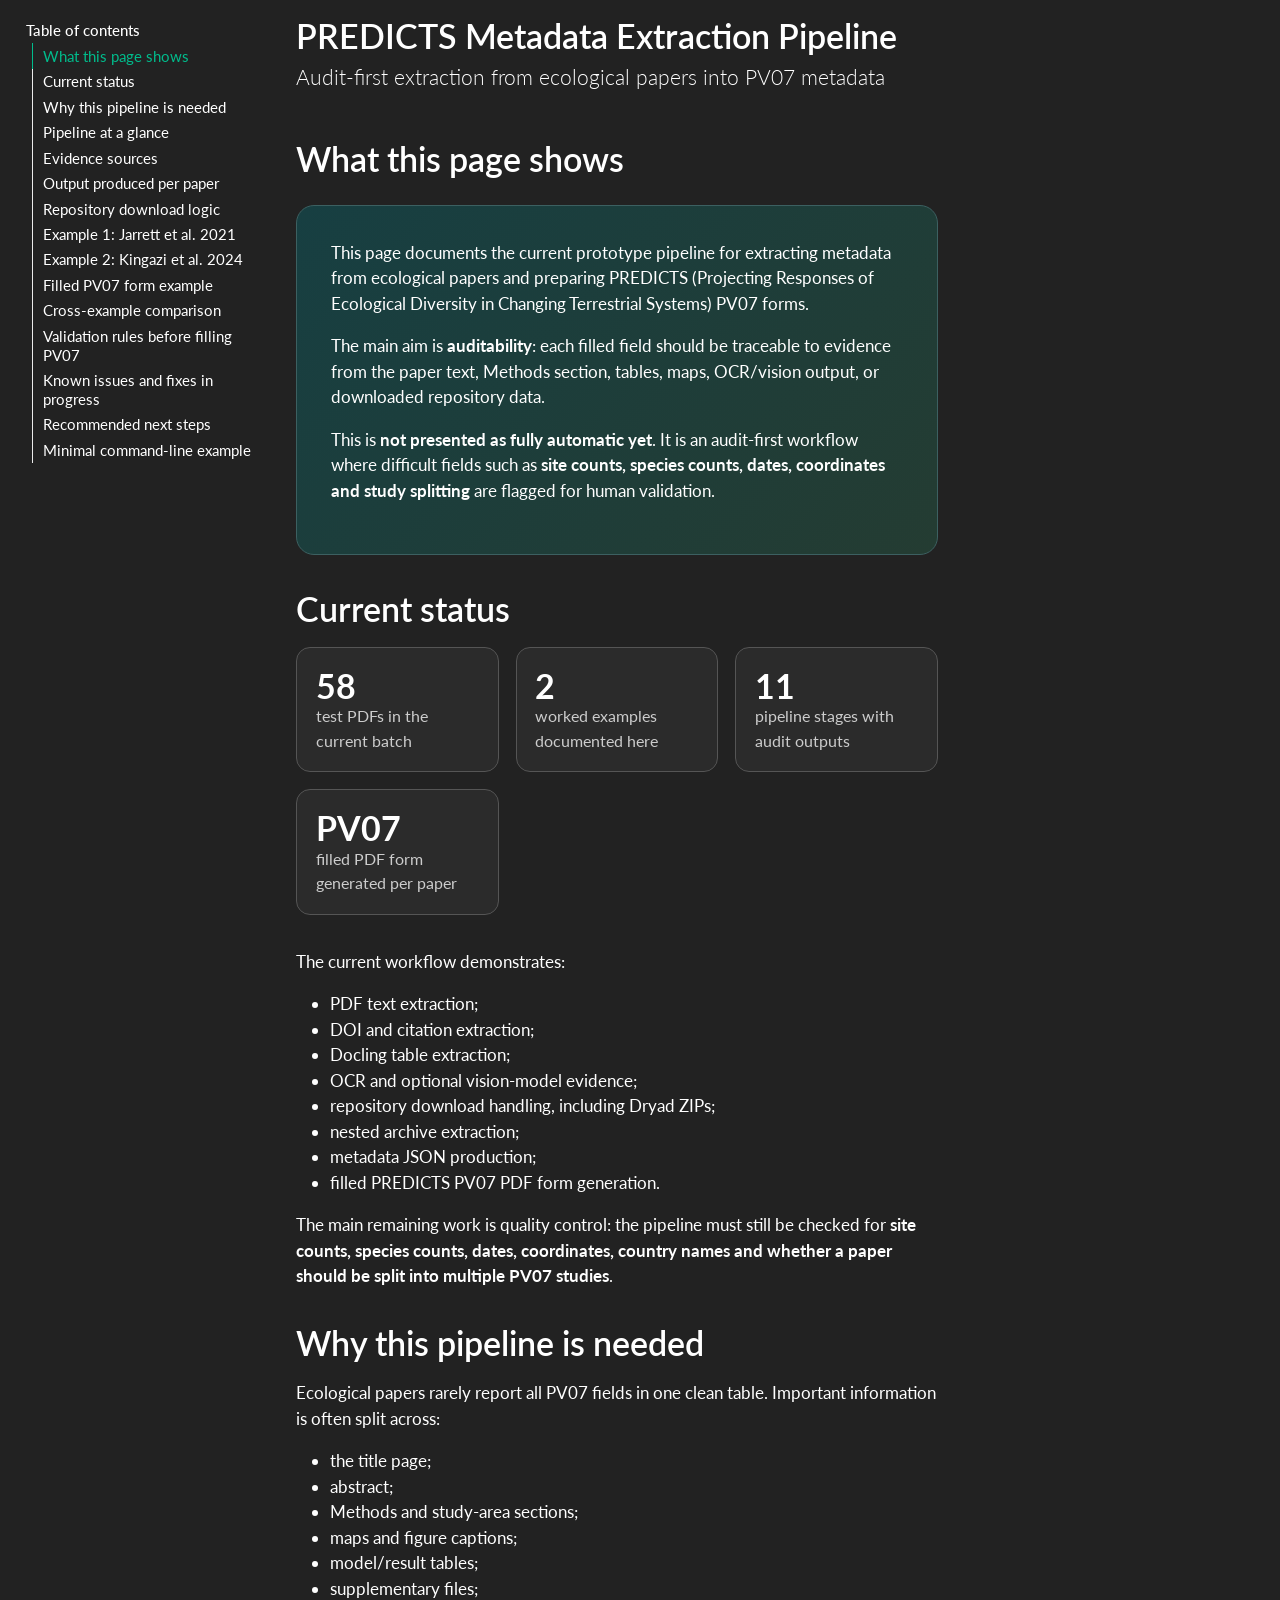
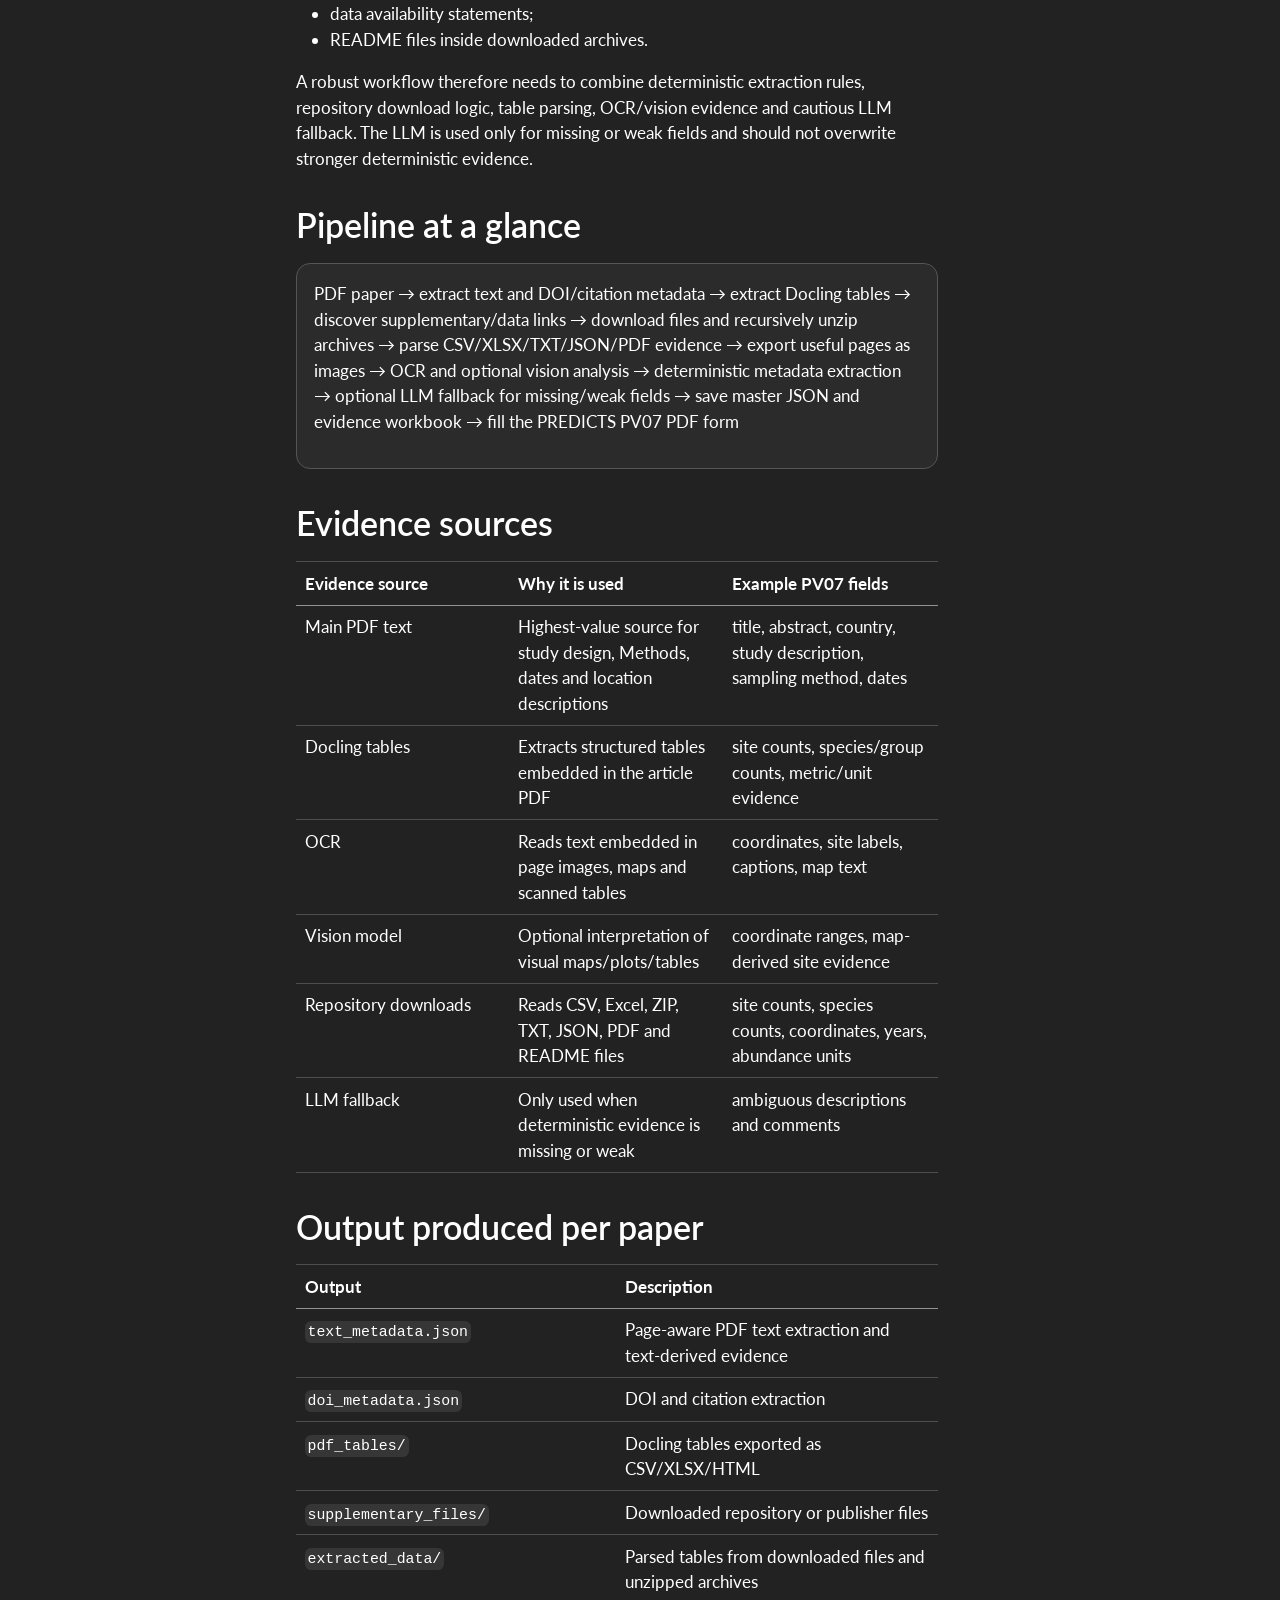
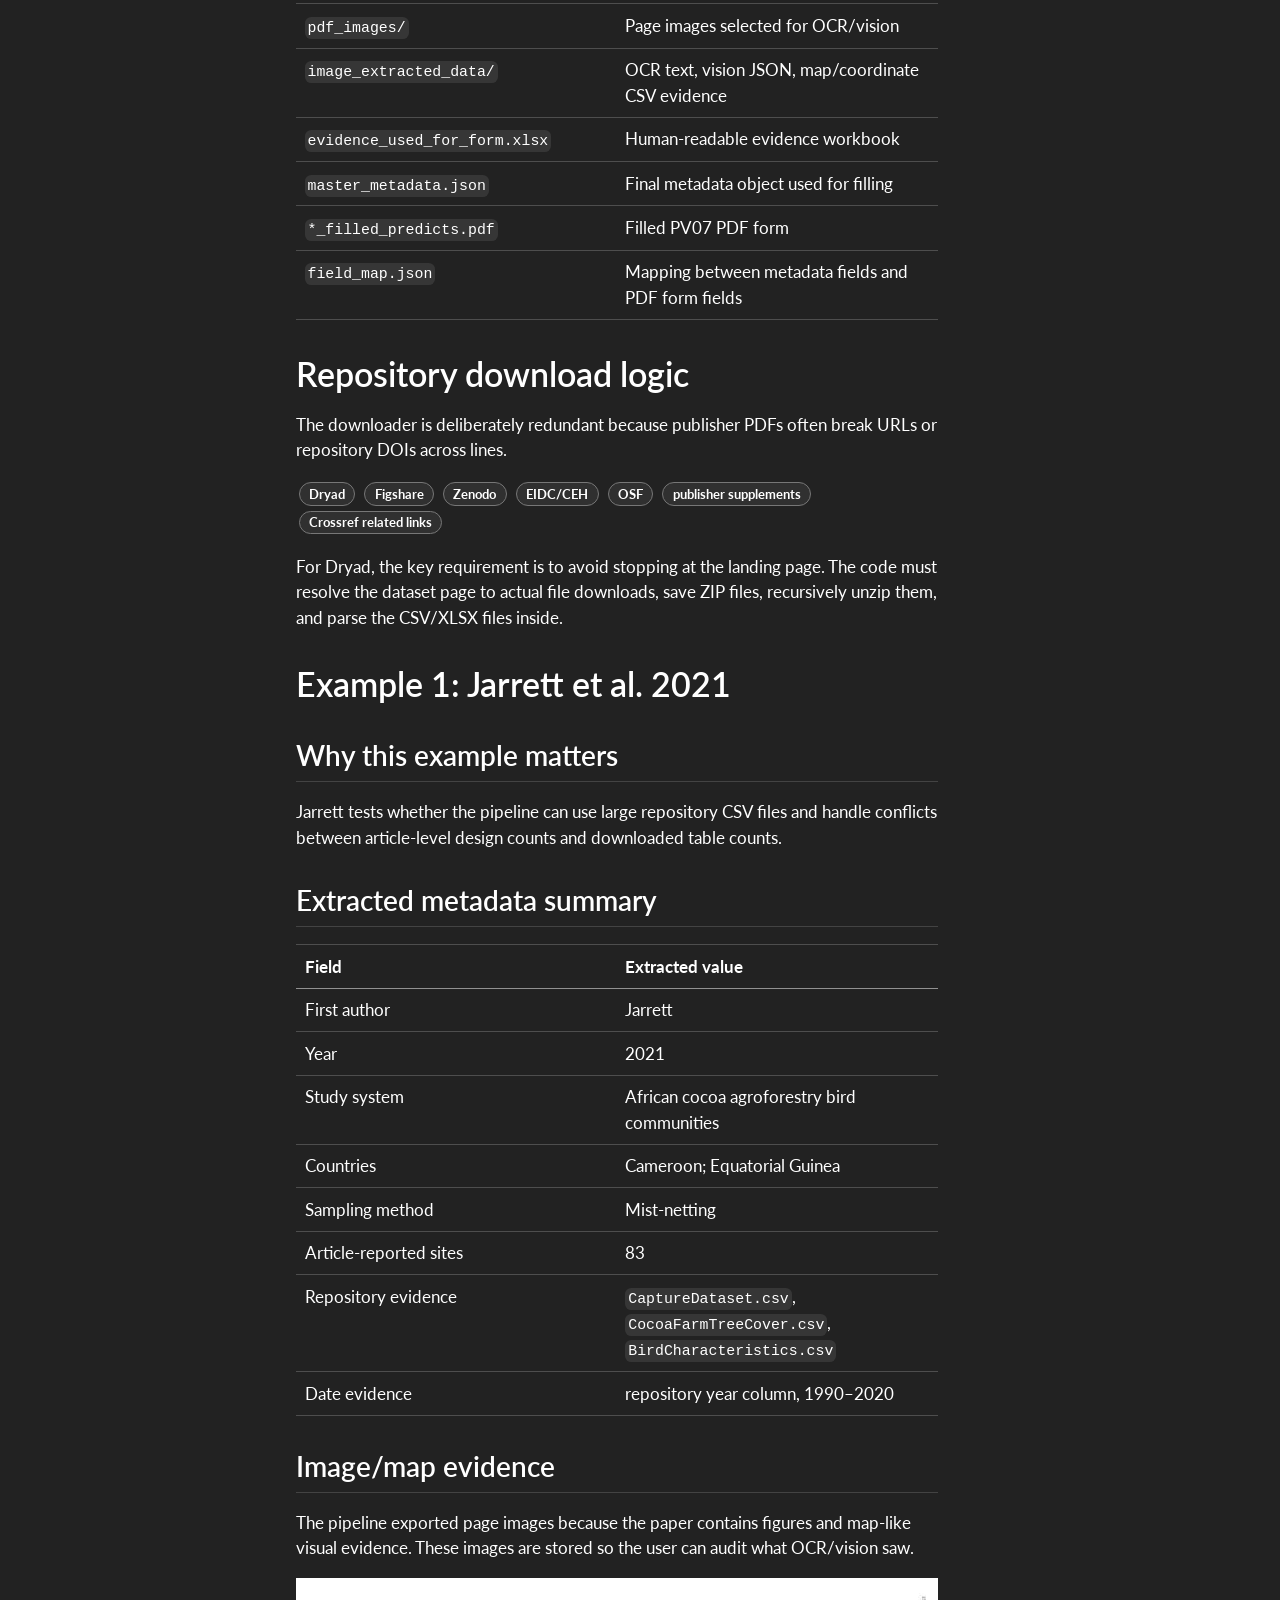
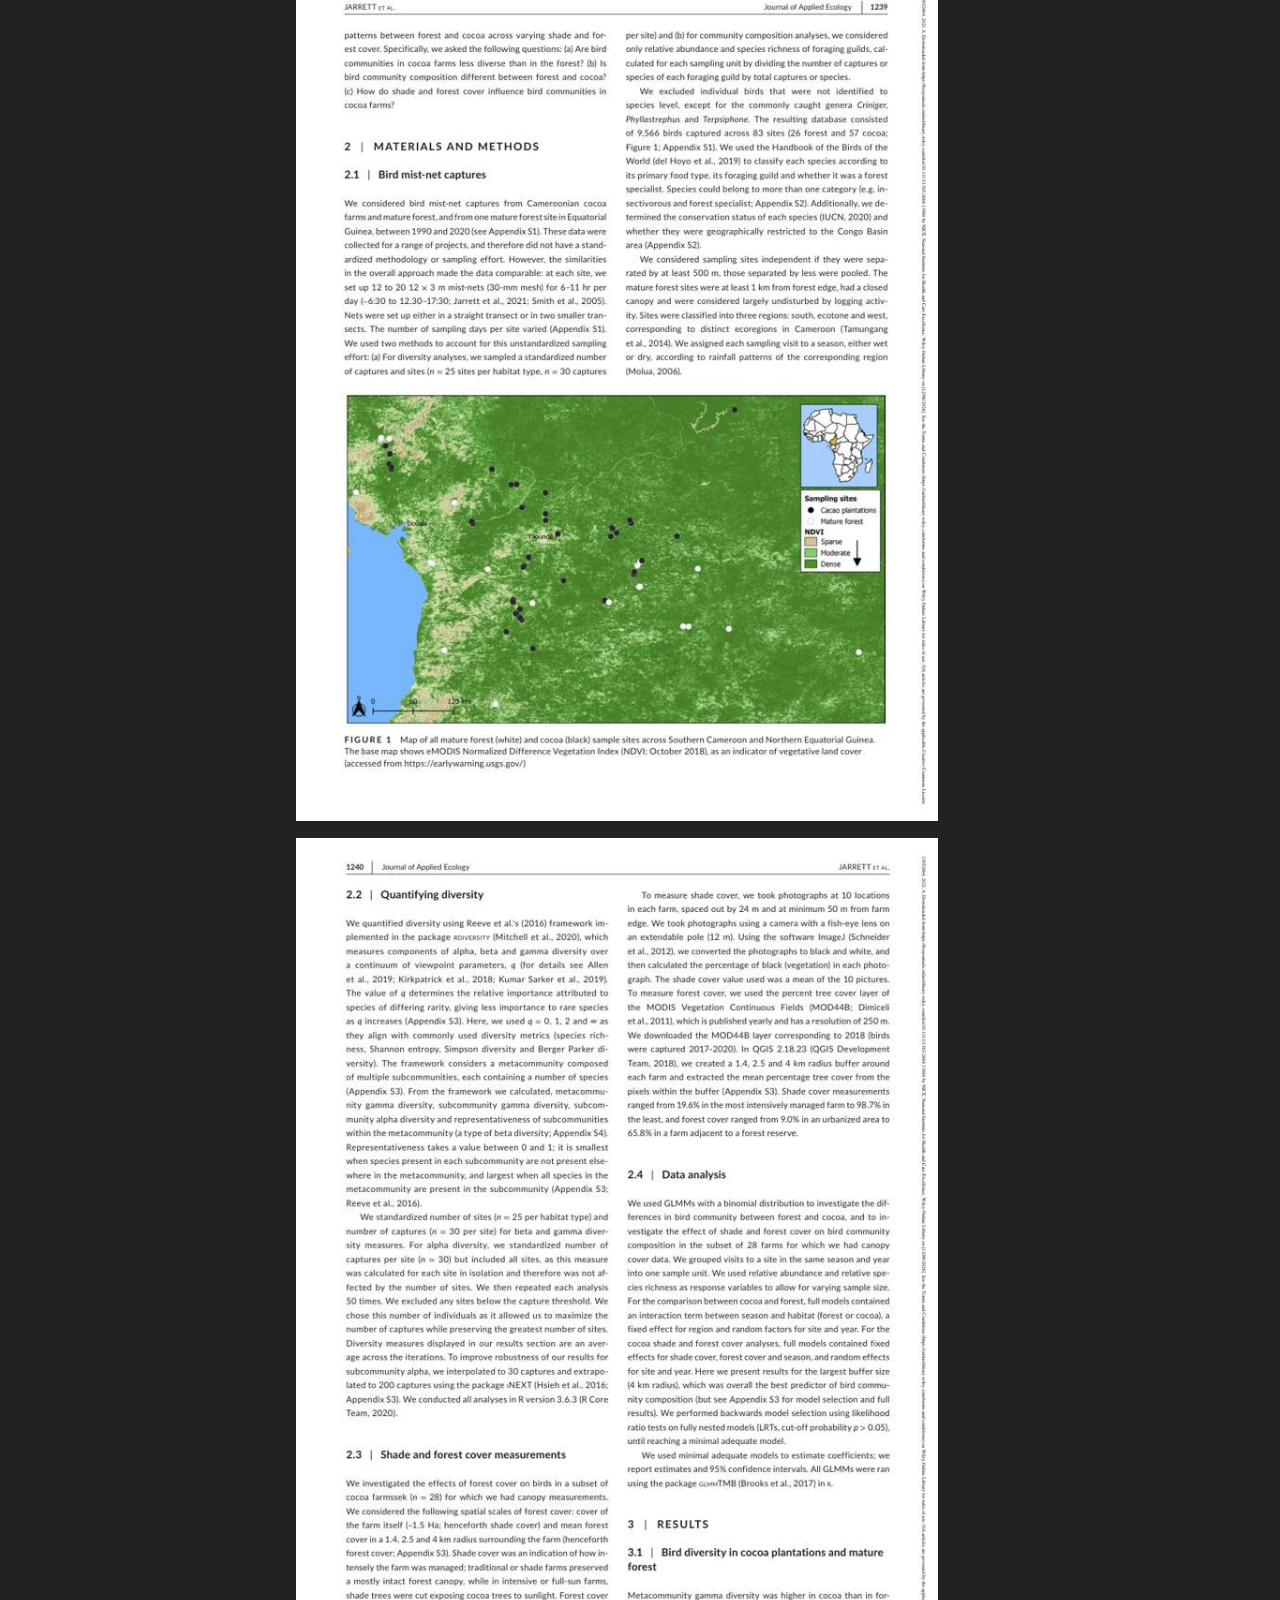
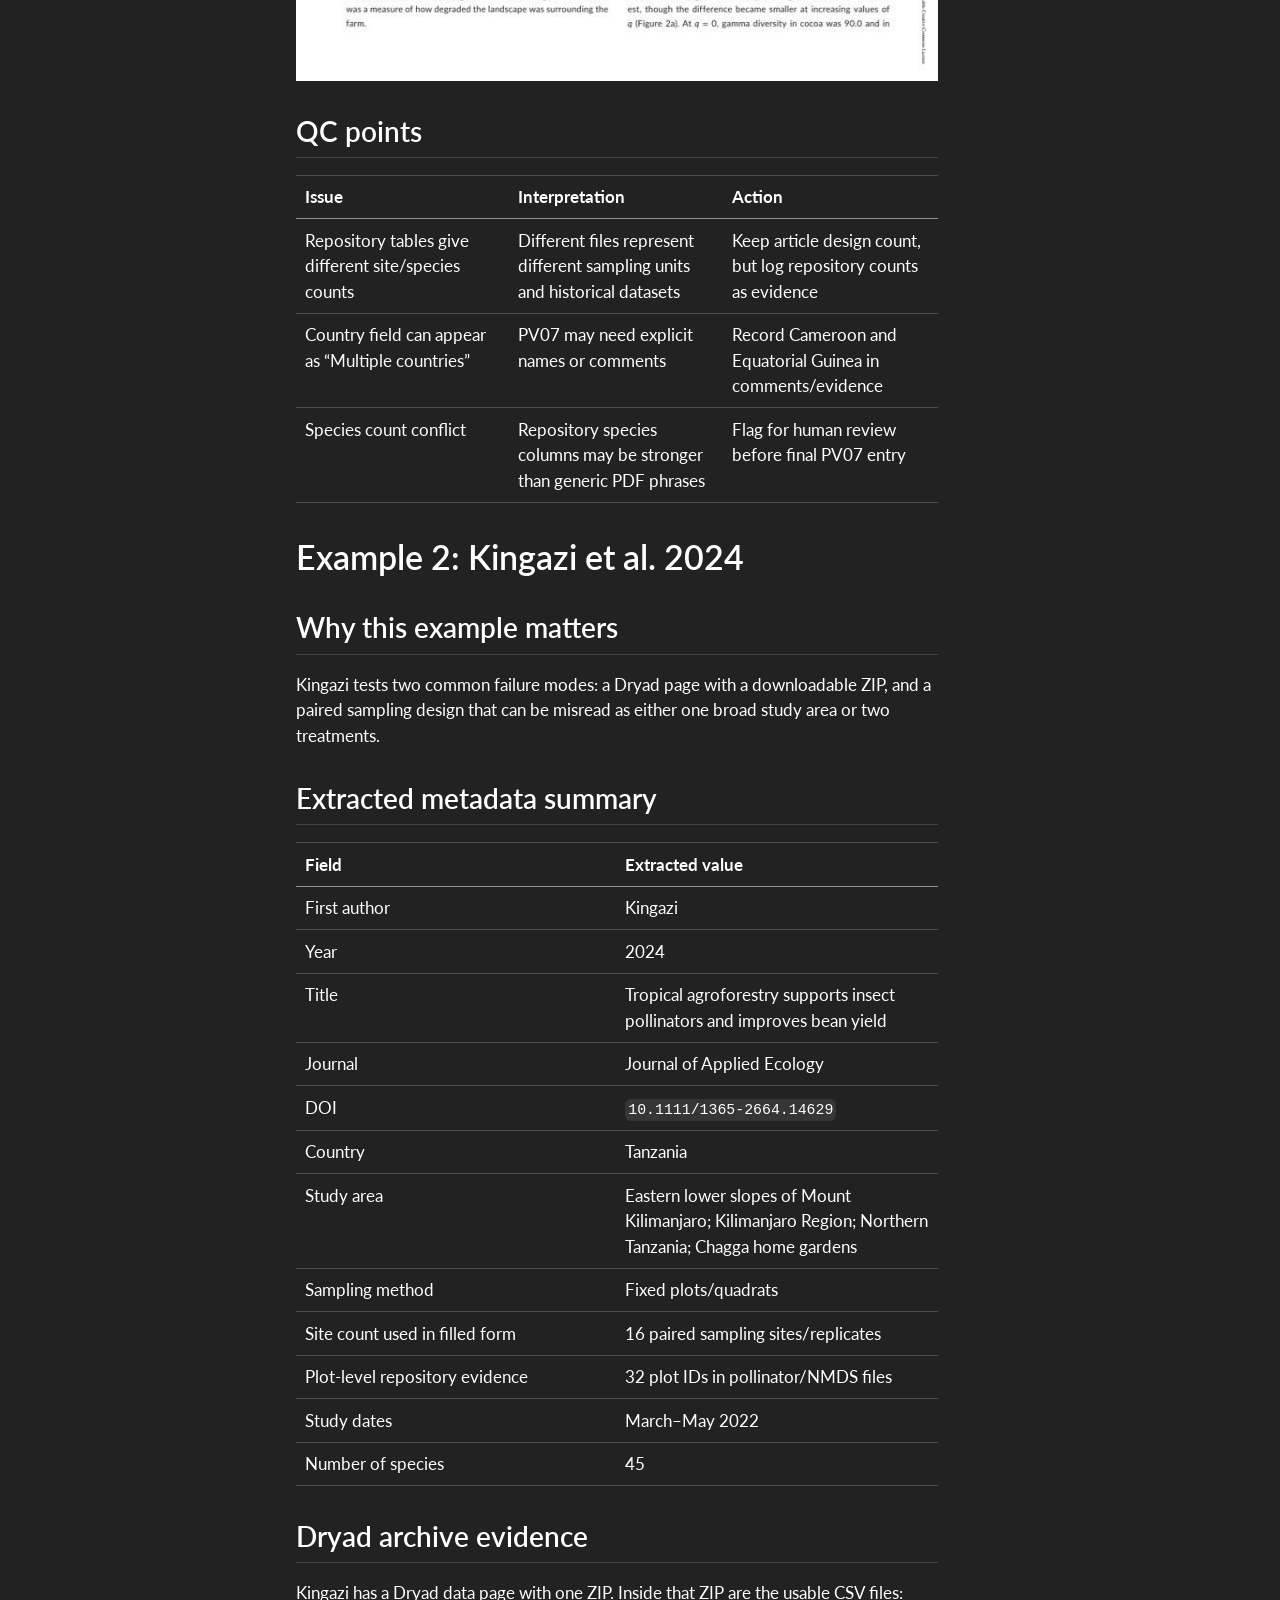
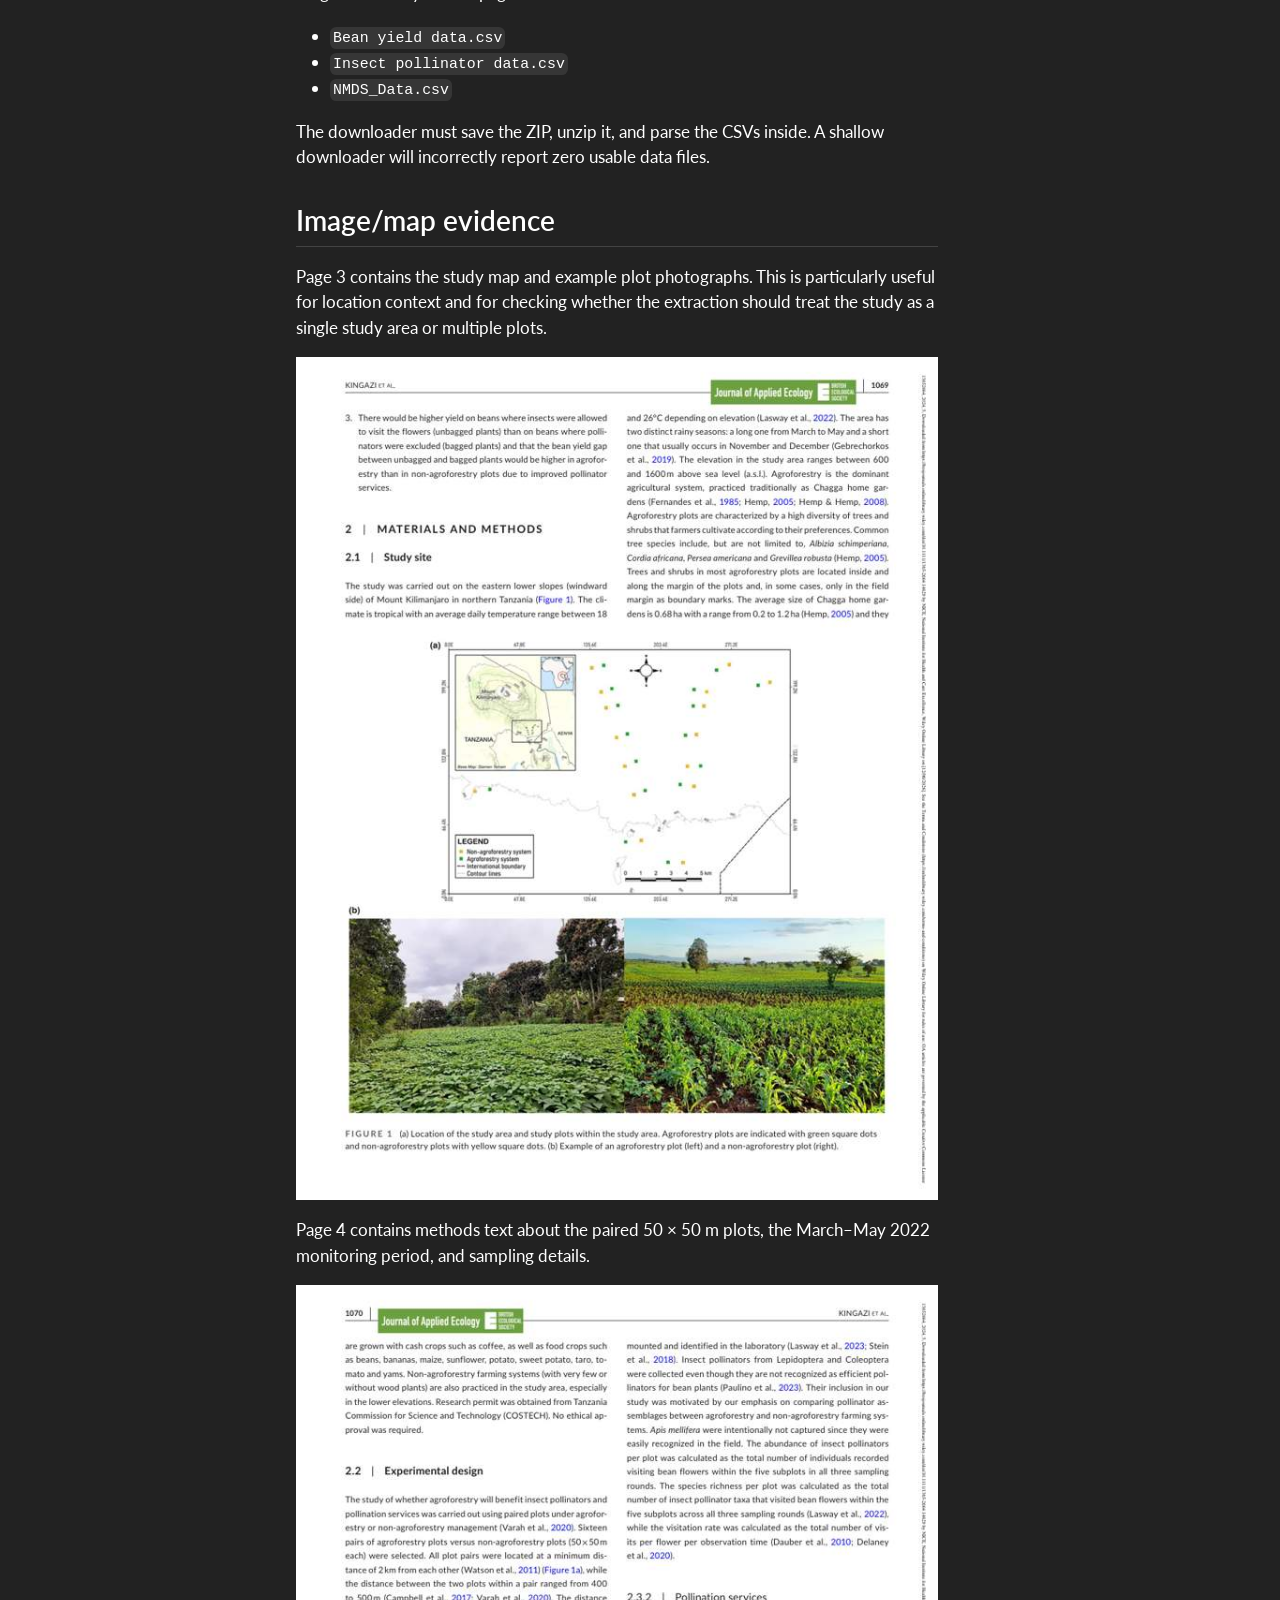
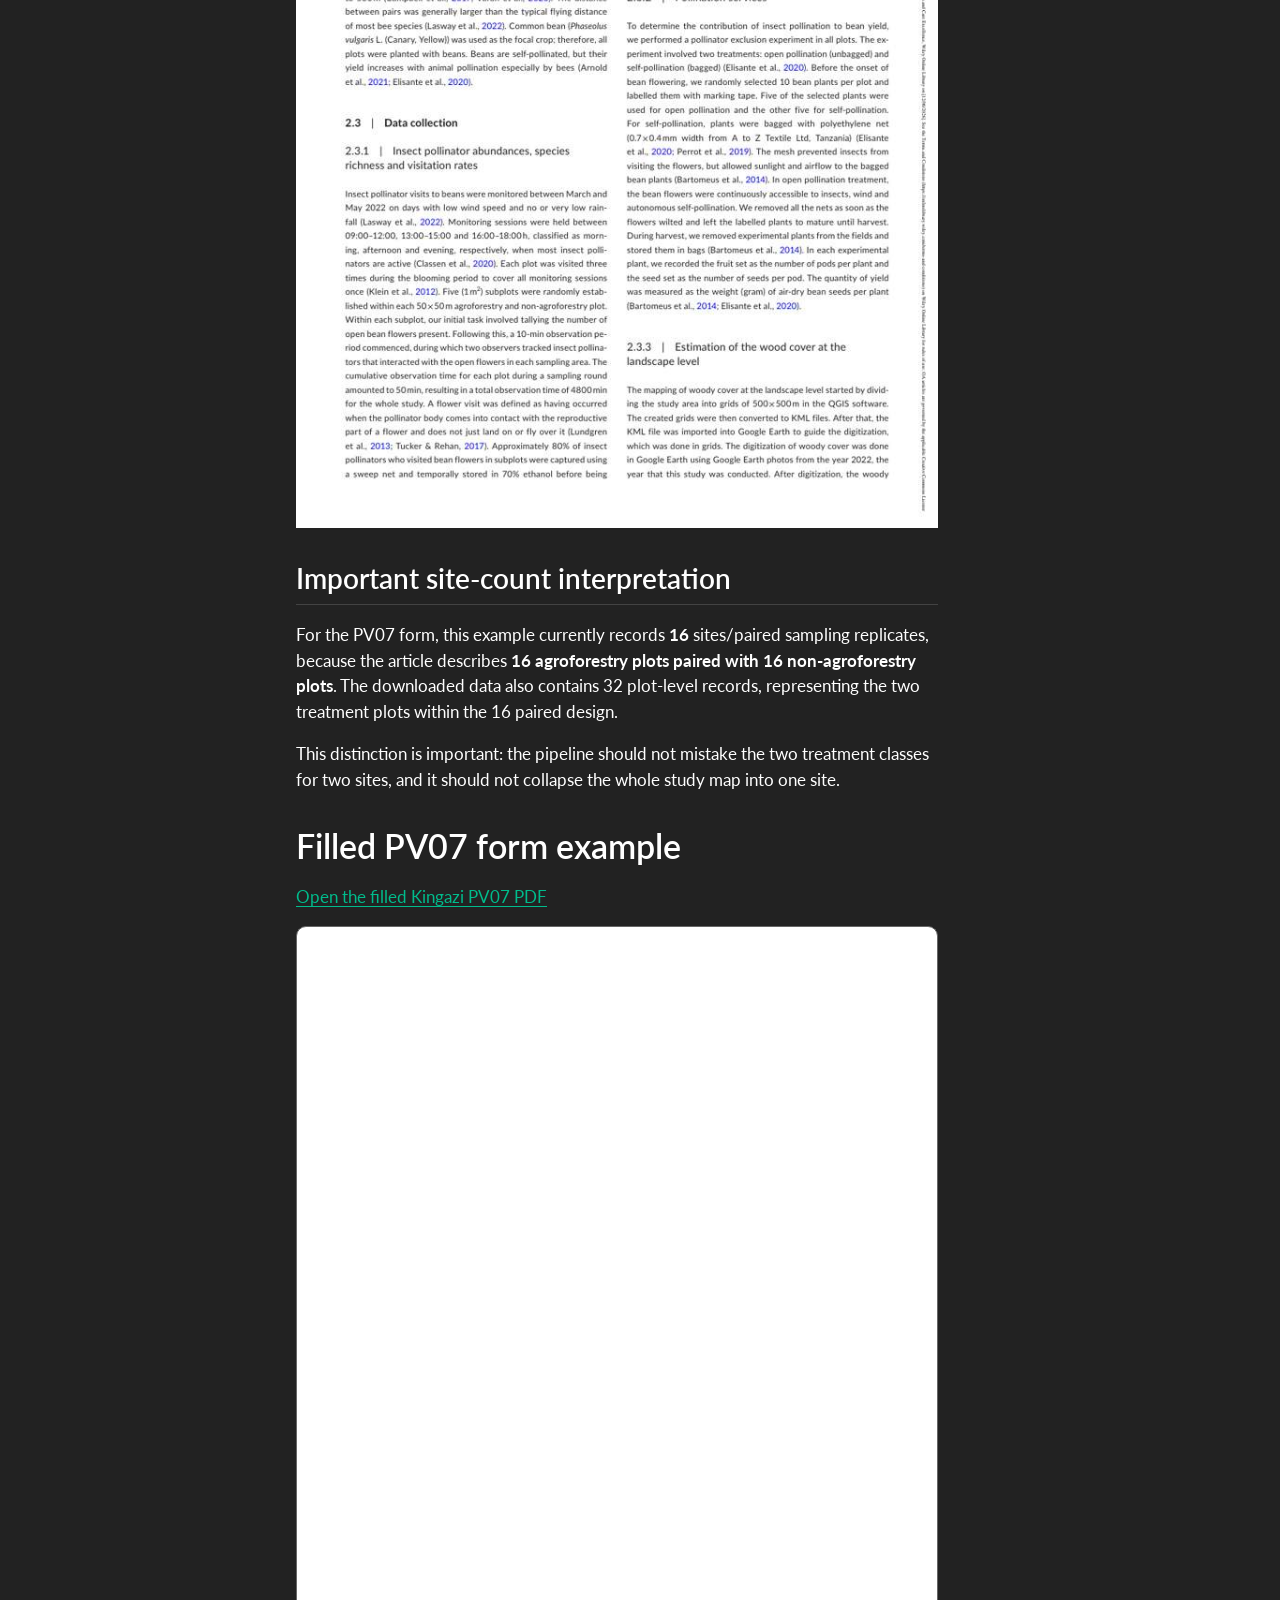
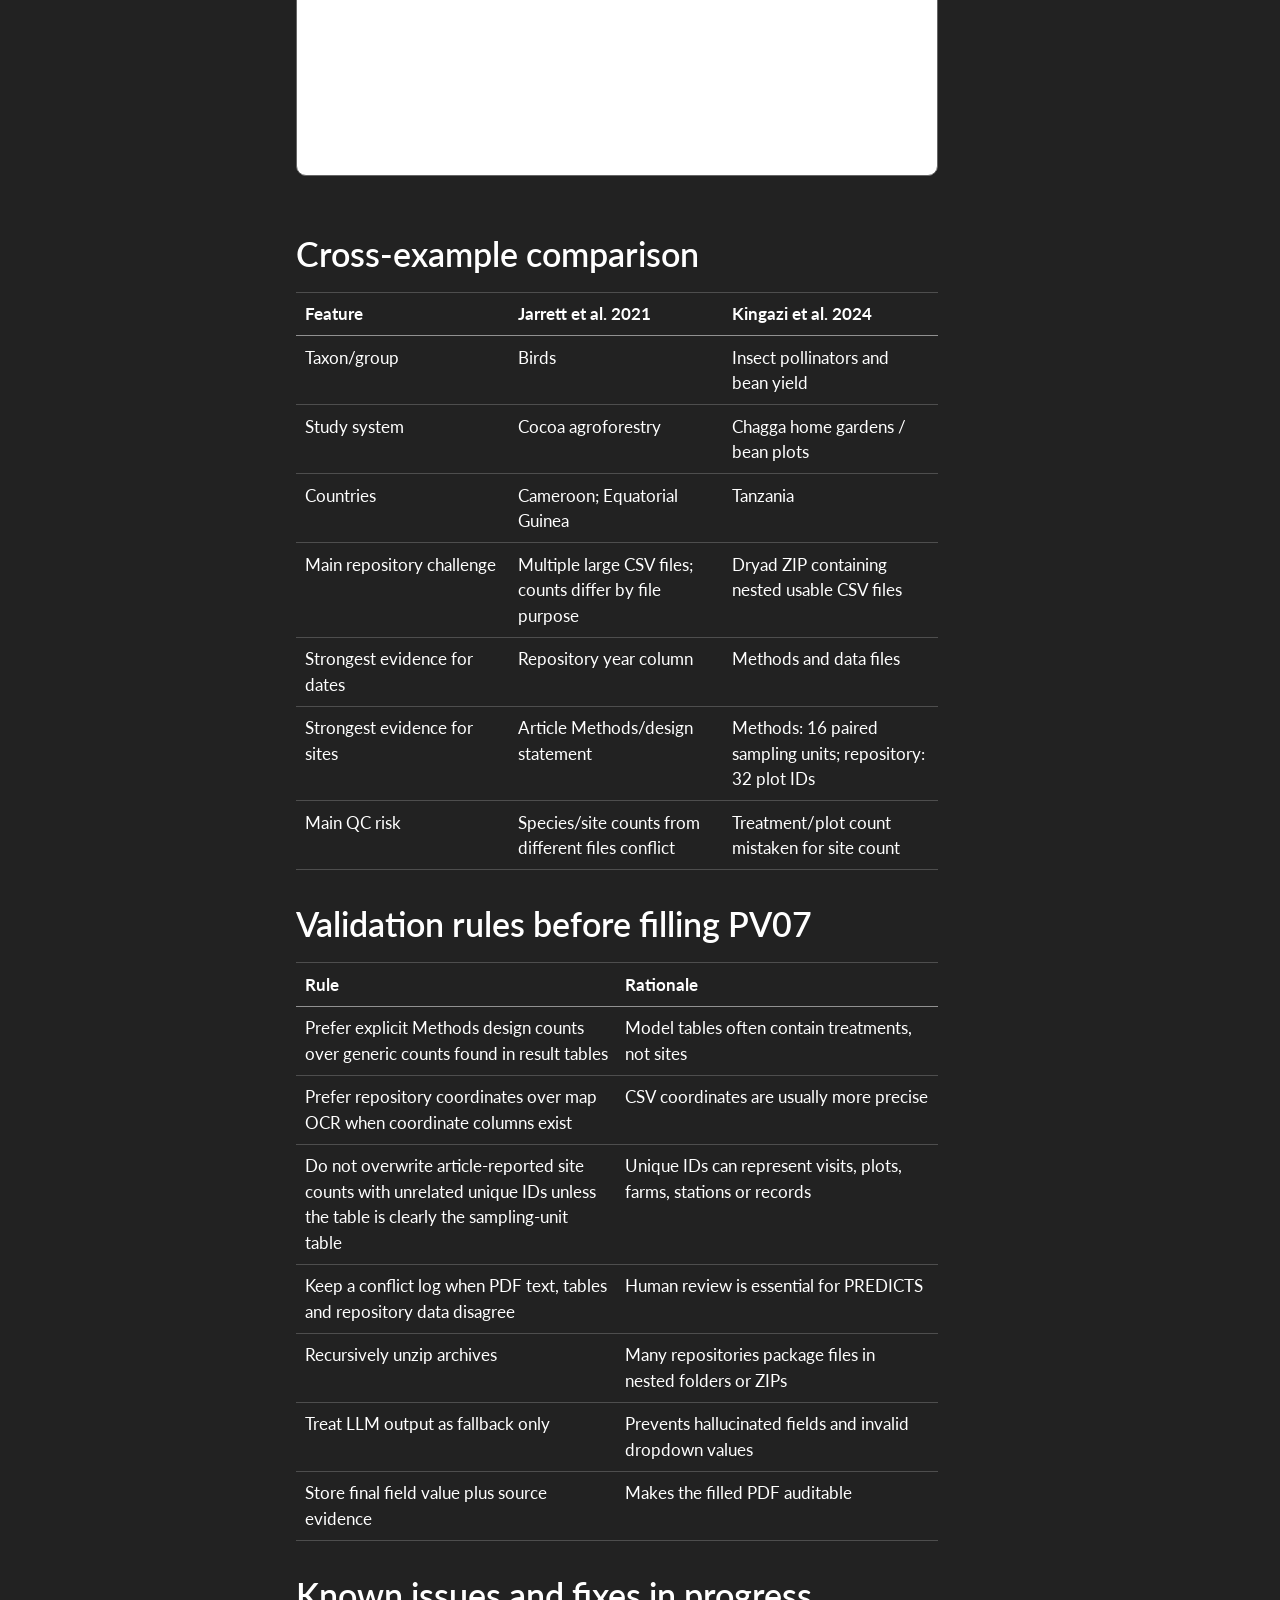
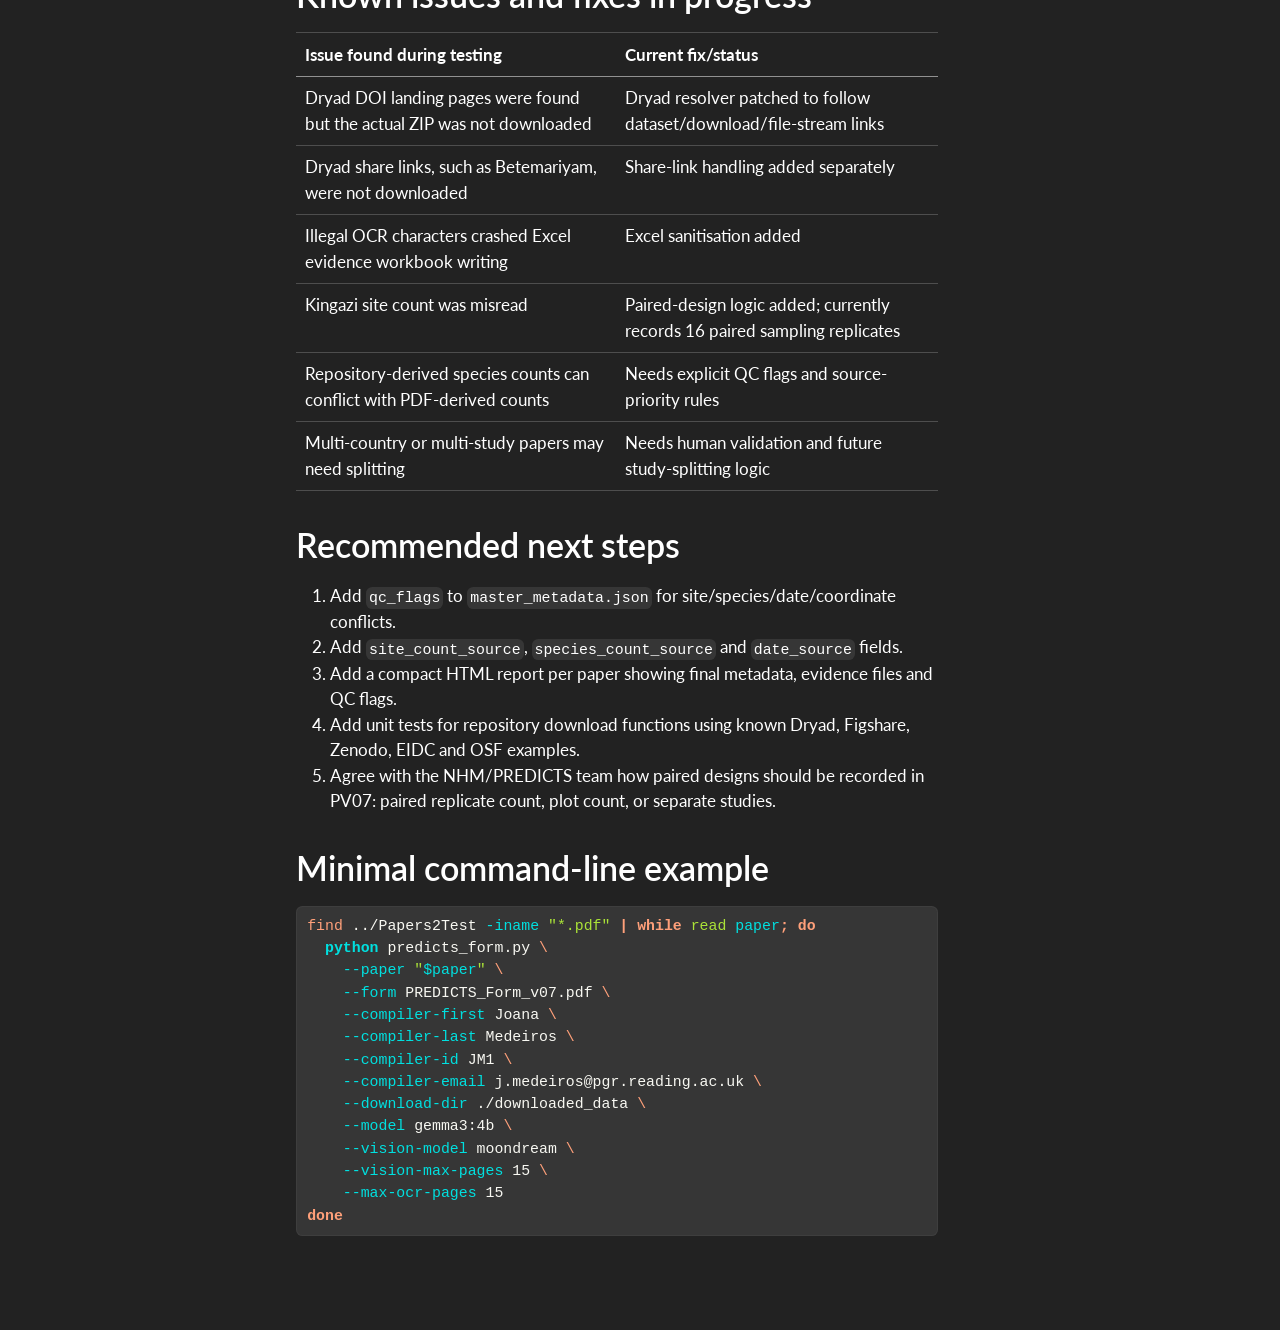
==== commit fa226392: "Fix polished pipeline page rendering" ====
--- a/docs/index.html
+++ b/docs/index.html
@@ -96,6 +96,7 @@
   <ul class="collapse">
   <li><a href="#why-this-example-matters" id="toc-why-this-example-matters" class="nav-link" data-scroll-target="#why-this-example-matters">Why this example matters</a></li>
   <li><a href="#extracted-metadata-summary" id="toc-extracted-metadata-summary" class="nav-link" data-scroll-target="#extracted-metadata-summary">Extracted metadata summary</a></li>
+  <li><a href="#imagemap-evidence" id="toc-imagemap-evidence" class="nav-link" data-scroll-target="#imagemap-evidence">Image/map evidence</a></li>
   <li><a href="#qc-points" id="toc-qc-points" class="nav-link" data-scroll-target="#qc-points">QC points</a></li>
   </ul></li>
   <li><a href="#example-2-kingazi-et-al.-2024" id="toc-example-2-kingazi-et-al.-2024" class="nav-link" data-scroll-target="#example-2-kingazi-et-al.-2024">Example 2: Kingazi et al.&nbsp;2024</a>
@@ -103,6 +104,7 @@
   <li><a href="#why-this-example-matters-1" id="toc-why-this-example-matters-1" class="nav-link" data-scroll-target="#why-this-example-matters-1">Why this example matters</a></li>
   <li><a href="#extracted-metadata-summary-1" id="toc-extracted-metadata-summary-1" class="nav-link" data-scroll-target="#extracted-metadata-summary-1">Extracted metadata summary</a></li>
   <li><a href="#dryad-archive-evidence" id="toc-dryad-archive-evidence" class="nav-link" data-scroll-target="#dryad-archive-evidence">Dryad archive evidence</a></li>
+  <li><a href="#imagemap-evidence-1" id="toc-imagemap-evidence-1" class="nav-link" data-scroll-target="#imagemap-evidence-1">Image/map evidence</a></li>
   <li><a href="#important-site-count-interpretation" id="toc-important-site-count-interpretation" class="nav-link" data-scroll-target="#important-site-count-interpretation">Important site-count interpretation</a></li>
   </ul></li>
   <li><a href="#filled-pv07-form-example" id="toc-filled-pv07-form-example" class="nav-link" data-scroll-target="#filled-pv07-form-example">Filled PV07 form example</a></li>
@@ -440,6 +442,12 @@
 </tbody>
 </table>
 </section>
+<section id="imagemap-evidence" class="level2">
+<h2 class="anchored" data-anchor-id="imagemap-evidence">Image/map evidence</h2>
+<p>The pipeline exported page images because the paper contains figures and map-like visual evidence. These images are stored so the user can audit what OCR/vision saw.</p>
+<p><img src="assets/jarrett_page3.jpg" class="img-fluid" alt="Exported page image from Jarrett et al. showing the study context and figure evidence."></p>
+<p><img src="assets/jarrett_page4.jpg" class="img-fluid" alt="Exported page image from Jarrett et al. used as visual/OCR evidence."></p>
+</section>
 <section id="qc-points" class="level2">
 <h2 class="anchored" data-anchor-id="qc-points">QC points</h2>
 <table class="caption-top table">
@@ -555,6 +563,13 @@
 <li><code>NMDS_Data.csv</code></li>
 </ul>
 <p>The downloader must save the ZIP, unzip it, and parse the CSVs inside. A shallow downloader will incorrectly report zero usable data files.</p>
+</section>
+<section id="imagemap-evidence-1" class="level2">
+<h2 class="anchored" data-anchor-id="imagemap-evidence-1">Image/map evidence</h2>
+<p>Page 3 contains the study map and example plot photographs. This is particularly useful for location context and for checking whether the extraction should treat the study as a single study area or multiple plots.</p>
+<p><img src="assets/kingazi_page3.jpg" class="img-fluid" alt="Kingazi et al. page 3 with study map and example agroforestry/non-agroforestry plots."></p>
+<p>Page 4 contains methods text about the paired 50 × 50 m plots, the March–May 2022 monitoring period, and sampling details.</p>
+<p><img src="assets/kingazi_page4.jpg" class="img-fluid" alt="Kingazi et al. page 4 with experimental design and pollinator sampling methods."></p>
 </section>
 <section id="important-site-count-interpretation" class="level2">
 <h2 class="anchored" data-anchor-id="important-site-count-interpretation">Important site-count interpretation</h2>
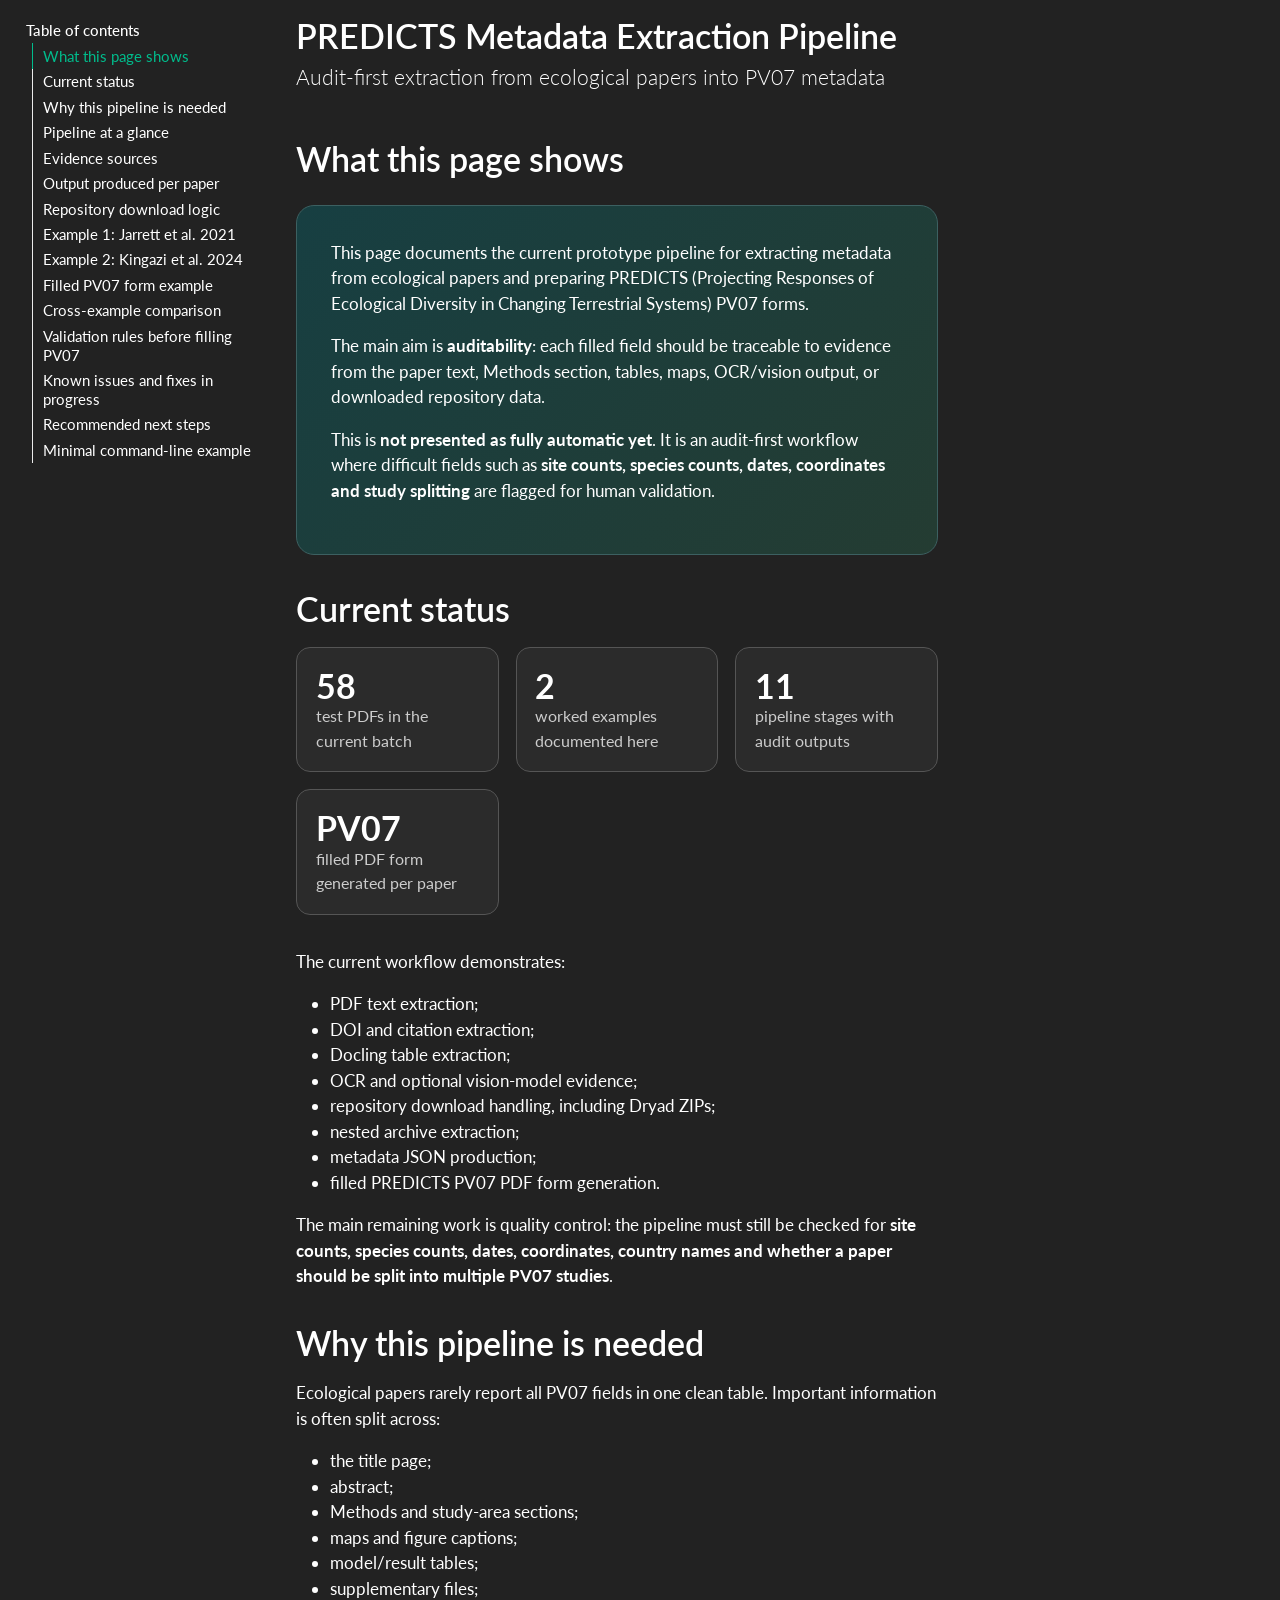
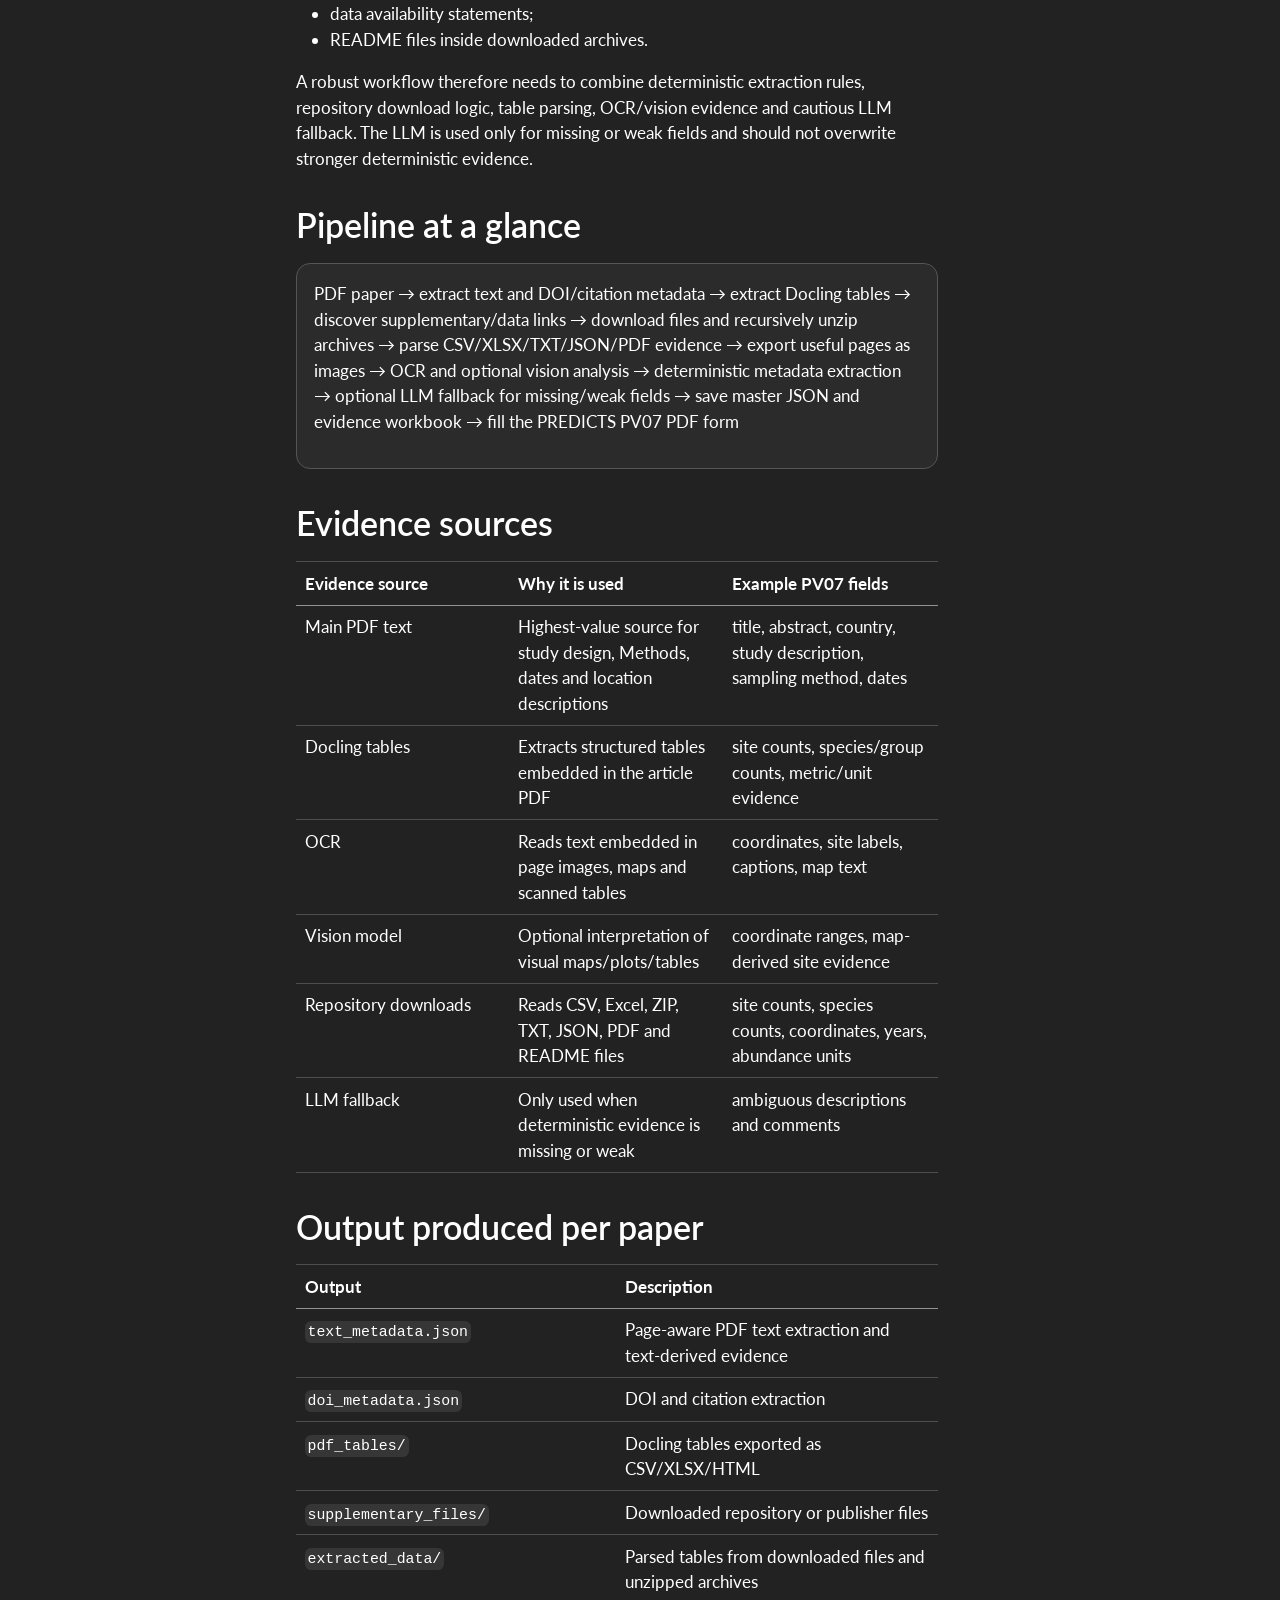
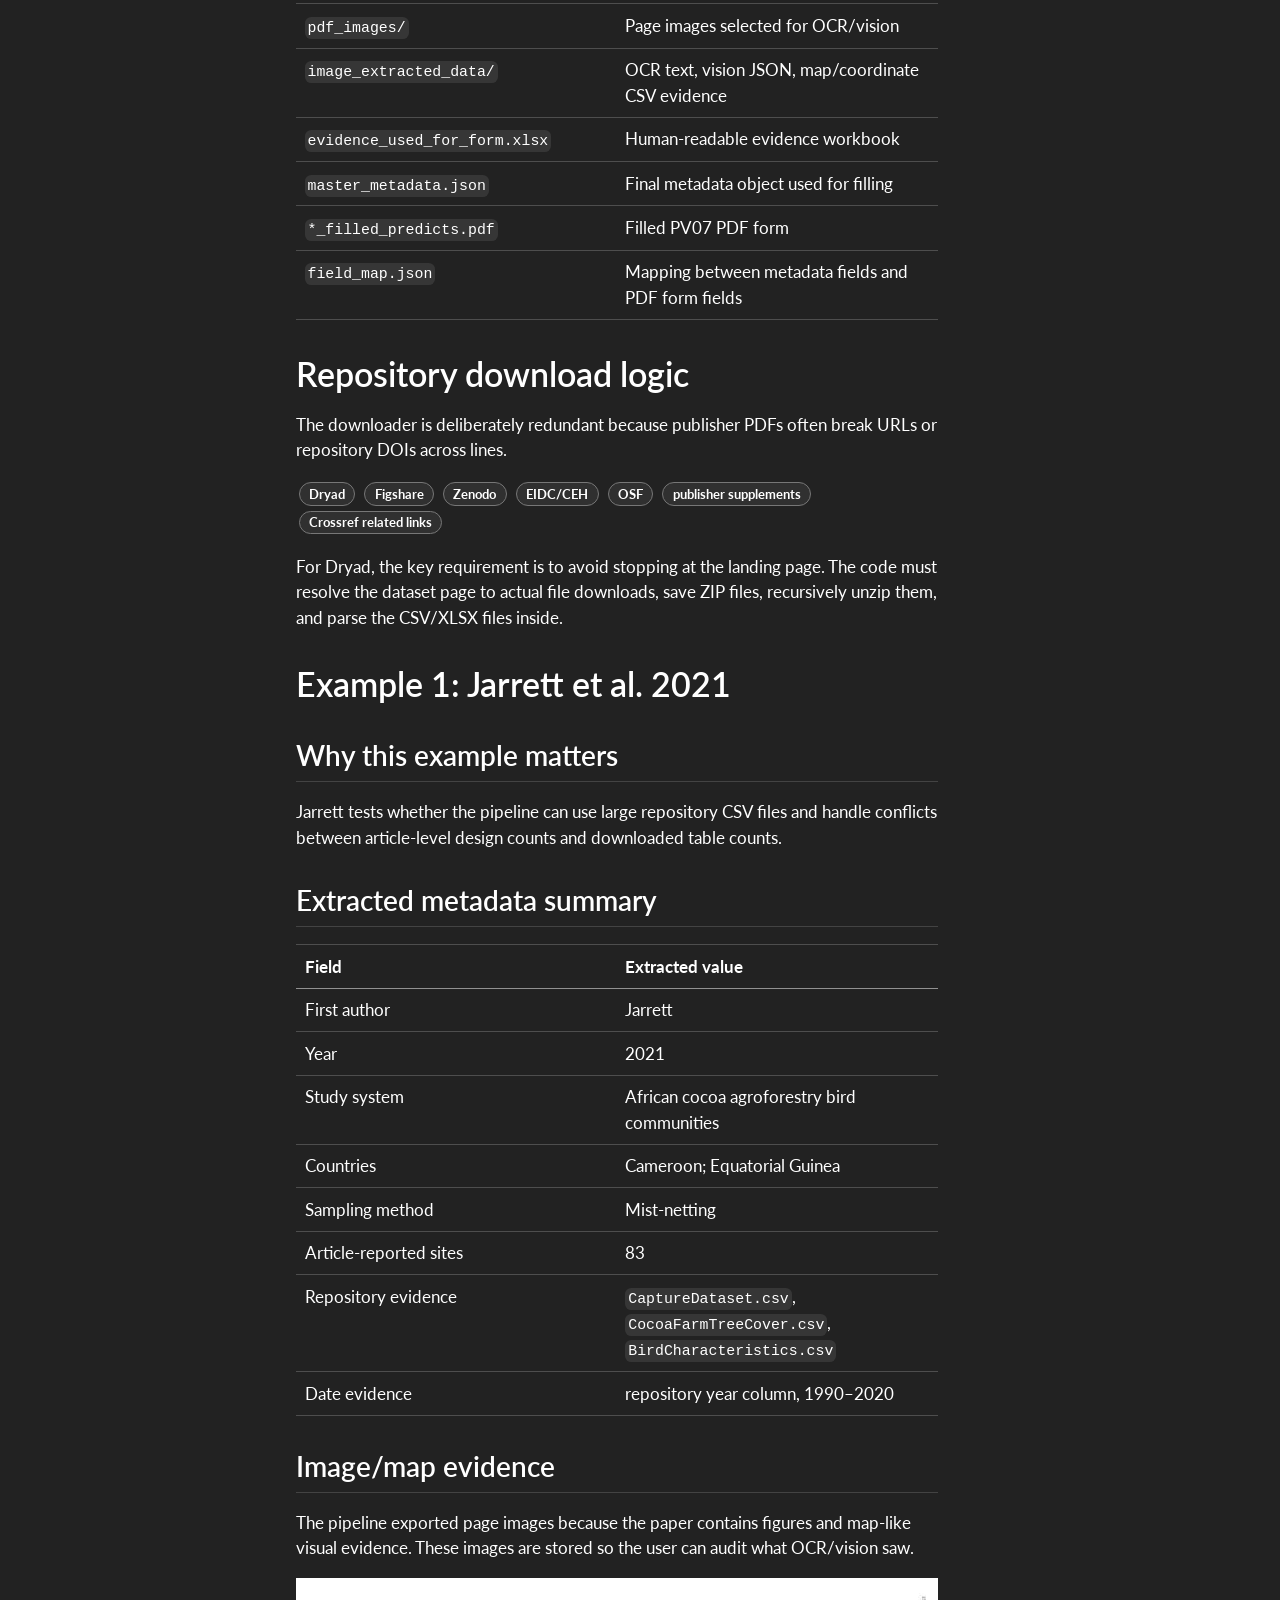
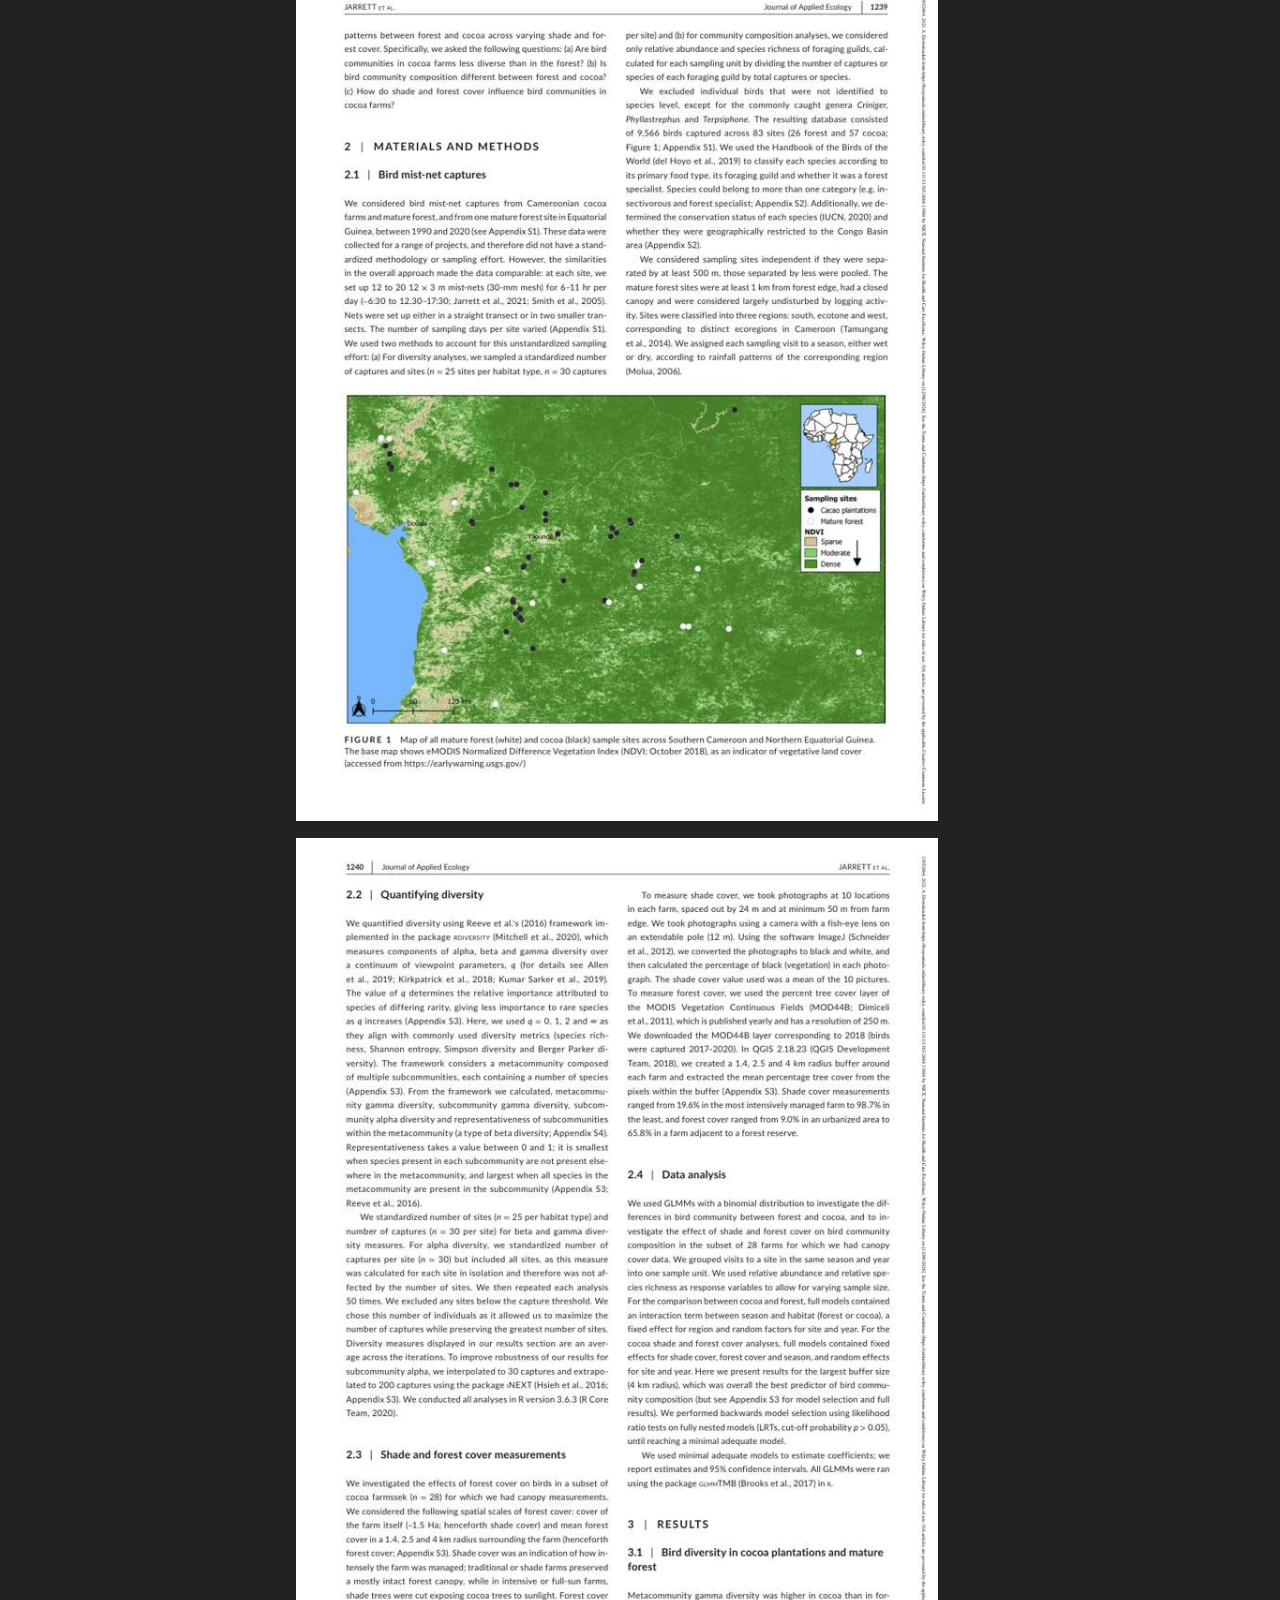
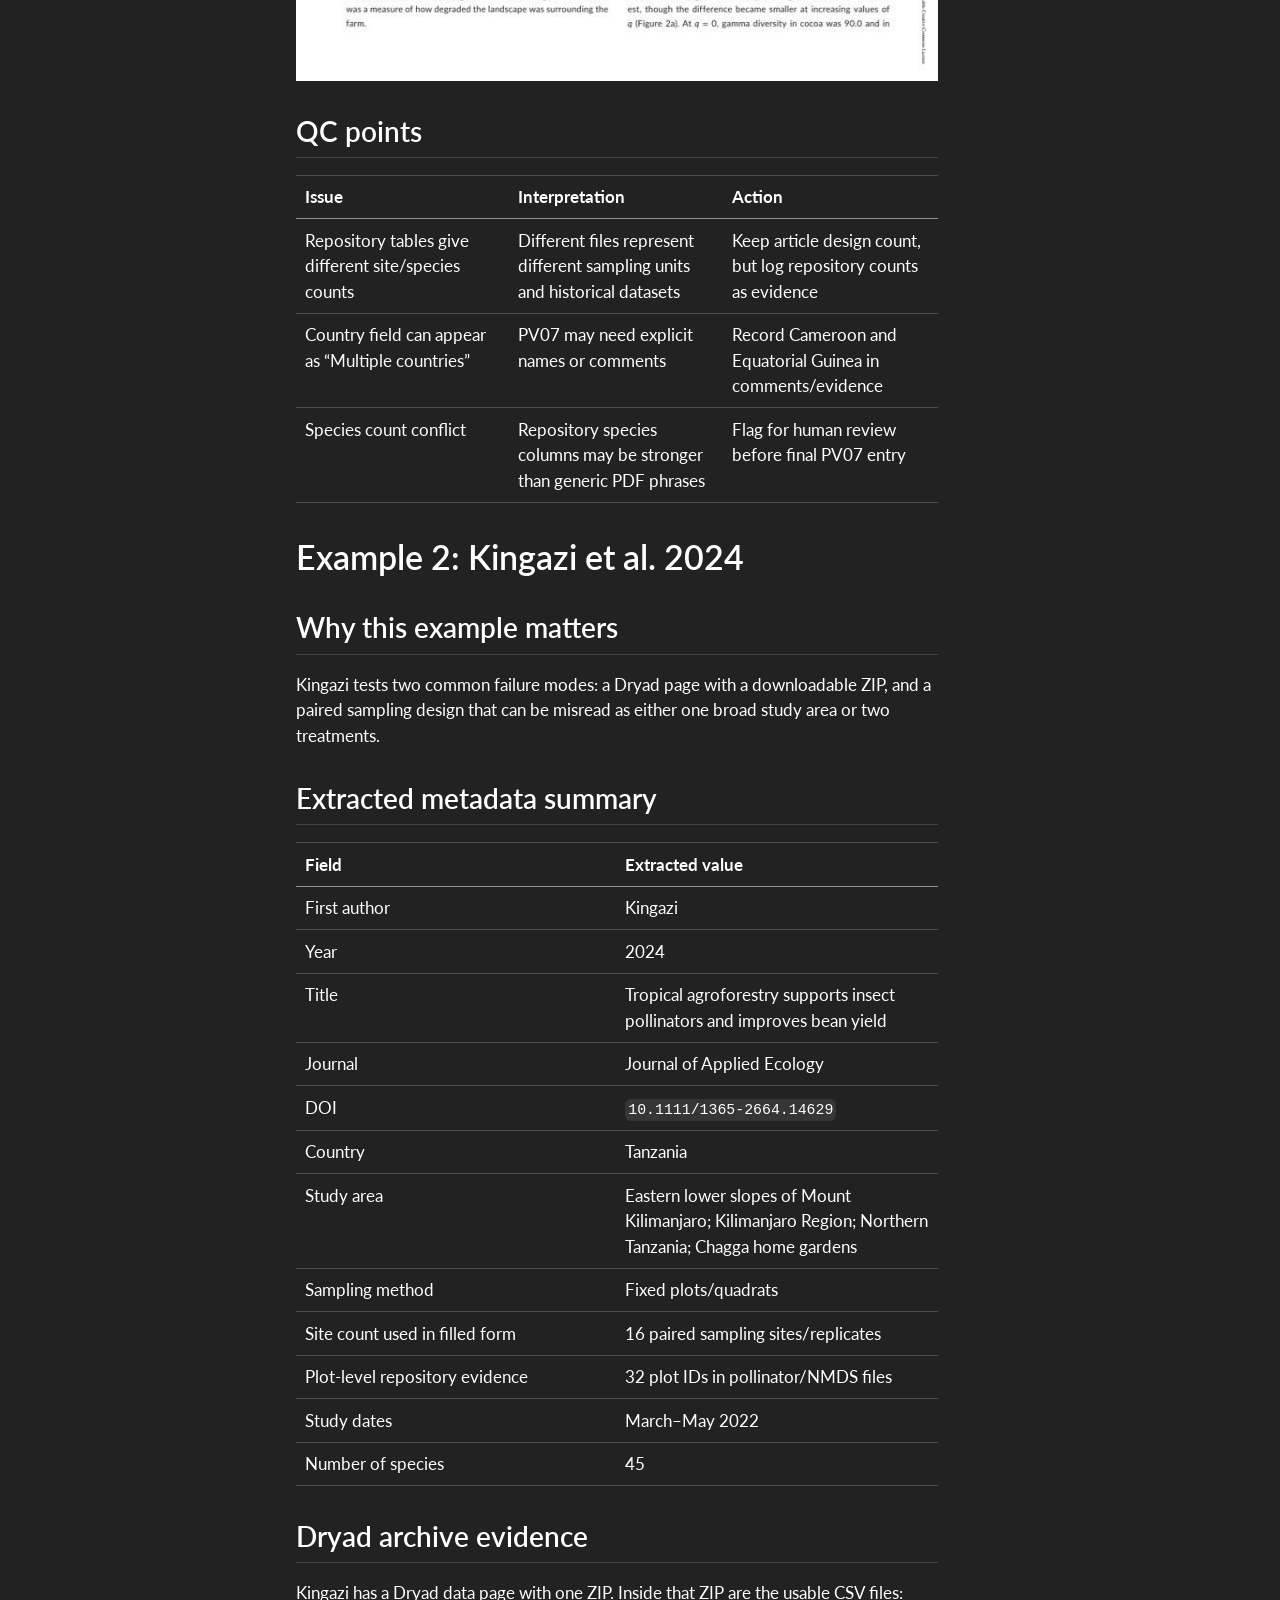
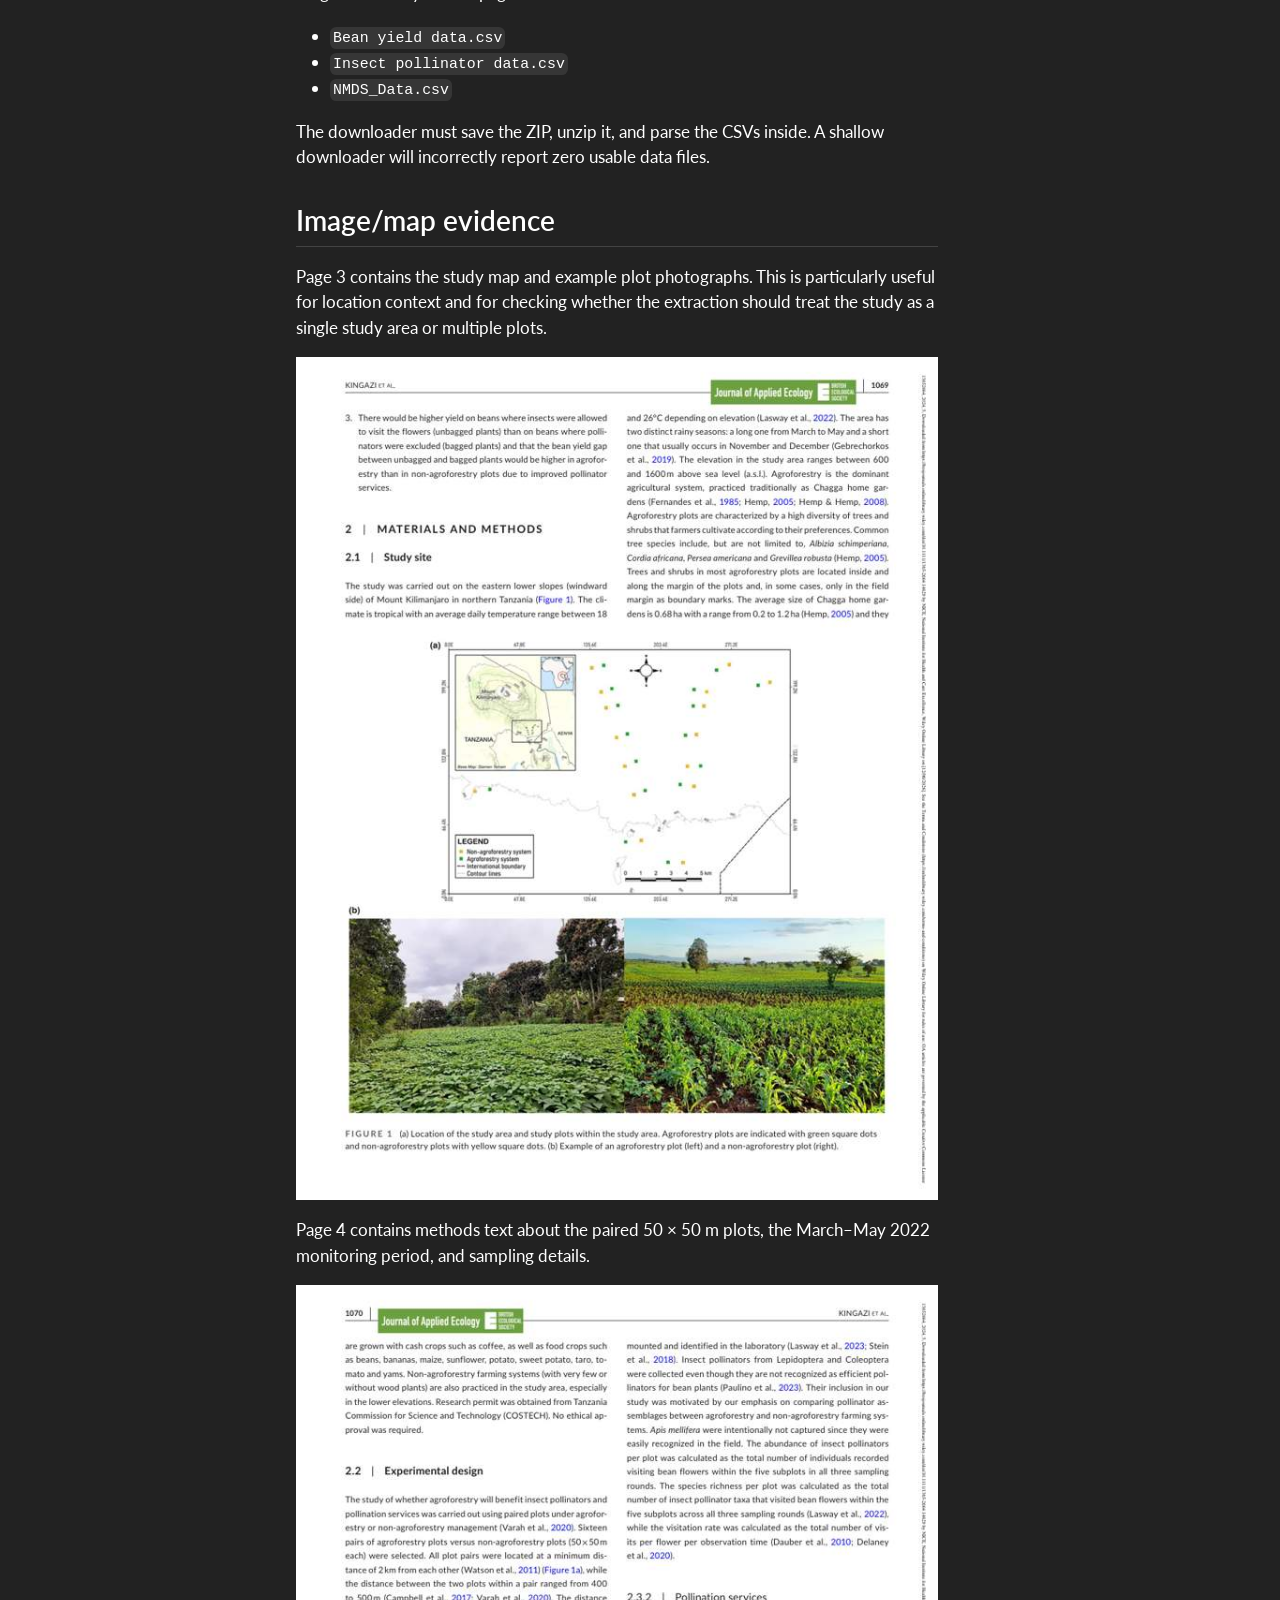
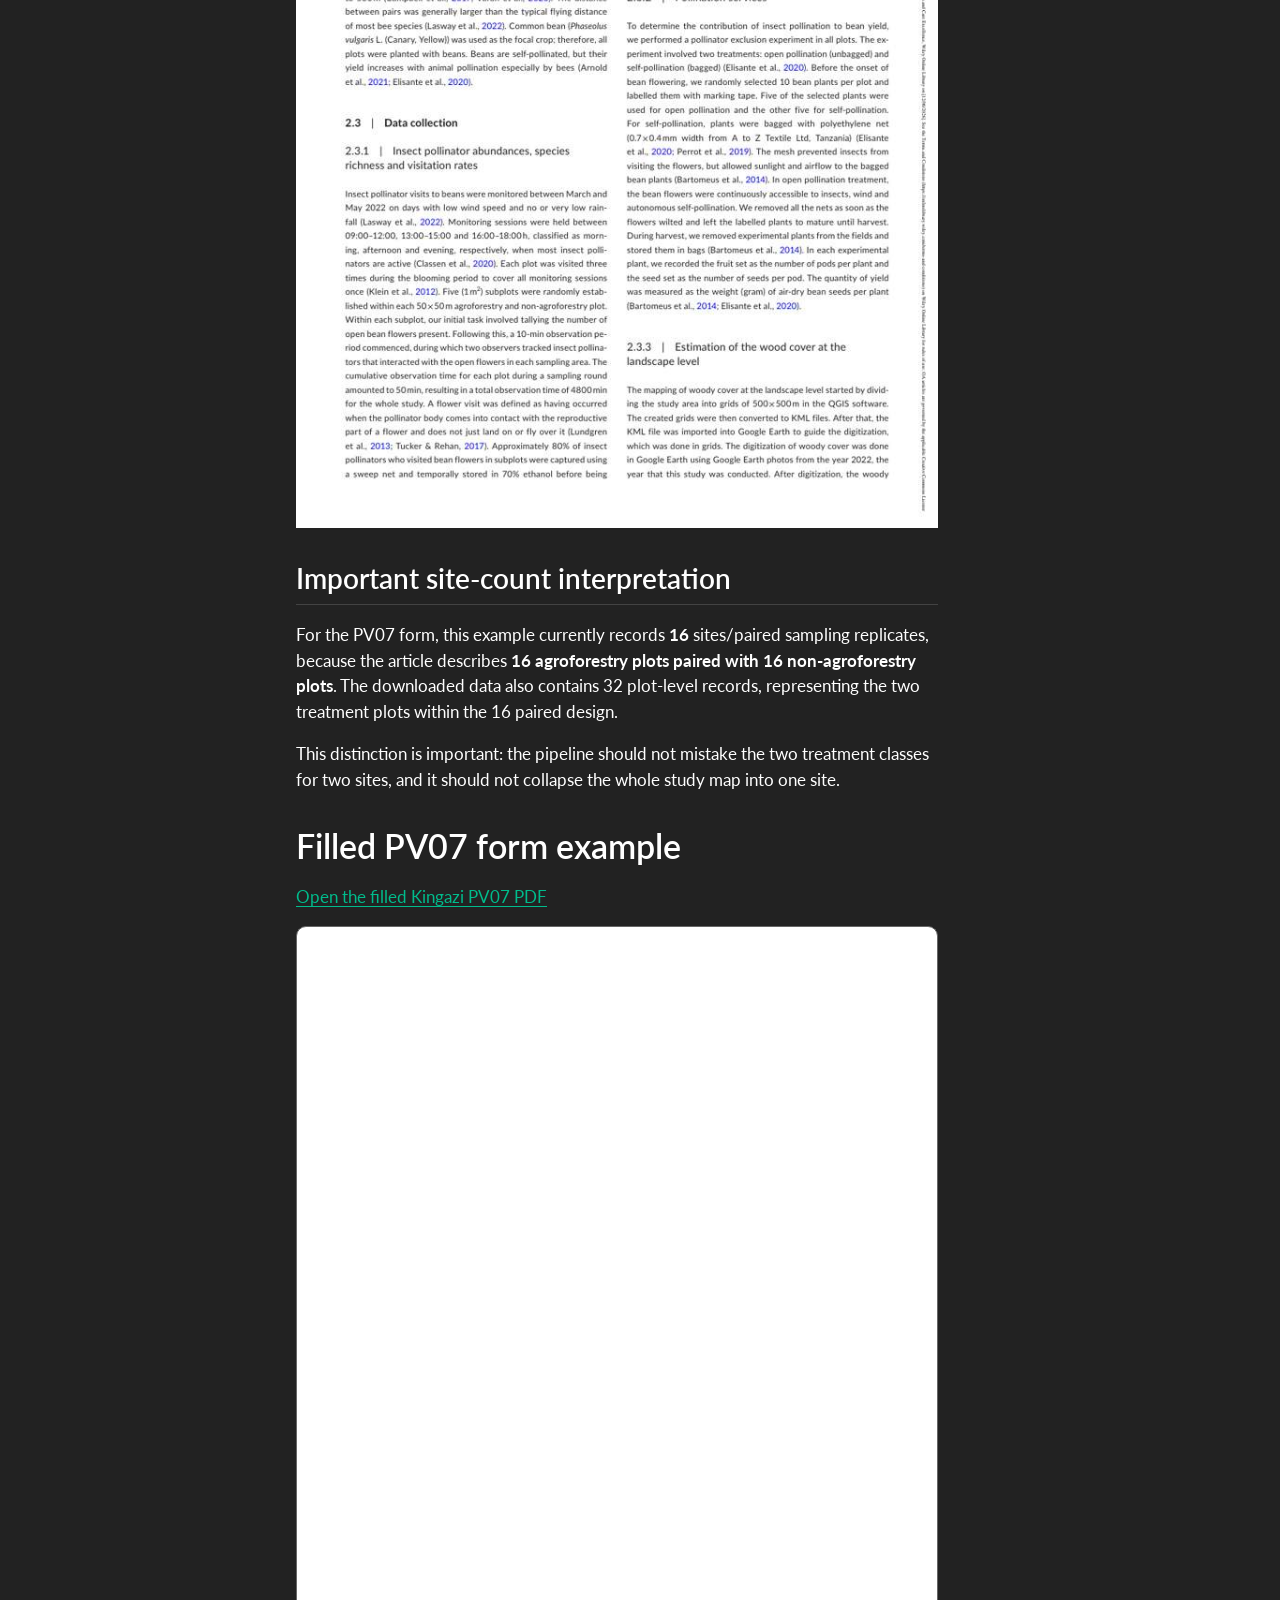
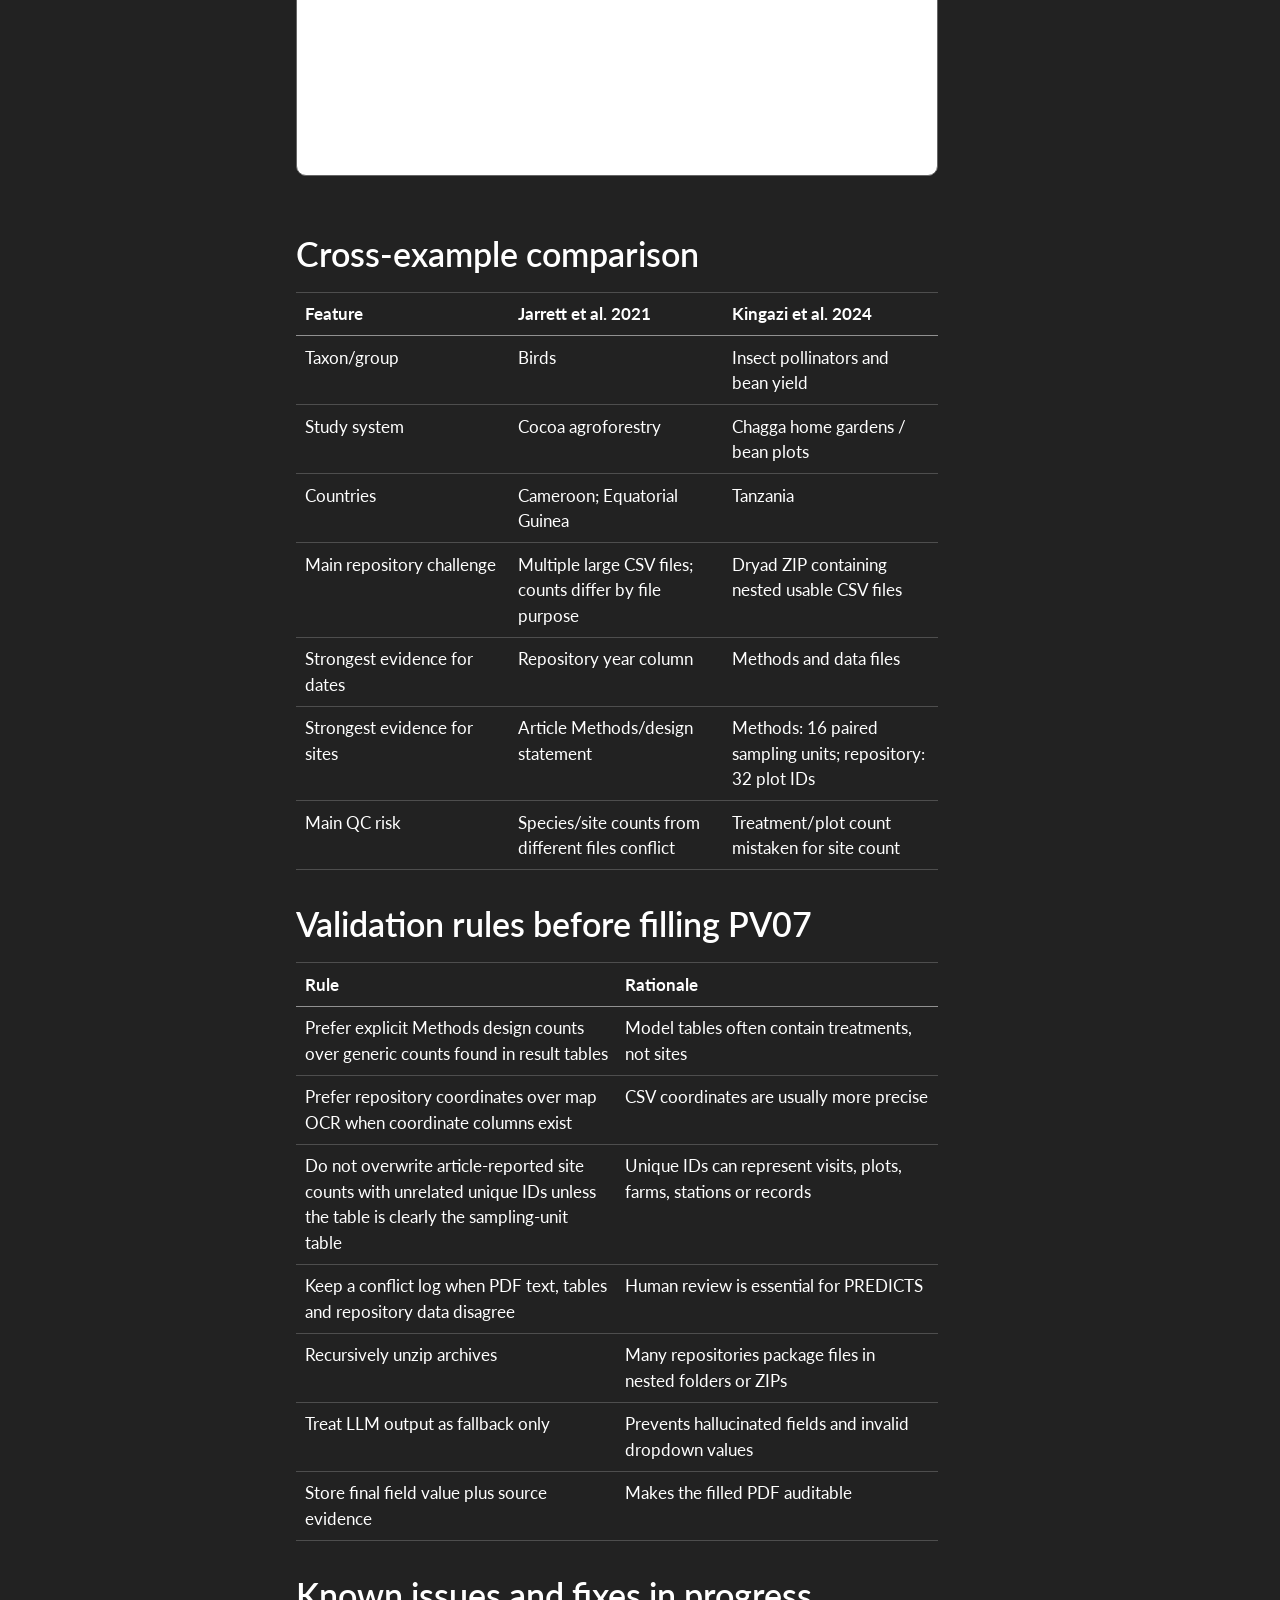
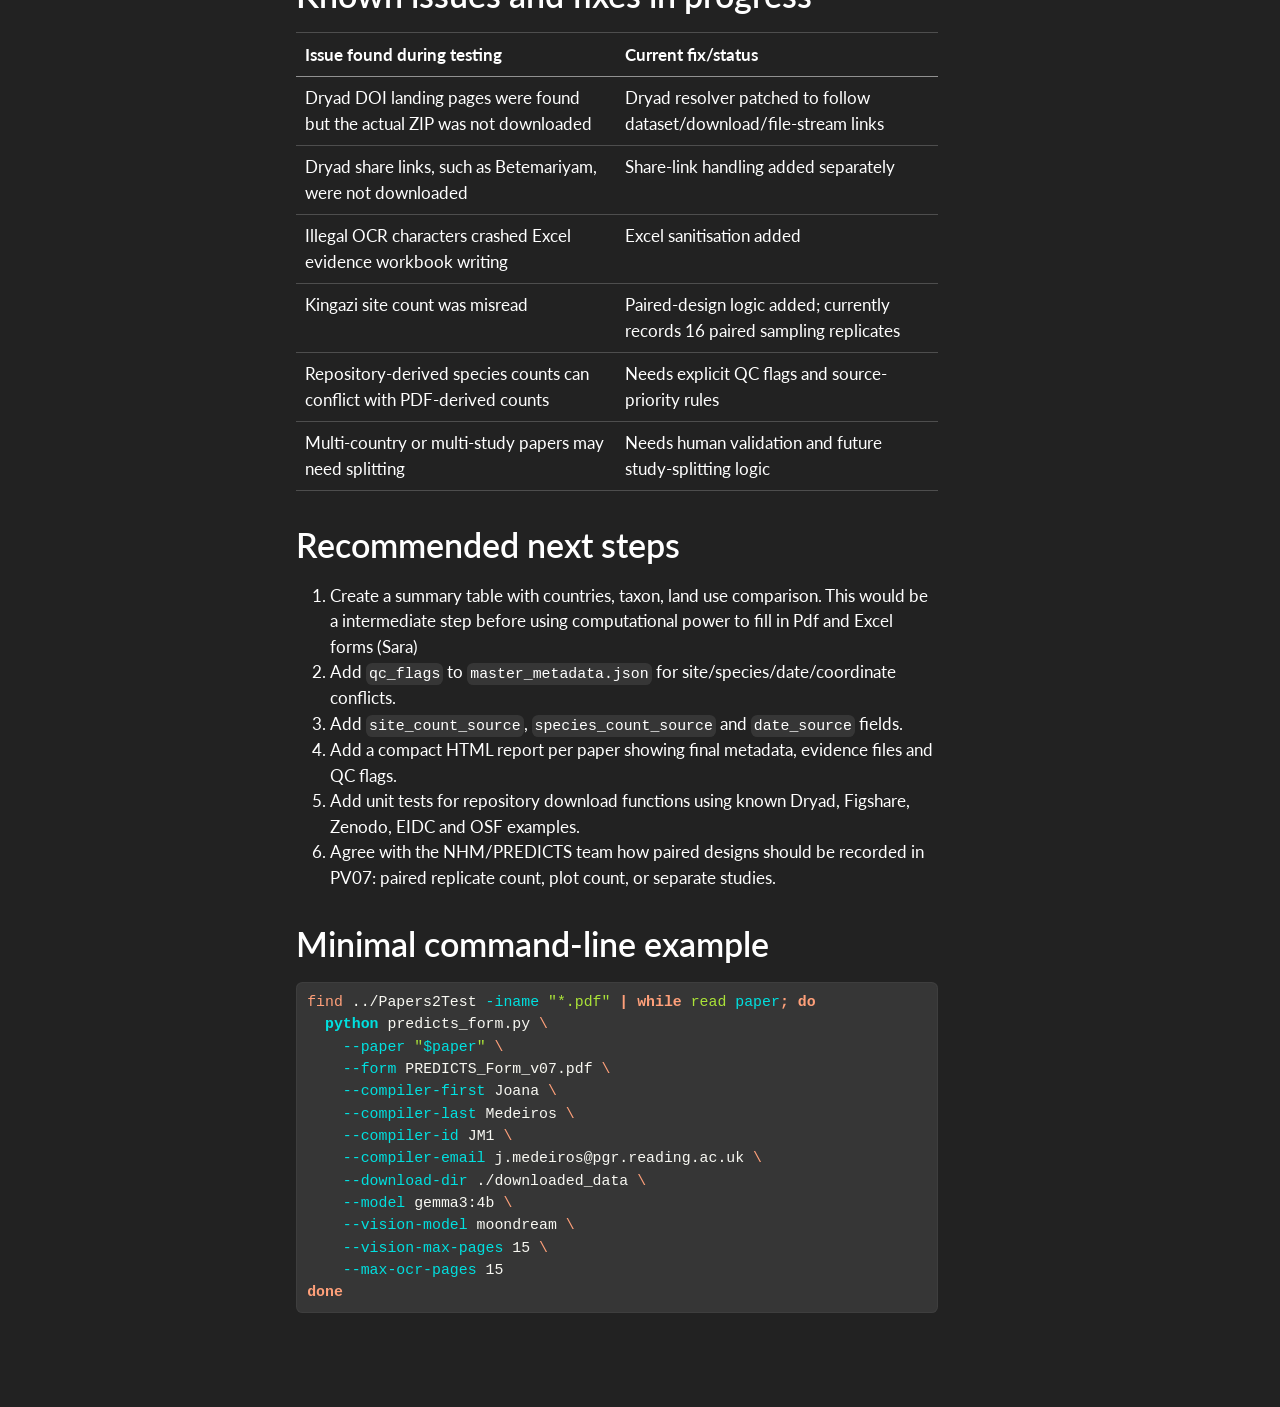
==== commit 84b44b32: "Added a future task from Sara" ====
--- a/docs/index.html
+++ b/docs/index.html
@@ -726,6 +726,7 @@
 <section id="recommended-next-steps" class="level1">
 <h1>Recommended next steps</h1>
 <ol type="1">
+<li>Create a summary table with countries, taxon, land use comparison. This would be a intermediate step before using computational power to fill in Pdf and Excel forms (Sara)</li>
 <li>Add <code>qc_flags</code> to <code>master_metadata.json</code> for site/species/date/coordinate conflicts.</li>
 <li>Add <code>site_count_source</code>, <code>species_count_source</code> and <code>date_source</code> fields.</li>
 <li>Add a compact HTML report per paper showing final metadata, evidence files and QC flags.</li>
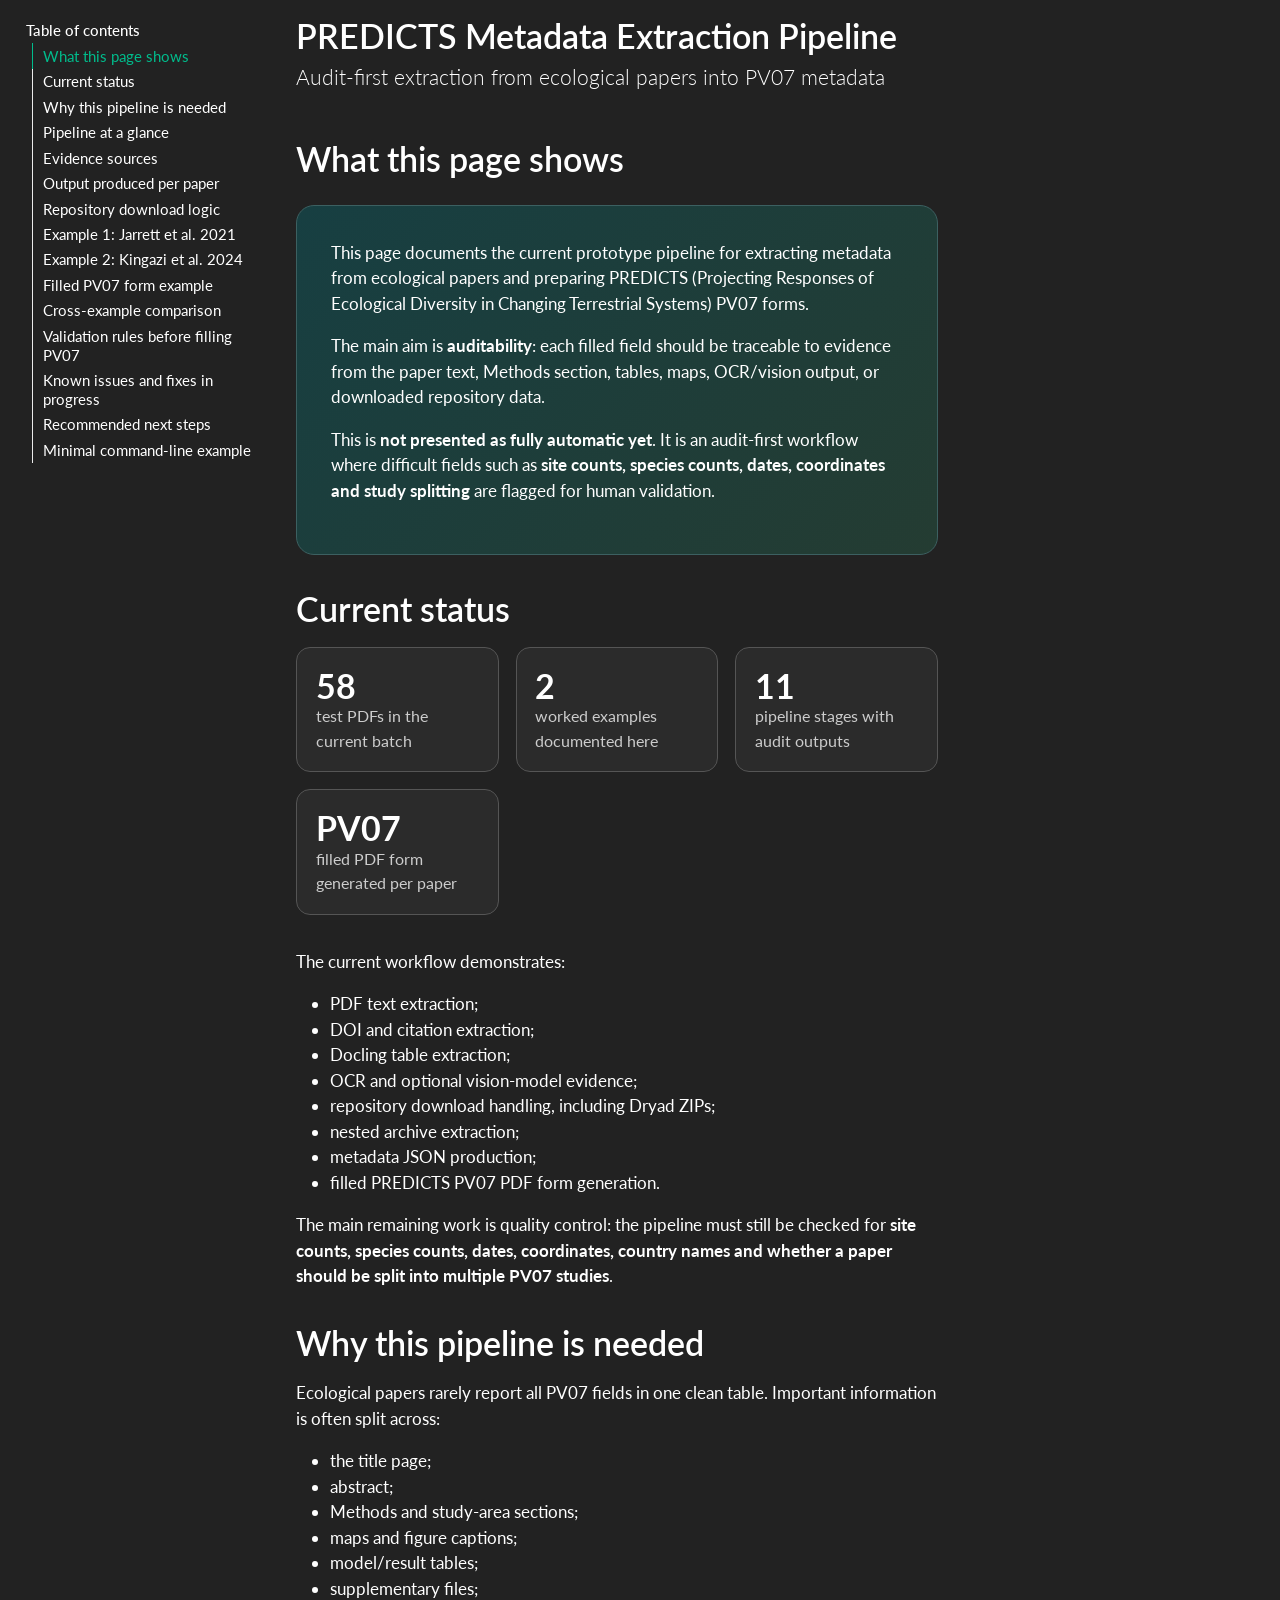
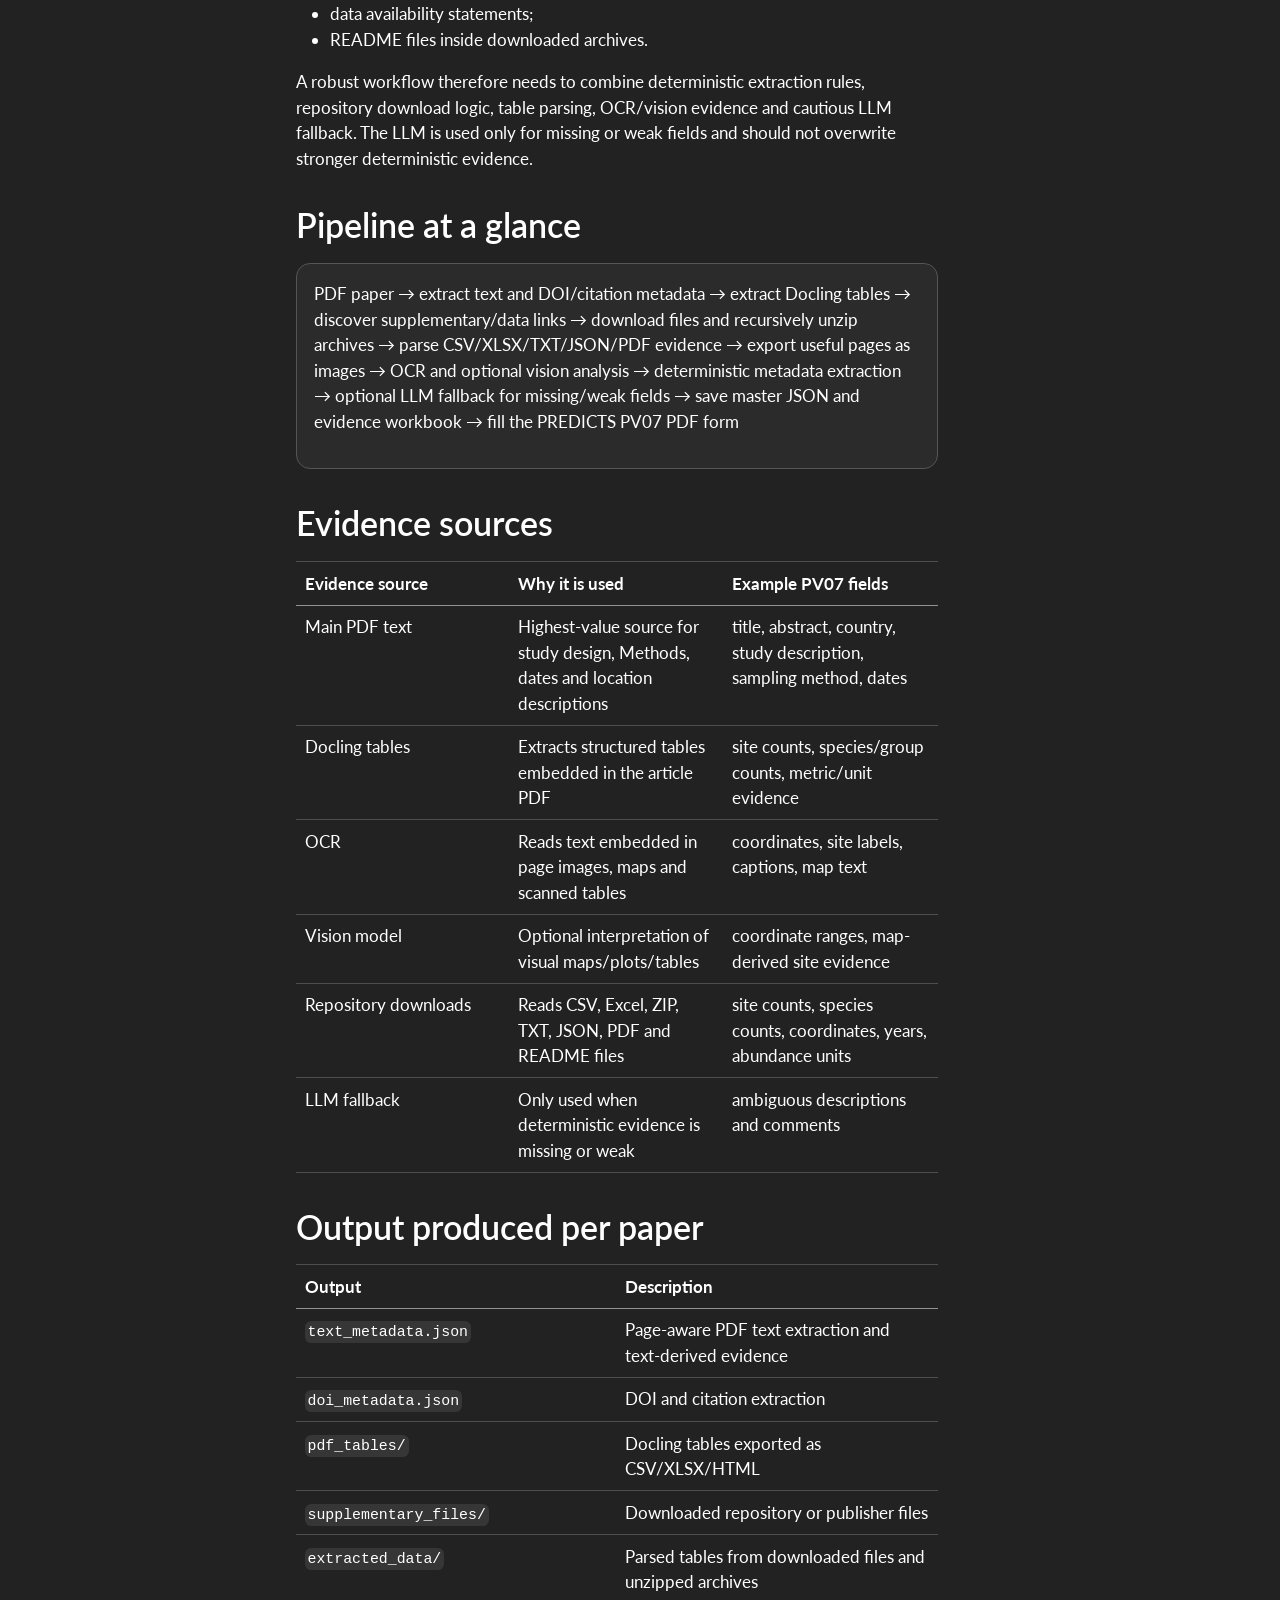
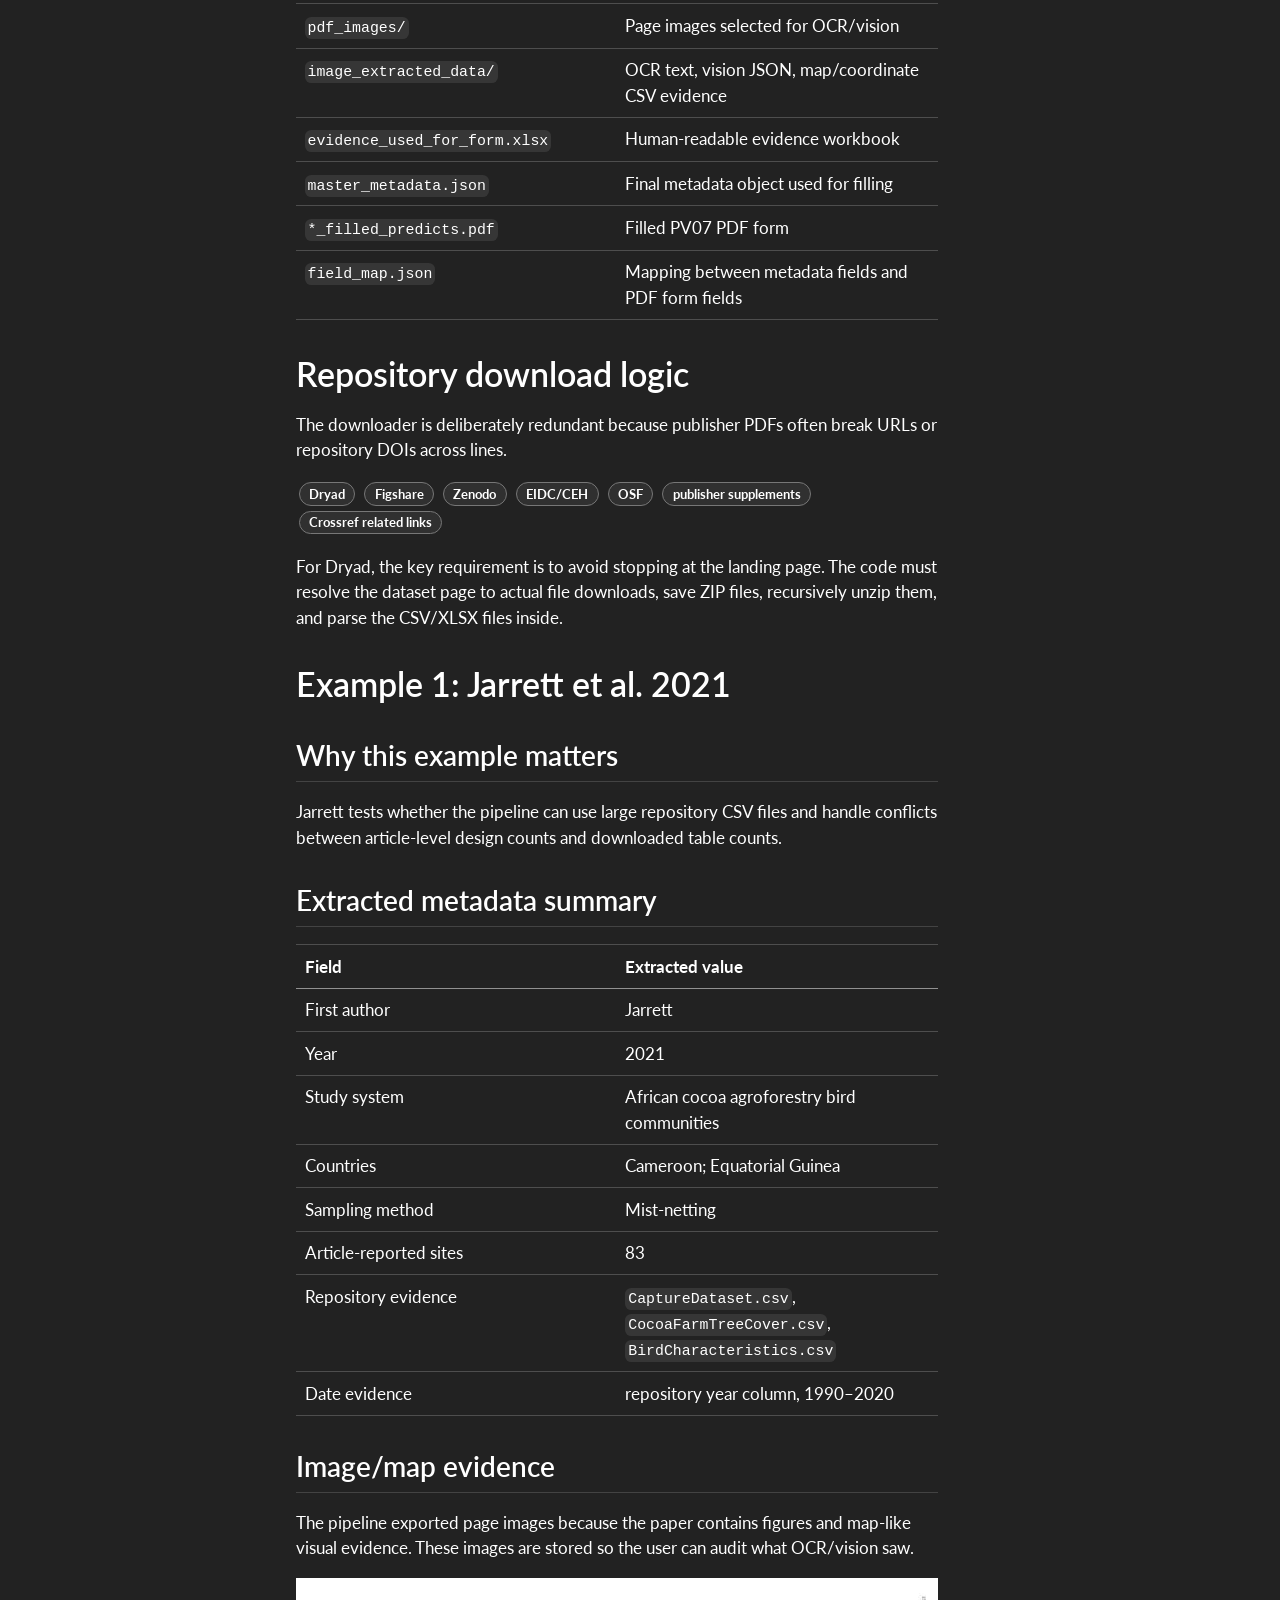
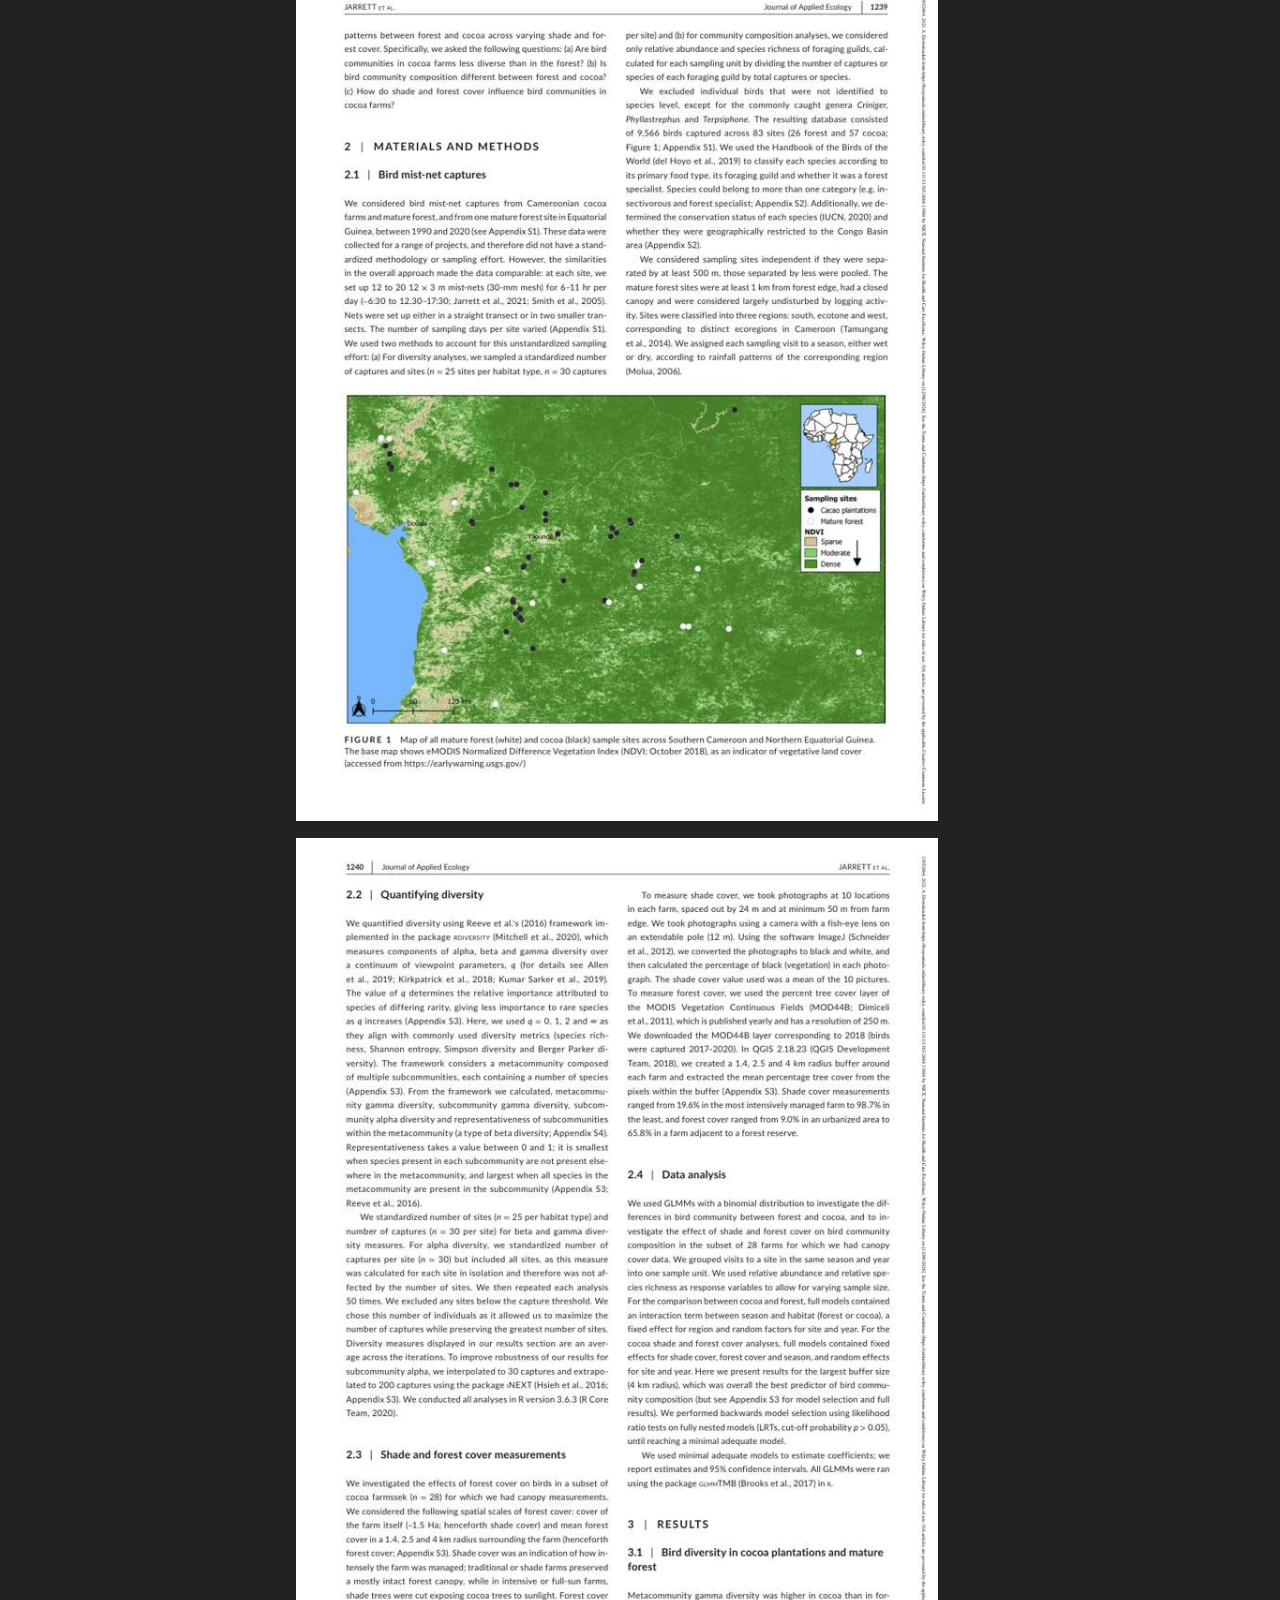
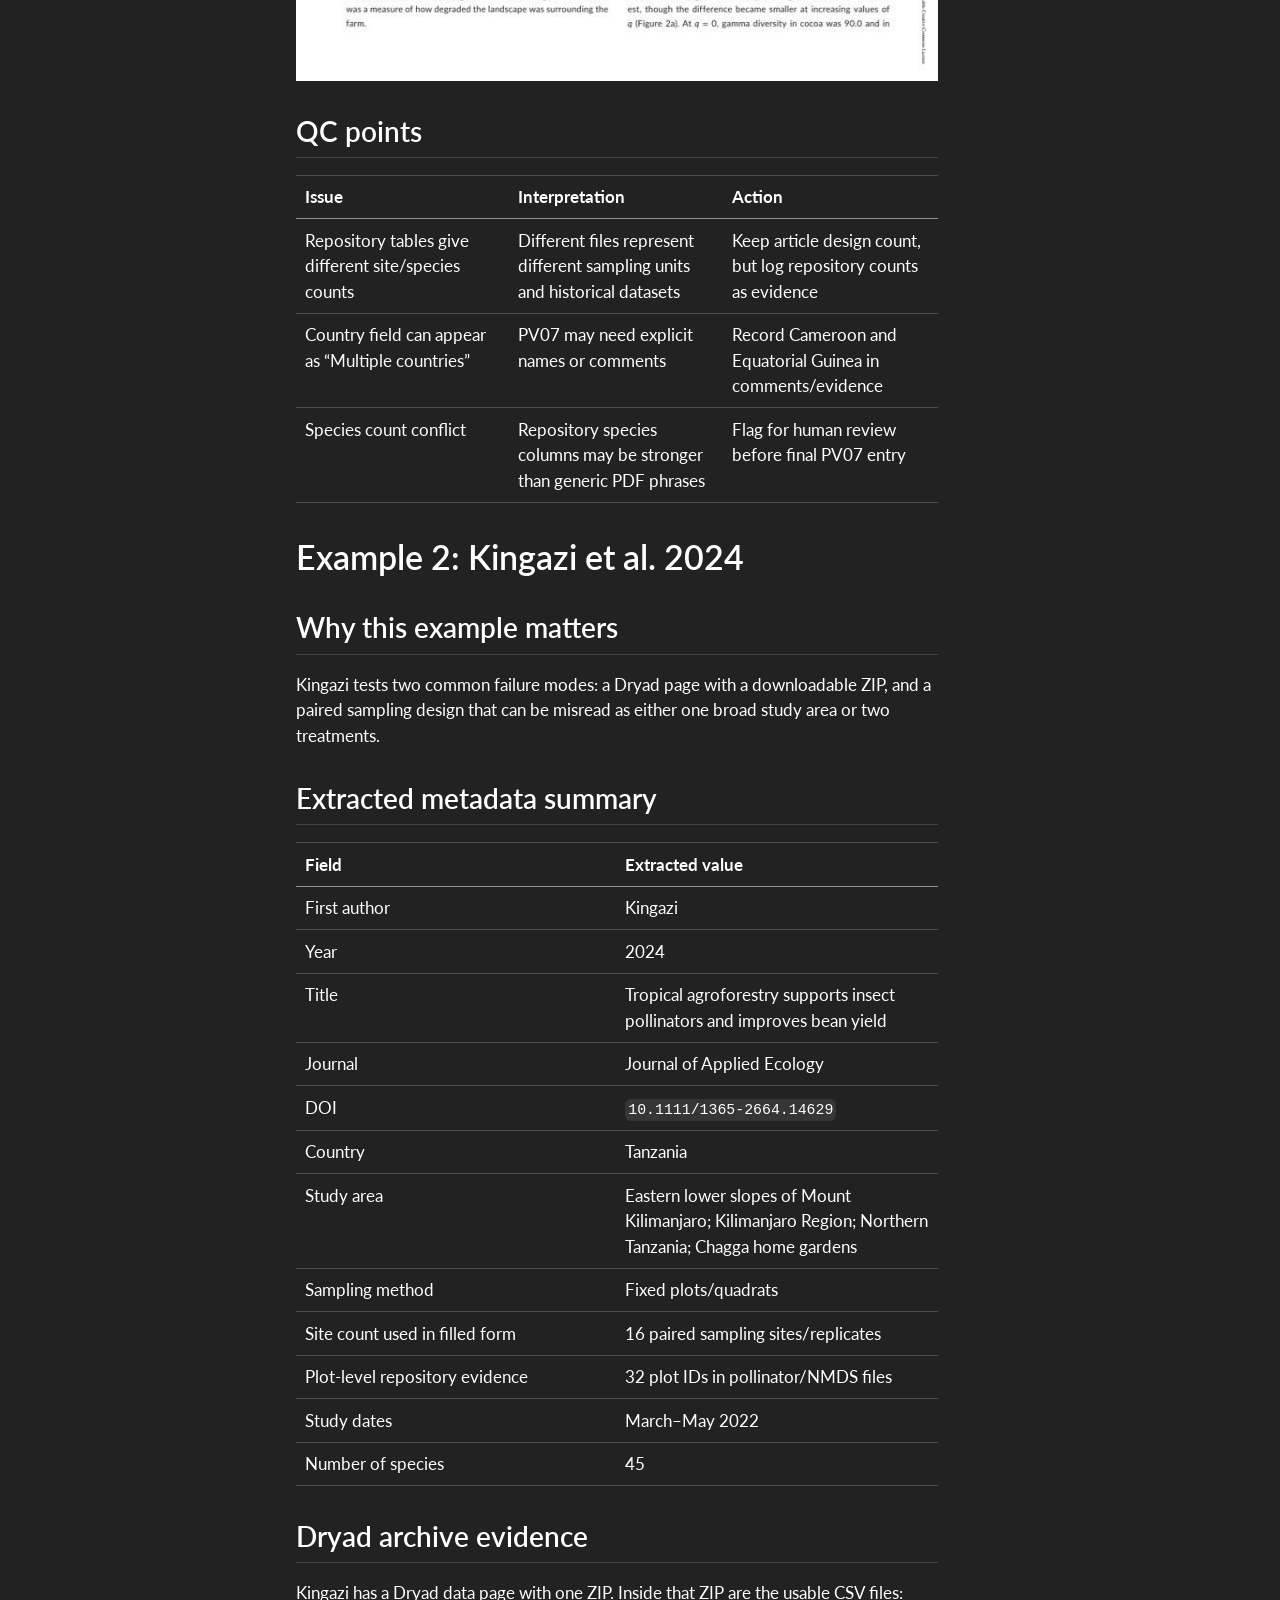
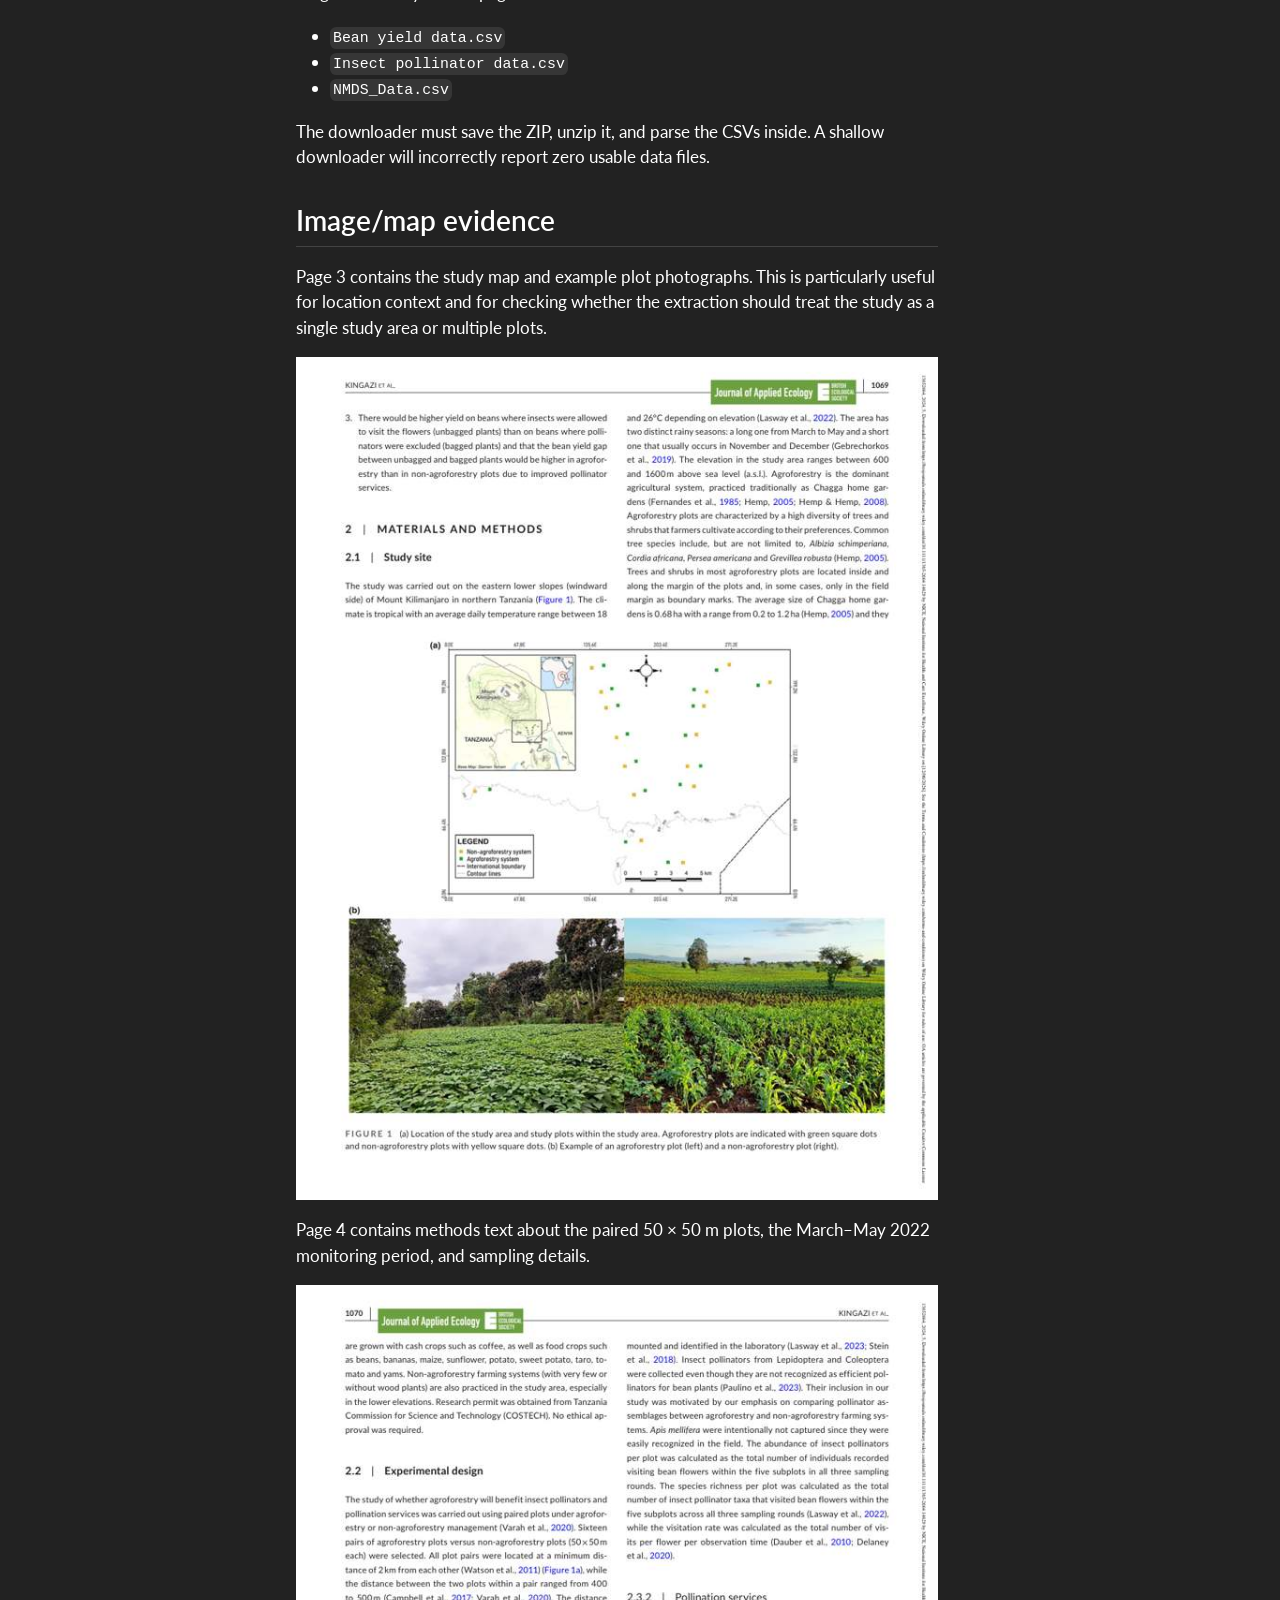
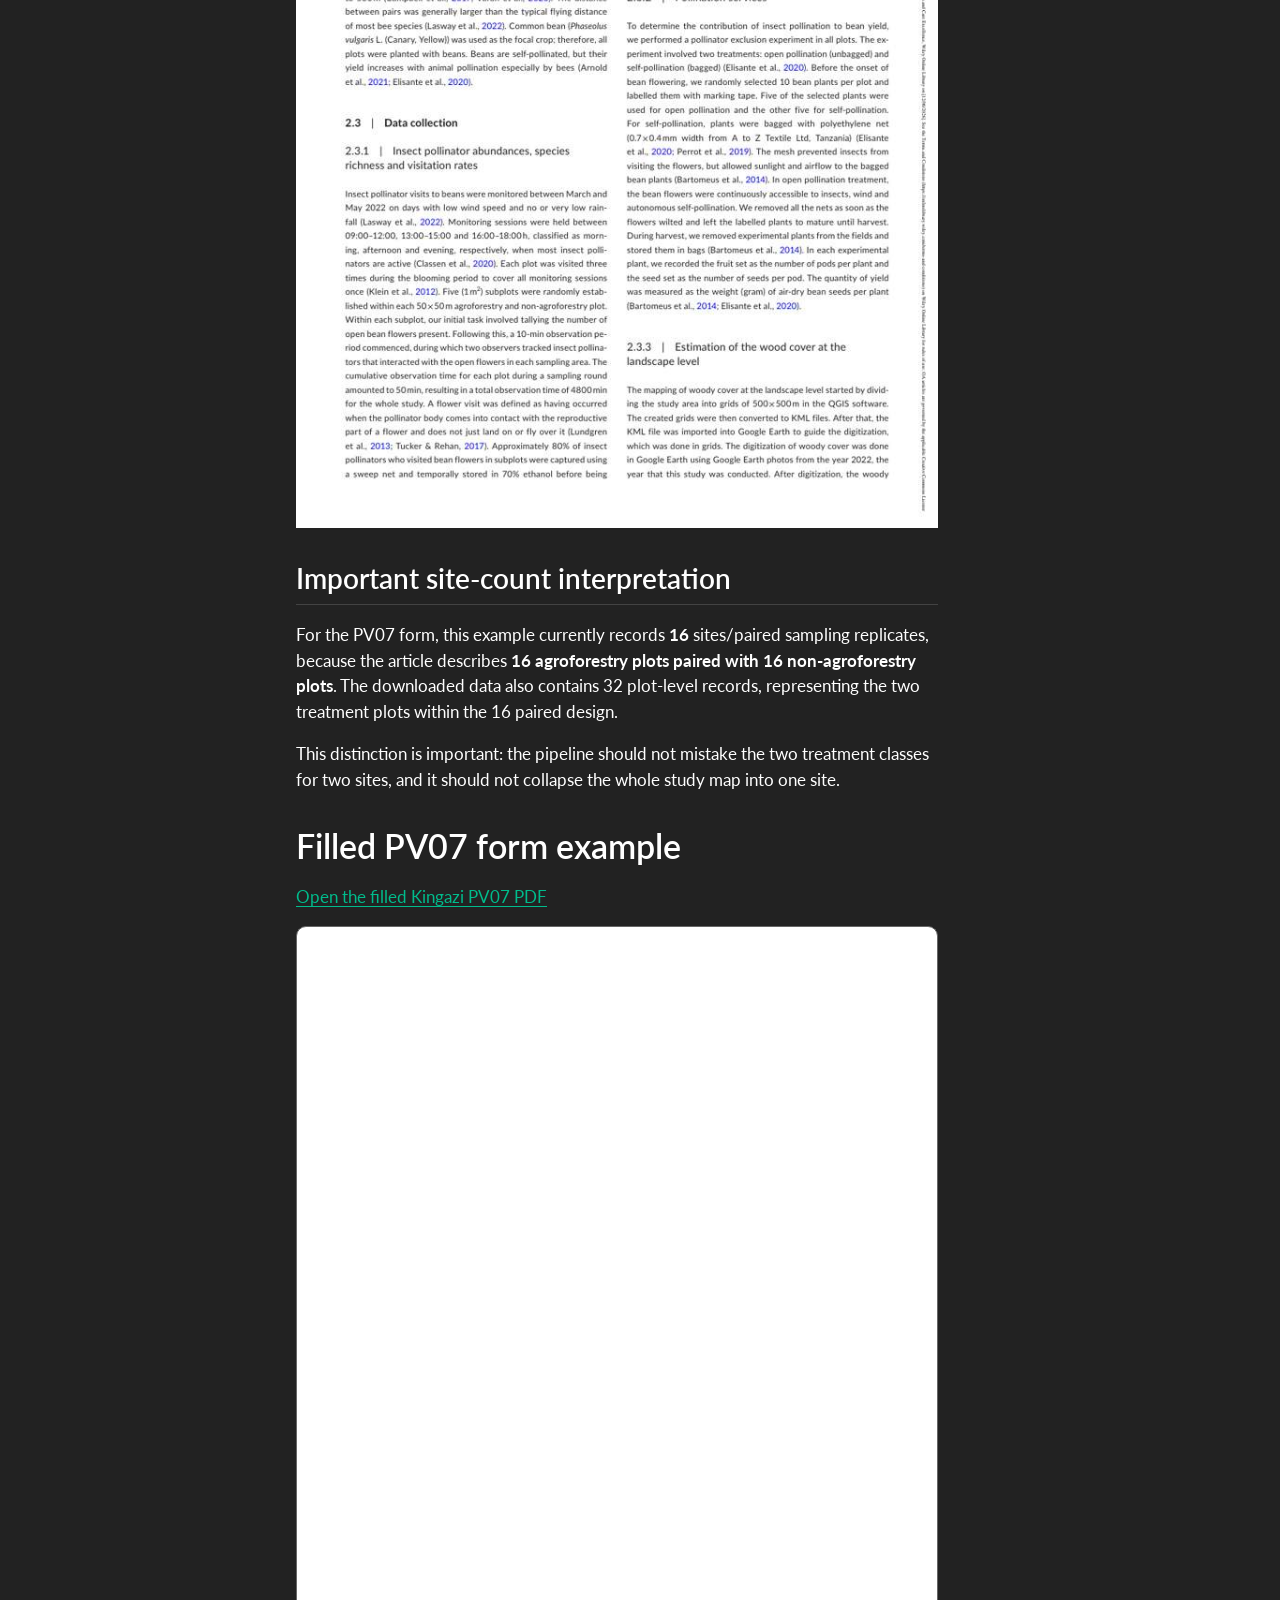
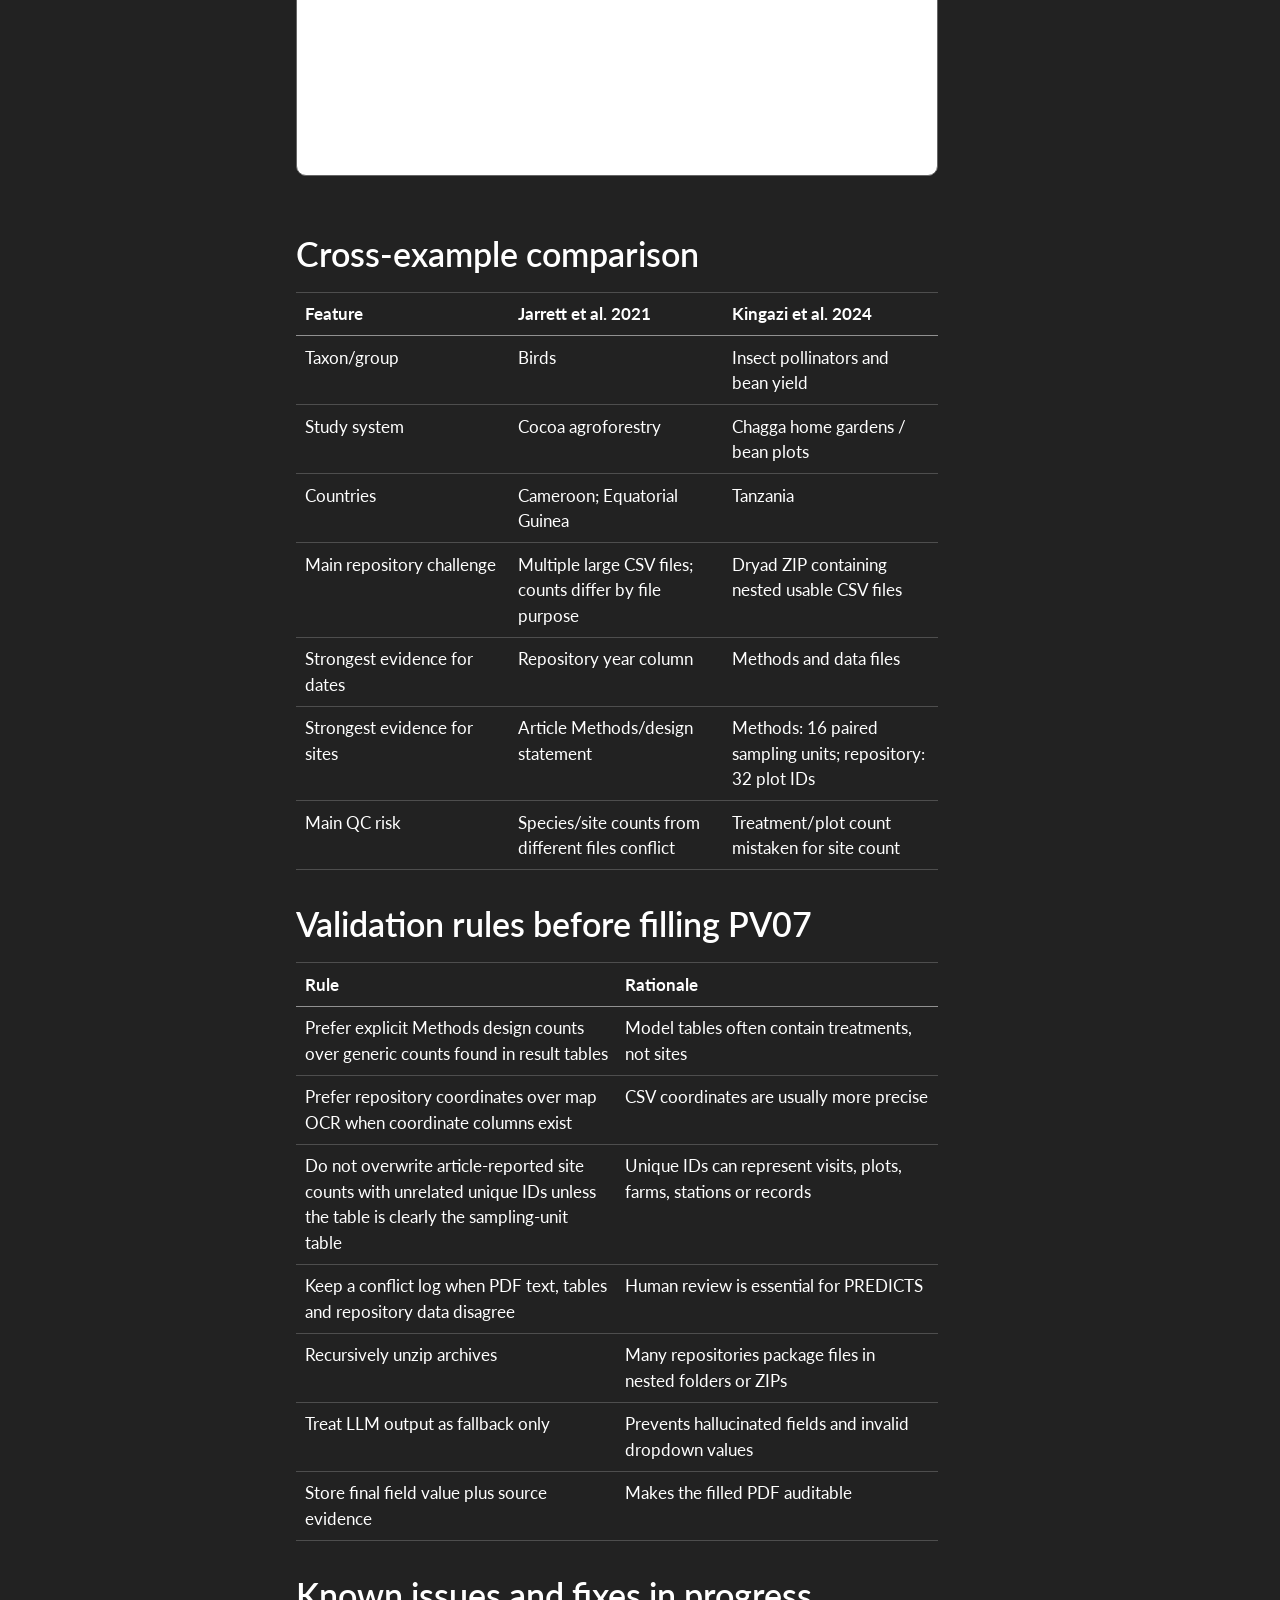
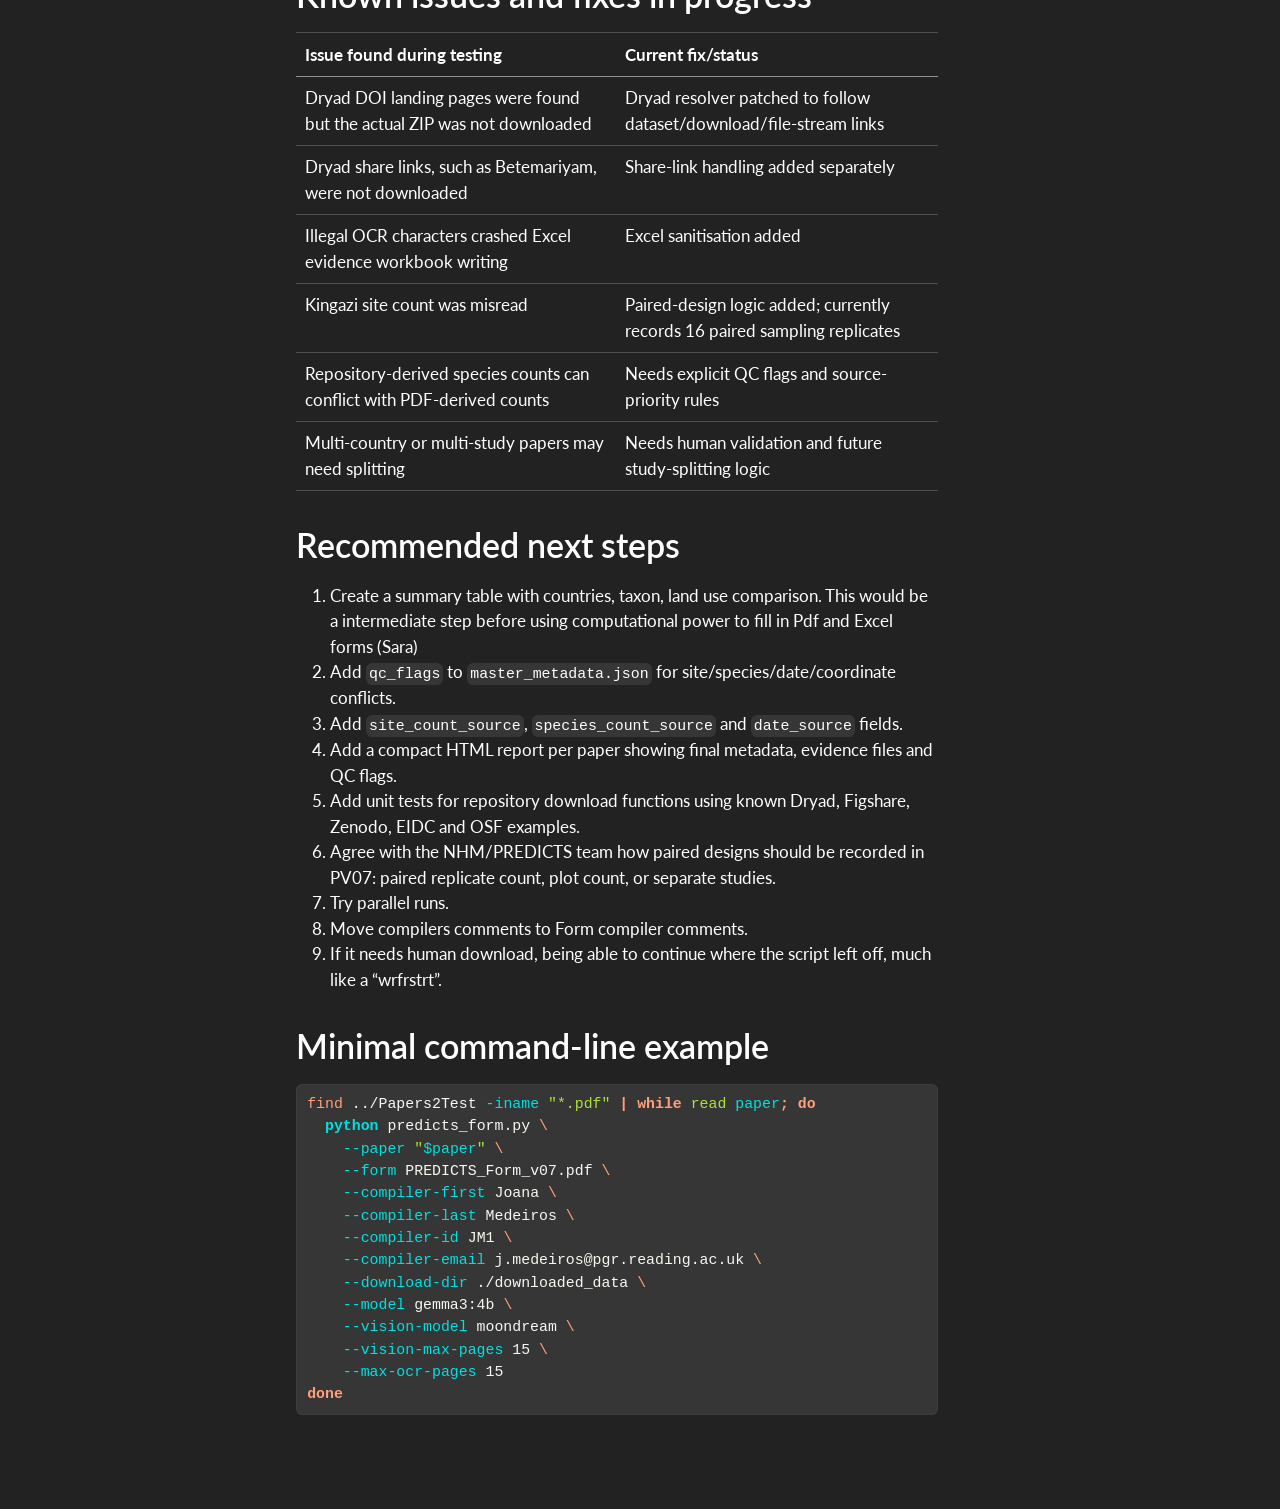
==== commit 4f498f54: "Updated report with future tasks" ====
--- a/docs/index.html
+++ b/docs/index.html
@@ -732,6 +732,9 @@
 <li>Add a compact HTML report per paper showing final metadata, evidence files and QC flags.</li>
 <li>Add unit tests for repository download functions using known Dryad, Figshare, Zenodo, EIDC and OSF examples.</li>
 <li>Agree with the NHM/PREDICTS team how paired designs should be recorded in PV07: paired replicate count, plot count, or separate studies.</li>
+<li>Try parallel runs.</li>
+<li>Move compilers comments to Form compiler comments.</li>
+<li>If it needs human download, being able to continue where the script left off, much like a “wrfrstrt”.</li>
 </ol>
 </section>
 <section id="minimal-command-line-example" class="level1">
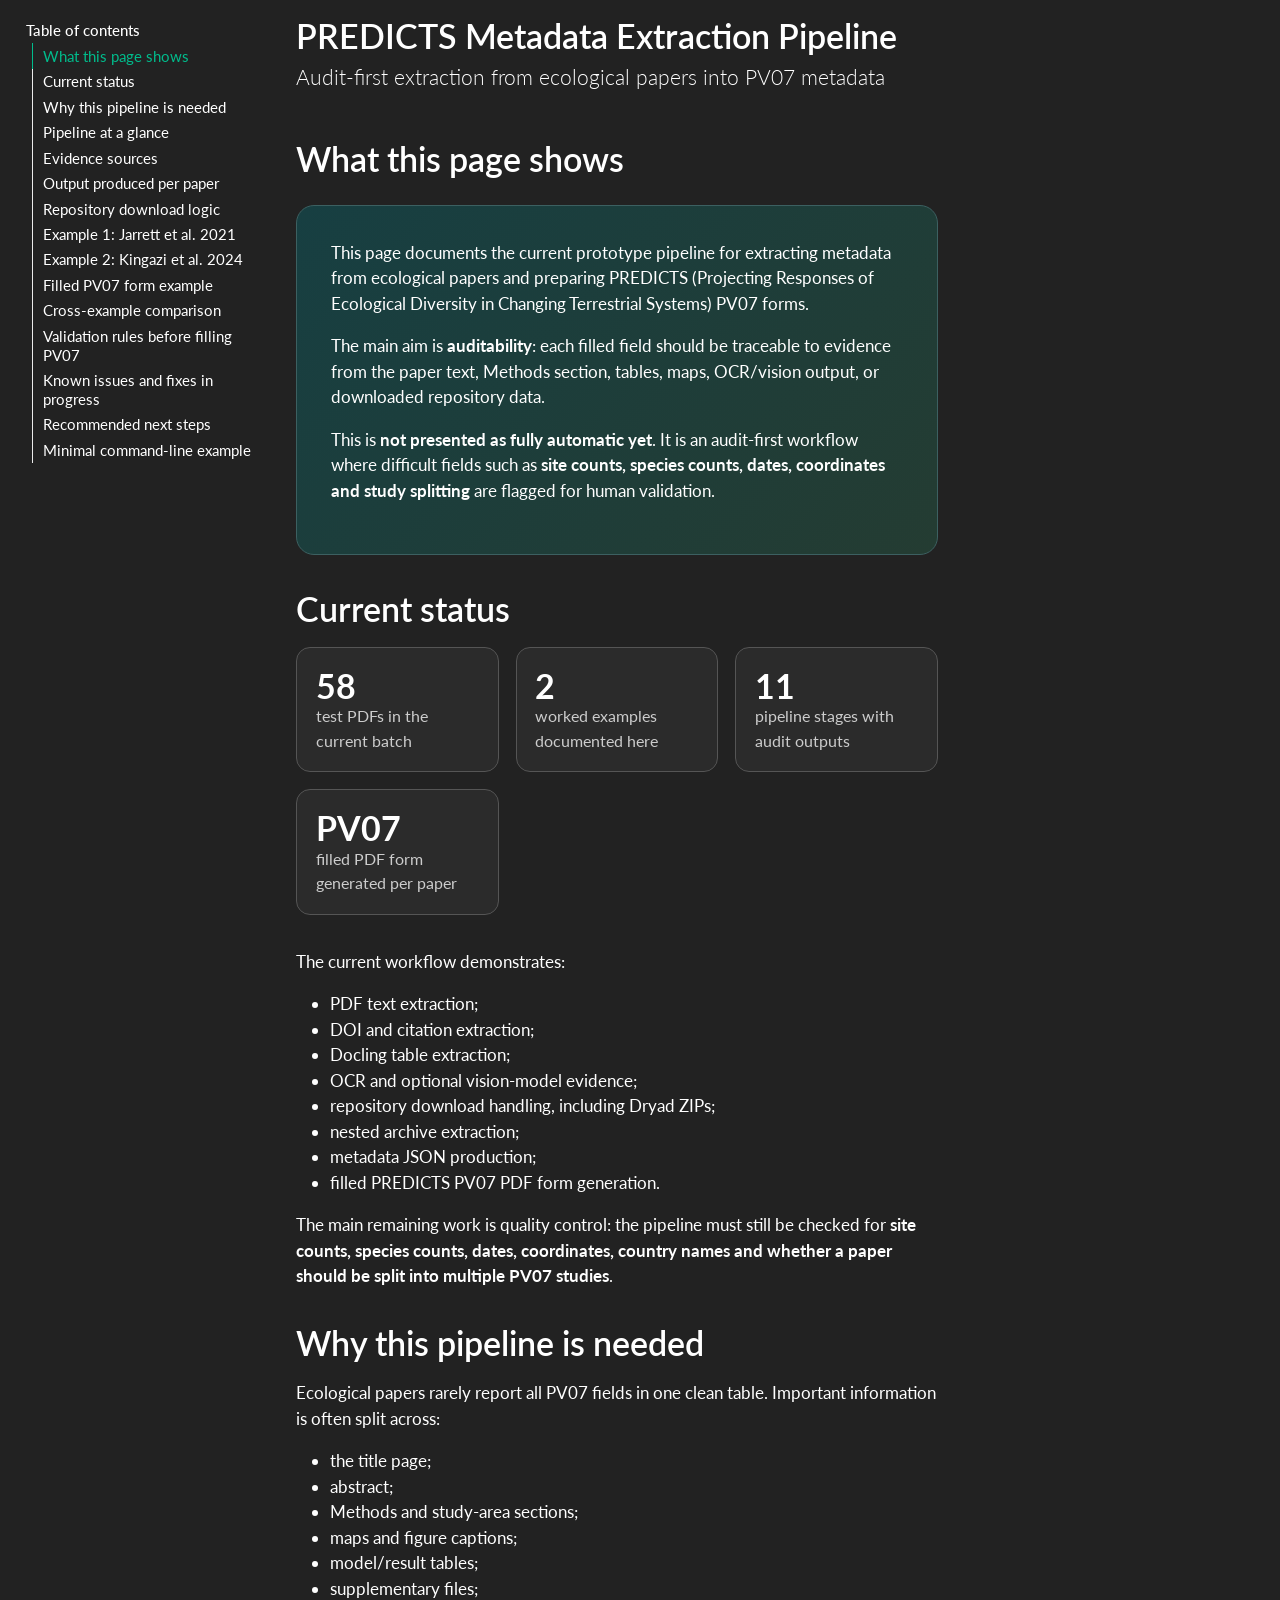
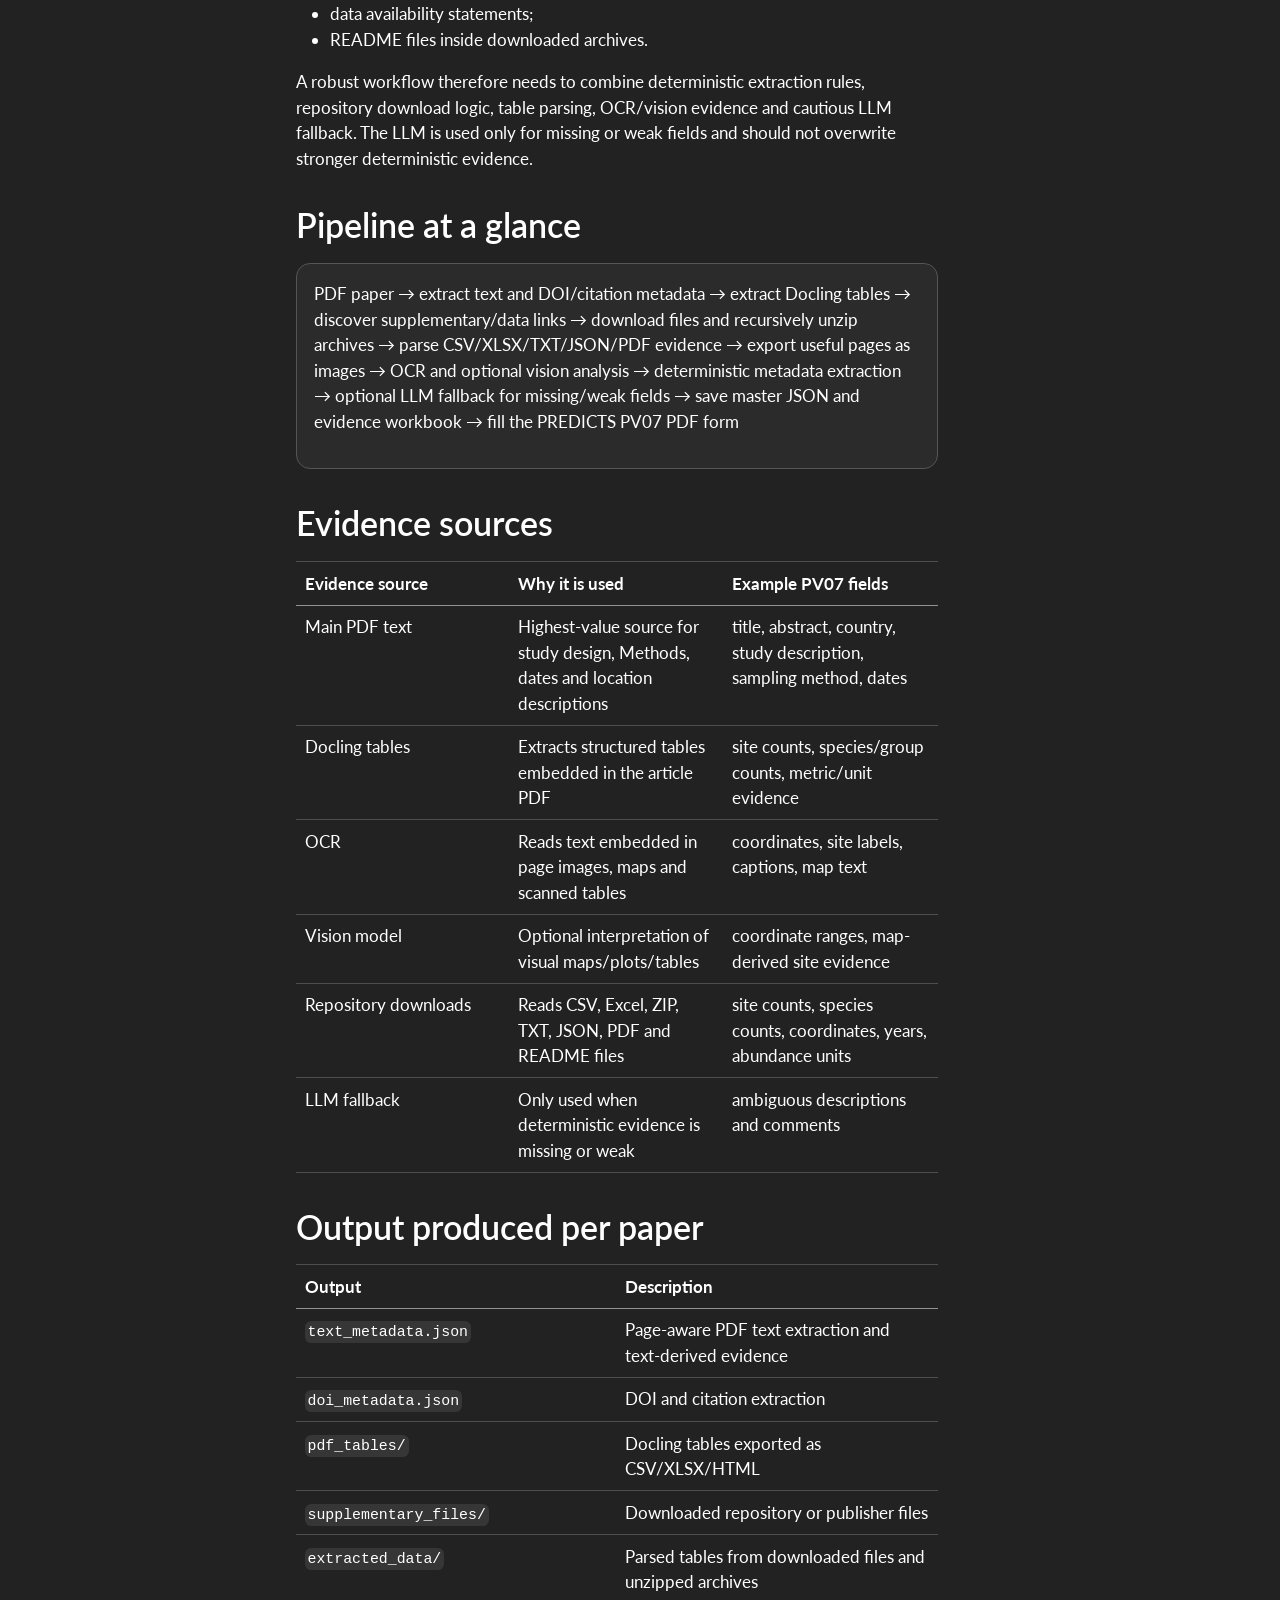
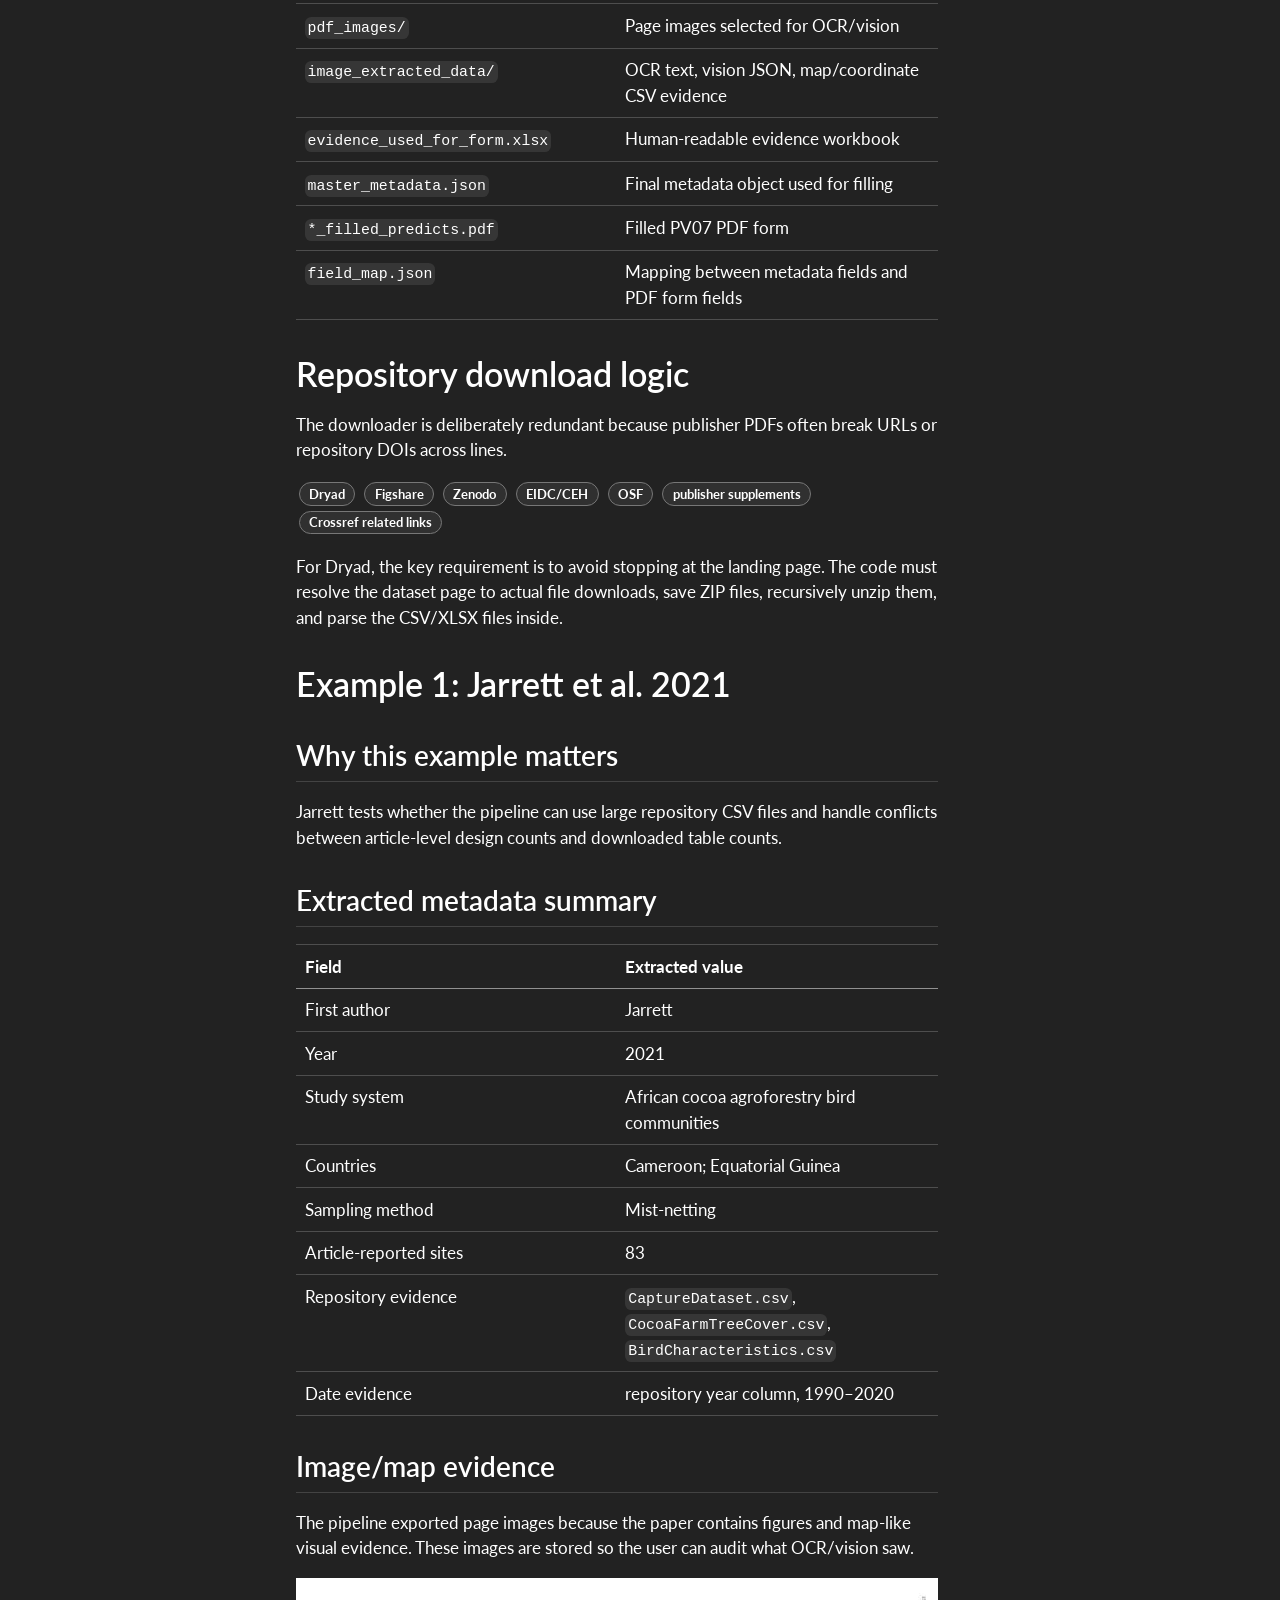
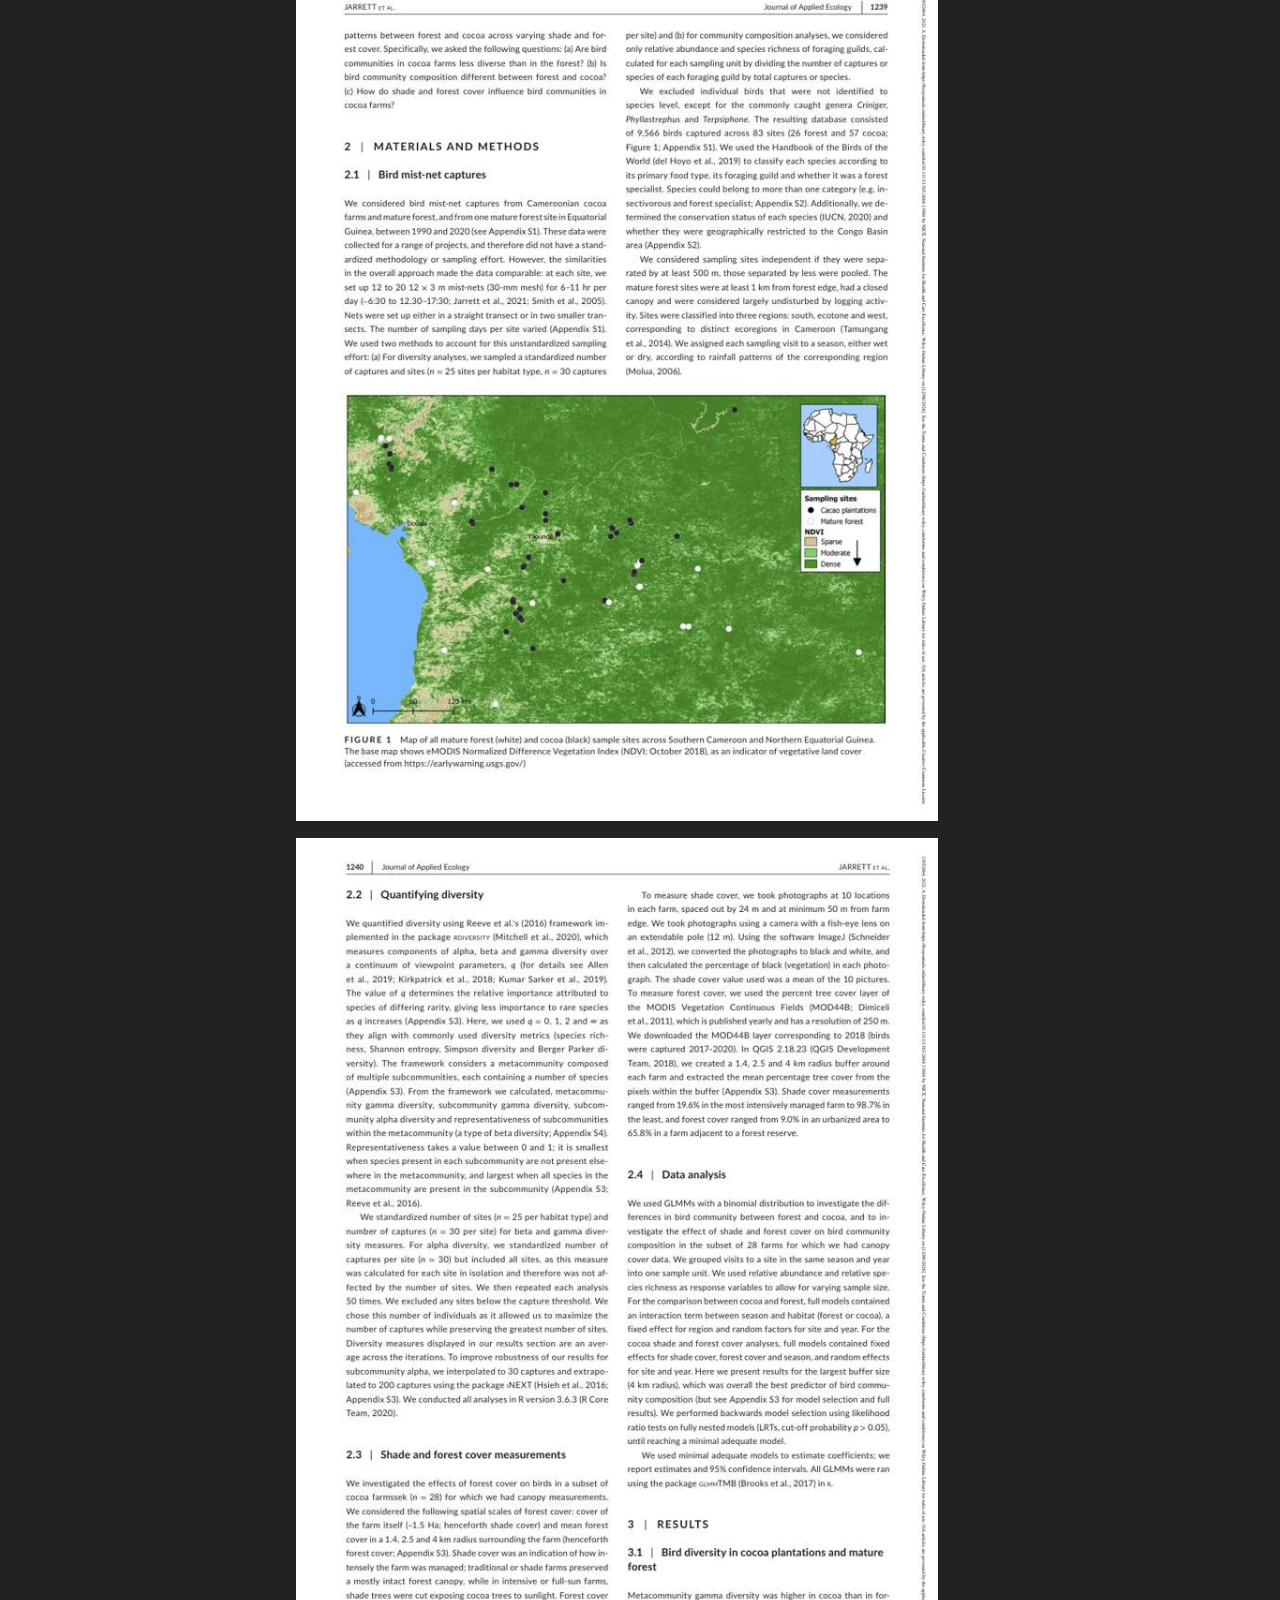
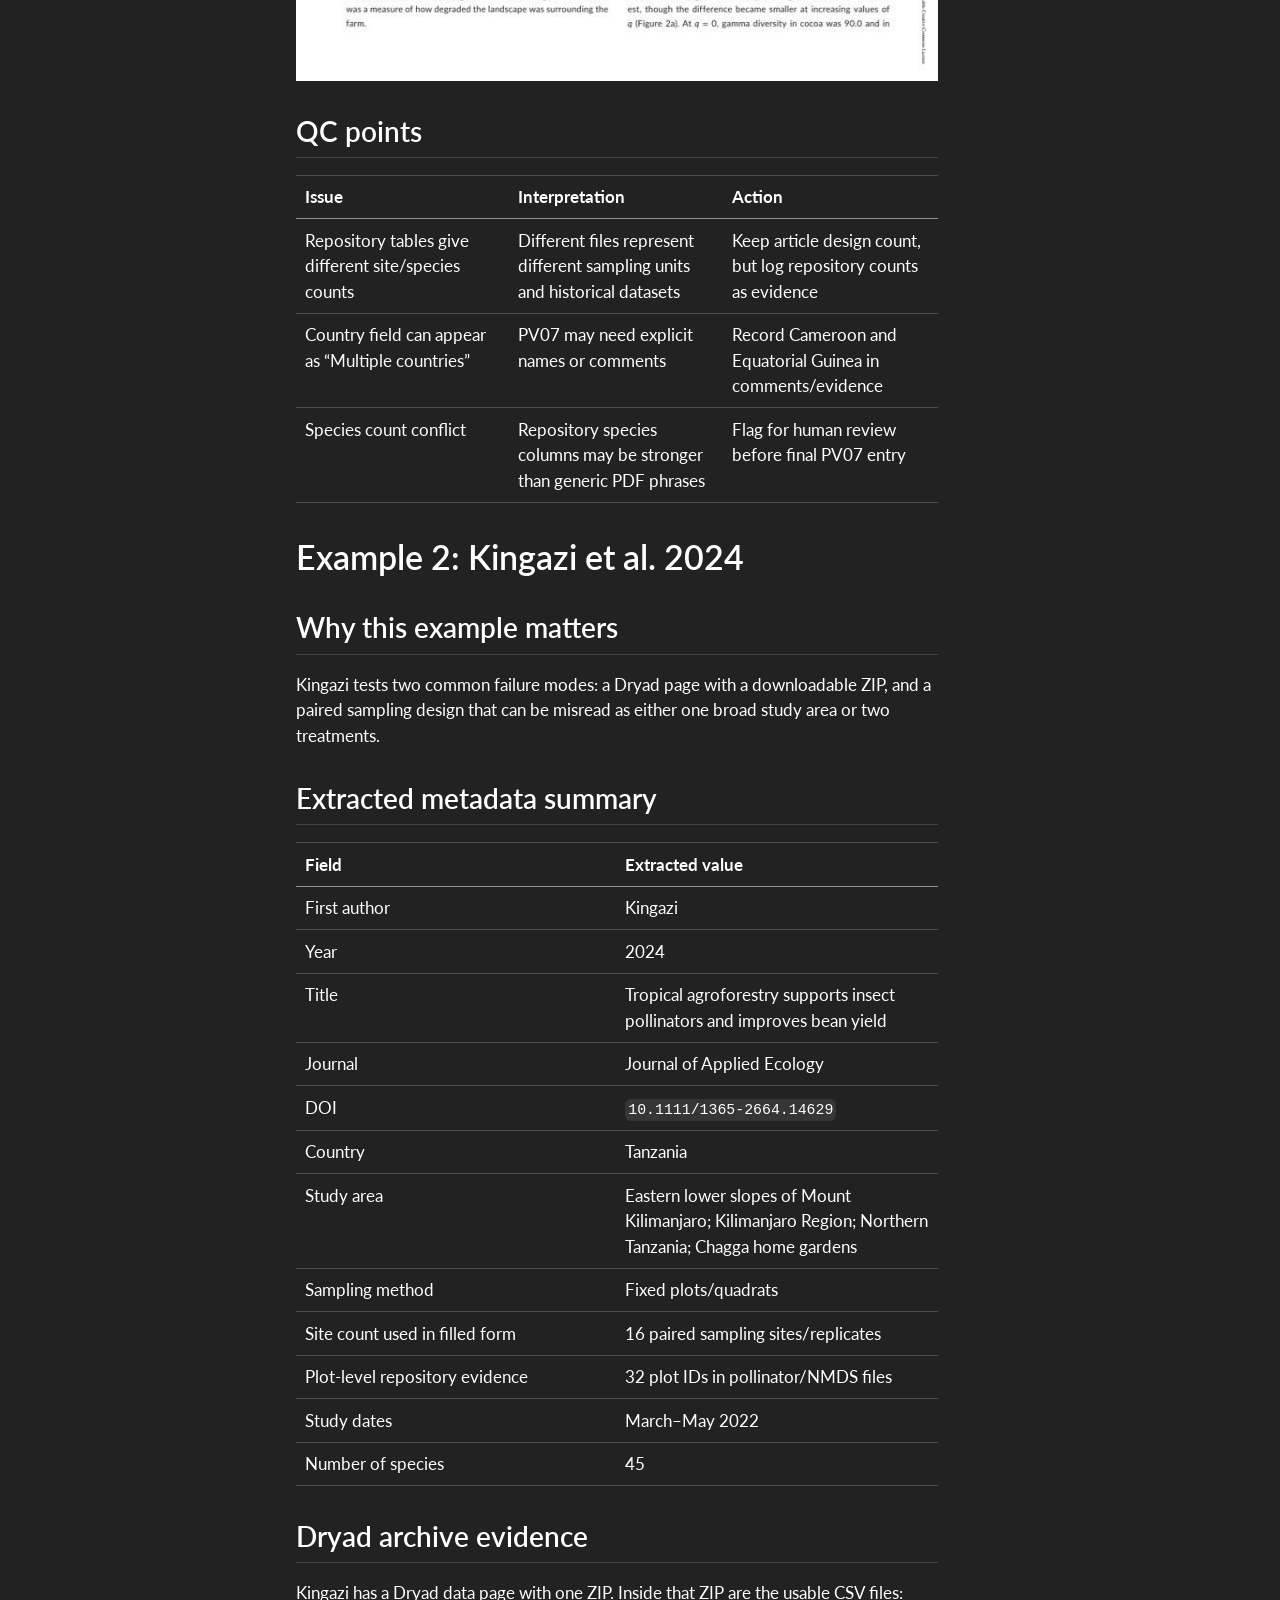
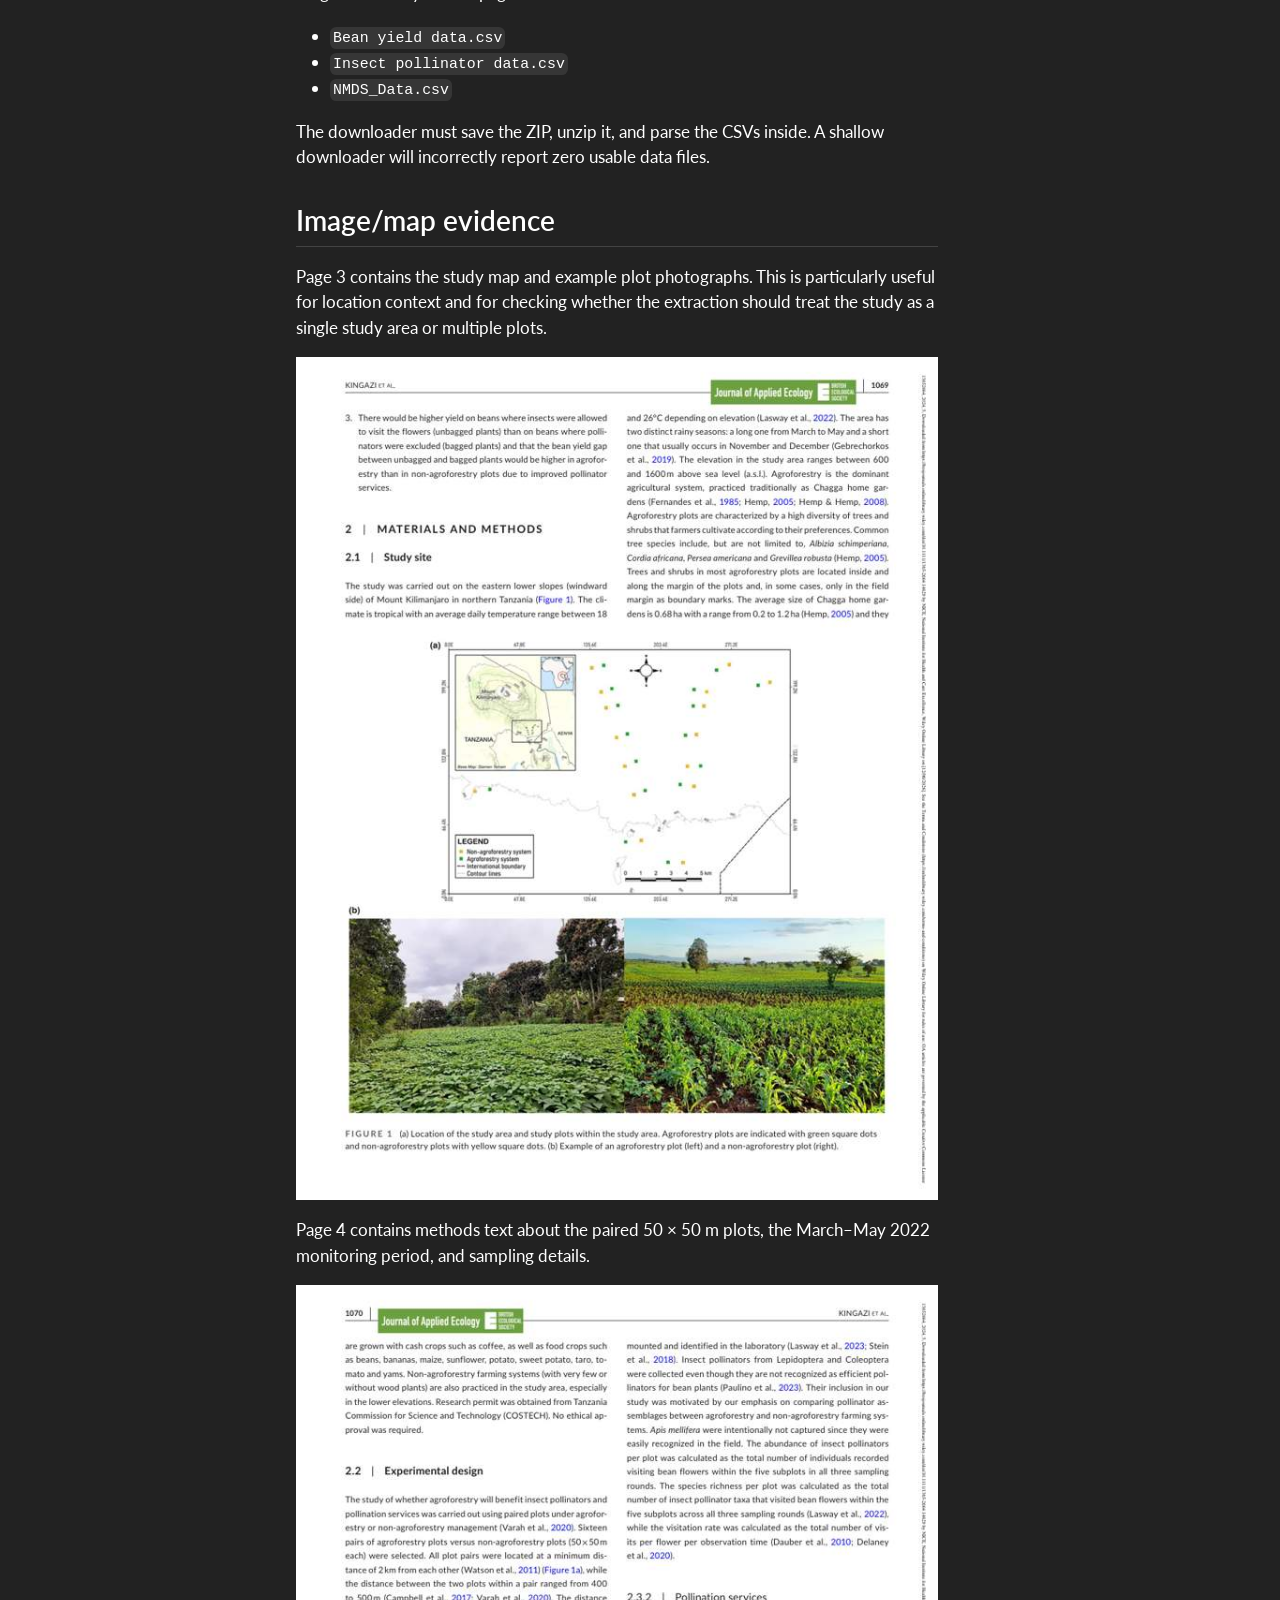
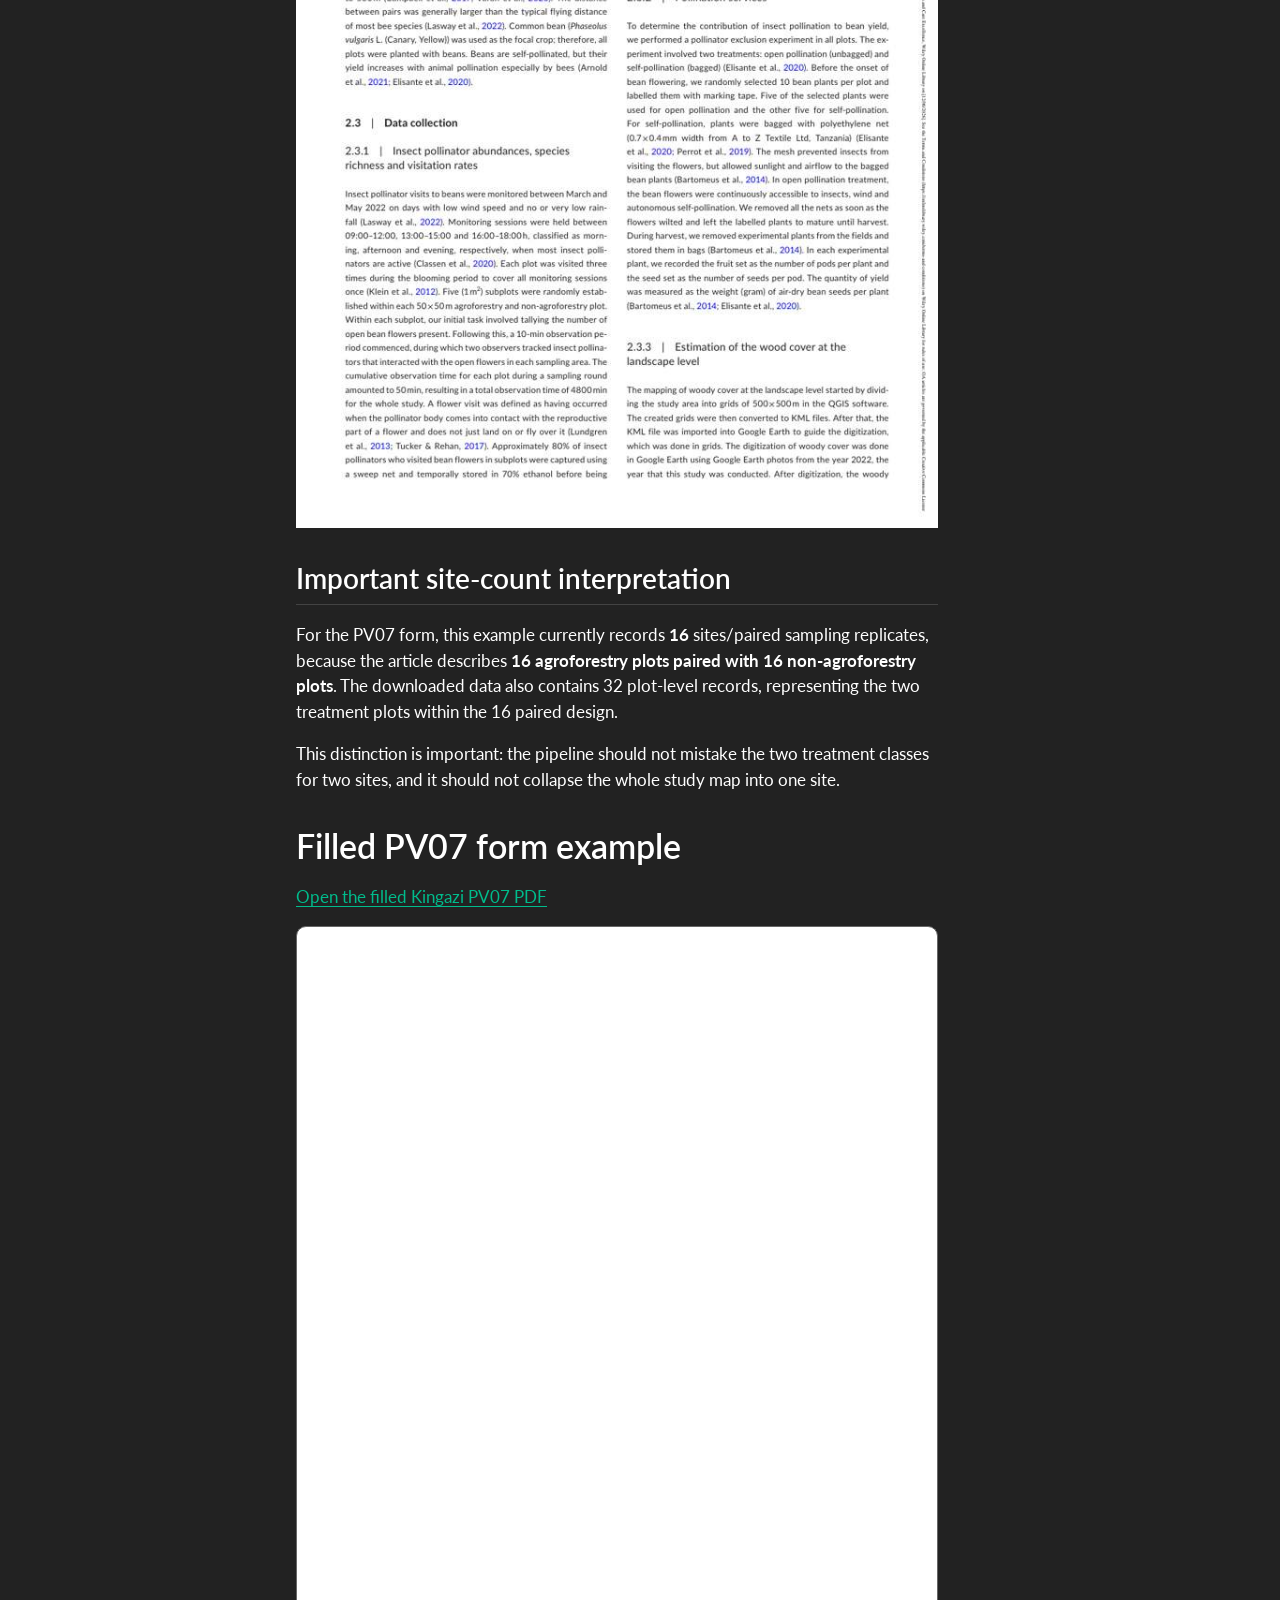
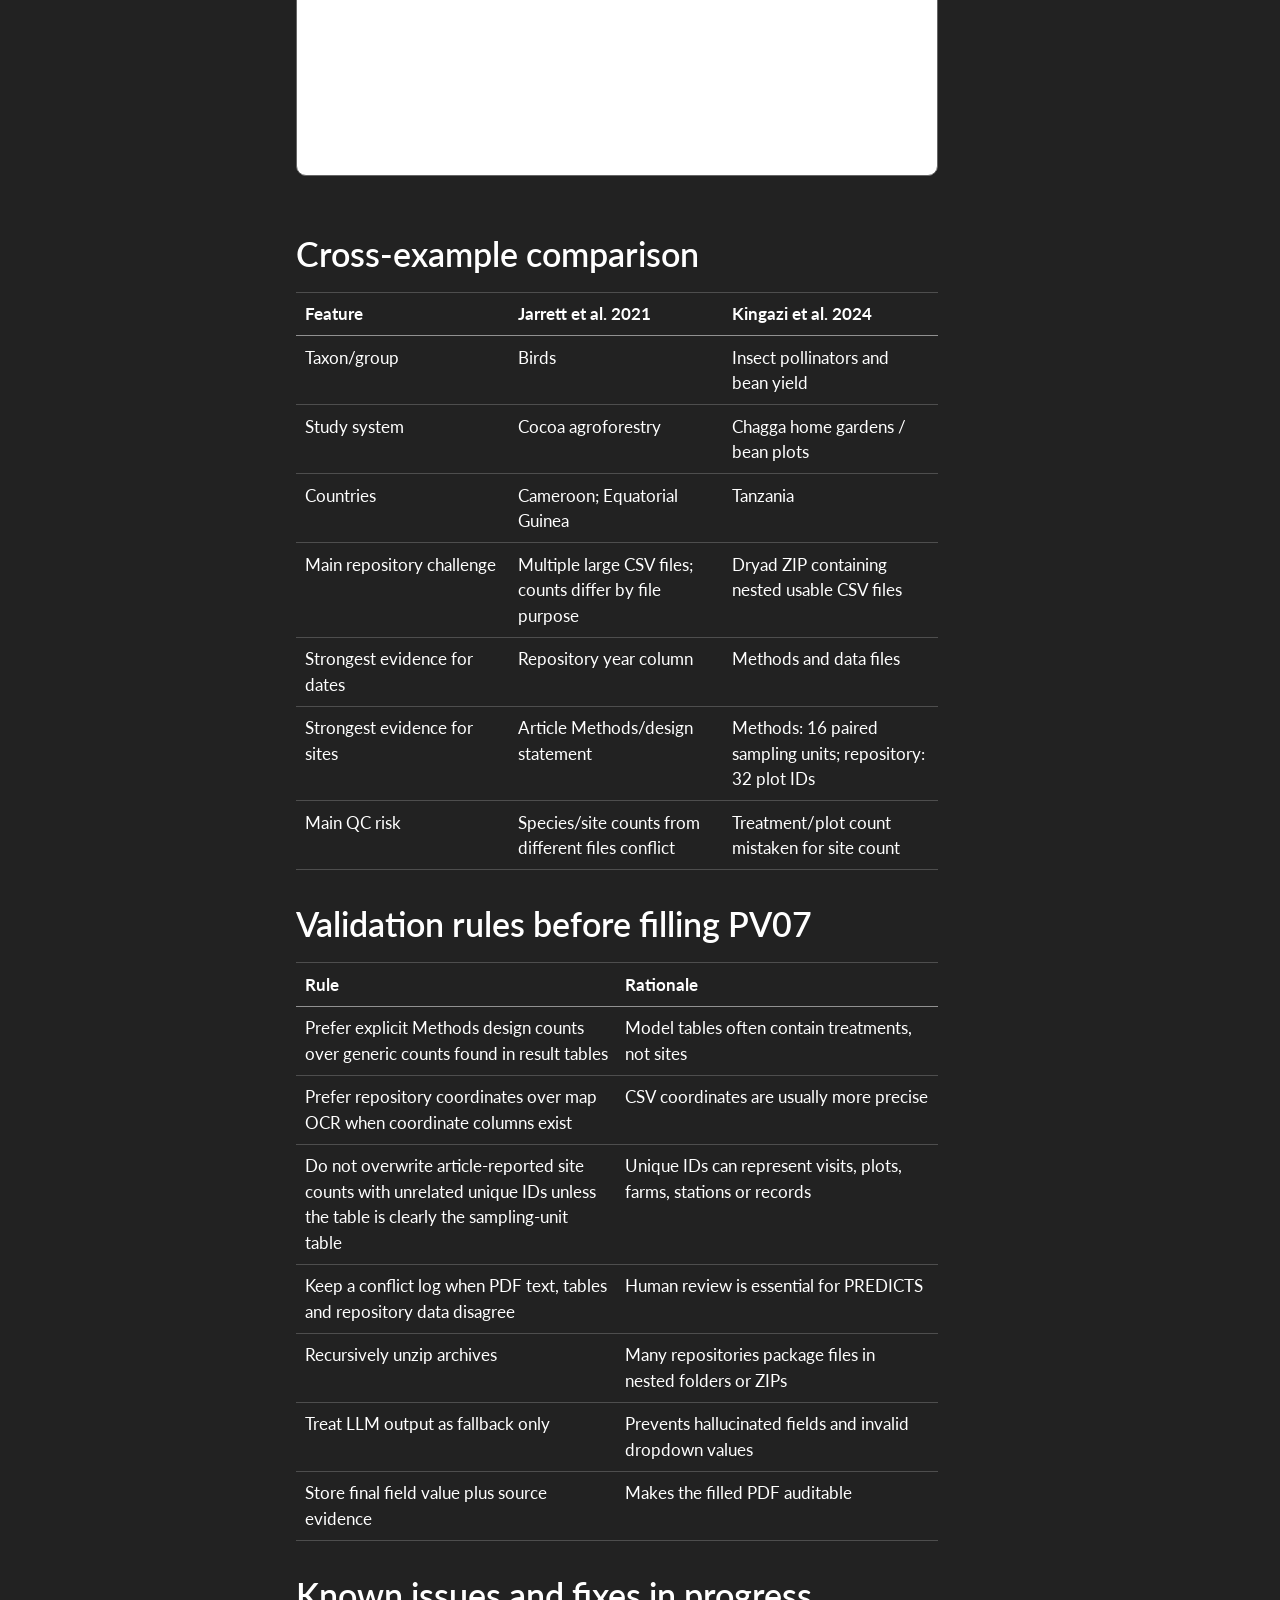
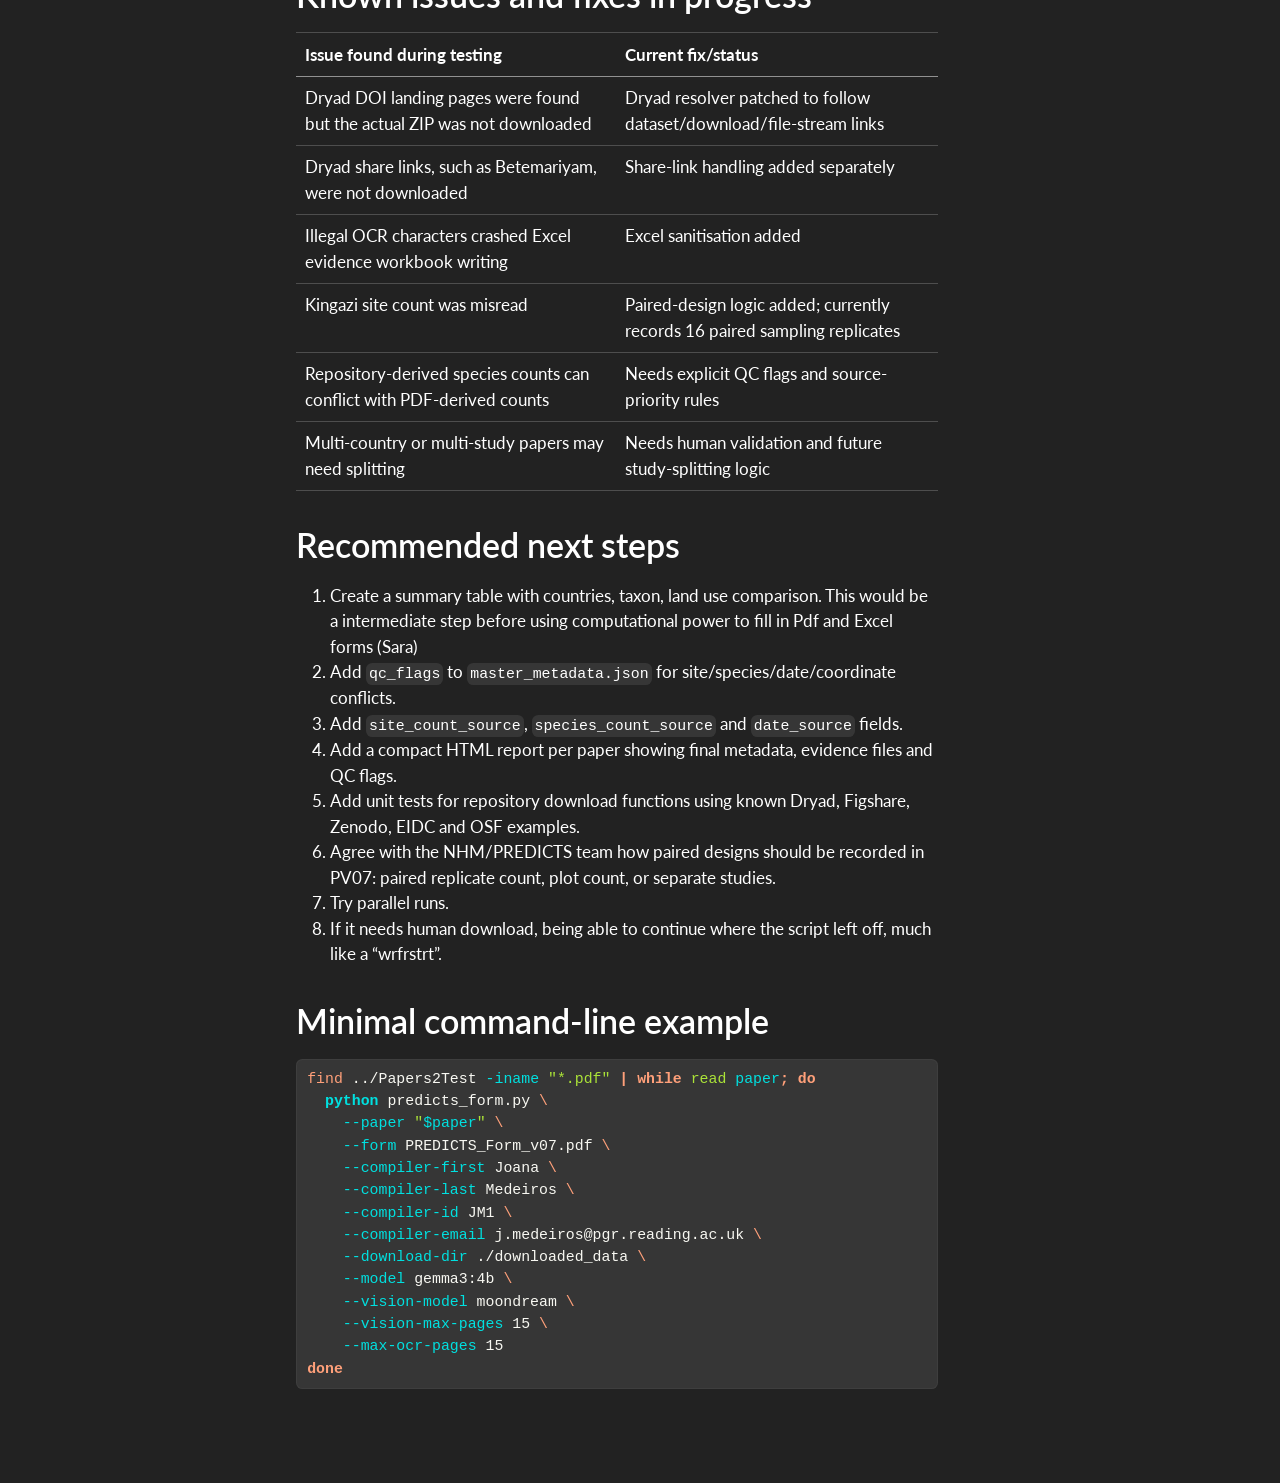
==== commit 794a7320: "Move compilers comments to Form compiler comments" ====
--- a/docs/index.html
+++ b/docs/index.html
@@ -733,7 +733,6 @@
 <li>Add unit tests for repository download functions using known Dryad, Figshare, Zenodo, EIDC and OSF examples.</li>
 <li>Agree with the NHM/PREDICTS team how paired designs should be recorded in PV07: paired replicate count, plot count, or separate studies.</li>
 <li>Try parallel runs.</li>
-<li>Move compilers comments to Form compiler comments.</li>
 <li>If it needs human download, being able to continue where the script left off, much like a “wrfrstrt”.</li>
 </ol>
 </section>
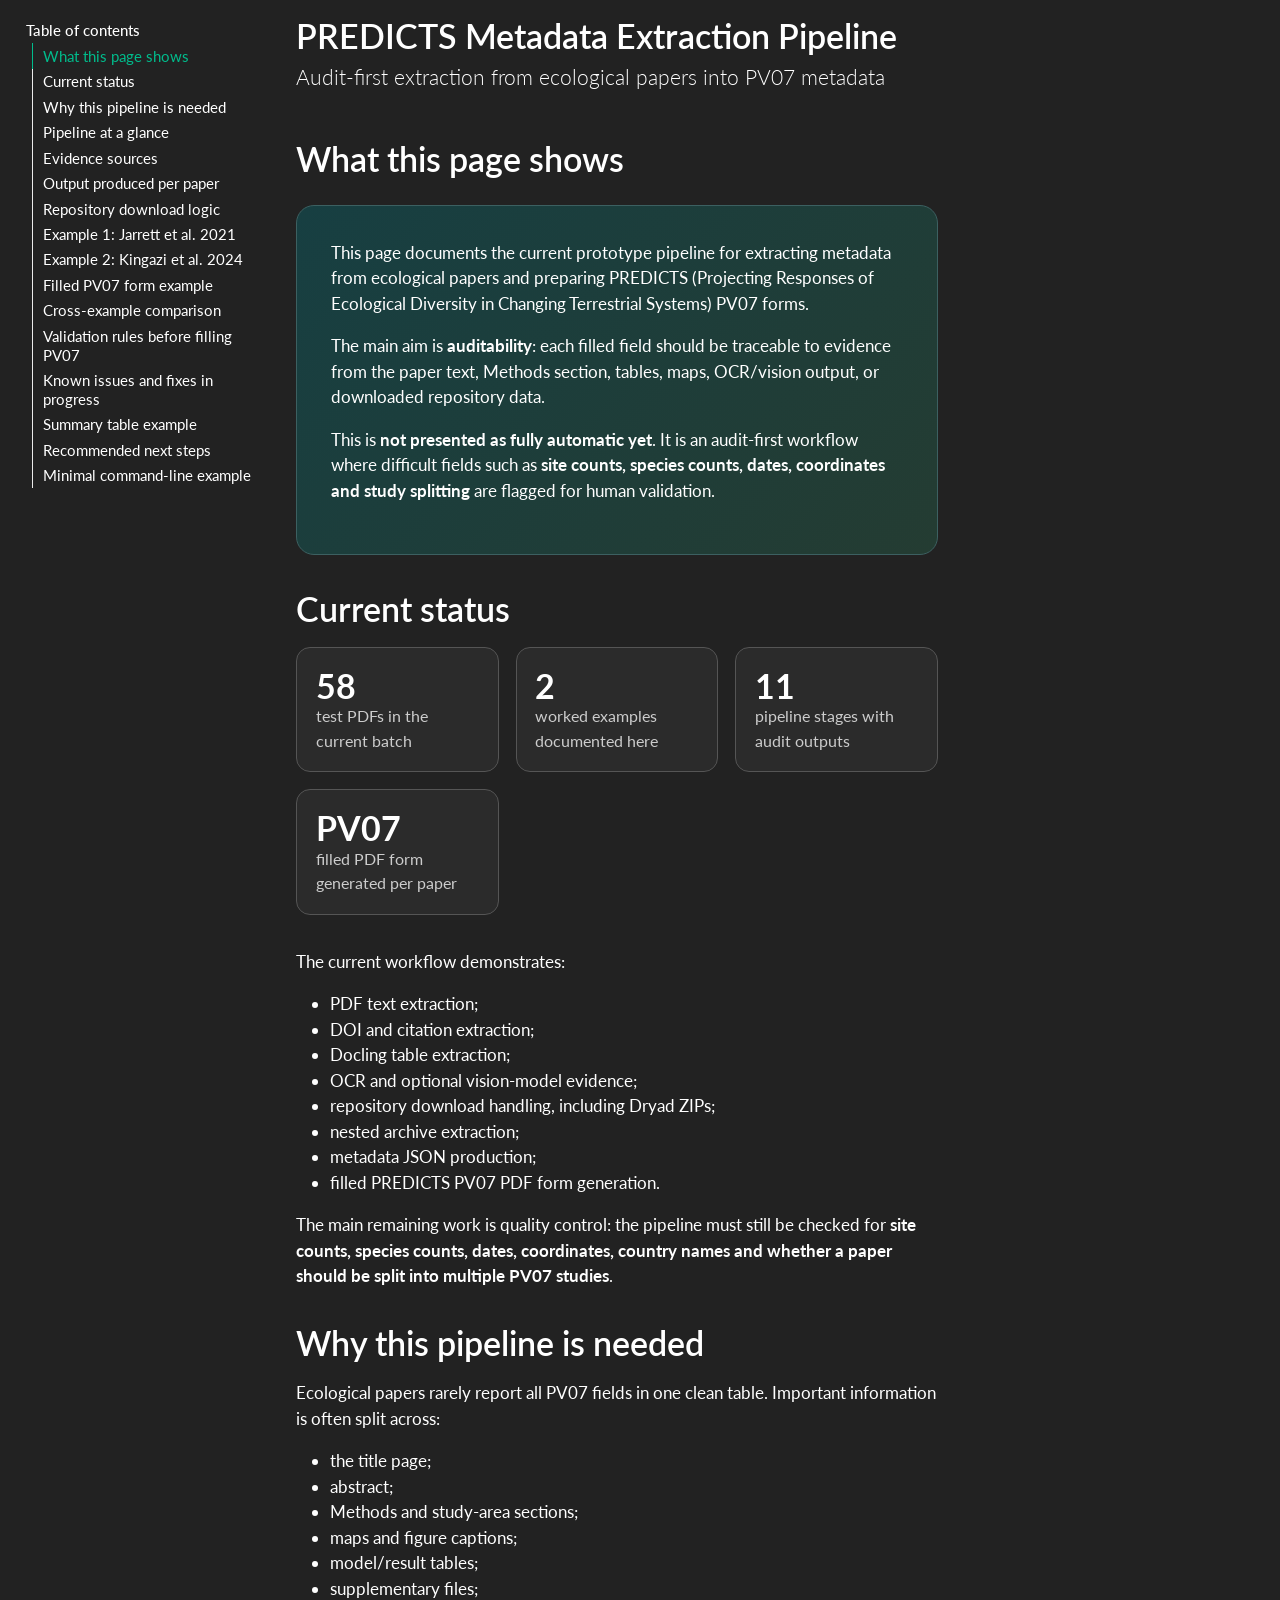
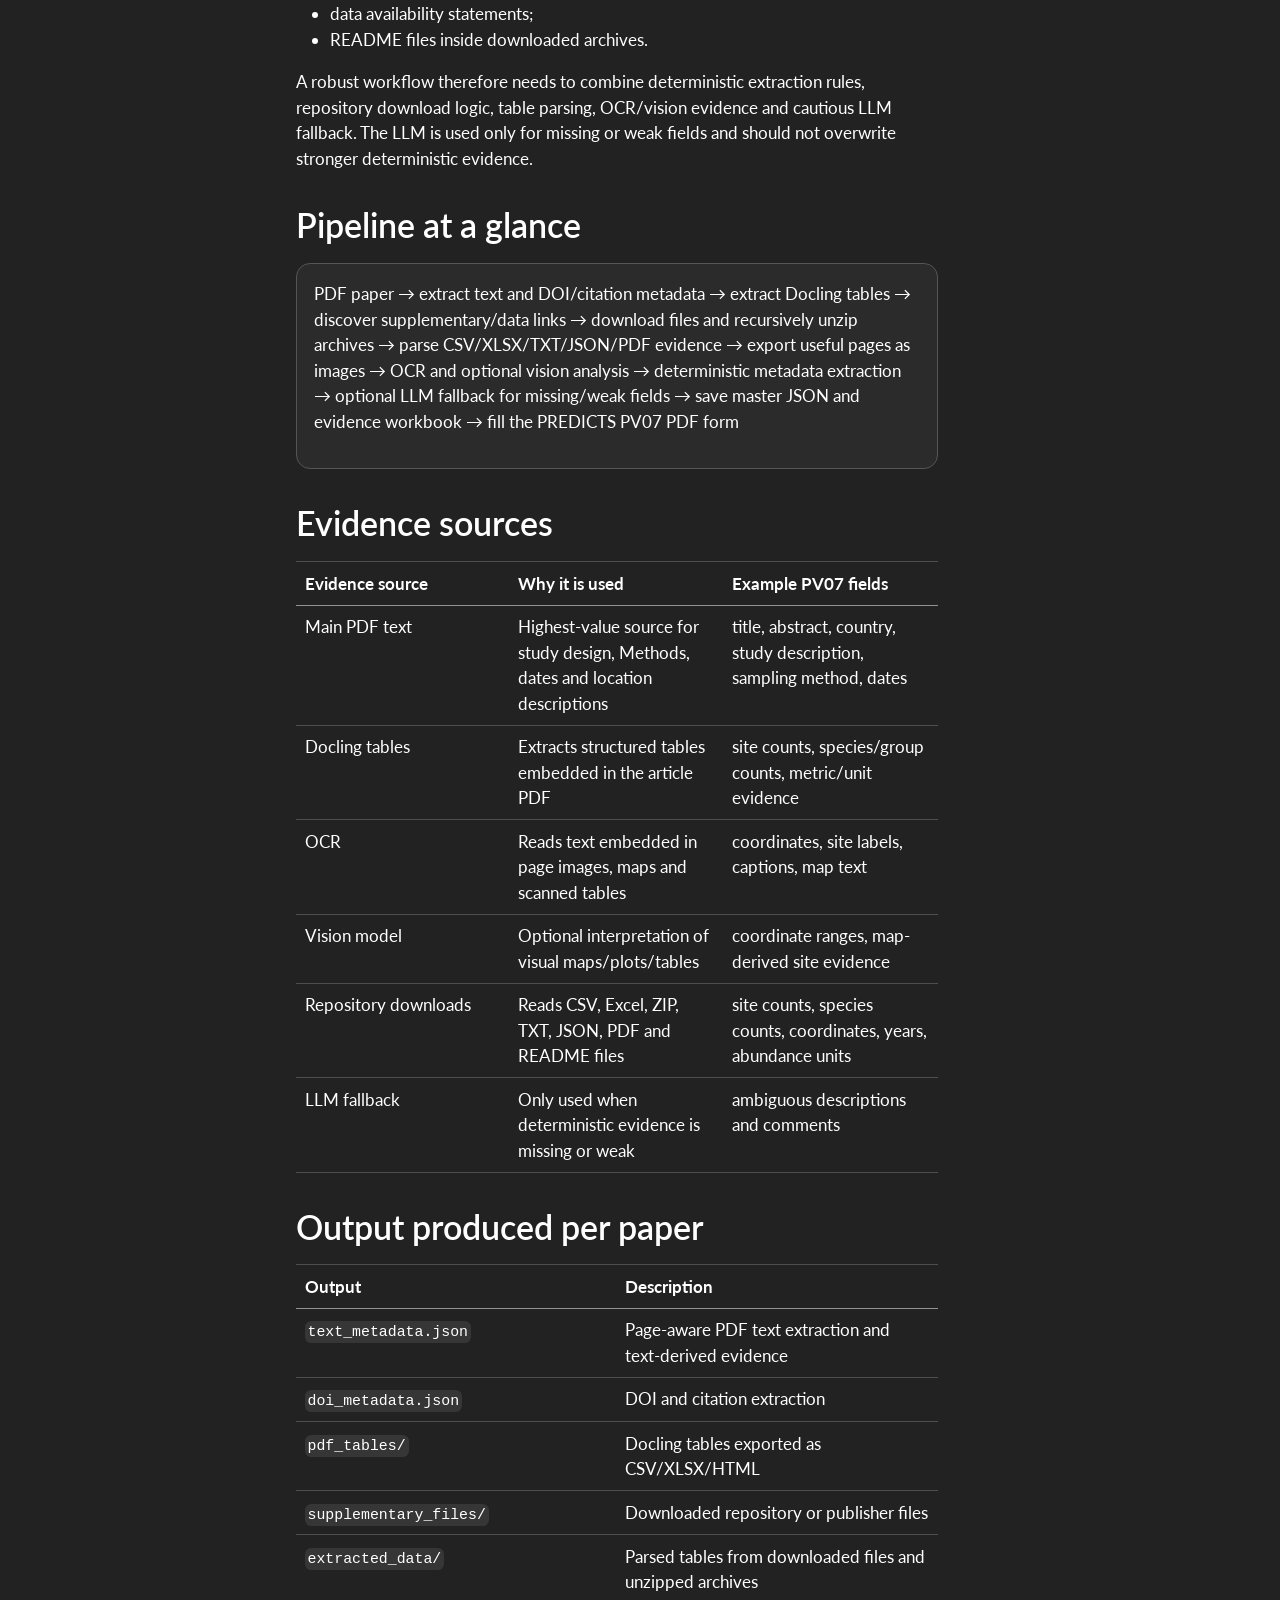
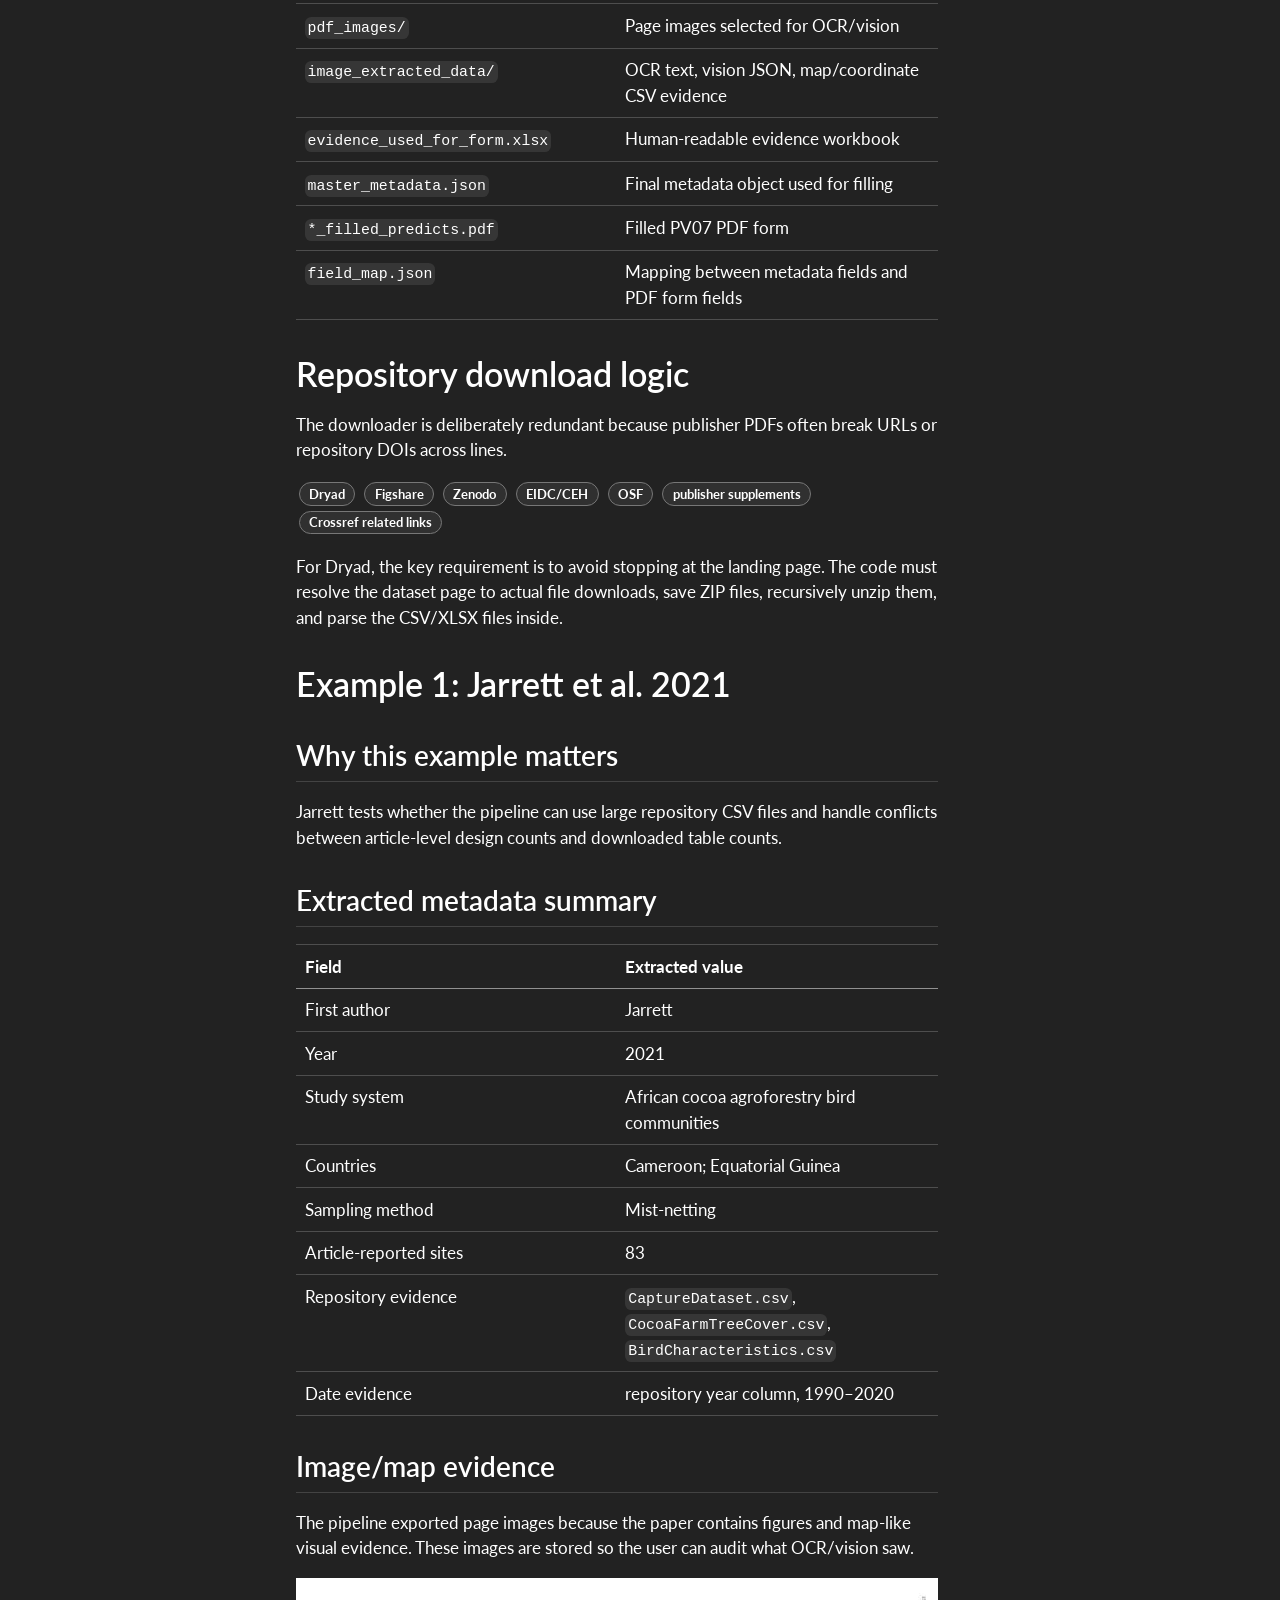
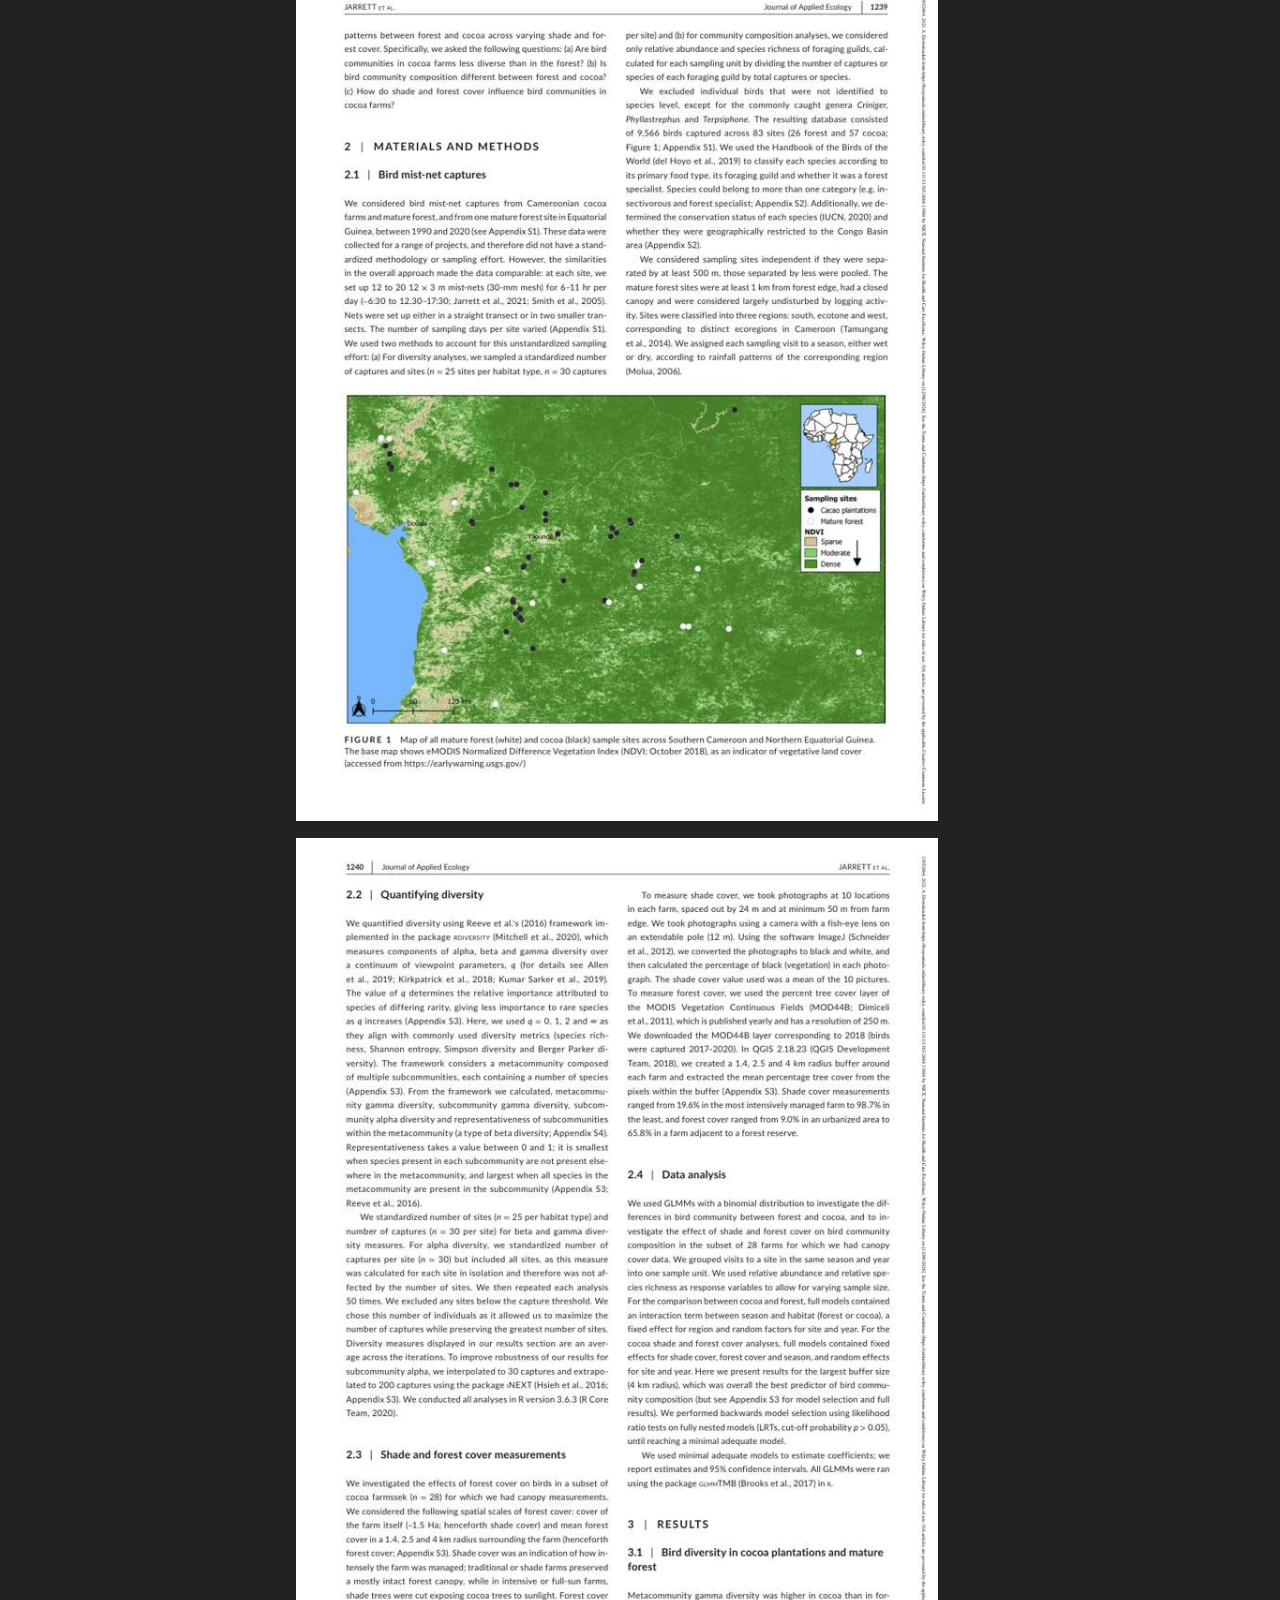
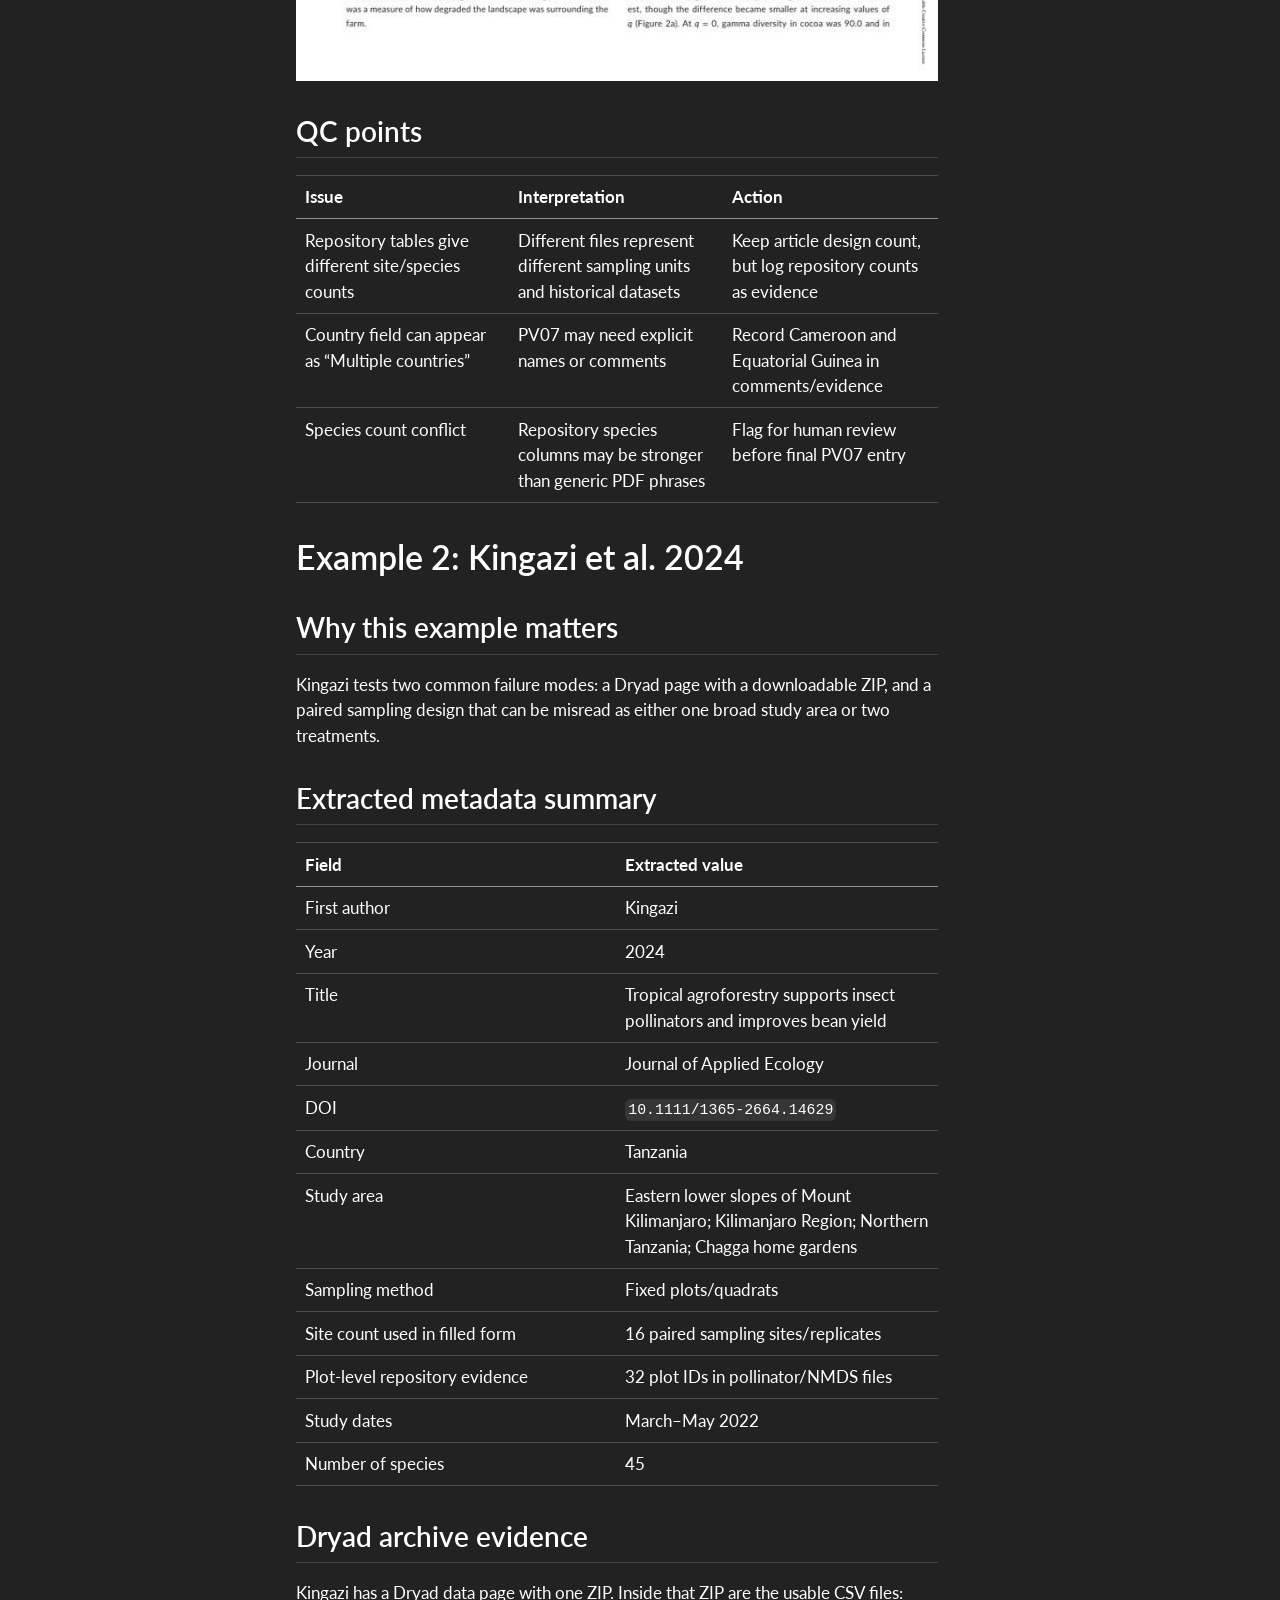
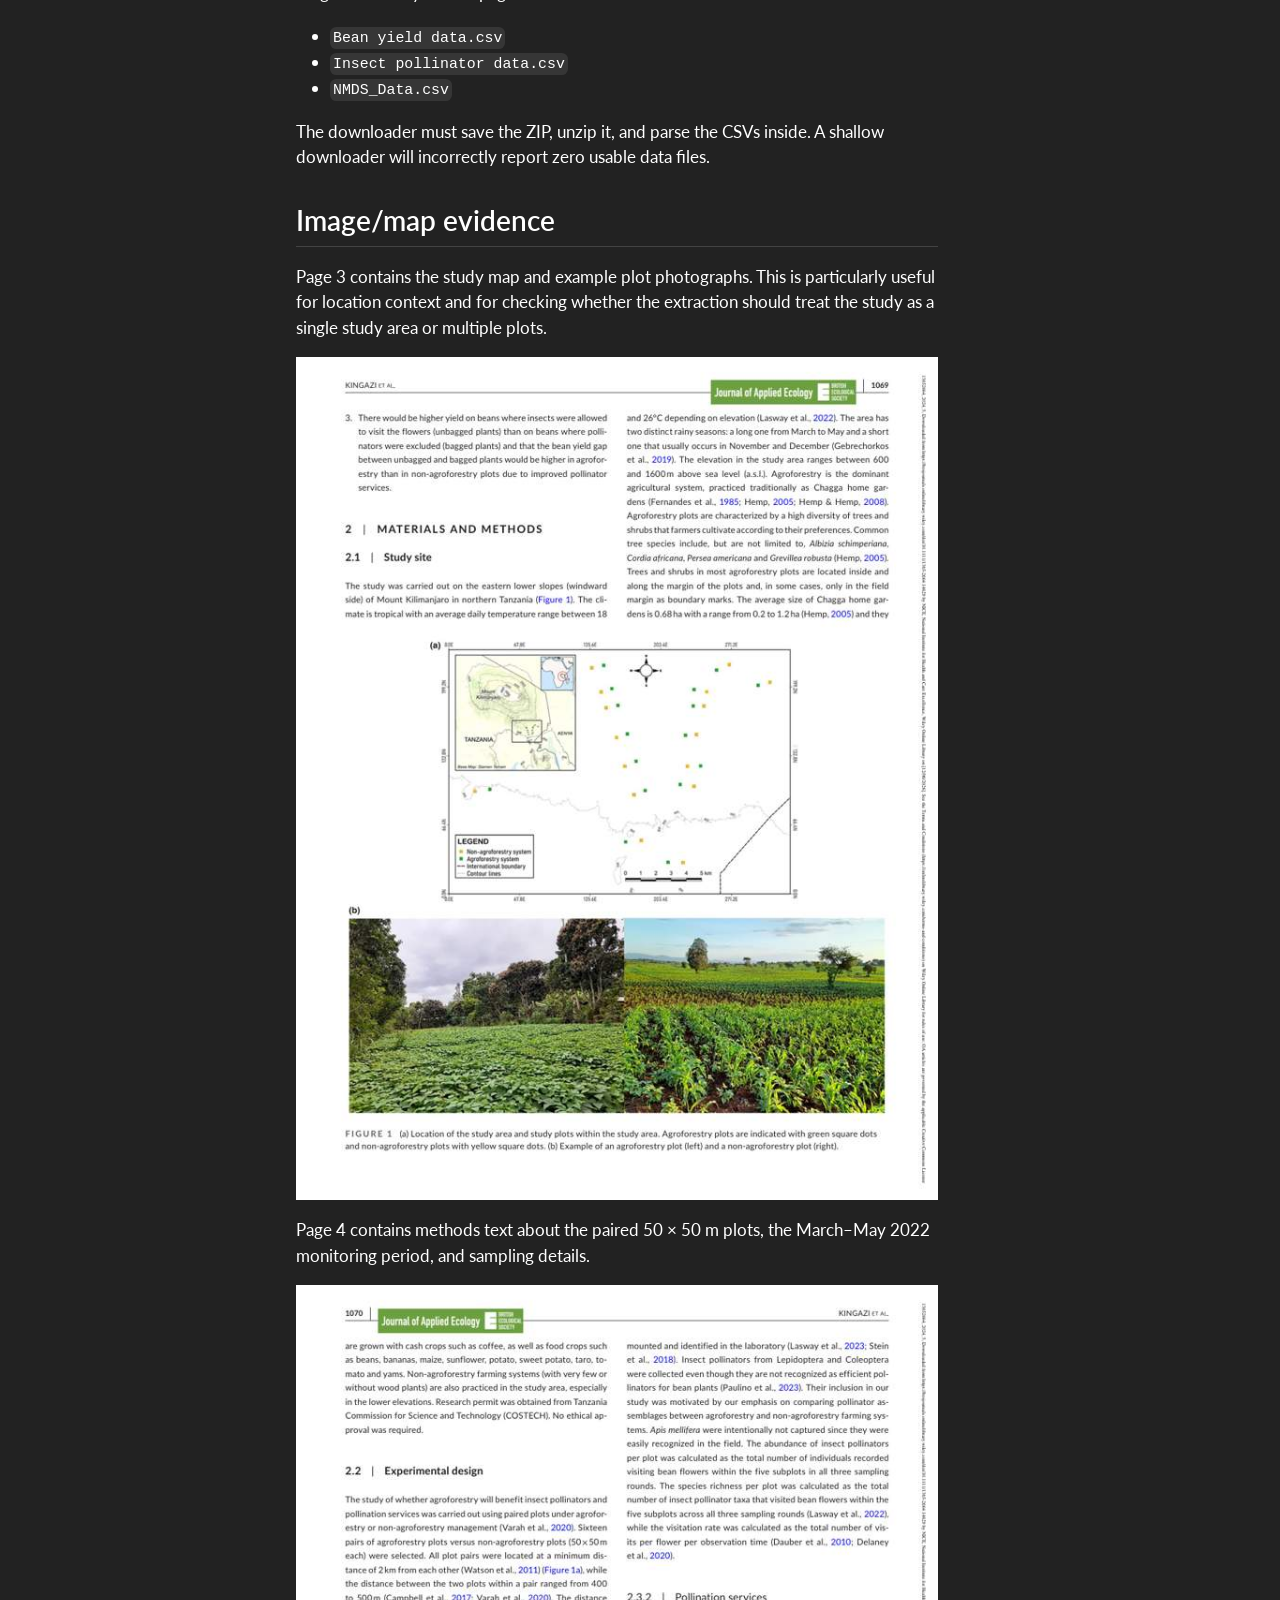
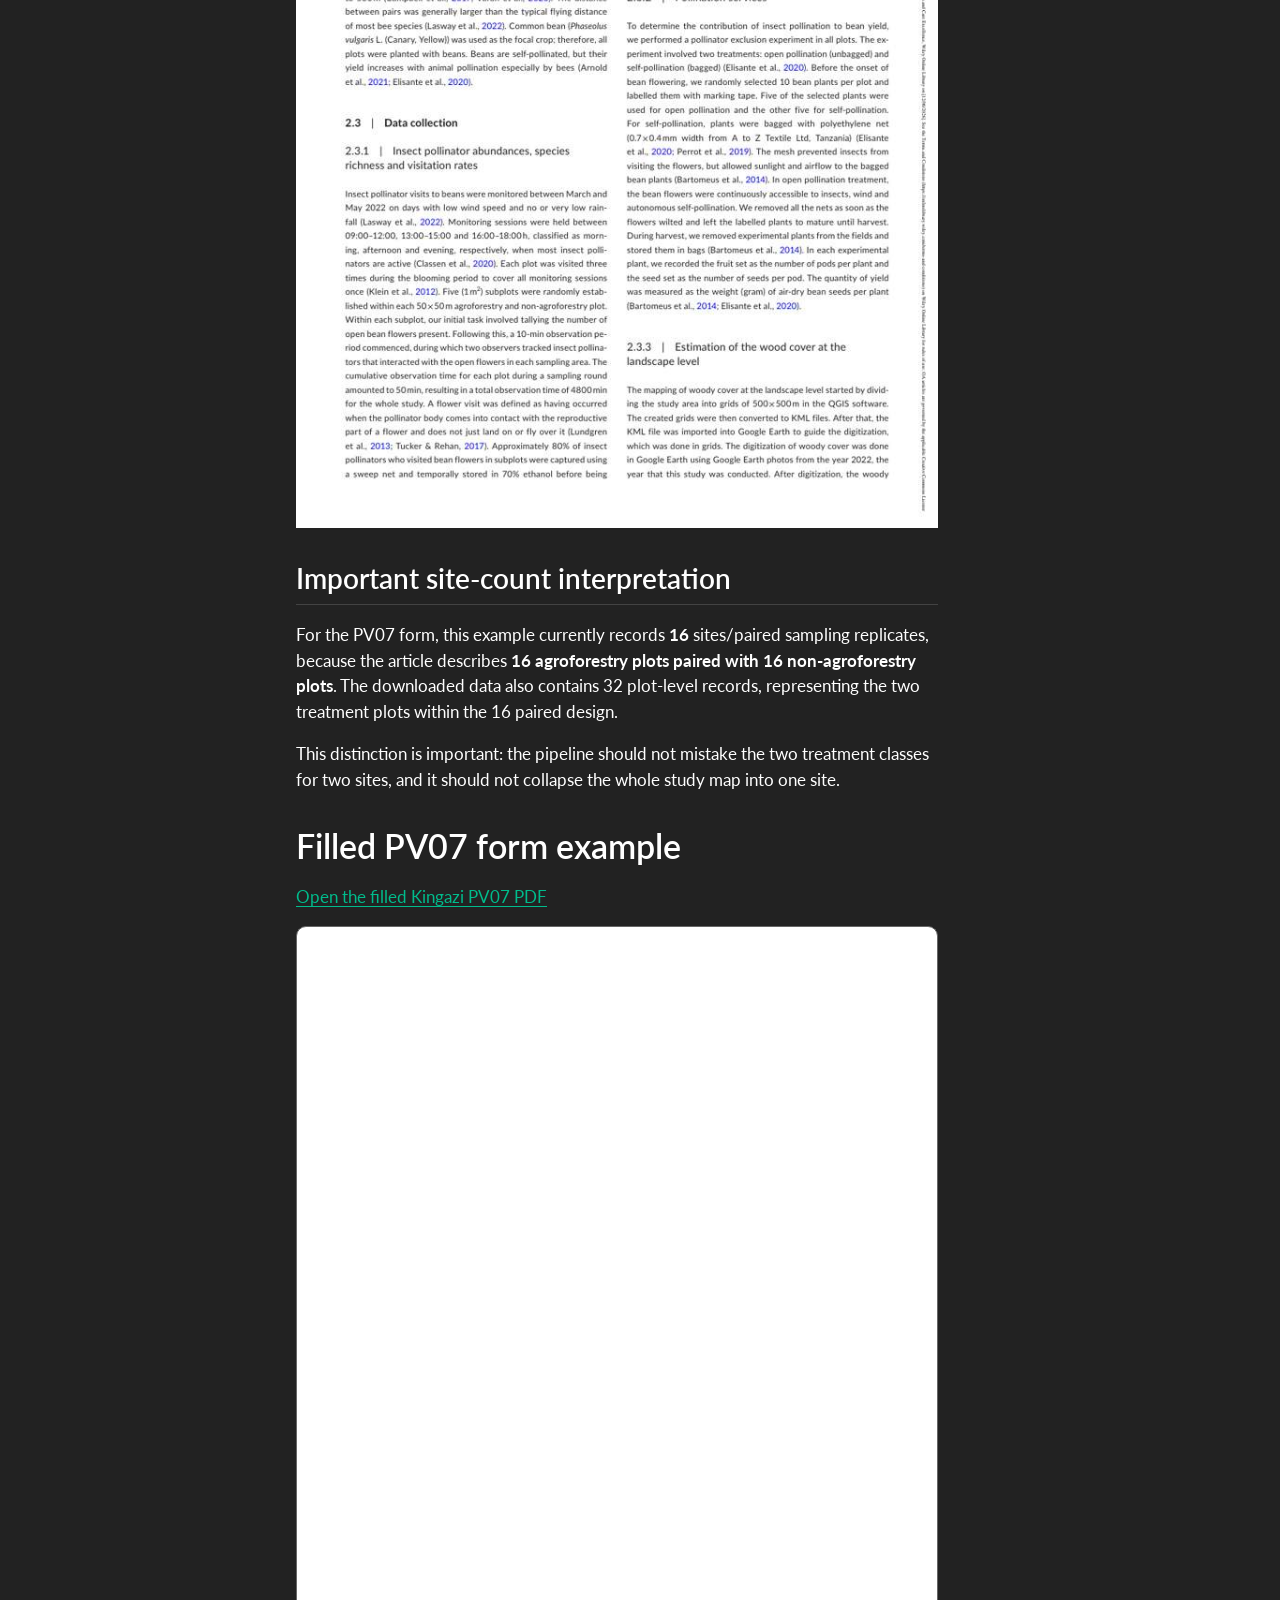
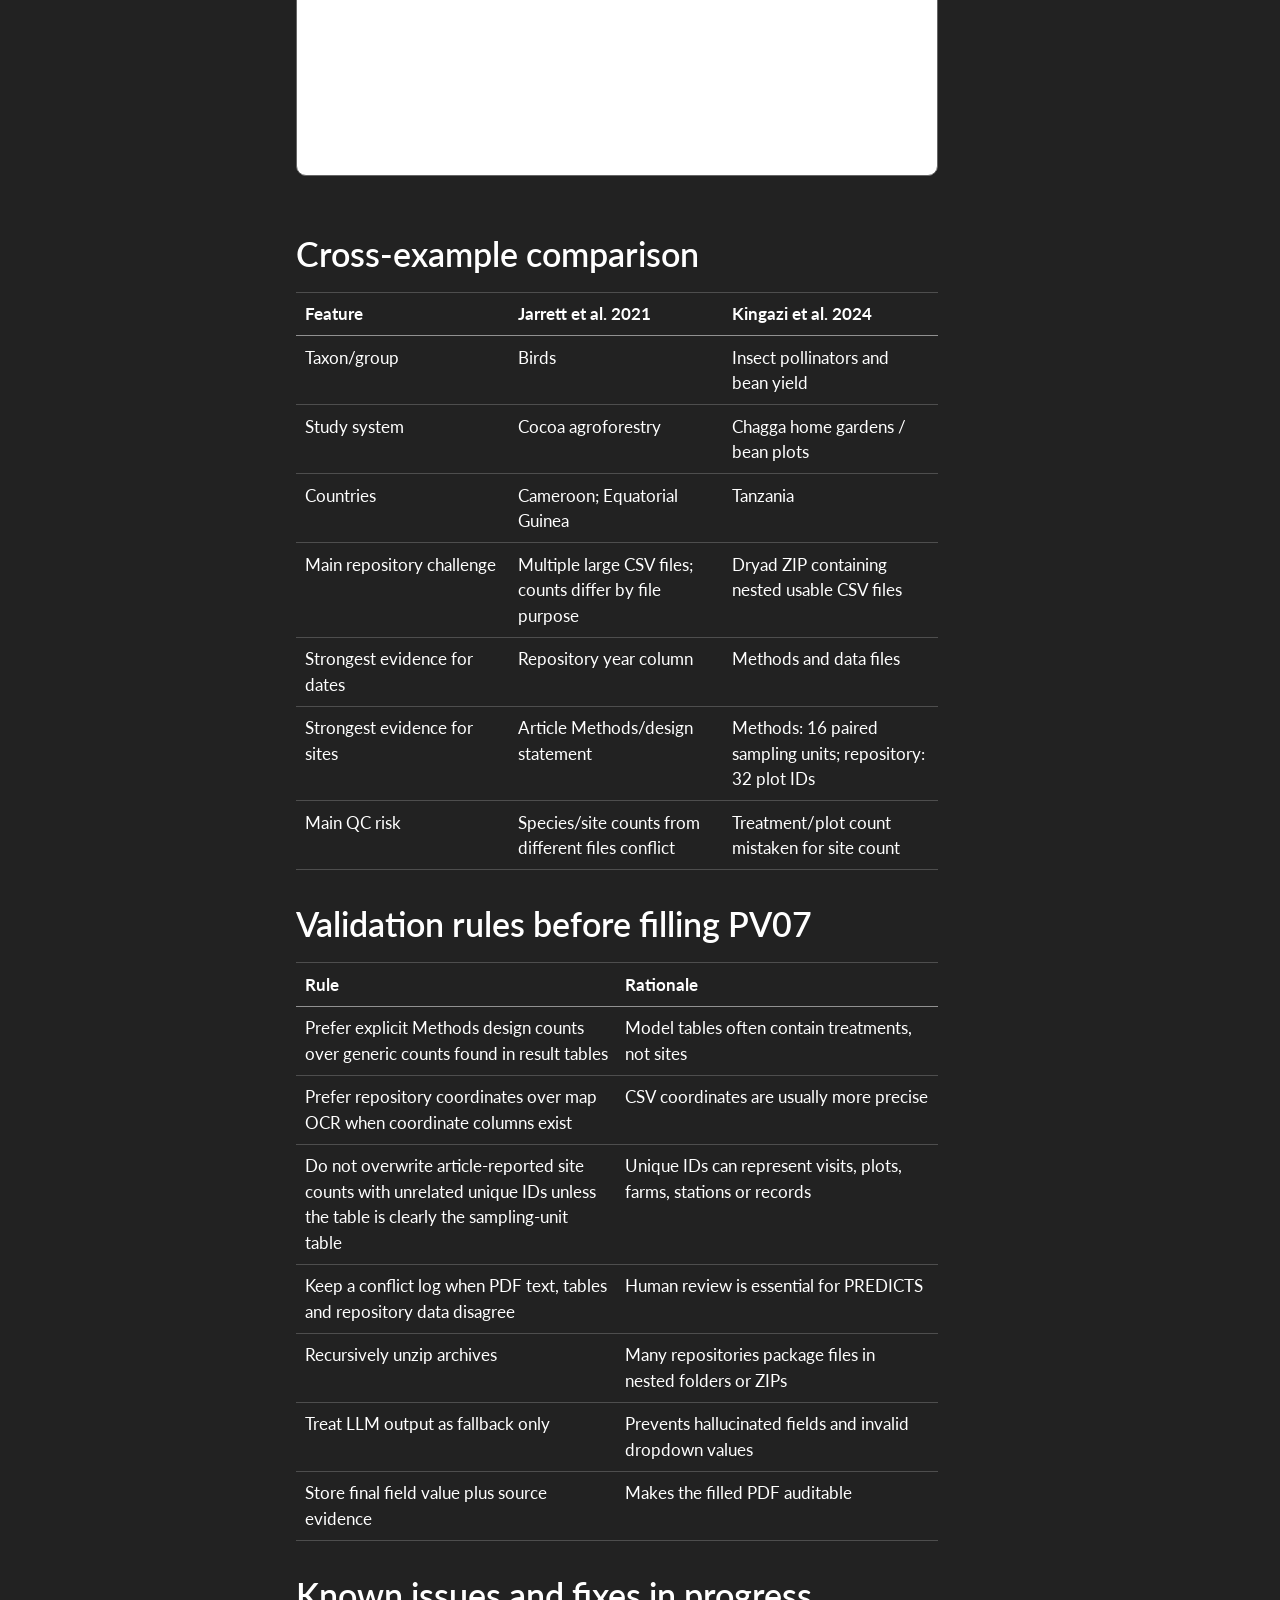
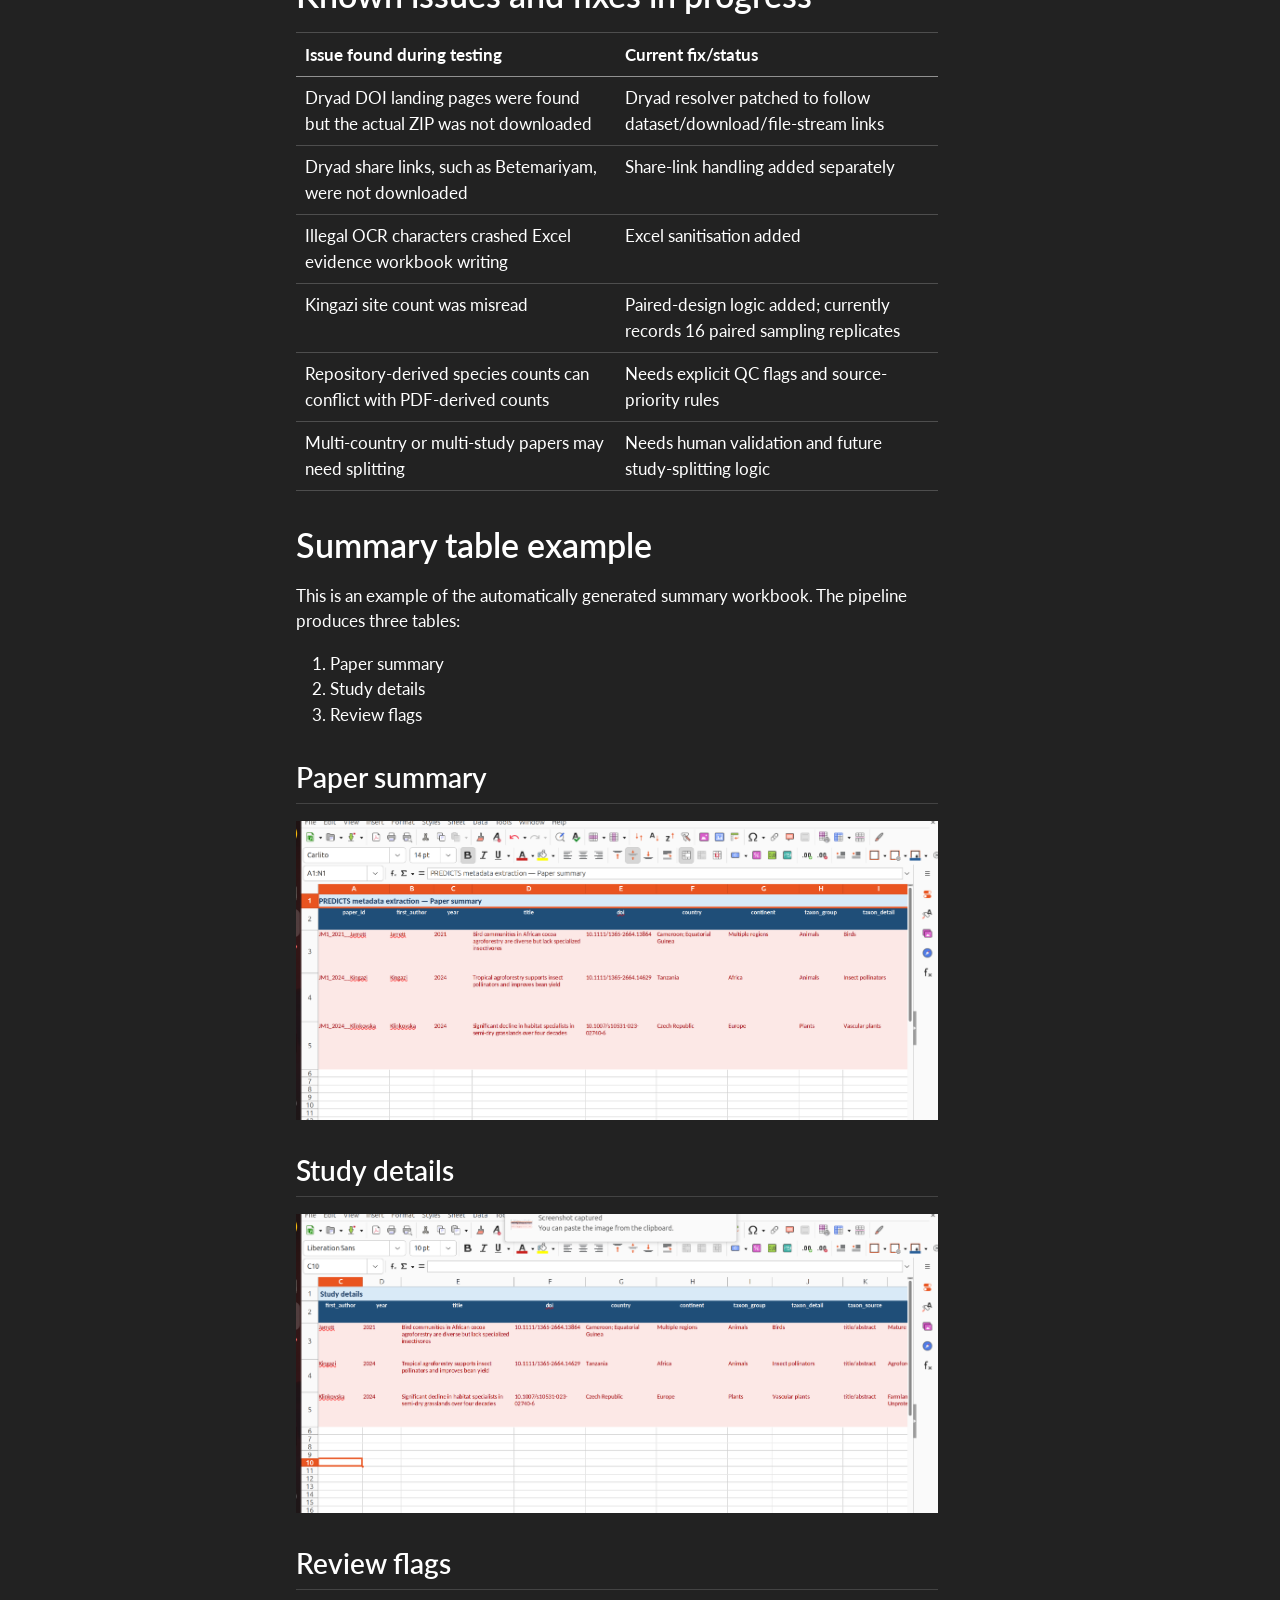
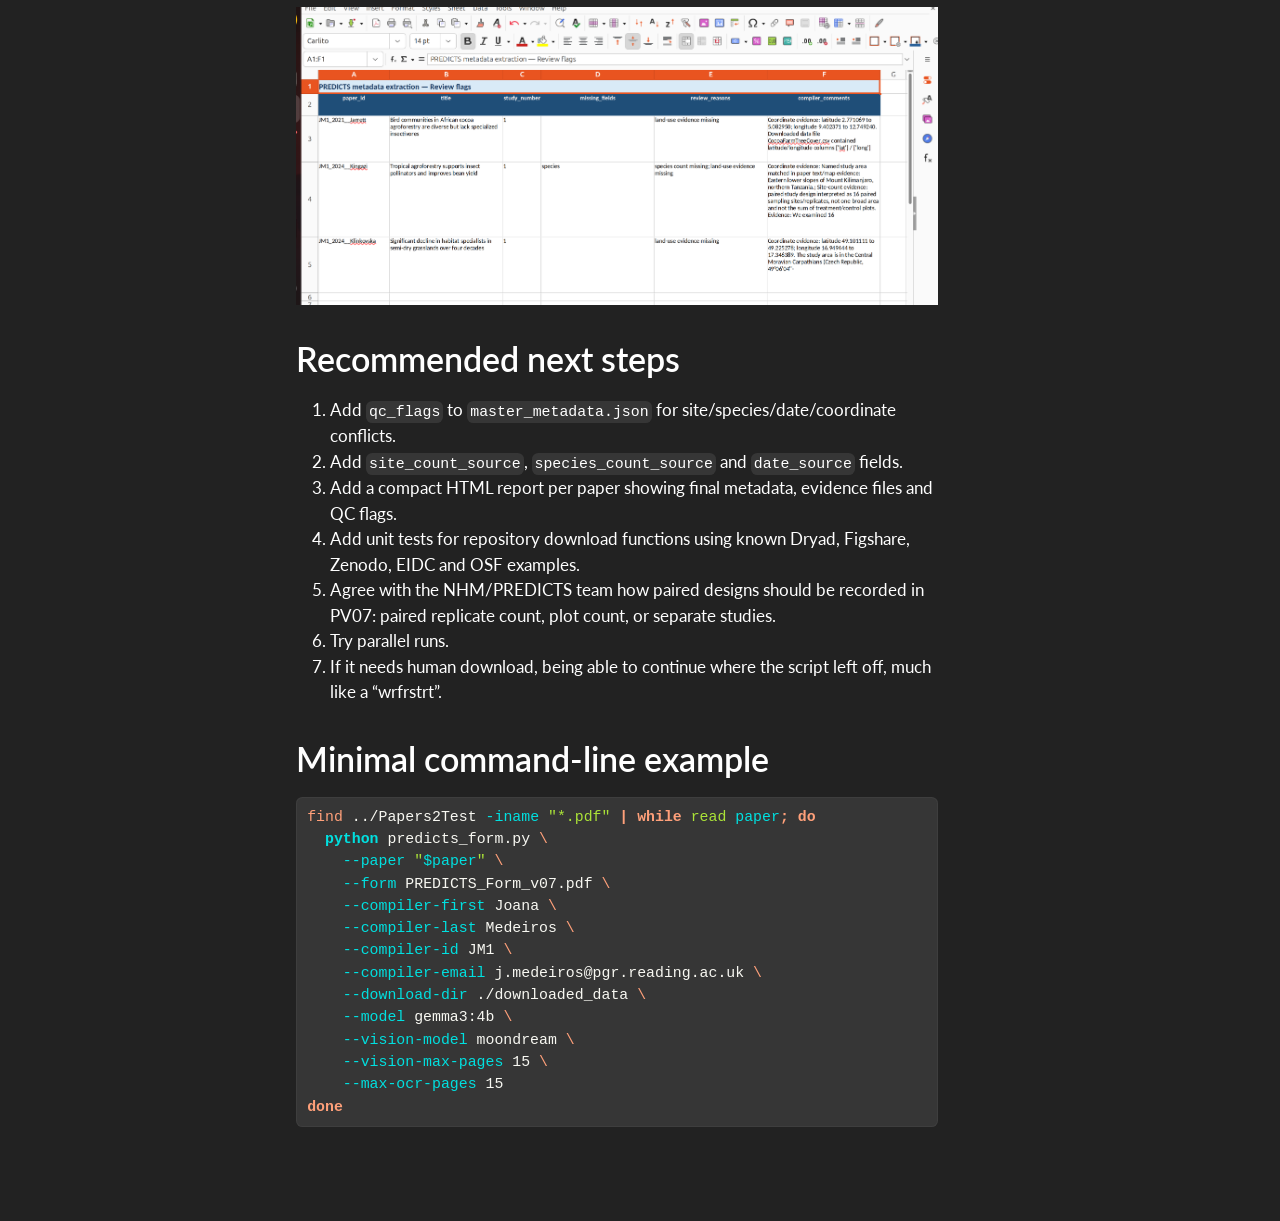
==== commit 3386a000: "Added Summary table" ====
--- a/docs/index.html
+++ b/docs/index.html
@@ -111,6 +111,12 @@
   <li><a href="#cross-example-comparison" id="toc-cross-example-comparison" class="nav-link" data-scroll-target="#cross-example-comparison">Cross-example comparison</a></li>
   <li><a href="#validation-rules-before-filling-pv07" id="toc-validation-rules-before-filling-pv07" class="nav-link" data-scroll-target="#validation-rules-before-filling-pv07">Validation rules before filling PV07</a></li>
   <li><a href="#known-issues-and-fixes-in-progress" id="toc-known-issues-and-fixes-in-progress" class="nav-link" data-scroll-target="#known-issues-and-fixes-in-progress">Known issues and fixes in progress</a></li>
+  <li><a href="#summary-table-example" id="toc-summary-table-example" class="nav-link" data-scroll-target="#summary-table-example">Summary table example</a>
+  <ul class="collapse">
+  <li><a href="#paper-summary" id="toc-paper-summary" class="nav-link" data-scroll-target="#paper-summary">Paper summary</a></li>
+  <li><a href="#study-details" id="toc-study-details" class="nav-link" data-scroll-target="#study-details">Study details</a></li>
+  <li><a href="#review-flags" id="toc-review-flags" class="nav-link" data-scroll-target="#review-flags">Review flags</a></li>
+  </ul></li>
   <li><a href="#recommended-next-steps" id="toc-recommended-next-steps" class="nav-link" data-scroll-target="#recommended-next-steps">Recommended next steps</a></li>
   <li><a href="#minimal-command-line-example" id="toc-minimal-command-line-example" class="nav-link" data-scroll-target="#minimal-command-line-example">Minimal command-line example</a></li>
   </ul>
@@ -723,10 +729,30 @@
 </tbody>
 </table>
 </section>
+<section id="summary-table-example" class="level1">
+<h1>Summary table example</h1>
+<p>This is an example of the automatically generated summary workbook. The pipeline produces three tables:</p>
+<ol type="1">
+<li>Paper summary</li>
+<li>Study details</li>
+<li>Review flags</li>
+</ol>
+<section id="paper-summary" class="level2">
+<h2 class="anchored" data-anchor-id="paper-summary">Paper summary</h2>
+<p><img src="examples/summary_table/1.png" class="img-fluid" style="width:100.0%" alt="Paper summary table"></p>
+</section>
+<section id="study-details" class="level2">
+<h2 class="anchored" data-anchor-id="study-details">Study details</h2>
+<p><img src="examples/summary_table/2.png" class="img-fluid" style="width:100.0%" alt="Study details table"></p>
+</section>
+<section id="review-flags" class="level2">
+<h2 class="anchored" data-anchor-id="review-flags">Review flags</h2>
+<p><img src="examples/summary_table/3.png" class="img-fluid" style="width:100.0%" alt="Review flags table"></p>
+</section>
+</section>
 <section id="recommended-next-steps" class="level1">
 <h1>Recommended next steps</h1>
 <ol type="1">
-<li>Create a summary table with countries, taxon, land use comparison. This would be a intermediate step before using computational power to fill in Pdf and Excel forms (Sara)</li>
 <li>Add <code>qc_flags</code> to <code>master_metadata.json</code> for site/species/date/coordinate conflicts.</li>
 <li>Add <code>site_count_source</code>, <code>species_count_source</code> and <code>date_source</code> fields.</li>
 <li>Add a compact HTML report per paper showing final metadata, evidence files and QC flags.</li>
